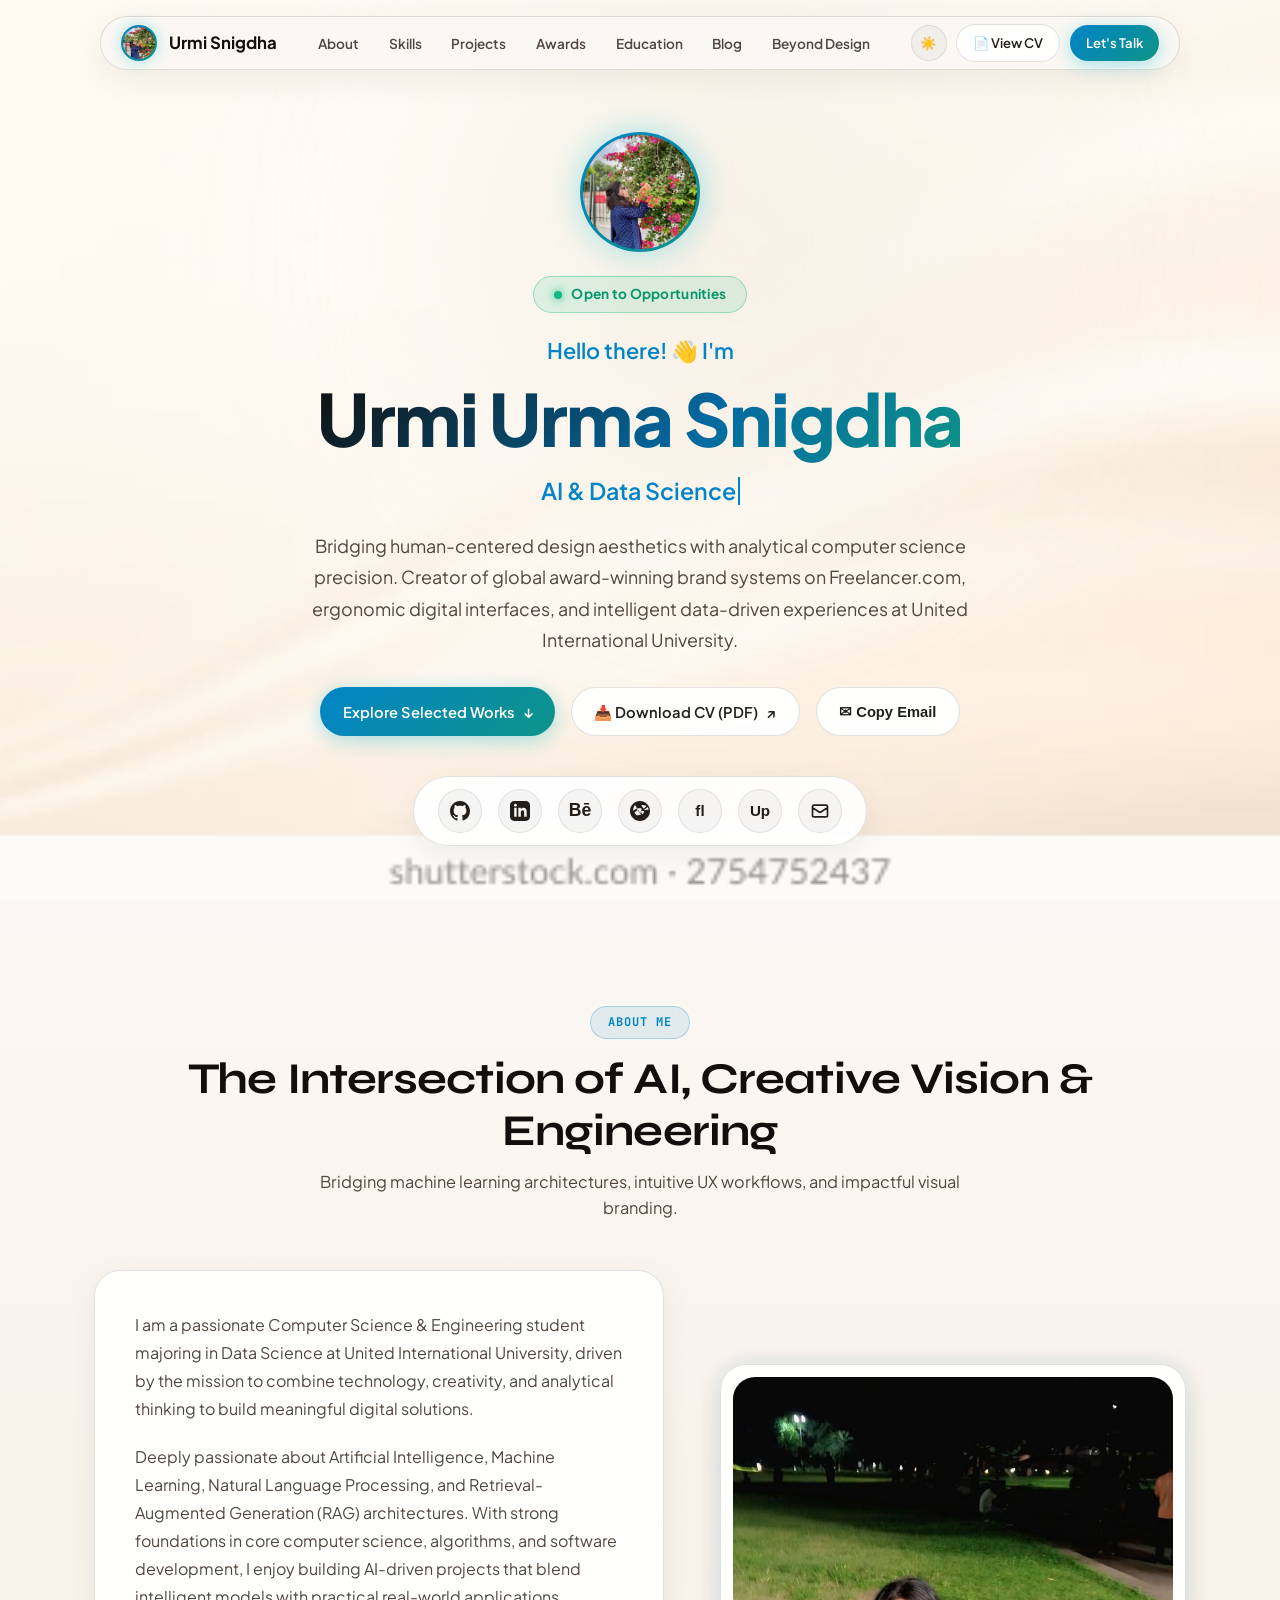
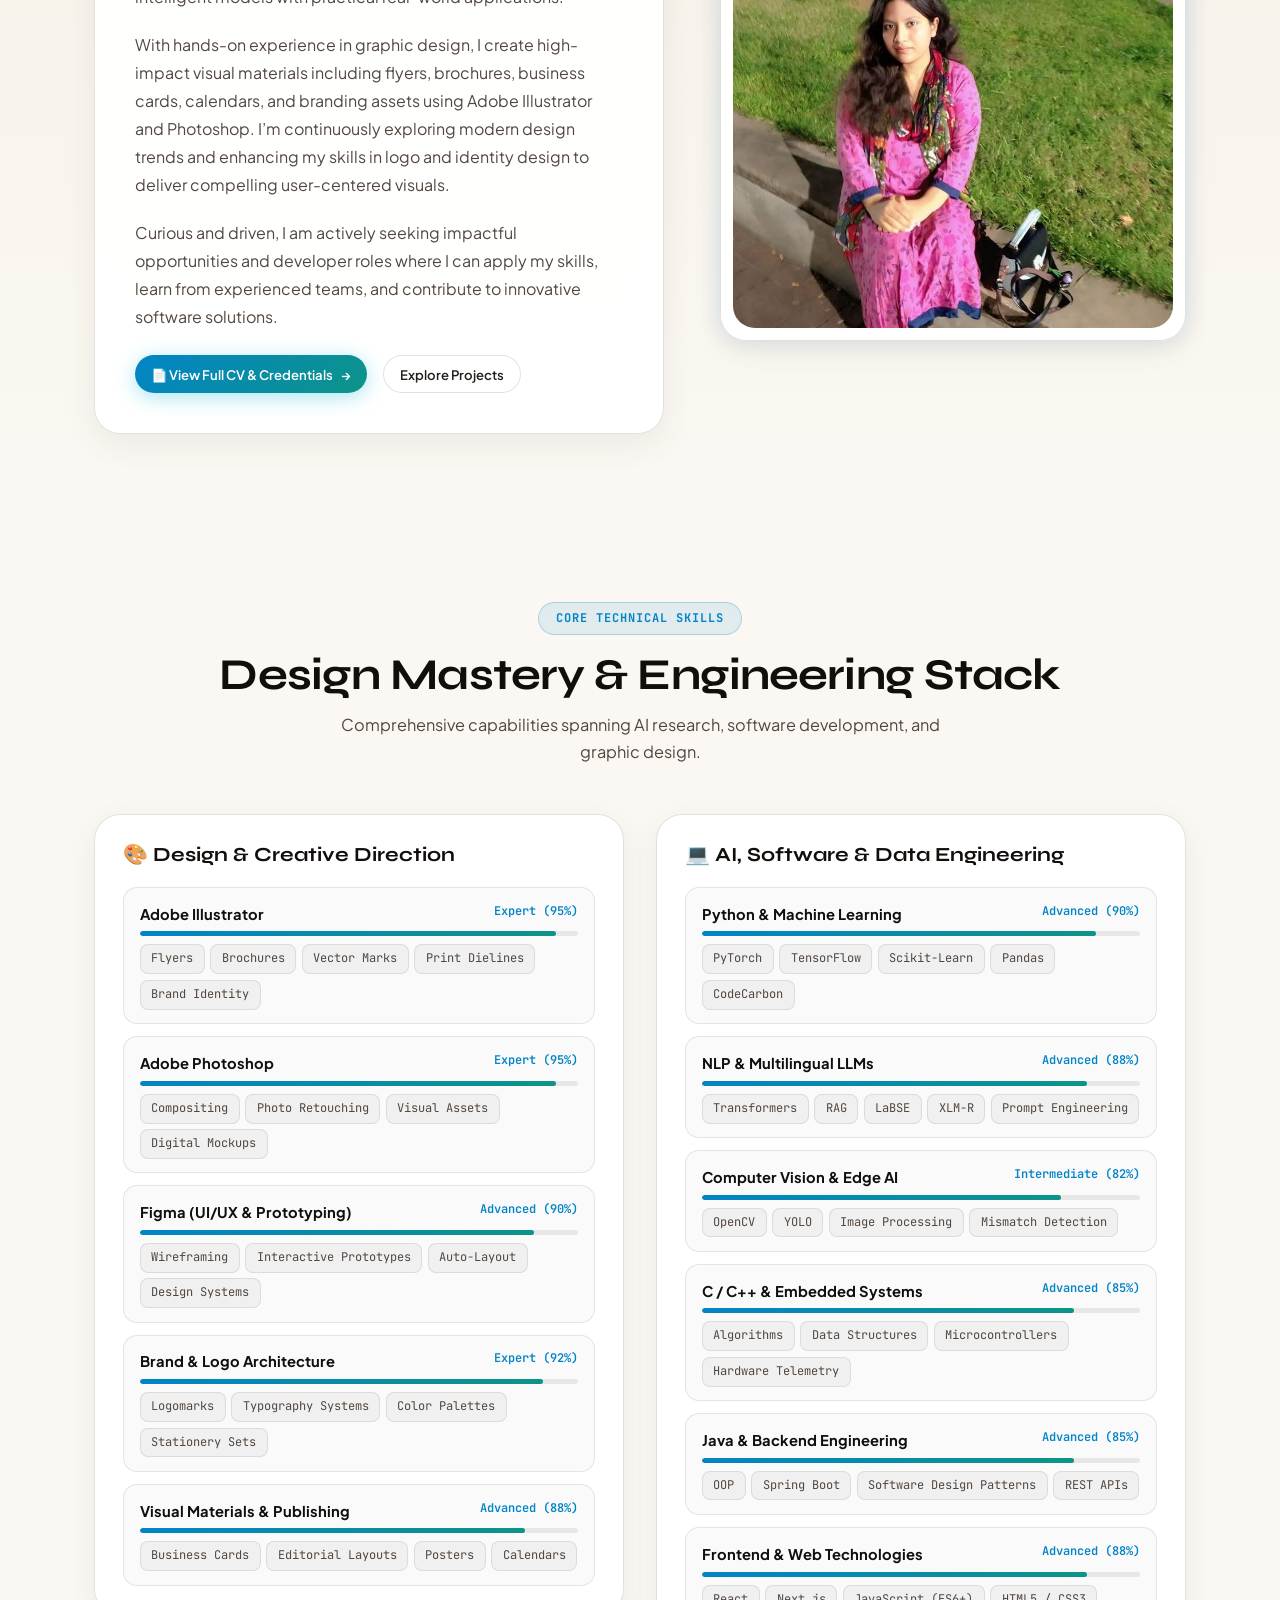
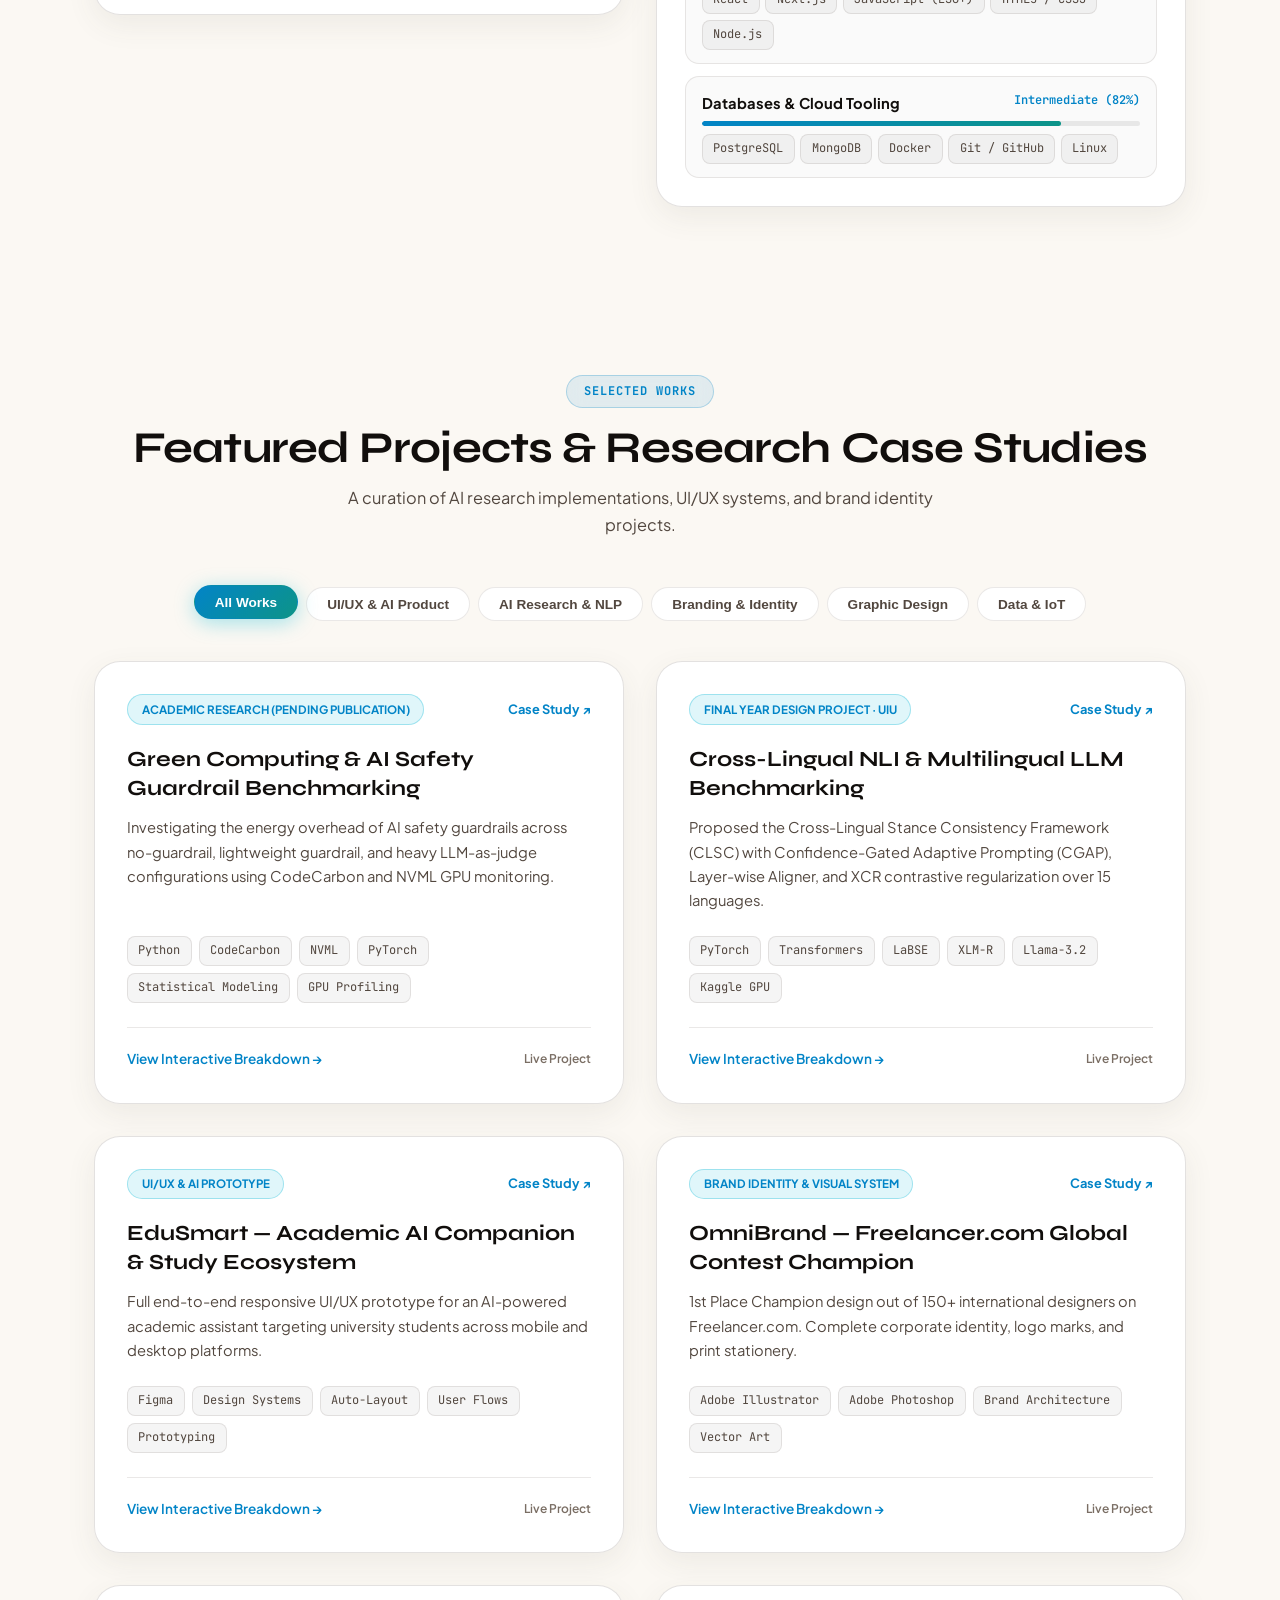
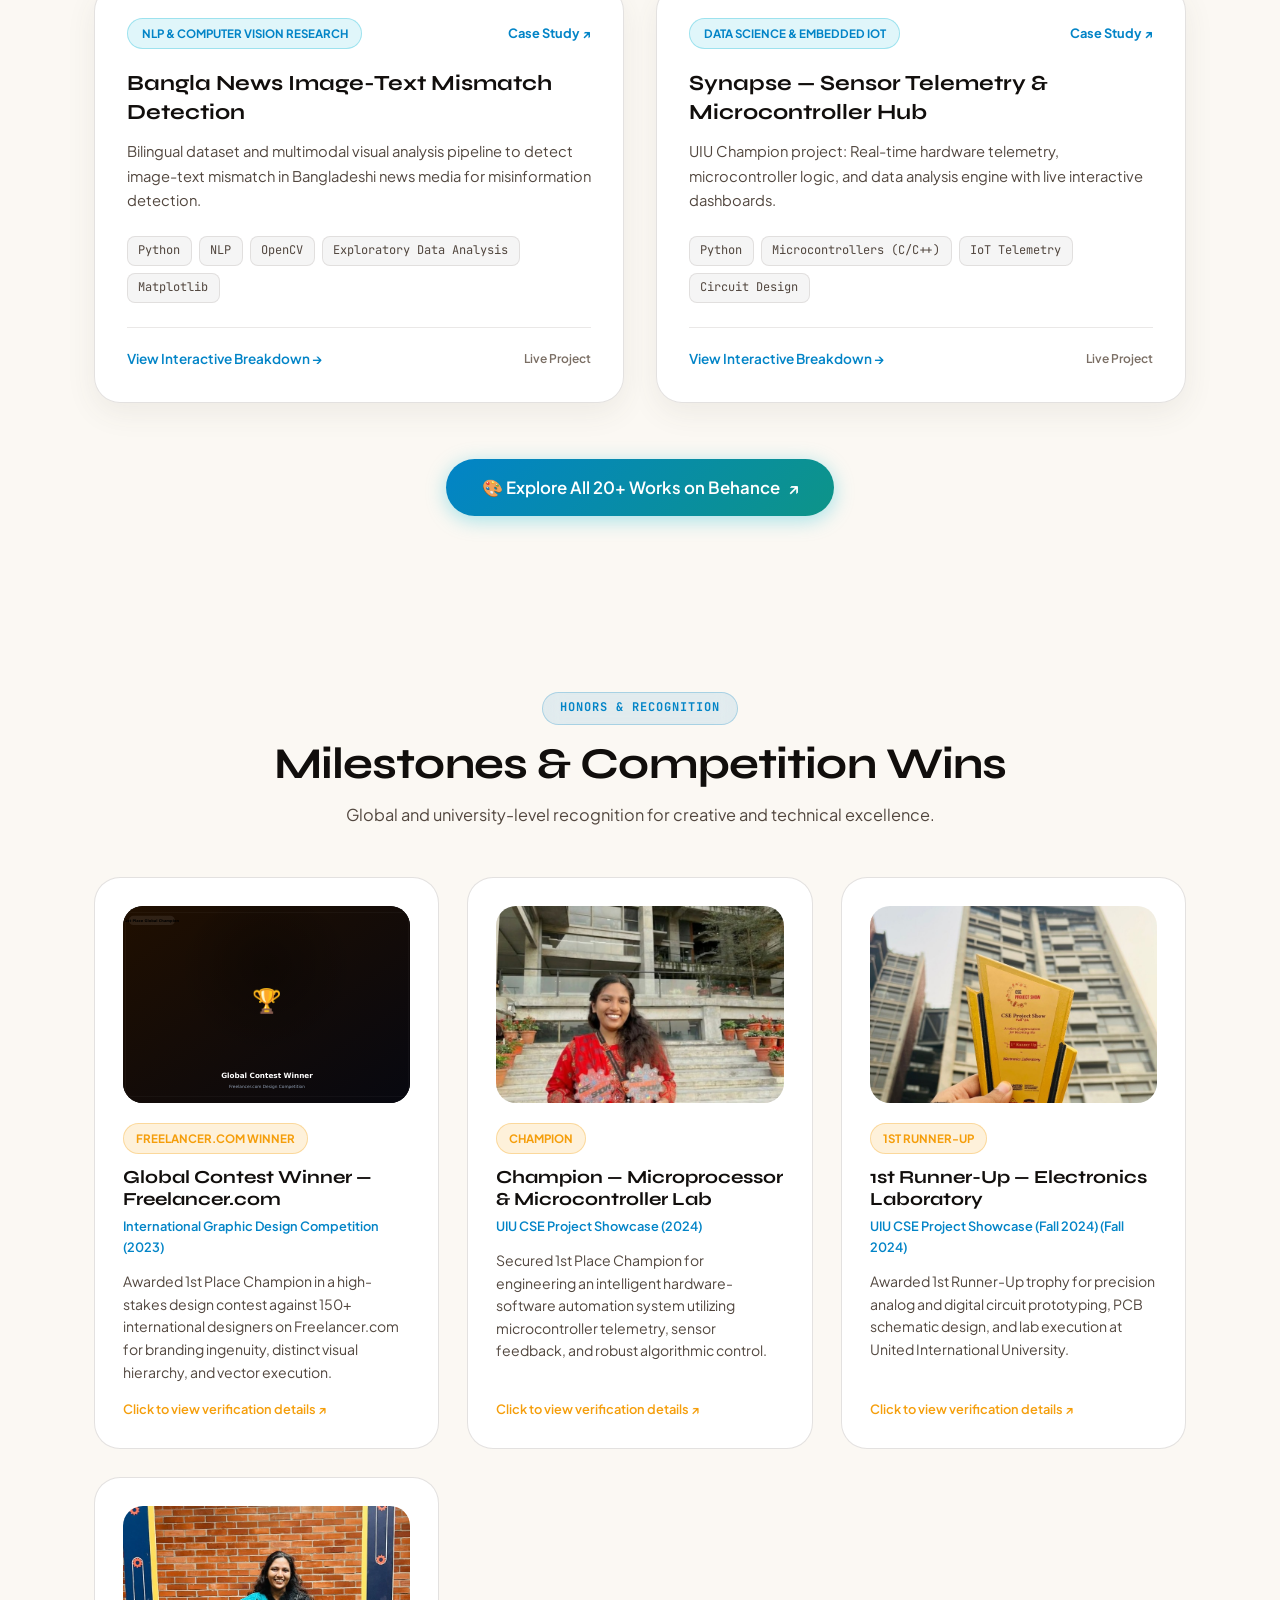
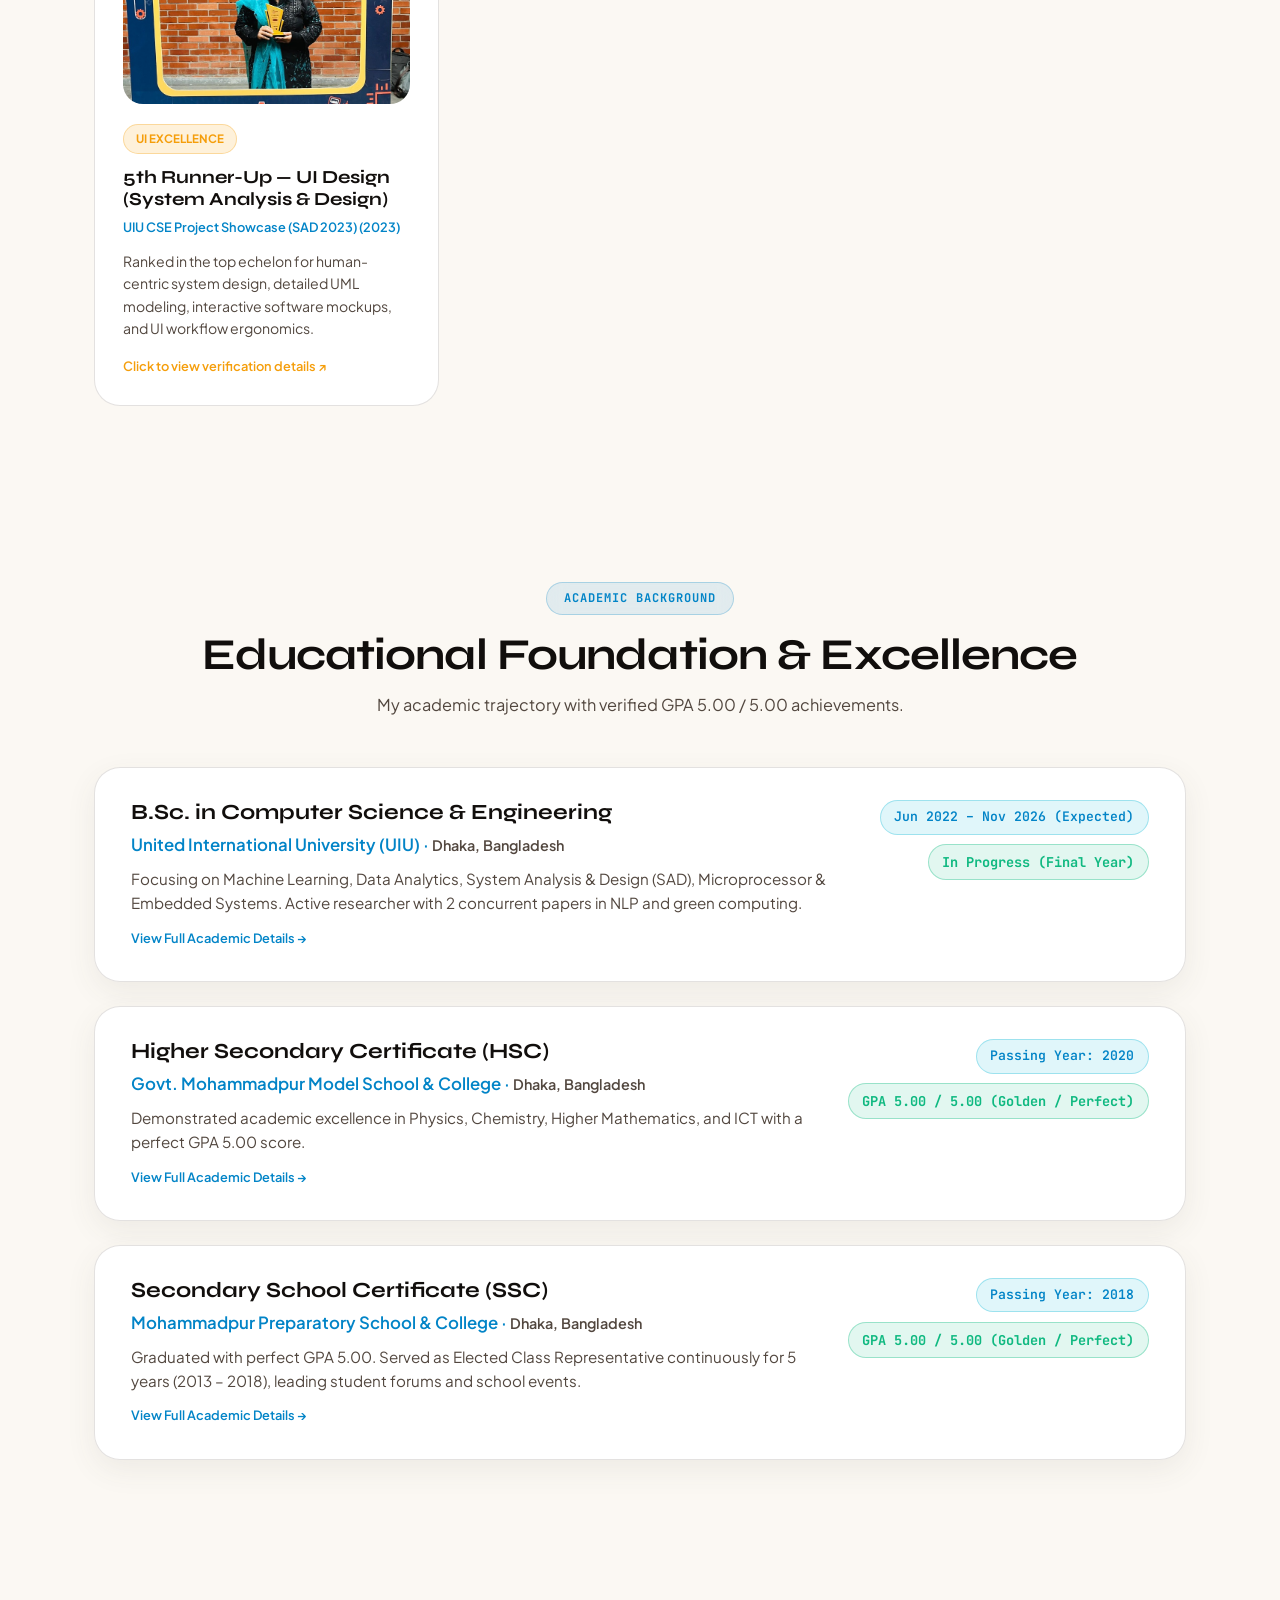
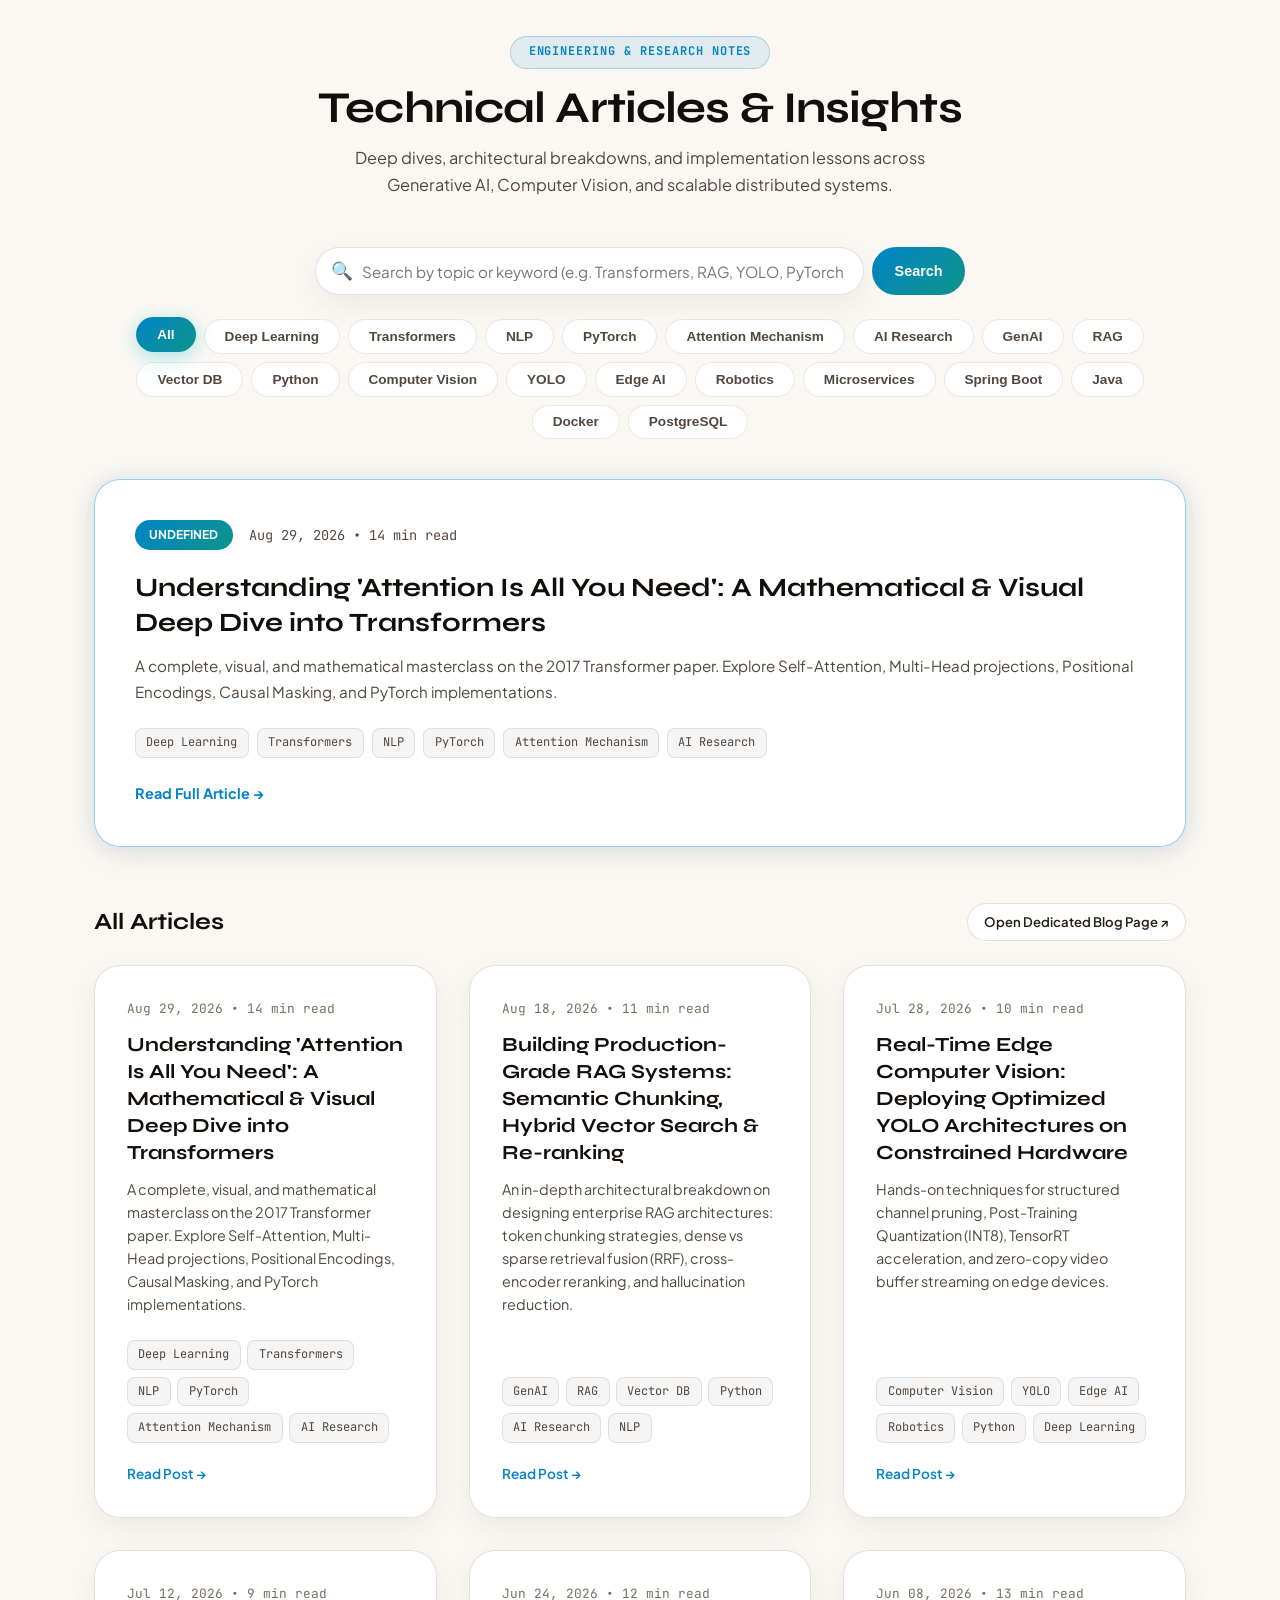
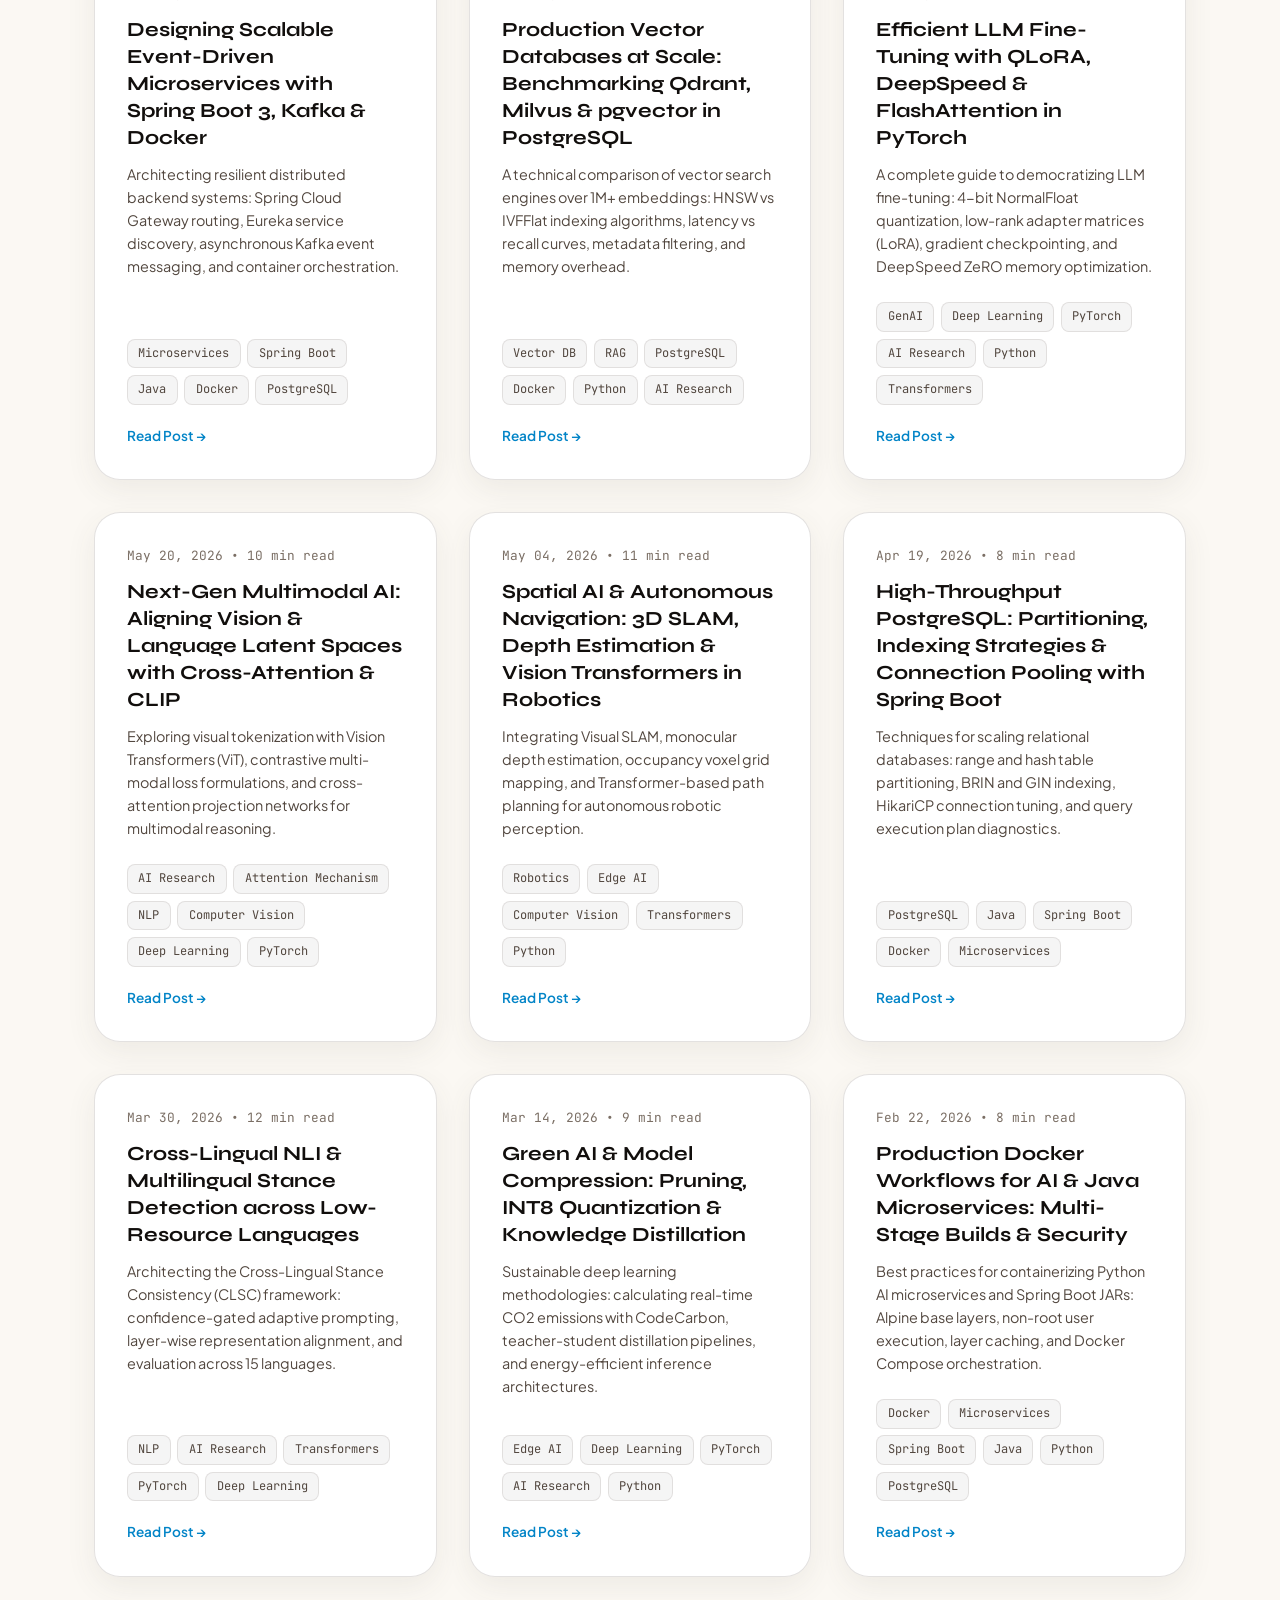
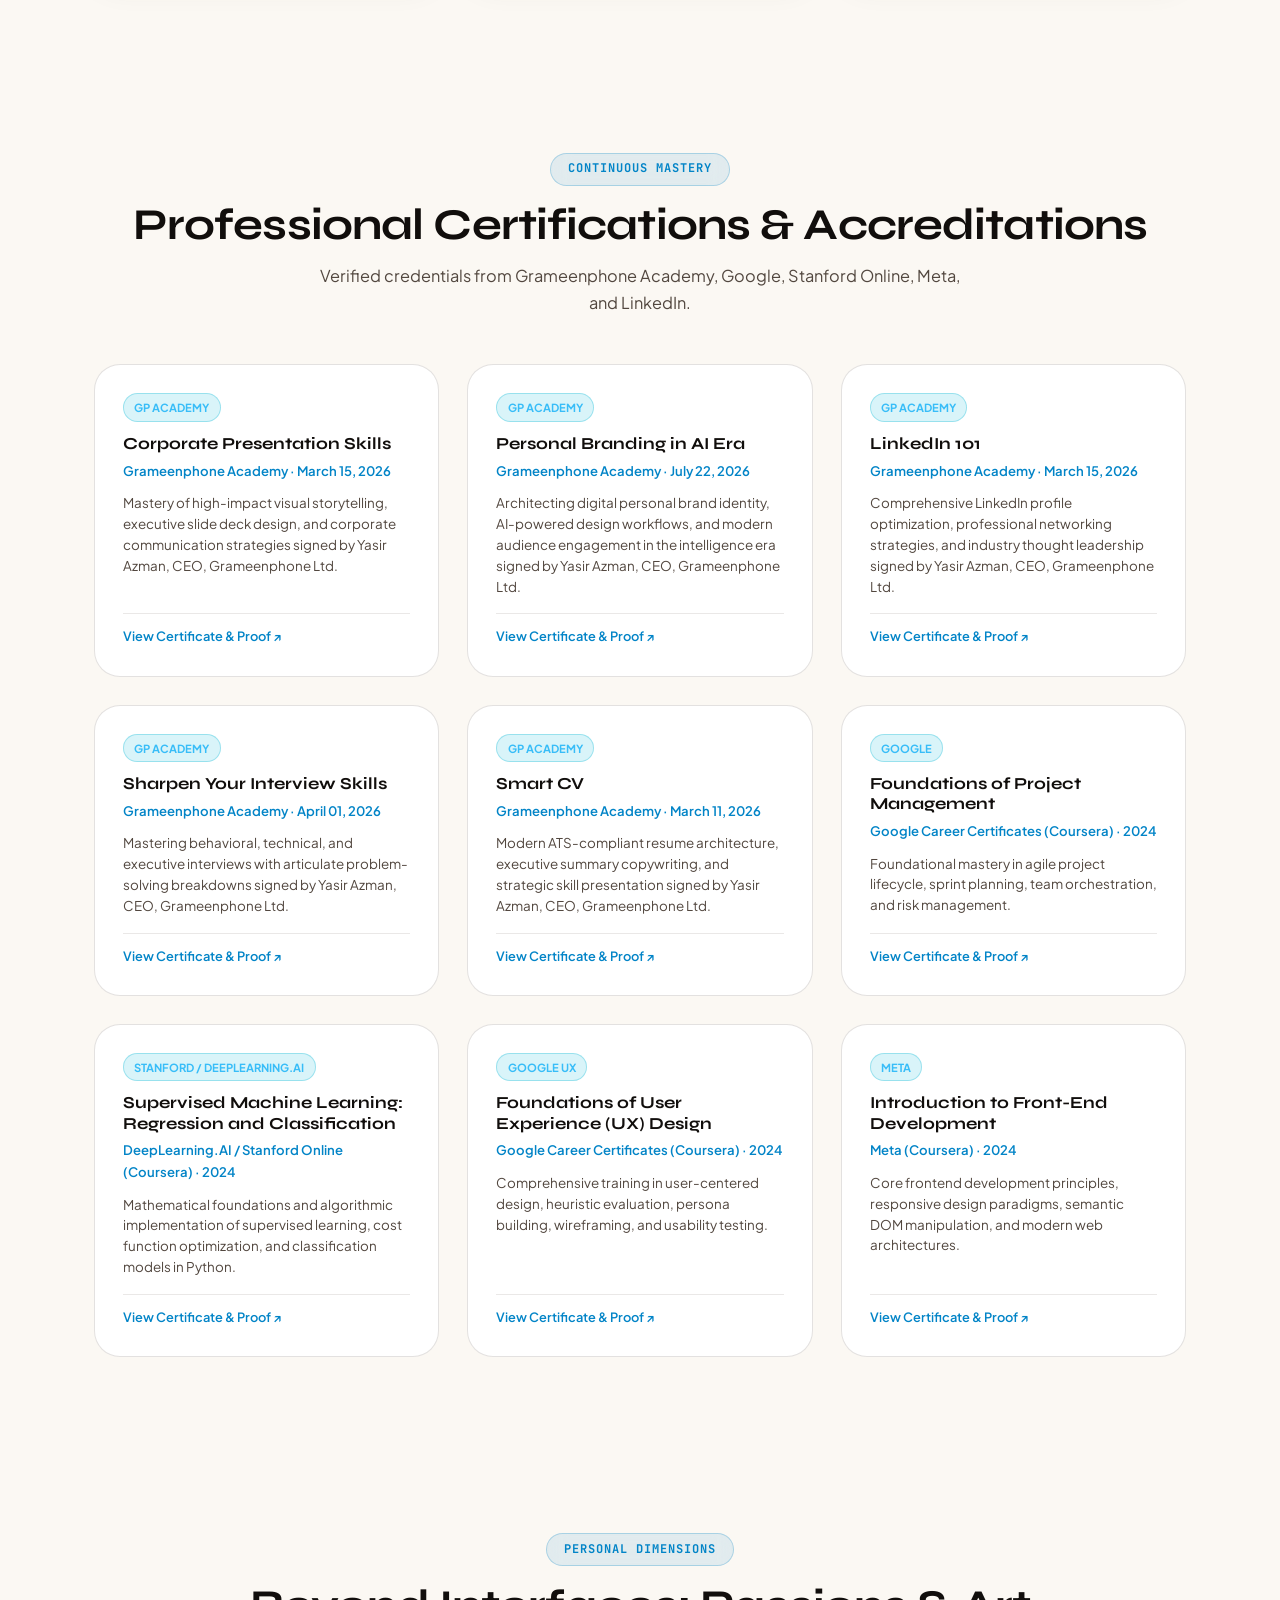
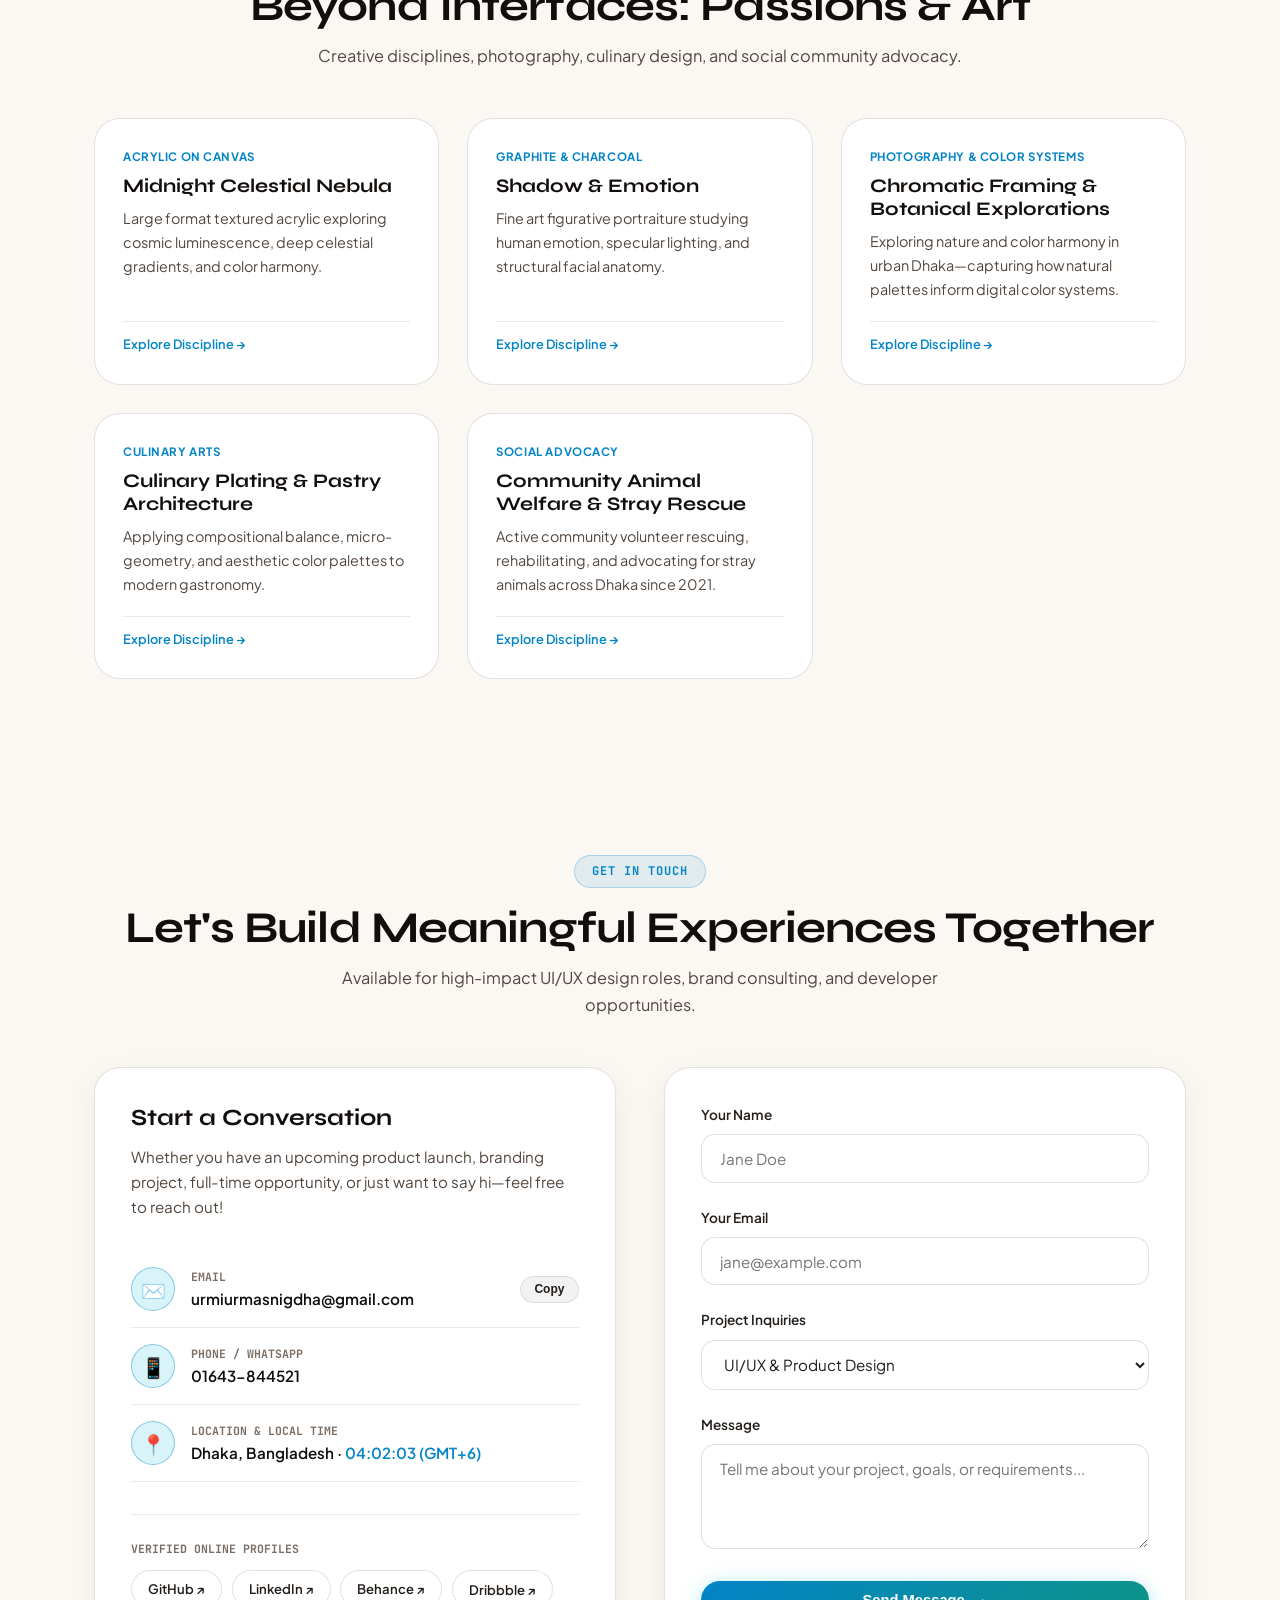
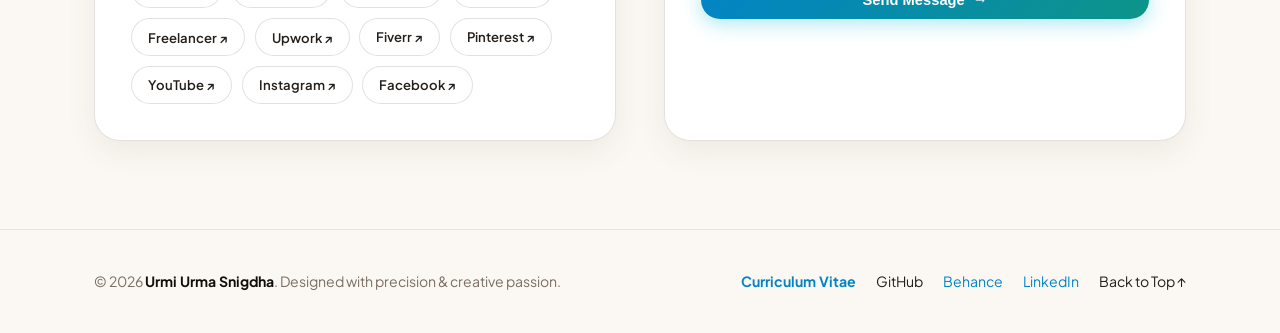
==== index.html @ 31cb0d39 "Update GitHub profile links to https://github.com/snigdhaurmiurma" ====
<!DOCTYPE html>
<html lang="en">
  <head>
    <meta charset="UTF-8" />
    <meta name="viewport" content="width=device-width, initial-scale=1.0" />
    <title>Urmi Urma Snigdha | UI/UX Designer · AI &amp; Data Science Researcher</title>
    <meta name="description" content="Personal portfolio of Urmi Urma Snigdha - UI/UX Designer, Graphic Designer, and CSE (Data Science) Student at United International University." />
    
    <!-- Theme Auto-Detect Script -->
    <script>
      (function() {
        var theme = localStorage.getItem('theme');
        if (!theme) {
          theme = window.matchMedia('(prefers-color-scheme: light)').matches ? 'light' : 'dark';
        }
        if (theme === 'light') {
          document.documentElement.classList.add('light');
        } else {
          document.documentElement.classList.remove('light');
        }
      })();
    </script>

    <!-- Google Fonts -->
    <link rel="preconnect" href="https://fonts.googleapis.com" />
    <link rel="preconnect" href="https://fonts.gstatic.com" crossorigin />
    <link href="https://fonts.googleapis.com/css2?family=JetBrains+Mono:wght@400;600;700&family=Plus+Jakarta+Sans:wght@400;500;600;700;800&family=Syne:wght@700;800;900&display=swap" rel="stylesheet" />
    
    <!-- Stylesheets -->
    <link rel="stylesheet" href="css/style.css" />
    <link rel="stylesheet" href="css/components.css" />
    <link rel="stylesheet" href="css/responsive.css" />
  </head>
  <body>
    <!-- Liquid Glass Navigation Capsule -->
    <div class="header-wrapper">
      <header class="liquid-nav-capsule">
        <a href="#hero" class="nav-brand">
          <div class="nav-brand-avatar">
            <img src="assets/photos/urmi-portrait.jpg" alt="Urmi Urma Snigdha" />
          </div>
          <span>Urmi Snigdha</span>
        </a>

        <!-- Desktop Navigation Links -->
        <ul class="nav-menu-links">
          <li><a href="#about" class="nav-item-link">About</a></li>
          <li><a href="#skills" class="nav-item-link">Skills</a></li>
          <li><a href="#projects" class="nav-item-link">Projects</a></li>
          <li><a href="#achievements" class="nav-item-link">Awards</a></li>
          <li><a href="#education" class="nav-item-link">Education</a></li>
          <li><a href="#blog" class="nav-item-link">Blog</a></li>
          <li><a href="#beyond" class="nav-item-link">Beyond Design</a></li>
        </ul>

        <!-- Action & Theme Switcher -->
        <div class="nav-actions">
          <button id="theme-toggle-btn" class="theme-toggle-btn" aria-label="Toggle theme" title="Toggle theme">
            <span id="theme-icon">🌙</span>
          </button>
          <a href="cv.html" class="btn btn-secondary btn-small" title="View & Download Official CV">
            <span>📄 View CV</span>
          </a>
          <a href="#contact" class="btn btn-gradient btn-small">
            <span>Let's Talk</span>
          </a>
          <button id="mobile-nav-btn" class="mobile-nav-toggle" aria-label="Toggle navigation">
            <svg width="24" height="24" fill="none" viewBox="0 0 24 24" stroke="currentColor">
              <path stroke-linecap="round" stroke-linejoin="round" stroke-width="2" d="M4 6h16M4 12h16M4 18h16" />
            </svg>
          </button>
        </div>

        <!-- Mobile Menu Dropdown -->
        <div id="mobile-nav-menu" class="mobile-nav-dropdown">
          <a href="#about" class="mobile-link">About</a>
          <a href="#skills" class="mobile-link">Skills</a>
          <a href="#projects" class="mobile-link">Projects</a>
          <a href="#achievements" class="mobile-link">Awards</a>
          <a href="#education" class="mobile-link">Education</a>
          <a href="cv.html" class="mobile-link" style="color:var(--accent-cyan);font-weight:700;">📄 View &amp; Download CV</a>
          <a href="#blog" class="mobile-link">Blog &amp; Notes</a>
          <a href="#beyond" class="mobile-link">Beyond Design</a>
          <a href="#contact" class="mobile-link" style="color:var(--accent-cyan);">Contact &amp; Hire &#8594;</a>
        </div>
      </header>
    </div>

    <main>
      <!-- 1. CENTERED HERO SECTION -->
      <section id="hero" class="hero-centered-section">
        <div class="container">
          <div class="hero-centered-container">
            <!-- Avatar with Gradient Ring -->
            <div class="hero-avatar-wrap">
              <img src="assets/photos/urmi-portrait.jpg" alt="Urmi Urma Snigdha" class="hero-avatar-img" />
            </div>

            <!-- Open to Opportunities Badge -->
            <div class="hero-status-tag">
              <span class="pulse-dot"></span> Open to Opportunities
            </div>

            <!-- Animated Waving Greeting & Transition Sequence -->
            <div class="hero-greeting">
              Hello there! <span class="wave-hand">👋</span> I'm
            </div>

            <!-- Main Name -->
            <h1 class="hero-name-big">
              <span class="gradient-text-hero">Urmi Urma Snigdha</span>
            </h1>

            <!-- Dynamic Typewriter Box -->
            <div class="hero-typewriter-box">
              <span id="typewriter-text"></span><span class="typewriter-cursor"></span>
            </div>

            <!-- Lead Bio Description -->
            <p class="hero-centered-desc">
              Bridging human-centered design aesthetics with analytical computer science precision. Creator of global award-winning brand systems on Freelancer.com, ergonomic digital interfaces, and intelligent data-driven experiences at United International University.
            </p>

            <!-- Action Buttons with Direct Download CV Link -->
            <div class="hero-centered-actions">
              <a href="#projects" class="btn btn-gradient">
                <span>Explore Selected Works</span> &#8595;
              </a>
              <a href="cv.html" class="btn btn-secondary">
                <span>📥 Download CV (PDF)</span> &#8599;
              </a>
              <button id="hero-copy-email-btn" class="btn btn-secondary">
                <span>✉ Copy Email</span>
              </button>
            </div>

            <!-- Floating Circular Social Icons Strip -->
            <div class="social-icons-strip">
              <a href="https://github.com/snigdhaurmiurma" target="_blank" rel="noopener noreferrer" class="social-circle-btn" title="GitHub" aria-label="GitHub">
                <svg width="20" height="20" fill="currentColor" viewBox="0 0 24 24"><path d="M12 0C5.37 0 0 5.37 0 12c0 5.31 3.435 9.795 8.205 11.385.6.105.825-.255.825-.57 0-.285-.015-1.23-.015-2.235-3.015.555-3.795-.735-4.035-1.41-.135-.345-.72-1.41-1.23-1.695-.42-.225-1.02-.78-.015-.795.945-.015 1.62.87 1.845 1.23 1.08 1.815 2.805 1.305 3.495.99.105-.78.42-1.305.765-1.605-2.67-.3-5.46-1.335-5.46-5.925 0-1.305.465-2.385 1.23-3.225-.12-.3-.54-1.53.12-3.18 0 0 1.005-.315 3.3 1.23.96-.27 1.98-.405 3-.405s2.04.135 3 .405c2.295-1.56 3.3-1.23 3.3-1.23.66 1.65.24 2.88.12 3.18.765.84 1.23 1.905 1.23 3.225 0 4.605-2.805 5.625-5.475 5.925.435.375.81 1.095.81 2.22 0 1.605-.015 2.895-.015 3.3 0 .315.225.69.825.57A12.02 12.02 0 0024 12c0-6.63-5.37-12-12-12z"/></svg>
              </a>
              <a href="https://www.linkedin.com/in/urmi-urma-snigdha-4836362a1/" target="_blank" rel="noopener noreferrer" class="social-circle-btn" title="LinkedIn" aria-label="LinkedIn">
                <svg width="20" height="20" fill="currentColor" viewBox="0 0 24 24"><path d="M19 0h-14c-2.761 0-5 2.239-5 5v14c0 2.761 2.239 5 5 5h14c2.762 0 5-2.239 5-5v-14c0-2.761-2.238-5-5-5zm-11 19h-3v-11h3v11zm-1.5-12.268c-.966 0-1.75-.79-1.75-1.764s.784-1.764 1.75-1.764 1.75.79 1.75 1.764-.783 1.764-1.75 1.764zm13.5 12.268h-3v-5.604c0-3.368-4-3.113-4 0v5.604h-3v-11h3v1.765c1.396-2.586 7-2.777 7 2.476v6.759z"/></svg>
              </a>
              <a href="https://www.behance.net/urmisnigdha" target="_blank" rel="noopener noreferrer" class="social-circle-btn" title="Behance" aria-label="Behance">
                <span style="font-weight:900;font-size:1.1rem;font-family:sans-serif;">Bē</span>
              </a>
              <a href="https://dribbble.com/urmisnigdha" target="_blank" rel="noopener noreferrer" class="social-circle-btn" title="Dribbble" aria-label="Dribbble">
                <svg width="20" height="20" fill="currentColor" viewBox="0 0 24 24"><path d="M12 0c-6.627 0-12 5.373-12 12s5.373 12 12 12 12-5.373 12-12-5.373-12-12-12zm10.19 10.457c-.244-.029-2.316-.271-4.706.702-.128-.277-.259-.553-.393-.827 2.593-1.282 3.655-2.909 3.731-3.033 1.054 1.344 1.688 3.03 1.368 3.158zm-2.39-4.37c-.127.185-1.246 1.733-3.791 2.927-1.127-2.073-2.383-3.921-2.529-4.133 1.954-.344 4.12.016 6.32 1.206zm-7.8 8.913c-2.361-2.92-3.844-5.362-4.01-5.641 2.373-.787 5.099-.545 5.385-.518.232.483.454.969.664 1.455-2.039 4.704-2.039 4.704-2.039 4.704zm-8.084-2.973c-.021-.334-.034-.67-.034-1.009 0-2.308.805-4.428 2.146-6.108.109.167 1.233 1.838 2.376 3.901-2.733 1.366-4.321 3.013-4.488 3.216zm1.366 1.761c.143-.16 1.705-1.745 4.398-3.045.312.518 1.454 2.453 3.633 5.485-2.585 1.155-4.887.893-5.267.839-1.258-1.026-2.221-2.355-2.764-3.279zm11.238 4.254c-.11-.115-2.074-2.181-4.072-5.421 2.228-.949 4.238-.724 4.479-.694-.282 2.454-1.611 4.582-3.407 6.115z"/></svg>
              </a>
              <a href="https://www.freelancer.com.bd/u/urmisnigdha" target="_blank" rel="noopener noreferrer" class="social-circle-btn" title="Freelancer" aria-label="Freelancer">
                <span style="font-weight:900;font-size:0.95rem;font-family:sans-serif;">fl</span>
              </a>
              <a href="https://www.upwork.com/freelancers/~011290c250c742513a" target="_blank" rel="noopener noreferrer" class="social-circle-btn" title="Upwork" aria-label="Upwork">
                <span style="font-weight:900;font-size:0.95rem;font-family:sans-serif;">Up</span>
              </a>
              <a href="mailto:urmiurmasnigdha@gmail.com" class="social-circle-btn" title="Send Email" aria-label="Email">
                <svg width="20" height="20" fill="none" viewBox="0 0 24 24" stroke="currentColor"><path stroke-linecap="round" stroke-linejoin="round" stroke-width="2" d="M3 8l7.89 5.26a2 2 0 002.22 0L21 8M5 19h14a2 2 0 002-2V7a2 2 0 00-2-2H5a2 2 0 00-2 2v10a2 2 0 002 2z" /></svg>
              </a>
            </div>
          </div>
        </div>
      </section>

      <!-- 2. ABOUT SECTION (User's Photo beside Bio Text) -->
      <section id="about" class="about-section">
        <div class="container">
          <div class="section-header">
            <span class="section-tag">ABOUT ME</span>
            <h2 class="section-title">The Intersection of AI, Creative Vision &amp; Engineering</h2>
            <p class="section-subtitle">Bridging machine learning architectures, intuitive UX workflows, and impactful visual branding.</p>
          </div>

          <div class="about-split">
            <div class="about-card">
              <p class="about-text-p">
                I am a passionate Computer Science &amp; Engineering student majoring in Data Science at United International University, driven by the mission to combine technology, creativity, and analytical thinking to build meaningful digital solutions.
              </p>
              <p class="about-text-p">
                Deeply passionate about Artificial Intelligence, Machine Learning, Natural Language Processing, and Retrieval-Augmented Generation (RAG) architectures. With strong foundations in core computer science, algorithms, and software development, I enjoy building AI-driven projects that blend intelligent models with practical real-world applications.
              </p>
              <p class="about-text-p">
                With hands-on experience in graphic design, I create high-impact visual materials including flyers, brochures, business cards, calendars, and branding assets using Adobe Illustrator and Photoshop. I’m continuously exploring modern design trends and enhancing my skills in logo and identity design to deliver compelling user-centered visuals.
              </p>
              <p class="about-text-p" style="margin-bottom:1.5rem;">
                Curious and driven, I am actively seeking impactful opportunities and developer roles where I can apply my skills, learn from experienced teams, and contribute to innovative software solutions.
              </p>
              <div style="display:flex;gap:1rem;flex-wrap:wrap;">
                <a href="cv.html" class="btn btn-gradient btn-small">
                  <span>📄 View Full CV &amp; Credentials</span> &#8594;
                </a>
                <a href="#projects" class="btn btn-secondary btn-small">
                  <span>Explore Projects</span>
                </a>
              </div>
            </div>

            <!-- User's Photo beside intro text -->
            <div>
              <div class="about-photo-card">
                <div class="about-photo-img-wrap">
                  <img src="assets/photos/urmi-intro.jpg" alt="Urmi Urma Snigdha" class="about-photo-img" />
                </div>
              </div>
            </div>
          </div>
        </div>
      </section>

      <!-- 3. COMPACT SKILLS SECTION -->
      <section id="skills" class="skills-section">
        <div class="container">
          <div class="section-header">
            <span class="section-tag">CORE TECHNICAL SKILLS</span>
            <h2 class="section-title">Design Mastery &amp; Engineering Stack</h2>
            <p class="section-subtitle">Comprehensive capabilities spanning AI research, software development, and graphic design.</p>
          </div>

          <div class="skills-cols-wrap">
            <div class="skills-col-card">
              <h3 class="skills-col-title">🎨 Design &amp; Creative Direction</h3>
              <div id="skills-design"></div>
            </div>
            <div class="skills-col-card">
              <h3 class="skills-col-title">💻 AI, Software &amp; Data Engineering</h3>
              <div id="skills-technical"></div>
            </div>
          </div>
        </div>
      </section>

      <!-- 4. SELECTED WORKS & RESEARCH -->
      <section id="projects" class="projects-section">
        <div class="container">
          <div class="section-header">
            <span class="section-tag">SELECTED WORKS</span>
            <h2 class="section-title">Featured Projects &amp; Research Case Studies</h2>
            <p class="section-subtitle">A curation of AI research implementations, UI/UX systems, and brand identity projects.</p>
          </div>

          <div id="projects-filters" class="filters-bar"></div>
          <div id="projects-grid" class="projects-grid"></div>

          <div style="text-align:center;margin-top:3.5rem;">
            <a href="https://www.behance.net/urmisnigdha/projects" target="_blank" rel="noopener noreferrer" class="btn btn-gradient" style="font-size:1.05rem;padding:0.9rem 2.2rem;">
              <span>🎨 Explore All 20+ Works on Behance</span> &#8599;
            </a>
          </div>
        </div>
      </section>

      <!-- 5. ACHIEVEMENTS SECTION -->
      <section id="achievements" class="achievements-section">
        <div class="container">
          <div class="section-header">
            <span class="section-tag">HONORS &amp; RECOGNITION</span>
            <h2 class="section-title">Milestones &amp; Competition Wins</h2>
            <p class="section-subtitle">Global and university-level recognition for creative and technical excellence.</p>
          </div>

          <div id="achievements-grid" class="achievements-grid"></div>
        </div>
      </section>

      <!-- 6. EDUCATION SECTION -->
      <section id="education" class="education-section">
        <div class="container">
          <div class="section-header">
            <span class="section-tag">ACADEMIC BACKGROUND</span>
            <h2 class="section-title">Educational Foundation &amp; Excellence</h2>
            <p class="section-subtitle">My academic trajectory with verified GPA 5.00 / 5.00 achievements.</p>
          </div>

          <div id="education-grid" class="education-grid"></div>
        </div>
      </section>

      <!-- 7. HASIN-STYLE LIVE SEARCH BLOG SECTION -->
      <section id="blog" class="blog-section">
        <div class="container">
          <div class="section-header">
            <span class="section-tag">Engineering &amp; Research Notes</span>
            <h2 class="section-title">Technical Articles &amp; Insights</h2>
            <p class="section-subtitle">Deep dives, architectural breakdowns, and implementation lessons across Generative AI, Computer Vision, and scalable distributed systems.</p>
          </div>

          <!-- Workable Search Input Form with Enter Key & Search Button -->
          <div class="blog-search-bar-wrap">
            <div class="blog-search-input-wrap">
              <span class="blog-search-icon">🔍</span>
              <input type="text" id="blog-search-input" class="blog-search-input" placeholder="Search by topic or keyword (e.g. Transformers, RAG, YOLO, PyTorch)..." />
            </div>
            <button id="blog-search-btn" class="search-action-btn">Search</button>
          </div>

          <!-- Active Search Status Feedback -->
          <div id="search-status-bar" class="search-status-bar">
            <span id="search-status-text">Showing results for: ""</span>
            <button id="search-clear-btn" class="search-clear-btn">✕ Clear</button>
          </div>

          <!-- Category Tags Bar (No Hash Tags) -->
          <div id="blog-tags-bar" class="filters-bar"></div>

          <!-- Featured Article Banner -->
          <div id="blog-featured-wrap"></div>

          <!-- All Articles Header & Grid -->
          <div style="display:flex;justify-content:space-between;align-items:center;margin-bottom:1.5rem;flex-wrap:wrap;gap:1rem;">
            <h3 style="font-size:1.45rem;font-weight:700;color:var(--text-highlight);">All Articles</h3>
            <a href="blog.html" class="btn btn-secondary btn-small">
              <span>Open Dedicated Blog Page ↗</span>
            </a>
          </div>
          <div id="blog-grid" class="blog-grid-articles"></div>
        </div>
      </section>

      <!-- 8. CERTIFICATIONS SECTION -->
      <section id="certifications" class="certifications-section">
        <div class="container">
          <div class="section-header">
            <span class="section-tag">CONTINUOUS MASTERY</span>
            <h2 class="section-title">Professional Certifications &amp; Accreditations</h2>
            <p class="section-subtitle">Verified credentials from Grameenphone Academy, Google, Stanford Online, Meta, and LinkedIn.</p>
          </div>

          <div id="certs-grid" class="certs-grid"></div>
        </div>
      </section>

      <!-- 9. BEYOND DESIGN SECTION -->
      <section id="beyond" class="beyond-section">
        <div class="container">
          <div class="section-header">
            <span class="section-tag">PERSONAL DIMENSIONS</span>
            <h2 class="section-title">Beyond Interfaces: Passions &amp; Art</h2>
            <p class="section-subtitle">Creative disciplines, photography, culinary design, and social community advocacy.</p>
          </div>

          <div id="beyond-grid" class="beyond-grid"></div>
        </div>
      </section>

      <!-- 10. CONTACT SECTION -->
      <section id="contact" class="contact-section">
        <div class="container">
          <div class="section-header">
            <span class="section-tag">GET IN TOUCH</span>
            <h2 class="section-title">Let's Build Meaningful Experiences Together</h2>
            <p class="section-subtitle">Available for high-impact UI/UX design roles, brand consulting, and developer opportunities.</p>
          </div>

          <div class="contact-split">
            <div class="contact-info-card">
              <h3 style="font-size:1.45rem;margin-bottom:0.75rem;">Start a Conversation</h3>
              <p style="color:var(--text-muted);font-size:0.95rem;line-height:1.65;margin-bottom:2rem;">
                Whether you have an upcoming product launch, branding project, full-time opportunity, or just want to say hi—feel free to reach out!
              </p>

              <div class="contact-method">
                <div class="contact-icon-circle">✉️</div>
                <div style="flex:1;">
                  <div class="contact-label">EMAIL</div>
                  <div id="contact-email-value" class="contact-value">urmiurmasnigdha@gmail.com</div>
                </div>
                <button id="copy-email-btn" class="copy-btn">Copy</button>
              </div>

              <div class="contact-method">
                <div class="contact-icon-circle">📱</div>
                <div>
                  <div class="contact-label">PHONE / WHATSAPP</div>
                  <div class="contact-value">01643-844521</div>
                </div>
              </div>

              <div class="contact-method">
                <div class="contact-icon-circle">📍</div>
                <div>
                  <div class="contact-label">LOCATION &amp; LOCAL TIME</div>
                  <div class="contact-value">Dhaka, Bangladesh · <span id="dhaka-clock" style="color:var(--accent-cyan);">--:--:--</span></div>
                </div>
              </div>

              <!-- All Verified Online Profiles -->
              <div style="margin-top:2rem;padding-top:1.5rem;border-top:1px solid var(--border-subtle);">
                <div class="contact-label" style="margin-bottom:0.75rem;">VERIFIED ONLINE PROFILES</div>
                <div style="display:flex;gap:0.6rem;flex-wrap:wrap;">
                  <a href="https://github.com/snigdhaurmiurma" target="_blank" rel="noopener noreferrer" class="btn btn-secondary btn-small">GitHub &#8599;</a>
                  <a href="https://www.linkedin.com/in/urmi-urma-snigdha-4836362a1/" target="_blank" rel="noopener noreferrer" class="btn btn-secondary btn-small">LinkedIn &#8599;</a>
                  <a href="https://www.behance.net/urmisnigdha" target="_blank" rel="noopener noreferrer" class="btn btn-secondary btn-small">Behance &#8599;</a>
                  <a href="https://dribbble.com/urmisnigdha" target="_blank" rel="noopener noreferrer" class="btn btn-secondary btn-small">Dribbble &#8599;</a>
                  <a href="https://www.freelancer.com.bd/u/urmisnigdha" target="_blank" rel="noopener noreferrer" class="btn btn-secondary btn-small">Freelancer &#8599;</a>
                  <a href="https://www.upwork.com/freelancers/~011290c250c742513a" target="_blank" rel="noopener noreferrer" class="btn btn-secondary btn-small">Upwork &#8599;</a>
                  <a href="https://www.fiverr.com/urmisnigdha/buying?source=avatar_menu_profile" target="_blank" rel="noopener noreferrer" class="btn btn-secondary btn-small">Fiverr &#8599;</a>
                  <a href="https://www.pinterest.com/urmiurma/" target="_blank" rel="noopener noreferrer" class="btn btn-secondary btn-small">Pinterest &#8599;</a>
                  <a href="http://www.youtube.com/@SnigdhasGallery" target="_blank" rel="noopener noreferrer" class="btn btn-secondary btn-small">YouTube &#8599;</a>
                  <a href="https://www.instagram.com/_urmi_snigdha_?igsh=aDM1OHpwYjFvMW05" target="_blank" rel="noopener noreferrer" class="btn btn-secondary btn-small">Instagram &#8599;</a>
                  <a href="https://www.facebook.com/urmiurmasnigdha.snigdha?mibextid=LQQJ4d" target="_blank" rel="noopener noreferrer" class="btn btn-secondary btn-small">Facebook &#8599;</a>
                </div>
              </div>
            </div>

            <div class="contact-form-card">
              <form id="portfolio-contact-form">
                <div class="form-group">
                  <label for="form-name" class="form-label">Your Name</label>
                  <input type="text" id="form-name" required class="form-input" placeholder="Jane Doe" />
                </div>
                <div class="form-group">
                  <label for="form-email" class="form-label">Your Email</label>
                  <input type="email" id="form-email" required class="form-input" placeholder="jane@example.com" />
                </div>
                <div class="form-group">
                  <label for="form-subject" class="form-label">Project Inquiries</label>
                  <select id="form-subject" class="form-input">
                    <option value="ui-ux">UI/UX &amp; Product Design</option>
                    <option value="ai-research">AI / Data Science Collaboration</option>
                    <option value="branding">Brand Identity &amp; Graphic Design</option>
                    <option value="full-time">Full-Time / Developer Opportunity</option>
                    <option value="other">General Inquiry</option>
                  </select>
                </div>
                <div class="form-group">
                  <label for="form-message" class="form-label">Message</label>
                  <textarea id="form-message" rows="4" required class="form-input" placeholder="Tell me about your project, goals, or requirements..."></textarea>
                </div>
                <button type="submit" class="btn btn-gradient" style="width:100%;">
                  <span>Send Message</span> &#8594;
                </button>
              </form>
            </div>
          </div>
        </div>
      </section>
    </main>

    <!-- Footer -->
    <footer class="site-footer">
      <div class="container footer-inner">
        <p style="color:var(--text-dim);font-size:0.88rem;">
          &copy; 2026 <strong style="color:var(--text-highlight);">Urmi Urma Snigdha</strong>. Designed with precision &amp; creative passion.
        </p>
        <div style="display:flex;gap:1.25rem;align-items:center;flex-wrap:wrap;">
          <a href="cv.html" style="color:var(--accent-cyan);font-size:0.88rem;font-weight:700;">Curriculum Vitae</a>
          <a href="https://github.com/snigdhaurmiurma" target="_blank" rel="noopener noreferrer" style="color:var(--text-main);font-size:0.88rem;">GitHub</a>
          <a href="https://www.behance.net/urmisnigdha" target="_blank" rel="noopener noreferrer" style="color:var(--accent-cyan);font-size:0.88rem;">Behance</a>
          <a href="https://www.linkedin.com/in/urmi-urma-snigdha-4836362a1/" target="_blank" rel="noopener noreferrer" style="color:var(--accent-sky);font-size:0.88rem;">LinkedIn</a>
          <a href="#hero" style="font-size:0.88rem;">Back to Top &#8593;</a>
        </div>
      </div>
    </footer>

    <!-- Universal Modal Overlay -->
    <div id="global-modal-overlay" class="modal-overlay"></div>

    <!-- Toast Notification -->
    <div id="toast-msg" class="toast-msg">Email copied to clipboard! ✨</div>

    <!-- Universal Scripts -->
    <script src="js/data.js"></script>
    <script src="js/lightbox.js"></script>
    <script src="js/main.js"></script>
  </body>
</html>
---- css/style.css ----
/* ==========================================================================
   URMI URMA SNIGDHA - DARK OCEANIC ABYSS & CHAMPAGNE SILK LIGHT MODE
   High-Contrast Luxury Typography across both Themes · Zero Hash Tags
   ========================================================================== */

:root {
  /* Dark Oceanic Abyss Palette */
  --bg-primary: #020c15;
  --bg-secondary: #051826;
  --bg-tertiary: #0a253a;
  --bg-card: rgba(5, 24, 40, 0.82);
  --bg-card-hover: rgba(8, 36, 60, 0.95);
  --bg-glass: rgba(3, 16, 28, 0.88);
  --bg-nav: rgba(2, 12, 22, 0.9);

  /* Ethereal Storm Cyan, Teal & Aqua Accents */
  --accent-cyan: #06b6d4;
  --accent-teal: #14b8a6;
  --accent-aqua: #22d3ee;
  --accent-sky: #38bdf8;
  --accent-ocean: #0284c7;
  --accent-emerald: #10b981;
  --accent-amber: #f59e0b;

  --gradient-brand: linear-gradient(135deg, #0284c7 0%, #06b6d4 50%, #14b8a6 100%);
  --gradient-hero: linear-gradient(135deg, #38bdf8 0%, #06b6d4 40%, #14b8a6 80%, #34d399 100%);
  --gradient-oceanic: linear-gradient(135deg, #0e7490 0%, #06b6d4 50%, #2dd4bf 100%);
  --gradient-teal-cyan: linear-gradient(135deg, #0891b2 0%, #14b8a6 100%);

  /* Text Colors (Dark Mode) */
  --text-main: #f0fdfa;
  --text-muted: #94a3b8;
  --text-dim: #64748b;
  --text-highlight: #ffffff;

  /* Borders & Shadows */
  --border-subtle: rgba(6, 182, 212, 0.1);
  --border-glass: rgba(6, 182, 212, 0.16);
  --border-accent: rgba(6, 182, 212, 0.4);
  --shadow-card: 0 10px 30px rgba(0, 0, 0, 0.6);
  --shadow-glow: 0 0 35px rgba(6, 182, 212, 0.22);

  /* Typography */
  --font-display: 'Syne', -apple-system, BlinkMacSystemFont, sans-serif;
  --font-body: 'Plus Jakarta Sans', -apple-system, BlinkMacSystemFont, sans-serif;
  --font-mono: 'JetBrains Mono', monospace;

  /* Layout */
  --container-max: 1140px;
  --header-height: 76px;
  --radius-sm: 8px;
  --radius-md: 14px;
  --radius-lg: 20px;
  --radius-xl: 26px;
  --radius-full: 9999px;
  --transition-smooth: all 0.25s cubic-bezier(0.16, 1, 0.3, 1);
}

/* ==========================================================================
   CHAMPAGNE SILK LUXURY LIGHT MODE (From uploaded reference image)
   Rich espresso/dark walnut typography for maximum contrast & crisp readability
   ========================================================================== */
html.light {
  --bg-primary: #fbf8f3;
  --bg-secondary: #f4ece1;
  --bg-tertiary: #ebdcc9;
  --bg-card: rgba(255, 255, 255, 0.94);
  --bg-card-hover: #ffffff;
  --bg-glass: rgba(253, 249, 244, 0.92);
  --bg-nav: rgba(251, 248, 243, 0.92);

  /* High-Contrast Espresso / Dark Charcoal Typography */
  --text-main: #231e1a;
  --text-muted: #52473f;
  --text-dim: #7a6e64;
  --text-highlight: #110e0c;

  /* Refined Warm Bronze & Deep Cyan Accents */
  --accent-cyan: #0284c7;
  --accent-teal: #0d9488;
  --accent-aqua: #0369a1;
  --accent-sky: #0284c7;
  --accent-ocean: #0369a1;
  --accent-emerald: #059669;
  --accent-amber: #d97706;

  --gradient-brand: linear-gradient(135deg, #0284c7 0%, #0d9488 100%);
  --gradient-hero: linear-gradient(135deg, #110e0c 0%, #0369a1 50%, #0d9488 100%);
  --gradient-oceanic: linear-gradient(135deg, #0284c7 0%, #0d9488 100%);

  --border-subtle: rgba(82, 71, 63, 0.12);
  --border-glass: rgba(82, 71, 63, 0.16);
  --border-accent: rgba(2, 132, 199, 0.4);
  --shadow-card: 0 10px 30px rgba(82, 71, 63, 0.08);
  --shadow-glow: 0 0 25px rgba(2, 132, 199, 0.15);
}

*, *::before, *::after {
  box-sizing: border-box;
  margin: 0;
  padding: 0;
}

html {
  scroll-behavior: smooth;
  scroll-padding-top: calc(var(--header-height) + 16px);
  transition: background-color 0.3s ease, color 0.3s ease;
}

body {
  font-family: var(--font-body);
  background-color: var(--bg-primary);
  color: var(--text-main);
  line-height: 1.65;
  overflow-x: hidden;
  position: relative;
  min-height: 100vh;
  -webkit-font-smoothing: antialiased;
  transition: background-color 0.3s ease, color 0.3s ease;
}

/* Dark Mode Oceanic Backdrop */
body::before {
  content: '';
  position: fixed;
  inset: 0;
  background: url('../assets/images/bg-ocean-abyss.png') no-repeat center top / cover;
  opacity: 0.35;
  pointer-events: none;
  z-index: 0;
  filter: contrast(1.1) brightness(0.9);
  transition: opacity 0.3s ease;
}

body::after {
  content: '';
  position: fixed;
  top: -100px;
  left: 30%;
  width: 700px;
  height: 700px;
  background: radial-gradient(circle, rgba(6, 182, 212, 0.22) 0%, rgba(20, 184, 166, 0.12) 45%, transparent 70%);
  filter: blur(110px);
  pointer-events: none;
  z-index: 0;
  transition: opacity 0.3s ease;
}

/* Light Mode Silk Texture Backdrop */
html.light body::before {
  background: url('../assets/images/bg-silk-light.png') no-repeat center top / cover;
  opacity: 0.45;
  filter: contrast(1.02) brightness(1.02);
}

html.light body::after {
  background: radial-gradient(circle, rgba(235, 220, 201, 0.5) 0%, rgba(244, 236, 225, 0.2) 50%, transparent 70%);
}

.container {
  width: 100%;
  max-width: var(--container-max);
  margin-left: auto;
  margin-right: auto;
  padding-left: 1.5rem;
  padding-right: 1.5rem;
  position: relative;
  z-index: 1;
}

h1, h2, h3, h4, h5 {
  font-family: var(--font-display);
  font-weight: 700;
  color: var(--text-highlight);
  line-height: 1.2;
}

p {
  color: var(--text-muted);
}

a {
  color: inherit;
  text-decoration: none;
  transition: var(--transition-smooth);
}

.section-header {
  text-align: center;
  margin-bottom: 3rem;
}

.section-tag {
  display: inline-flex;
  align-items: center;
  gap: 0.5rem;
  padding: 0.35rem 1.1rem;
  border-radius: var(--radius-full);
  font-family: var(--font-mono);
  font-size: 0.75rem;
  font-weight: 700;
  letter-spacing: 0.08em;
  text-transform: uppercase;
  background: rgba(6, 182, 212, 0.12);
  color: var(--accent-cyan);
  border: 1px solid var(--border-accent);
  margin-bottom: 0.85rem;
  backdrop-filter: blur(10px);
}

html.light .section-tag {
  background: rgba(2, 132, 199, 0.1);
  color: var(--accent-cyan);
  border-color: rgba(2, 132, 199, 0.25);
}

.section-title {
  font-size: clamp(1.85rem, 4vw, 2.75rem);
  letter-spacing: -0.02em;
  color: var(--text-highlight);
}

.section-subtitle {
  max-width: 650px;
  margin: 0.65rem auto 0;
  font-size: 1.02rem;
  color: var(--text-muted);
}
---- css/components.css ----
/* ==========================================================================
   COMPONENTS - Navigation, Ultra-Readable Hero Typography, Universal Modals
   ========================================================================== */

/* 1. Liquid Glass Navigation Capsule */
.header-wrapper {
  position: fixed;
  top: 1rem;
  left: 0;
  right: 0;
  z-index: 100;
  padding: 0 1rem;
  display: flex;
  justify-content: center;
}

.liquid-nav-capsule {
  width: 100%;
  max-width: 1080px;
  background: var(--bg-nav);
  backdrop-filter: blur(20px);
  -webkit-backdrop-filter: blur(20px);
  border: 1px solid var(--border-glass);
  box-shadow: var(--shadow-card), inset 0 1px 1px rgba(255, 255, 255, 0.15);
  border-radius: var(--radius-full);
  padding: 0.45rem 1.25rem;
  display: flex;
  align-items: center;
  justify-content: space-between;
  transition: var(--transition-smooth);
}

.nav-brand {
  display: flex;
  align-items: center;
  gap: 0.75rem;
  font-weight: 700;
  font-family: var(--font-body);
  font-size: 1.05rem;
  color: var(--text-highlight);
}

.nav-brand-avatar {
  width: 36px;
  height: 36px;
  border-radius: 50%;
  padding: 2px;
  background: var(--gradient-brand);
  display: flex;
  align-items: center;
  justify-content: center;
  box-shadow: 0 0 15px rgba(6, 182, 212, 0.35);
}

.nav-brand-avatar img {
  width: 100%;
  height: 100%;
  border-radius: 50%;
  object-fit: cover;
}

.nav-menu-links {
  display: flex;
  align-items: center;
  gap: 0.25rem;
  list-style: none;
}

.nav-item-link {
  padding: 0.4rem 0.8rem;
  border-radius: var(--radius-full);
  font-size: 0.85rem;
  font-weight: 600;
  color: var(--text-muted);
  transition: var(--transition-smooth);
}

.nav-item-link:hover, .nav-item-link.active {
  color: var(--text-highlight);
  background: rgba(6, 182, 212, 0.15);
}

html.light .nav-item-link:hover, html.light .nav-item-link.active {
  background: rgba(2, 132, 199, 0.12);
  color: var(--accent-cyan);
}

.nav-actions {
  display: flex;
  align-items: center;
  gap: 0.6rem;
}

.theme-toggle-btn {
  background: rgba(255, 255, 255, 0.08);
  border: 1px solid var(--border-subtle);
  color: var(--text-main);
  width: 36px;
  height: 36px;
  border-radius: 50%;
  display: flex;
  align-items: center;
  justify-content: center;
  cursor: pointer;
  transition: var(--transition-smooth);
}

html.light .theme-toggle-btn {
  background: rgba(0, 0, 0, 0.04);
}

.theme-toggle-btn:hover {
  background: rgba(6, 182, 212, 0.2);
  border-color: var(--accent-cyan);
  transform: rotate(15deg) scale(1.05);
}

/* Buttons */
.btn {
  display: inline-flex;
  align-items: center;
  justify-content: center;
  gap: 0.5rem;
  font-weight: 600;
  font-size: 0.92rem;
  padding: 0.7rem 1.4rem;
  border-radius: var(--radius-full);
  cursor: pointer;
  border: none;
  outline: none;
  transition: var(--transition-smooth);
}

.btn-gradient {
  background: var(--gradient-brand);
  color: #ffffff !important;
  box-shadow: 0 4px 20px rgba(6, 182, 212, 0.35);
}

.btn-gradient:hover {
  transform: translateY(-2px);
  box-shadow: 0 8px 25px rgba(2, 132, 199, 0.5);
}

.btn-secondary {
  background: var(--bg-card);
  color: var(--text-main);
  border: 1px solid var(--border-glass);
  backdrop-filter: blur(10px);
}

.btn-secondary:hover {
  background: var(--bg-card-hover);
  border-color: var(--accent-cyan);
  transform: translateY(-2px);
}

.btn-small {
  padding: 0.45rem 1rem;
  font-size: 0.82rem;
}

.mobile-nav-toggle {
  display: none;
  background: none;
  border: none;
  cursor: pointer;
  padding: 0.5rem;
  color: var(--text-main);
}

.mobile-nav-dropdown {
  display: none;
  position: absolute;
  top: calc(100% + 0.75rem);
  left: 1rem;
  right: 1rem;
  background: var(--bg-secondary);
  border: 1px solid var(--border-glass);
  border-radius: var(--radius-xl);
  padding: 1.25rem;
  box-shadow: 0 20px 40px rgba(0, 0, 0, 0.5);
  flex-direction: column;
  gap: 0.5rem;
  z-index: 99;
}

.mobile-nav-dropdown.show {
  display: flex;
}

.mobile-nav-dropdown a {
  padding: 0.75rem 1rem;
  border-radius: var(--radius-md);
  font-weight: 600;
  color: var(--text-main);
  background: rgba(255, 255, 255, 0.04);
}

/* 2. CENTERED HERO (Clean, Ultra-Readable Name with Transition) */
.hero-centered-section {
  padding-top: calc(var(--header-height) + 3.5rem);
  padding-bottom: 4.5rem;
  text-align: center;
  position: relative;
}

.hero-centered-container {
  max-width: 860px;
  margin: 0 auto;
  display: flex;
  flex-direction: column;
  align-items: center;
}

.hero-avatar-wrap {
  position: relative;
  width: 120px;
  height: 120px;
  border-radius: 50%;
  padding: 3px;
  background: var(--gradient-brand);
  box-shadow: 0 0 35px rgba(6, 182, 212, 0.35);
  margin-bottom: 1.5rem;
  transition: var(--transition-smooth);
}

.hero-avatar-wrap:hover {
  transform: scale(1.05);
}

.hero-avatar-img {
  width: 100%;
  height: 100%;
  border-radius: 50%;
  object-fit: cover;
}

.hero-status-tag {
  display: inline-flex;
  align-items: center;
  gap: 0.6rem;
  padding: 0.4rem 1.25rem;
  border-radius: var(--radius-full);
  background: rgba(16, 185, 129, 0.12);
  border: 1px solid rgba(16, 185, 129, 0.35);
  color: var(--accent-emerald);
  font-size: 0.85rem;
  font-weight: 700;
  letter-spacing: 0.02em;
  margin-bottom: 1.25rem;
}

.pulse-dot {
  width: 8px;
  height: 8px;
  border-radius: 50%;
  background: #10b981;
  box-shadow: 0 0 10px #10b981;
  animation: pulse-glow 2s infinite;
}

@keyframes pulse-glow {
  0%, 100% { transform: scale(1); opacity: 1; }
  50% { transform: scale(1.4); opacity: 0.6; }
}

.wave-hand {
  display: inline-block;
  animation: wave-animation 2.5s infinite;
  transform-origin: 70% 70%;
}

@keyframes wave-animation {
  0% { transform: rotate(0deg); }
  10% { transform: rotate(14deg); }
  20% { transform: rotate(-8deg); }
  30% { transform: rotate(14deg); }
  40% { transform: rotate(-4deg); }
  50% { transform: rotate(10deg); }
  60% { transform: rotate(0deg); }
  100% { transform: rotate(0deg); }
}

.hero-greeting {
  font-size: 1.35rem;
  font-weight: 600;
  color: var(--accent-cyan);
  margin-bottom: 0.5rem;
}

/* ULTRA-READABLE MODERN TYPOGRAPHY FOR URMI URMA SNIGDHA */
.hero-name-big {
  font-family: var(--font-body) !important;
  font-size: clamp(2.75rem, 6.5vw, 4.5rem);
  font-weight: 800 !important;
  letter-spacing: -0.02em !important;
  margin-bottom: 0.75rem;
  line-height: 1.15;
  animation: nameFadeIn 1.2s cubic-bezier(0.16, 1, 0.3, 1) forwards;
}

@keyframes nameFadeIn {
  0% { opacity: 0; transform: translateY(12px); filter: blur(4px); }
  100% { opacity: 1; transform: translateY(0); filter: blur(0); }
}

.gradient-text-hero {
  background: var(--gradient-hero);
  -webkit-background-clip: text;
  -webkit-text-fill-color: transparent;
}

html.light .gradient-text-hero {
  background: linear-gradient(135deg, #110e0c 0%, #0369a1 60%, #0d9488 100%);
  -webkit-background-clip: text;
  -webkit-text-fill-color: transparent;
}

.hero-typewriter-box {
  min-height: 2.2rem;
  font-size: clamp(1.15rem, 3vw, 1.45rem);
  font-weight: 600;
  color: var(--accent-sky);
  margin-bottom: 1.25rem;
  display: flex;
  align-items: center;
  justify-content: center;
}

html.light .hero-typewriter-box {
  color: var(--accent-cyan);
}

.typewriter-cursor {
  display: inline-block;
  margin-left: 2px;
  width: 2px;
  height: 1.2em;
  background-color: var(--accent-cyan);
  animation: blink-cursor 0.8s infinite;
  vertical-align: middle;
}

@keyframes blink-cursor {
  0%, 100% { opacity: 1; }
  50% { opacity: 0; }
}

.hero-centered-desc {
  font-size: 1.12rem;
  color: var(--text-muted);
  line-height: 1.75;
  max-width: 700px;
  margin-bottom: 2rem;
}

.hero-centered-actions {
  display: flex;
  gap: 1rem;
  flex-wrap: wrap;
  justify-content: center;
  margin-bottom: 2.5rem;
}

.social-icons-strip {
  display: flex;
  align-items: center;
  justify-content: center;
  gap: 1rem;
  flex-wrap: wrap;
  padding: 0.75rem 1.5rem;
  background: var(--bg-card);
  border: 1px solid var(--border-glass);
  border-radius: var(--radius-full);
  box-shadow: var(--shadow-card);
  backdrop-filter: blur(15px);
}

.social-circle-btn {
  width: 44px;
  height: 44px;
  border-radius: 50%;
  background: rgba(255, 255, 255, 0.06);
  border: 1px solid var(--border-subtle);
  color: var(--text-main);
  display: flex;
  align-items: center;
  justify-content: center;
  font-size: 1.15rem;
  transition: var(--transition-smooth);
}

html.light .social-circle-btn {
  background: rgba(0, 0, 0, 0.04);
}

.social-circle-btn:hover {
  background: var(--gradient-brand);
  color: #ffffff;
  border-color: transparent;
  transform: translateY(-3px) scale(1.08);
  box-shadow: 0 8px 20px rgba(6, 182, 212, 0.4);
}

/* 3. ABOUT SECTION */
.about-section {
  padding: 5.5rem 0;
  background: linear-gradient(180deg, transparent 0%, rgba(5, 24, 40, 0.4) 50%, transparent 100%);
}

html.light .about-section {
  background: linear-gradient(180deg, transparent 0%, rgba(244, 236, 225, 0.5) 50%, transparent 100%);
}

.about-split {
  display: grid;
  grid-template-columns: 1.1fr 0.9fr;
  gap: 3.5rem;
  align-items: center;
}

.about-card {
  background: var(--bg-card);
  border: 1px solid var(--border-glass);
  border-radius: var(--radius-xl);
  padding: 2.5rem;
  backdrop-filter: blur(15px);
  box-shadow: var(--shadow-card);
}

.about-text-p {
  color: var(--text-muted);
  font-size: 1rem;
  line-height: 1.75;
  margin-bottom: 1.25rem;
}

.about-photo-card {
  position: relative;
  border-radius: var(--radius-xl);
  padding: 0.75rem;
  background: var(--bg-card);
  border: 1px solid var(--border-glass);
  box-shadow: var(--shadow-card), var(--shadow-glow);
}

.about-photo-img-wrap {
  border-radius: calc(var(--radius-xl) - 4px);
  overflow: hidden;
  aspect-ratio: 4/5;
  background: #000;
}

.about-photo-img {
  width: 100%;
  height: 100%;
  object-fit: cover;
}

/* 4. COMPACT SKILLS SECTION */
.skills-section {
  padding: 5rem 0;
}

.skills-cols-wrap {
  display: grid;
  grid-template-columns: 1fr 1fr;
  gap: 2rem;
  align-items: start;
}

.skills-col-card {
  background: var(--bg-card);
  border: 1px solid var(--border-glass);
  border-radius: var(--radius-xl);
  padding: 1.75rem;
  backdrop-filter: blur(15px);
  box-shadow: var(--shadow-card);
  height: fit-content;
}

.skills-col-title {
  font-size: 1.25rem;
  font-weight: 700;
  margin-bottom: 1.25rem;
  color: var(--text-highlight);
  display: flex;
  align-items: center;
  gap: 0.5rem;
}

.skill-badge-card {
  background: rgba(255, 255, 255, 0.03);
  border: 1px solid var(--border-subtle);
  border-radius: var(--radius-md);
  padding: 0.85rem 1rem;
  margin-bottom: 0.75rem;
  transition: var(--transition-smooth);
}

html.light .skill-badge-card {
  background: rgba(0, 0, 0, 0.02);
}

.skill-badge-card:last-child {
  margin-bottom: 0;
}

.skill-badge-card:hover {
  background: rgba(255, 255, 255, 0.06);
  border-color: var(--accent-cyan);
  transform: translateX(3px);
}

.skill-top-row {
  display: flex;
  justify-content: space-between;
  margin-bottom: 0.35rem;
}

.skill-name {
  font-weight: 700;
  font-size: 0.92rem;
  color: var(--text-highlight);
}

.skill-level-tag {
  font-size: 0.75rem;
  font-family: var(--font-mono);
  color: var(--accent-cyan);
  font-weight: 600;
}

.skill-meter-track {
  width: 100%;
  height: 5px;
  background: rgba(255, 255, 255, 0.08);
  border-radius: var(--radius-full);
  overflow: hidden;
  margin-bottom: 0.5rem;
}

html.light .skill-meter-track {
  background: rgba(0, 0, 0, 0.08);
}

.skill-meter-fill {
  height: 100%;
  background: var(--gradient-brand);
  border-radius: var(--radius-full);
}

.skill-tags-row {
  display: flex;
  gap: 0.35rem;
  flex-wrap: wrap;
}

/* 5. HASIN-STYLE WORKABLE SEARCH BLOG SECTION */
.blog-search-bar-wrap {
  max-width: 650px;
  margin: 0 auto 1.5rem;
  position: relative;
  display: flex;
  gap: 0.5rem;
}

.blog-search-input-wrap {
  position: relative;
  flex: 1;
}

.blog-search-input {
  width: 100%;
  padding: 0.85rem 1.25rem 0.85rem 2.85rem;
  border-radius: var(--radius-full);
  background: var(--bg-card);
  border: 1px solid var(--border-glass);
  color: var(--text-main);
  font-family: var(--font-body);
  font-size: 0.95rem;
  outline: none;
  box-shadow: var(--shadow-card);
  transition: var(--transition-smooth);
}

.blog-search-input:focus {
  border-color: var(--accent-cyan);
  box-shadow: 0 0 20px rgba(6, 182, 212, 0.3);
}

.blog-search-icon {
  position: absolute;
  top: 50%;
  left: 1rem;
  transform: translateY(-50%);
  color: var(--text-dim);
  font-size: 1.1rem;
  pointer-events: none;
}

.search-action-btn {
  padding: 0.85rem 1.4rem;
  border-radius: var(--radius-full);
  font-weight: 700;
  font-size: 0.9rem;
  background: var(--gradient-brand);
  color: #ffffff;
  border: none;
  cursor: pointer;
  transition: var(--transition-smooth);
}

.search-action-btn:hover {
  transform: scale(1.04);
}

.search-status-bar {
  display: none;
  align-items: center;
  justify-content: center;
  gap: 1rem;
  margin-bottom: 2rem;
  font-size: 0.92rem;
  color: var(--text-main);
  background: rgba(6, 182, 212, 0.1);
  border: 1px solid var(--border-accent);
  padding: 0.5rem 1.25rem;
  border-radius: var(--radius-full);
  max-width: fit-content;
  margin-left: auto;
  margin-right: auto;
}

.search-status-bar.show {
  display: flex;
}

.search-clear-btn {
  background: none;
  border: none;
  color: #ef4444;
  font-weight: 700;
  cursor: pointer;
  font-size: 0.85rem;
}

.search-clear-btn:hover {
  text-decoration: underline;
}

.blog-featured-card {
  background: var(--bg-card);
  border: 1px solid var(--border-accent);
  border-radius: var(--radius-xl);
  padding: 2.5rem;
  box-shadow: var(--shadow-card), var(--shadow-glow);
  margin-bottom: 3.5rem;
  cursor: pointer;
  transition: var(--transition-smooth);
}

.blog-featured-card:hover {
  background: var(--bg-card-hover);
  transform: translateY(-4px);
  border-color: var(--accent-cyan);
}

.blog-featured-meta {
  display: flex;
  align-items: center;
  gap: 1rem;
  flex-wrap: wrap;
  margin-bottom: 1.25rem;
}

.blog-featured-pill {
  font-size: 0.75rem;
  font-weight: 700;
  color: #ffffff;
  background: var(--gradient-brand);
  padding: 0.3rem 0.9rem;
  border-radius: var(--radius-full);
  text-transform: uppercase;
}

.blog-grid-articles {
  display: grid;
  grid-template-columns: repeat(auto-fill, minmax(330px, 1fr));
  gap: 2rem;
}

.blog-item-card {
  background: var(--bg-card);
  border: 1px solid var(--border-glass);
  border-radius: var(--radius-xl);
  padding: 2rem;
  box-shadow: var(--shadow-card);
  cursor: pointer;
  transition: var(--transition-smooth);
  display: flex;
  flex-direction: column;
}

.blog-item-card:hover {
  background: var(--bg-card-hover);
  border-color: var(--accent-cyan);
  transform: translateY(-5px);
  box-shadow: var(--shadow-card), 0 0 25px rgba(6, 182, 212, 0.2);
}

.blog-item-meta {
  font-family: var(--font-mono);
  font-size: 0.8rem;
  color: var(--text-dim);
  margin-bottom: 0.75rem;
}

.blog-item-title {
  font-size: 1.25rem;
  font-weight: 700;
  color: var(--text-highlight);
  margin-bottom: 0.75rem;
  line-height: 1.35;
}

.blog-item-desc {
  font-size: 0.9rem;
  color: var(--text-muted);
  line-height: 1.6;
  margin-bottom: 1.5rem;
  flex: 1;
}

.blog-item-tags {
  display: flex;
  flex-wrap: wrap;
  gap: 0.4rem;
  margin-bottom: 1.25rem;
}

/* 6. PROJECTS, ACHIEVEMENTS & EDUCATION */
.projects-section, .achievements-section, .certifications-section, .education-section, .blog-section, .beyond-section, .contact-section {
  padding: 5.5rem 0;
}

.filters-bar {
  display: flex;
  justify-content: center;
  gap: 0.5rem;
  flex-wrap: wrap;
  margin-bottom: 2.5rem;
}

.filter-btn {
  padding: 0.55rem 1.25rem;
  border-radius: var(--radius-full);
  font-size: 0.85rem;
  font-weight: 600;
  background: var(--bg-card);
  color: var(--text-muted);
  border: 1px solid var(--border-subtle);
  cursor: pointer;
  transition: var(--transition-smooth);
}

.filter-btn:hover, .filter-btn.active {
  background: var(--gradient-brand);
  color: #ffffff !important;
  border-color: transparent;
  box-shadow: 0 4px 20px rgba(6, 182, 212, 0.35);
  transform: translateY(-2px);
}

.projects-grid {
  display: grid;
  grid-template-columns: repeat(auto-fill, minmax(350px, 1fr));
  gap: 2rem;
}

.project-card {
  background: var(--bg-card);
  border: 1px solid var(--border-glass);
  border-radius: var(--radius-xl);
  padding: 2rem;
  box-shadow: var(--shadow-card);
  cursor: pointer;
  transition: var(--transition-smooth);
  display: flex;
  flex-direction: column;
}

.project-card:hover {
  transform: translateY(-6px);
  background: var(--bg-card-hover);
  border-color: var(--accent-cyan);
  box-shadow: var(--shadow-card), var(--shadow-glow);
}

.project-card-top {
  display: flex;
  justify-content: space-between;
  align-items: center;
  margin-bottom: 1.25rem;
}

.project-cat-badge {
  font-size: 0.72rem;
  font-weight: 700;
  color: var(--accent-cyan);
  background: rgba(6, 182, 212, 0.12);
  border: 1px solid rgba(6, 182, 212, 0.3);
  padding: 0.3rem 0.85rem;
  border-radius: var(--radius-full);
  text-transform: uppercase;
}

.project-title {
  font-size: 1.35rem;
  font-weight: 700;
  color: var(--text-highlight);
  margin-bottom: 0.75rem;
  line-height: 1.35;
}

.project-desc {
  font-size: 0.92rem;
  color: var(--text-muted);
  line-height: 1.65;
  margin-bottom: 1.5rem;
  flex: 1;
}

.project-tools-row {
  display: flex;
  flex-wrap: wrap;
  gap: 0.45rem;
  margin-bottom: 1.5rem;
}

.project-tool-tag {
  font-size: 0.75rem;
  font-family: var(--font-mono);
  padding: 0.25rem 0.65rem;
  border-radius: var(--radius-sm);
  background: rgba(255, 255, 255, 0.05);
  color: var(--text-muted);
  border: 1px solid var(--border-subtle);
}

html.light .project-tool-tag {
  background: rgba(0, 0, 0, 0.04);
  color: var(--text-muted);
}

.project-card-footer {
  display: flex;
  justify-content: space-between;
  align-items: center;
  padding-top: 1.25rem;
  border-top: 1px solid var(--border-subtle);
  font-size: 0.85rem;
  font-weight: 600;
  color: var(--accent-cyan);
}

.achievements-grid, .certs-grid, .beyond-grid {
  display: grid;
  grid-template-columns: repeat(auto-fill, minmax(280px, 1fr));
  gap: 1.75rem;
}

.achievement-card, .cert-card, .beyond-card {
  background: var(--bg-card);
  border: 1px solid var(--border-glass);
  border-radius: var(--radius-xl);
  padding: 1.75rem;
  transition: var(--transition-smooth);
  cursor: pointer;
  display: flex;
  flex-direction: column;
}

.achievement-card:hover {
  transform: translateY(-5px);
  background: var(--bg-card-hover);
  border-color: var(--accent-amber);
  box-shadow: var(--shadow-card);
}

.cert-card:hover, .beyond-card:hover {
  transform: translateY(-4px);
  background: var(--bg-card-hover);
  border-color: var(--accent-cyan);
  box-shadow: var(--shadow-card);
}

.education-grid {
  display: grid;
  grid-template-columns: 1fr;
  gap: 1.5rem;
}

.education-card {
  background: var(--bg-card);
  border: 1px solid var(--border-glass);
  border-radius: var(--radius-xl);
  padding: 2rem 2.25rem;
  box-shadow: var(--shadow-card);
  display: flex;
  justify-content: space-between;
  align-items: flex-start;
  gap: 2rem;
  transition: var(--transition-smooth);
}

.education-card:hover {
  background: var(--bg-card-hover);
  border-color: var(--accent-cyan);
  transform: translateY(-3px);
  box-shadow: var(--shadow-card), var(--shadow-glow);
}

.edu-main-info {
  flex: 1;
}

.edu-degree {
  font-size: 1.35rem;
  font-weight: 700;
  color: var(--text-highlight);
  margin-bottom: 0.35rem;
}

.edu-institution {
  font-size: 1.05rem;
  font-weight: 600;
  color: var(--accent-cyan);
  margin-bottom: 0.5rem;
}

.edu-details {
  font-size: 0.95rem;
  color: var(--text-muted);
  line-height: 1.6;
}

.edu-meta-col {
  text-align: right;
  display: flex;
  flex-direction: column;
  align-items: flex-end;
  gap: 0.6rem;
}

.edu-period-badge {
  font-family: var(--font-mono);
  font-size: 0.82rem;
  font-weight: 600;
  color: var(--accent-cyan);
  background: rgba(6, 182, 212, 0.12);
  border: 1px solid rgba(6, 182, 212, 0.3);
  padding: 0.35rem 0.85rem;
  border-radius: var(--radius-full);
}

.edu-result-badge {
  font-family: var(--font-mono);
  font-size: 0.85rem;
  font-weight: 700;
  color: #10b981;
  background: rgba(16, 185, 129, 0.12);
  border: 1px solid rgba(16, 185, 129, 0.35);
  padding: 0.35rem 0.85rem;
  border-radius: var(--radius-full);
}

/* 7. CONTACT & FOOTER */
.contact-split {
  display: grid;
  grid-template-columns: 1fr 1fr;
  gap: 3rem;
}

.contact-info-card, .contact-form-card {
  background: var(--bg-card);
  border: 1px solid var(--border-glass);
  border-radius: var(--radius-xl);
  padding: 2.25rem;
  backdrop-filter: blur(15px);
  box-shadow: var(--shadow-card);
}

.contact-method {
  display: flex;
  align-items: center;
  gap: 1rem;
  padding: 1rem 0;
  border-bottom: 1px solid var(--border-subtle);
}

.contact-icon-circle {
  width: 44px;
  height: 44px;
  border-radius: 50%;
  background: rgba(6, 182, 212, 0.15);
  border: 1px solid var(--border-accent);
  display: flex;
  align-items: center;
  justify-content: center;
  font-size: 1.25rem;
  color: var(--accent-cyan);
}

.contact-label {
  font-size: 0.72rem;
  font-family: var(--font-mono);
  color: var(--text-dim);
  font-weight: 700;
}

.contact-value {
  font-size: 0.95rem;
  font-weight: 600;
  color: var(--text-highlight);
}

.copy-btn {
  padding: 0.35rem 0.85rem;
  border-radius: var(--radius-full);
  font-size: 0.75rem;
  font-weight: 700;
  background: rgba(255, 255, 255, 0.08);
  color: var(--text-main);
  border: 1px solid var(--border-subtle);
  cursor: pointer;
}

html.light .copy-btn {
  background: rgba(0, 0, 0, 0.05);
}

.copy-btn:hover {
  background: var(--gradient-brand);
  color: #ffffff;
}

.form-group {
  margin-bottom: 1.5rem;
}

.form-label {
  display: block;
  font-size: 0.85rem;
  font-weight: 600;
  color: var(--text-main);
  margin-bottom: 0.5rem;
}

.form-input {
  width: 100%;
  padding: 0.85rem 1.15rem;
  border-radius: var(--radius-md);
  background: rgba(0, 0, 0, 0.25);
  border: 1px solid var(--border-glass);
  color: var(--text-main);
  font-family: var(--font-body);
  font-size: 0.95rem;
  outline: none;
}

html.light .form-input {
  background: #ffffff;
  border-color: var(--border-glass);
}

.form-input:focus {
  border-color: var(--accent-cyan);
  box-shadow: 0 0 15px rgba(6, 182, 212, 0.25);
}

.site-footer {
  padding: 2.5rem 0;
  border-top: 1px solid var(--border-subtle);
}

.footer-inner {
  display: flex;
  justify-content: space-between;
  align-items: center;
  flex-wrap: wrap;
  gap: 1rem;
}

/* Modal Lightbox Overlay */
.modal-overlay {
  position: fixed;
  inset: 0;
  background: rgba(2, 12, 22, 0.92);
  backdrop-filter: blur(25px);
  -webkit-backdrop-filter: blur(25px);
  z-index: 9999;
  display: none;
  align-items: center;
  justify-content: center;
  padding: 1.5rem;
  opacity: 0;
  transition: opacity 0.25s ease;
}

html.light .modal-overlay {
  background: rgba(35, 30, 26, 0.78);
}

.modal-overlay.active {
  display: flex !important;
  opacity: 1 !important;
}

.modal-content-card {
  background: var(--bg-secondary);
  border: 1px solid var(--border-glass);
  border-radius: var(--radius-xl);
  max-width: 820px;
  width: 100%;
  max-height: 90vh;
  overflow-y: auto;
  padding: 2.5rem;
  position: relative;
  box-shadow: 0 25px 60px rgba(0, 0, 0, 0.65), var(--shadow-glow);
  animation: modalPopIn 0.3s cubic-bezier(0.16, 1, 0.3, 1) forwards;
}

@keyframes modalPopIn {
  0% { transform: scale(0.95); opacity: 0; }
  100% { transform: scale(1); opacity: 1; }
}

.modal-close-btn {
  position: absolute;
  top: 1.25rem;
  right: 1.25rem;
  width: 38px;
  height: 38px;
  border-radius: 50%;
  background: rgba(255, 255, 255, 0.08);
  border: 1px solid var(--border-glass);
  color: var(--text-main);
  display: flex;
  align-items: center;
  justify-content: center;
  cursor: pointer;
  font-size: 1.35rem;
  line-height: 1;
  transition: var(--transition-smooth);
}

.modal-close-btn:hover {
  background: #ef4444;
  color: #ffffff;
  transform: rotate(90deg);
}

.toast-msg {
  position: fixed;
  bottom: 2rem;
  right: 2rem;
  padding: 0.85rem 1.5rem;
  border-radius: var(--radius-full);
  background: var(--gradient-brand);
  color: #ffffff;
  font-weight: 600;
  font-size: 0.9rem;
  box-shadow: 0 10px 30px rgba(0, 0, 0, 0.5);
  z-index: 10000;
  transform: translateY(100px);
  opacity: 0;
  transition: var(--transition-smooth);
}

.toast-msg.show {
  transform: translateY(0);
  opacity: 1;
}
---- css/responsive.css ----
/* ==========================================================================
   RESPONSIVE BREAKPOINTS - Pixel-Perfect Workability on All Devices
   ========================================================================== */

@media (max-width: 1024px) {
  .hero-grid {
    grid-template-columns: 1fr 1fr;
    gap: 2.5rem;
  }
  .about-split {
    grid-template-columns: 1fr;
    gap: 3rem;
  }
  .skills-cols-wrap,
  .timeline-cols-wrap,
  .contact-split {
    grid-template-columns: 1fr;
    gap: 2.5rem;
  }
}

@media (max-width: 860px) {
  .nav-menu-links {
    display: none;
  }
  .mobile-nav-toggle {
    display: block;
  }
  .hero-grid {
    grid-template-columns: 1fr;
    text-align: center;
    gap: 3rem;
  }
  .hero-bio-lead {
    margin-left: auto;
    margin-right: auto;
  }
  .hero-btn-group {
    justify-content: center;
  }
  .hero-portrait-card {
    max-width: 380px;
    margin: 0 auto;
  }
  .stats-grid {
    grid-template-columns: repeat(2, 1fr);
  }
}

@media (max-width: 640px) {
  .stats-grid {
    grid-template-columns: 1fr 1fr;
    gap: 0.75rem;
  }
  .stat-box {
    padding: 1.1rem 0.75rem;
  }
  .stat-val {
    font-size: 1.85rem;
  }
  .projects-grid {
    grid-template-columns: 1fr;
  }
  .modal-content-card {
    padding: 1.5rem;
  }
  .footer-inner {
    flex-direction: column;
    text-align: center;
  }
}

@media (max-width: 480px) {
  .hero-name {
    font-size: 2.25rem;
  }
  .hero-btn-group {
    flex-direction: column;
    width: 100%;
  }
  .hero-btn-group .btn {
    width: 100%;
  }
  .contact-info-card,
  .contact-form-card,
  .skills-col-card,
  .about-card {
    padding: 1.5rem;
  }
}
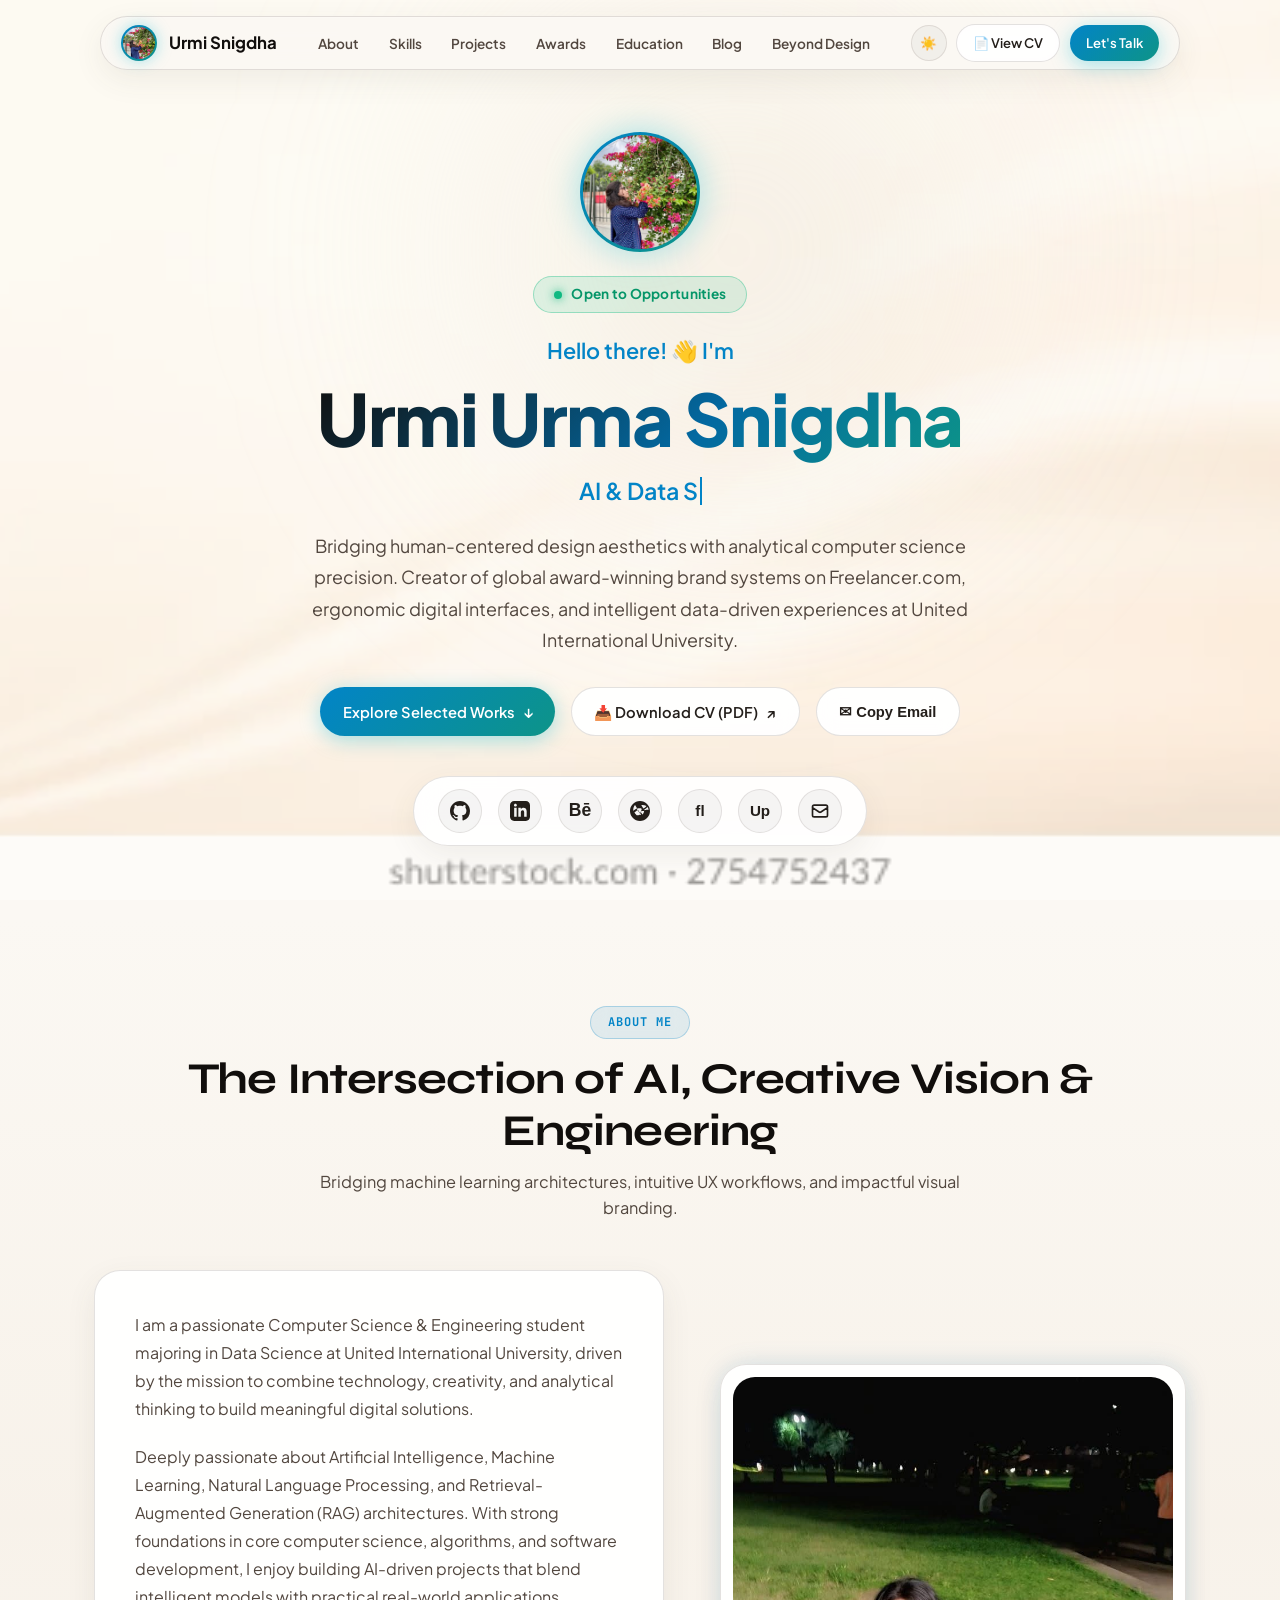
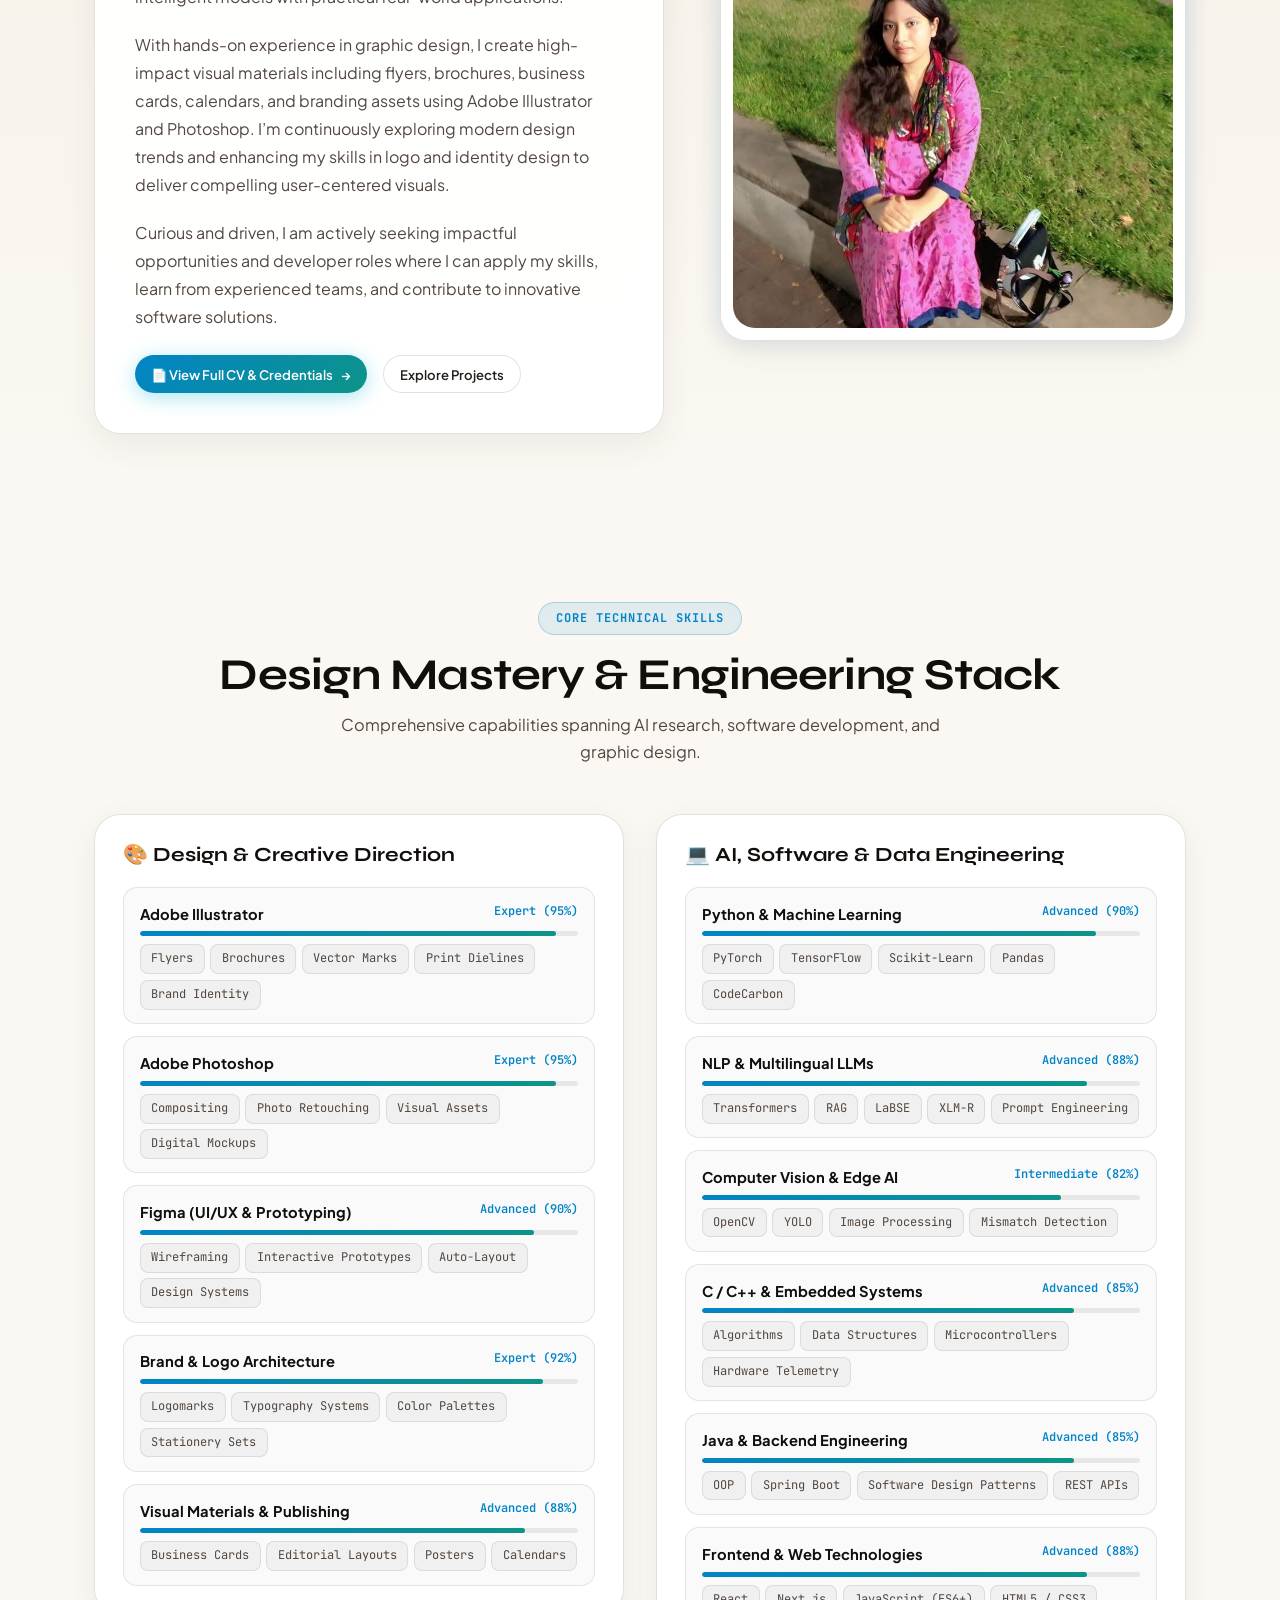
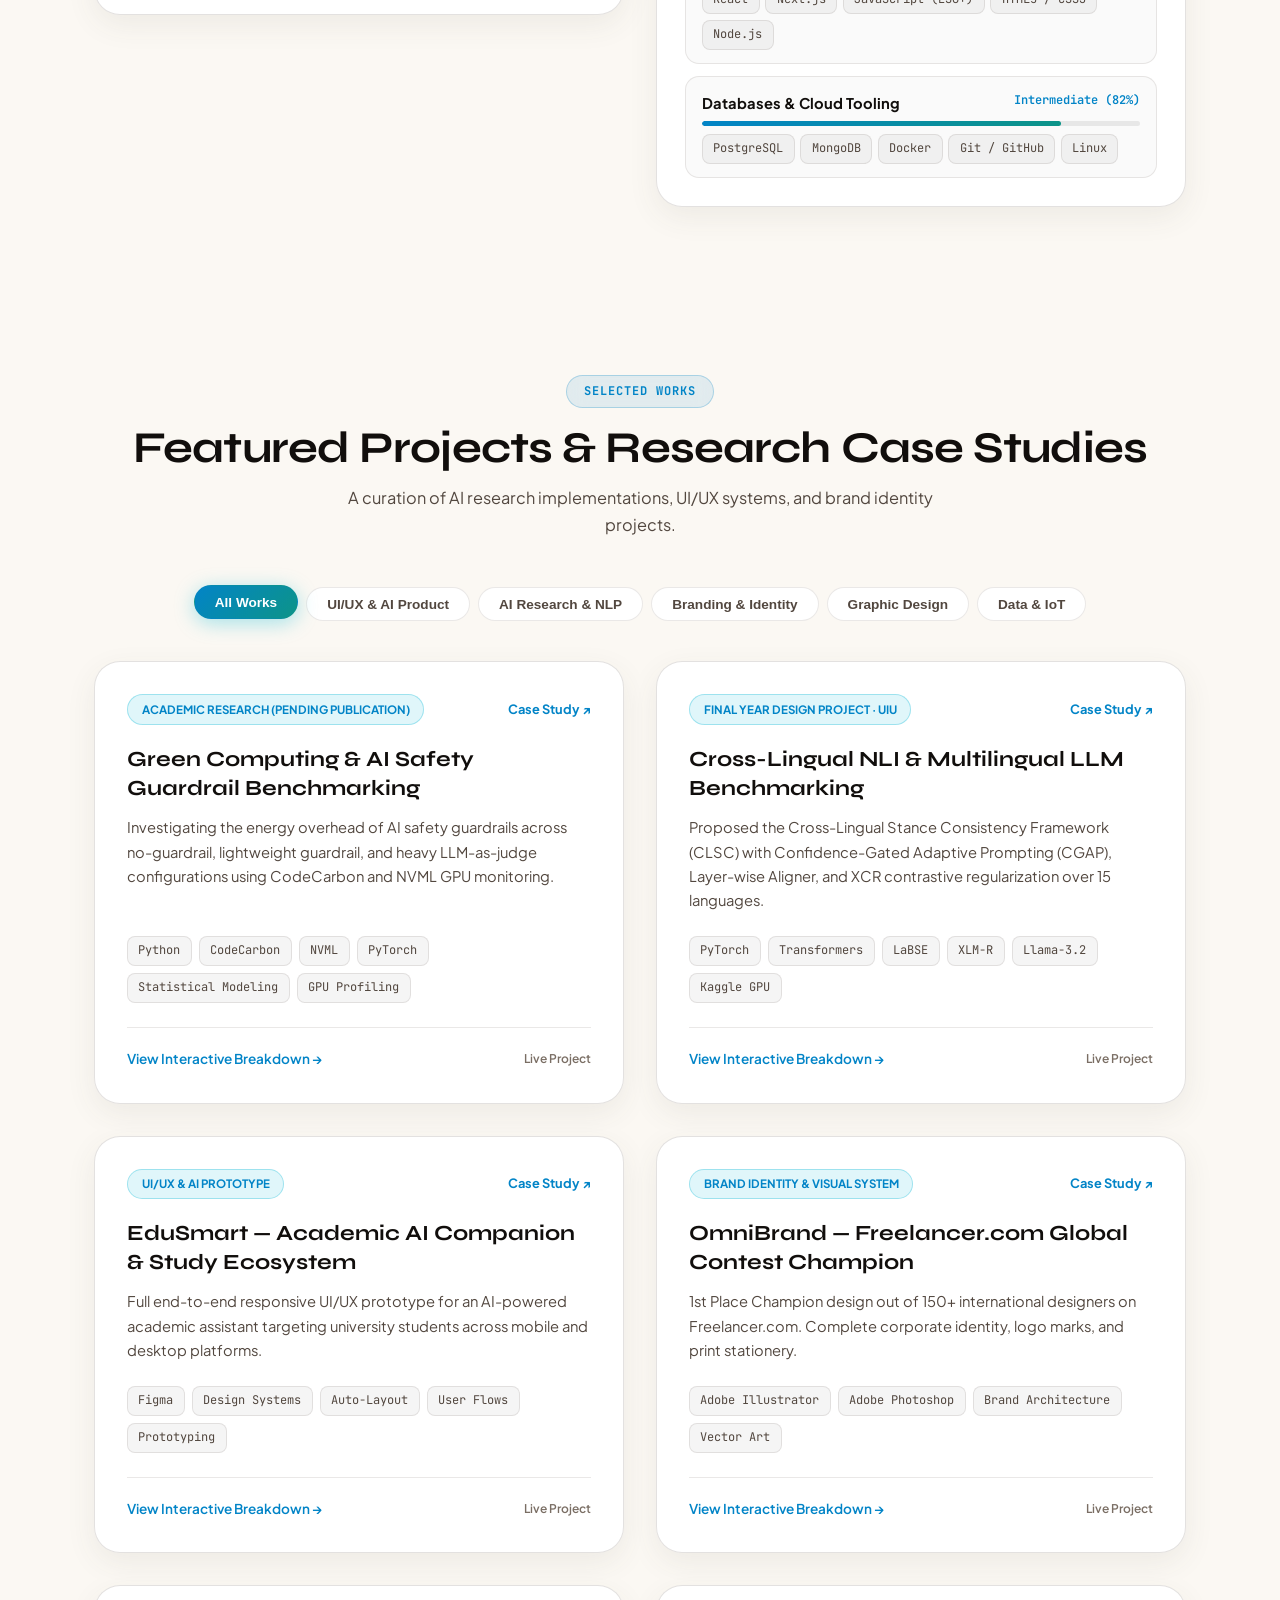
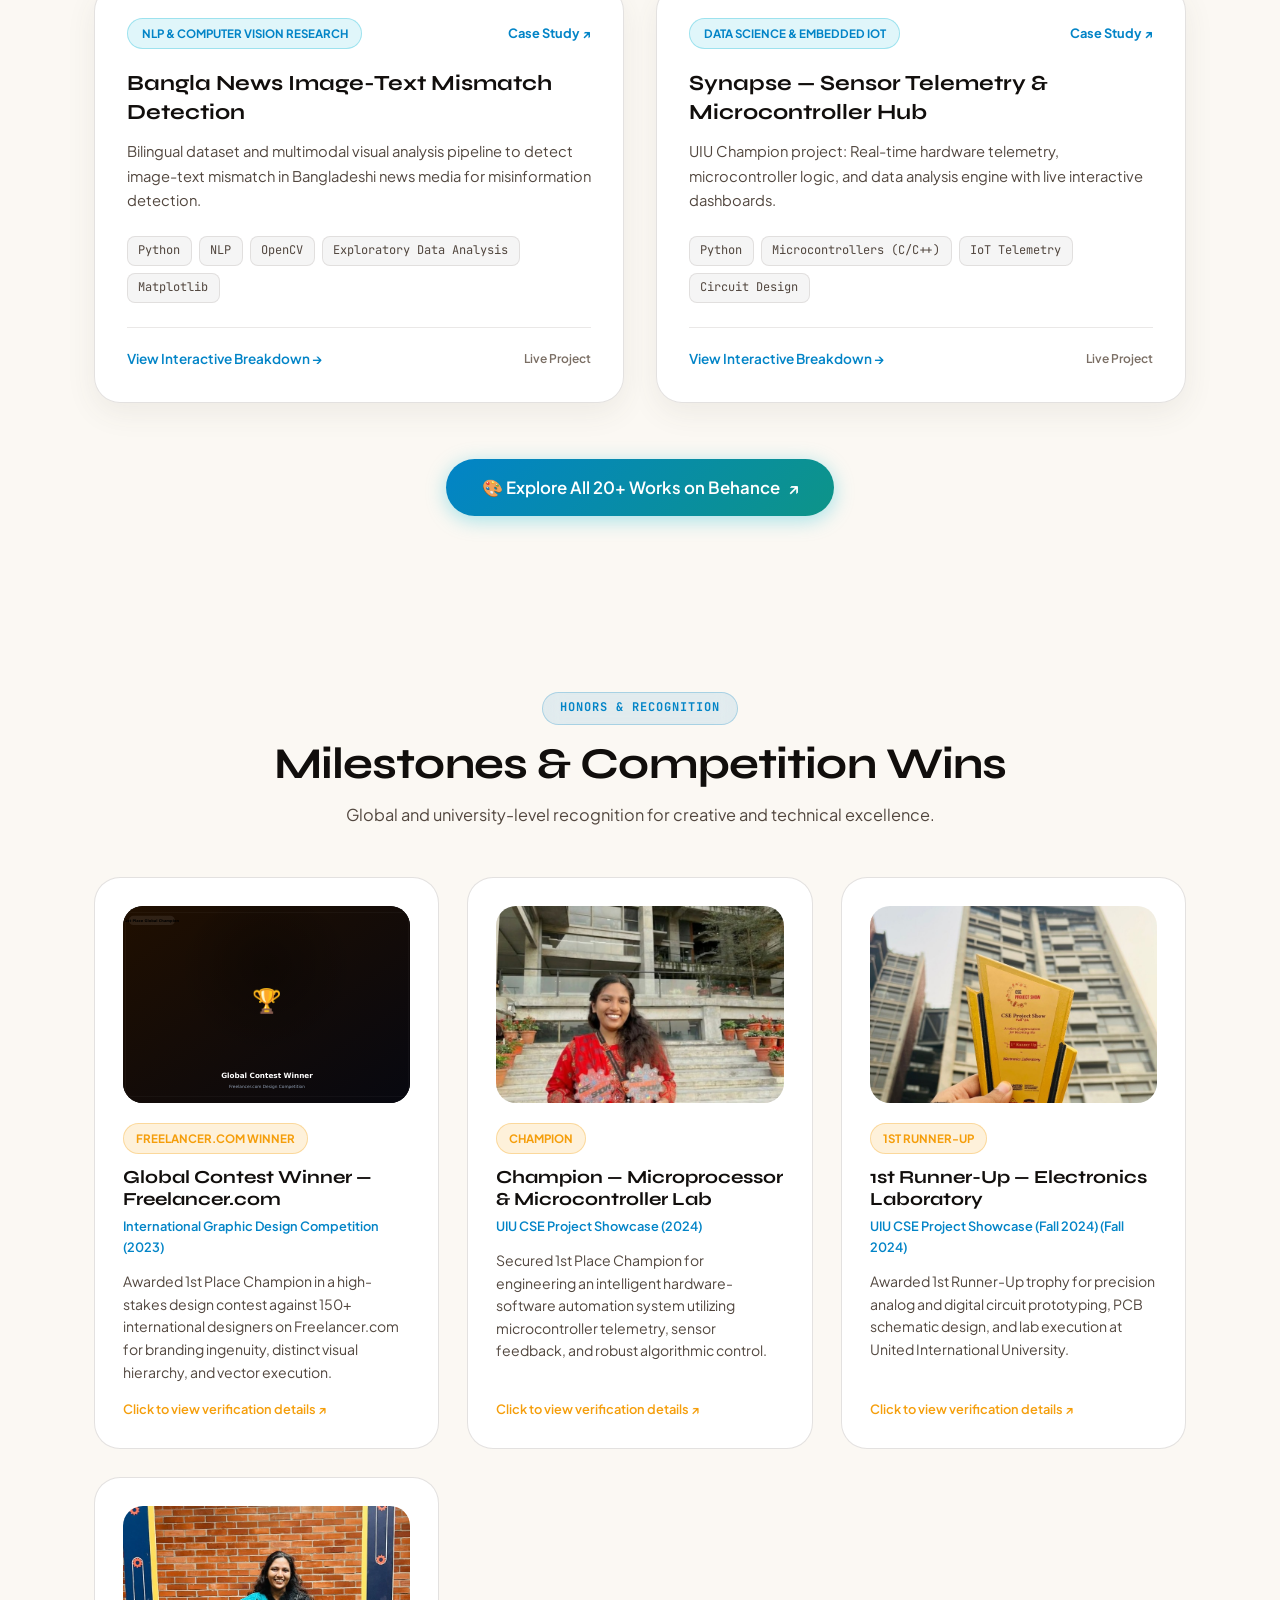
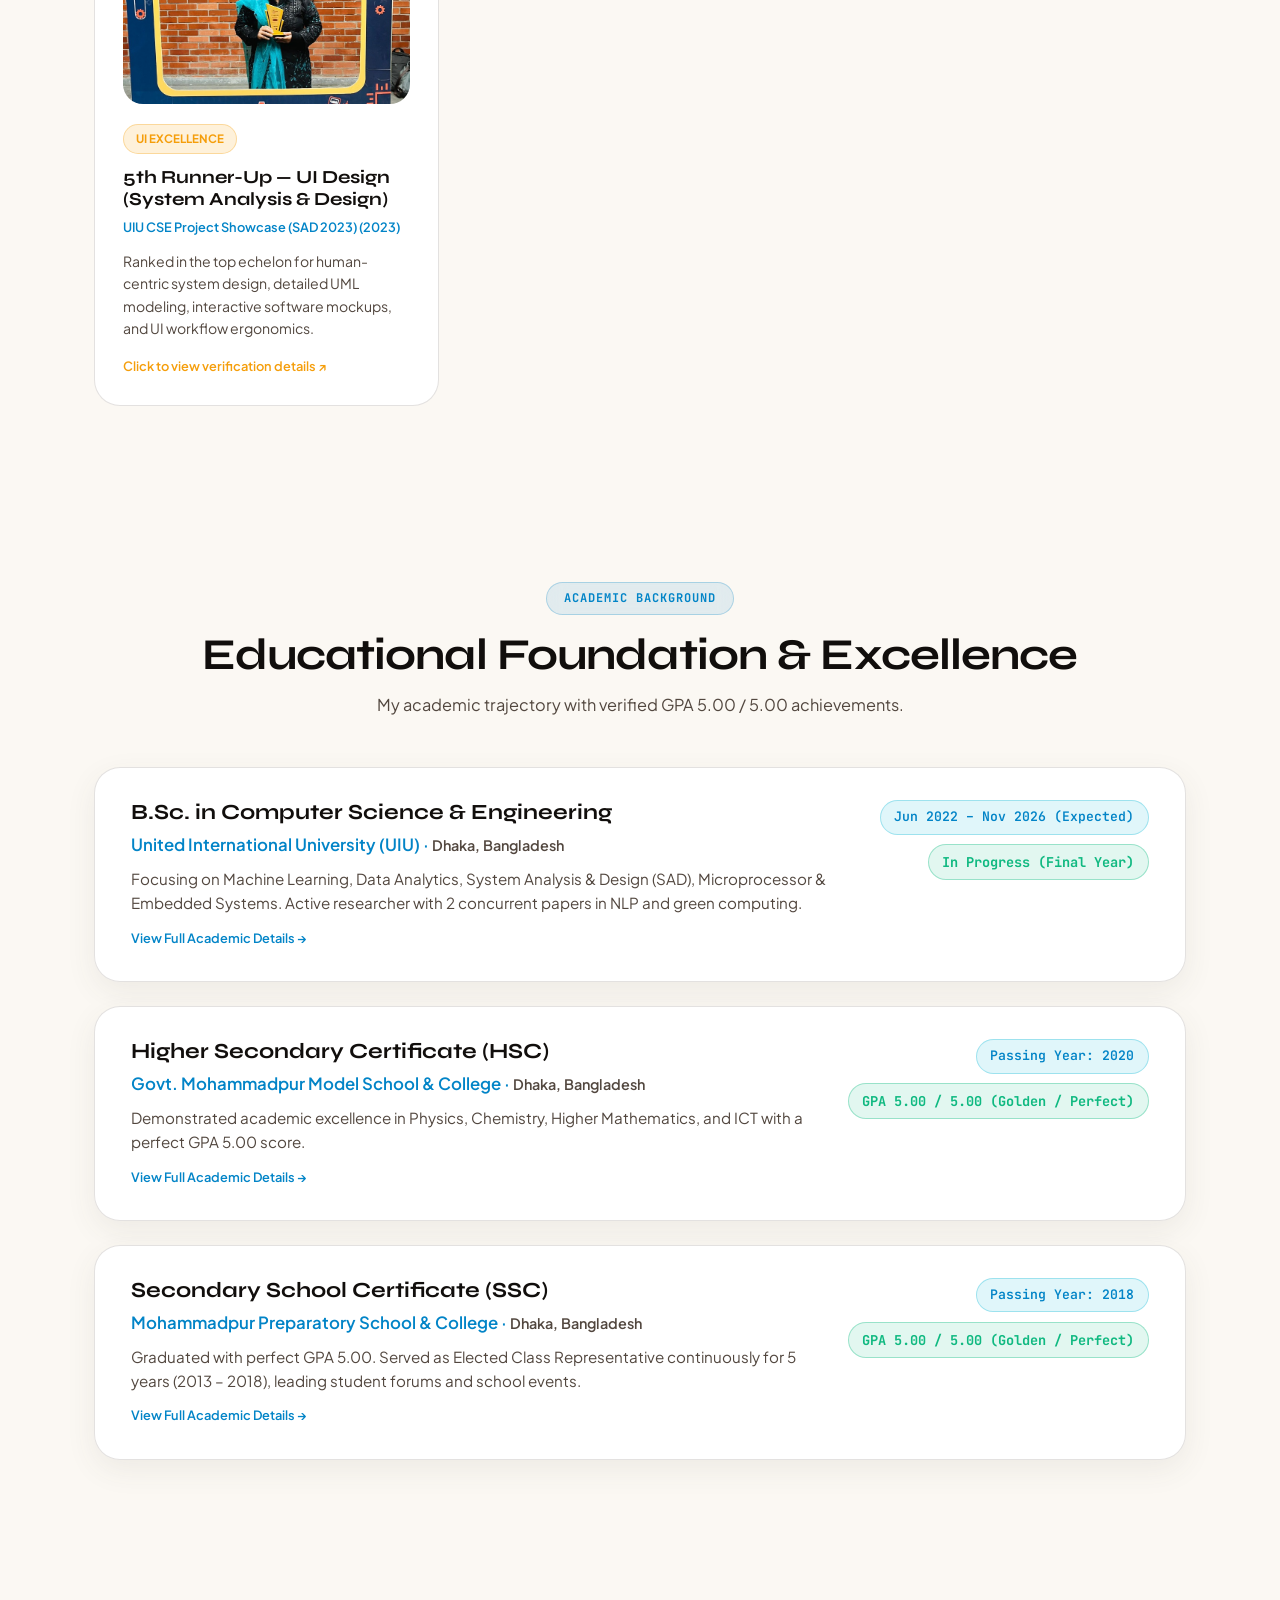
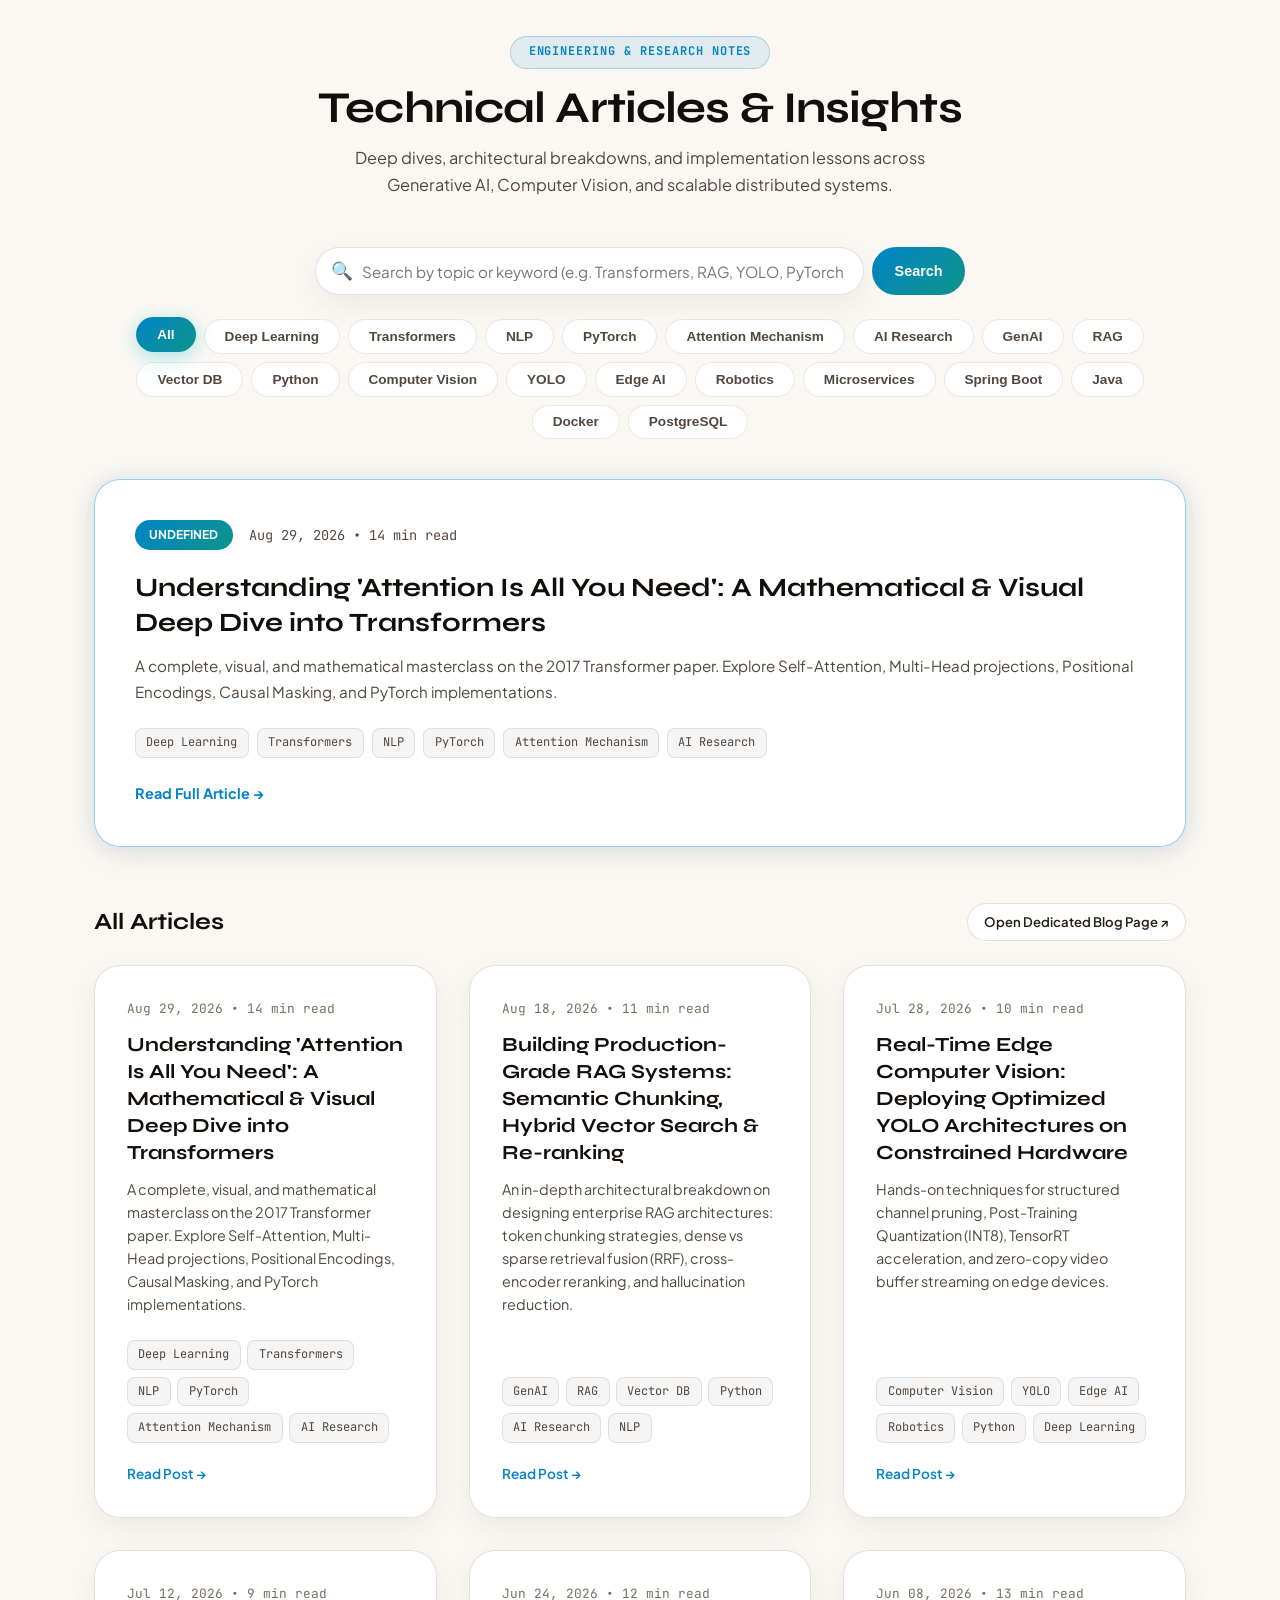
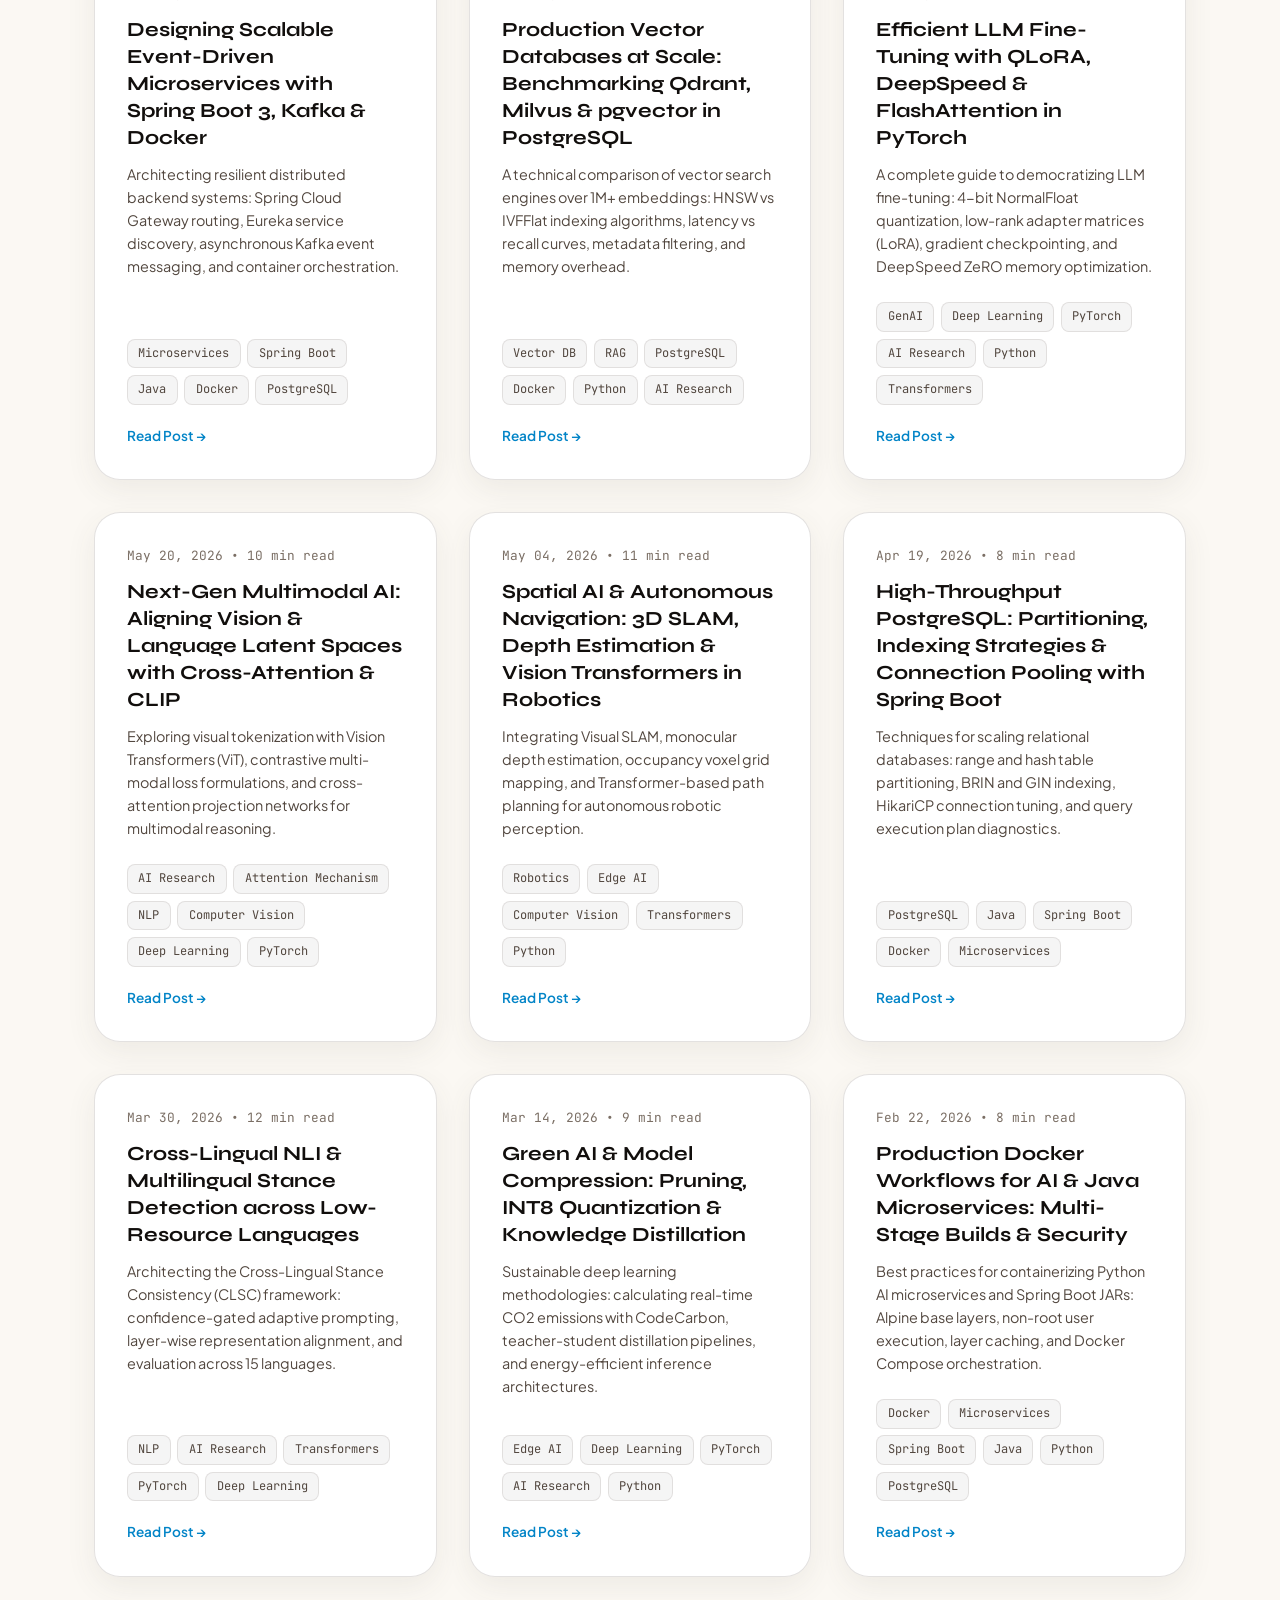
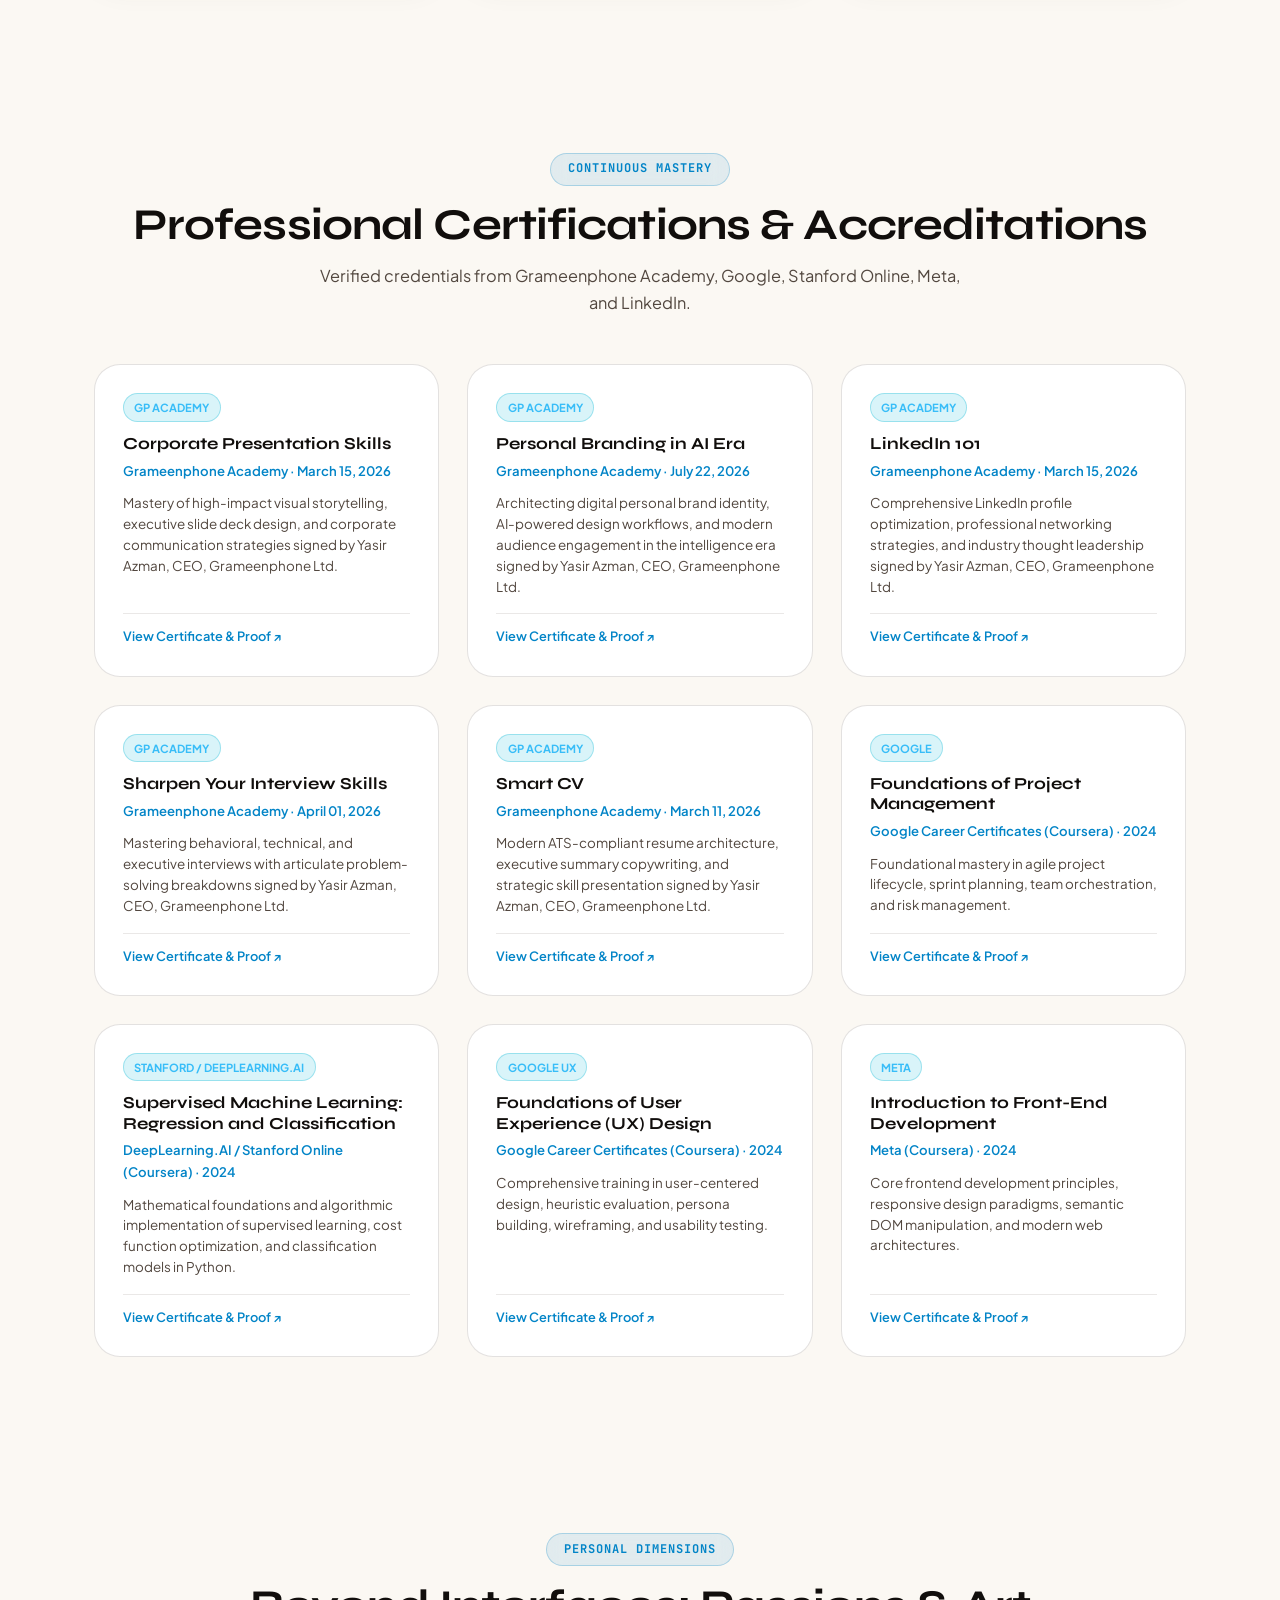
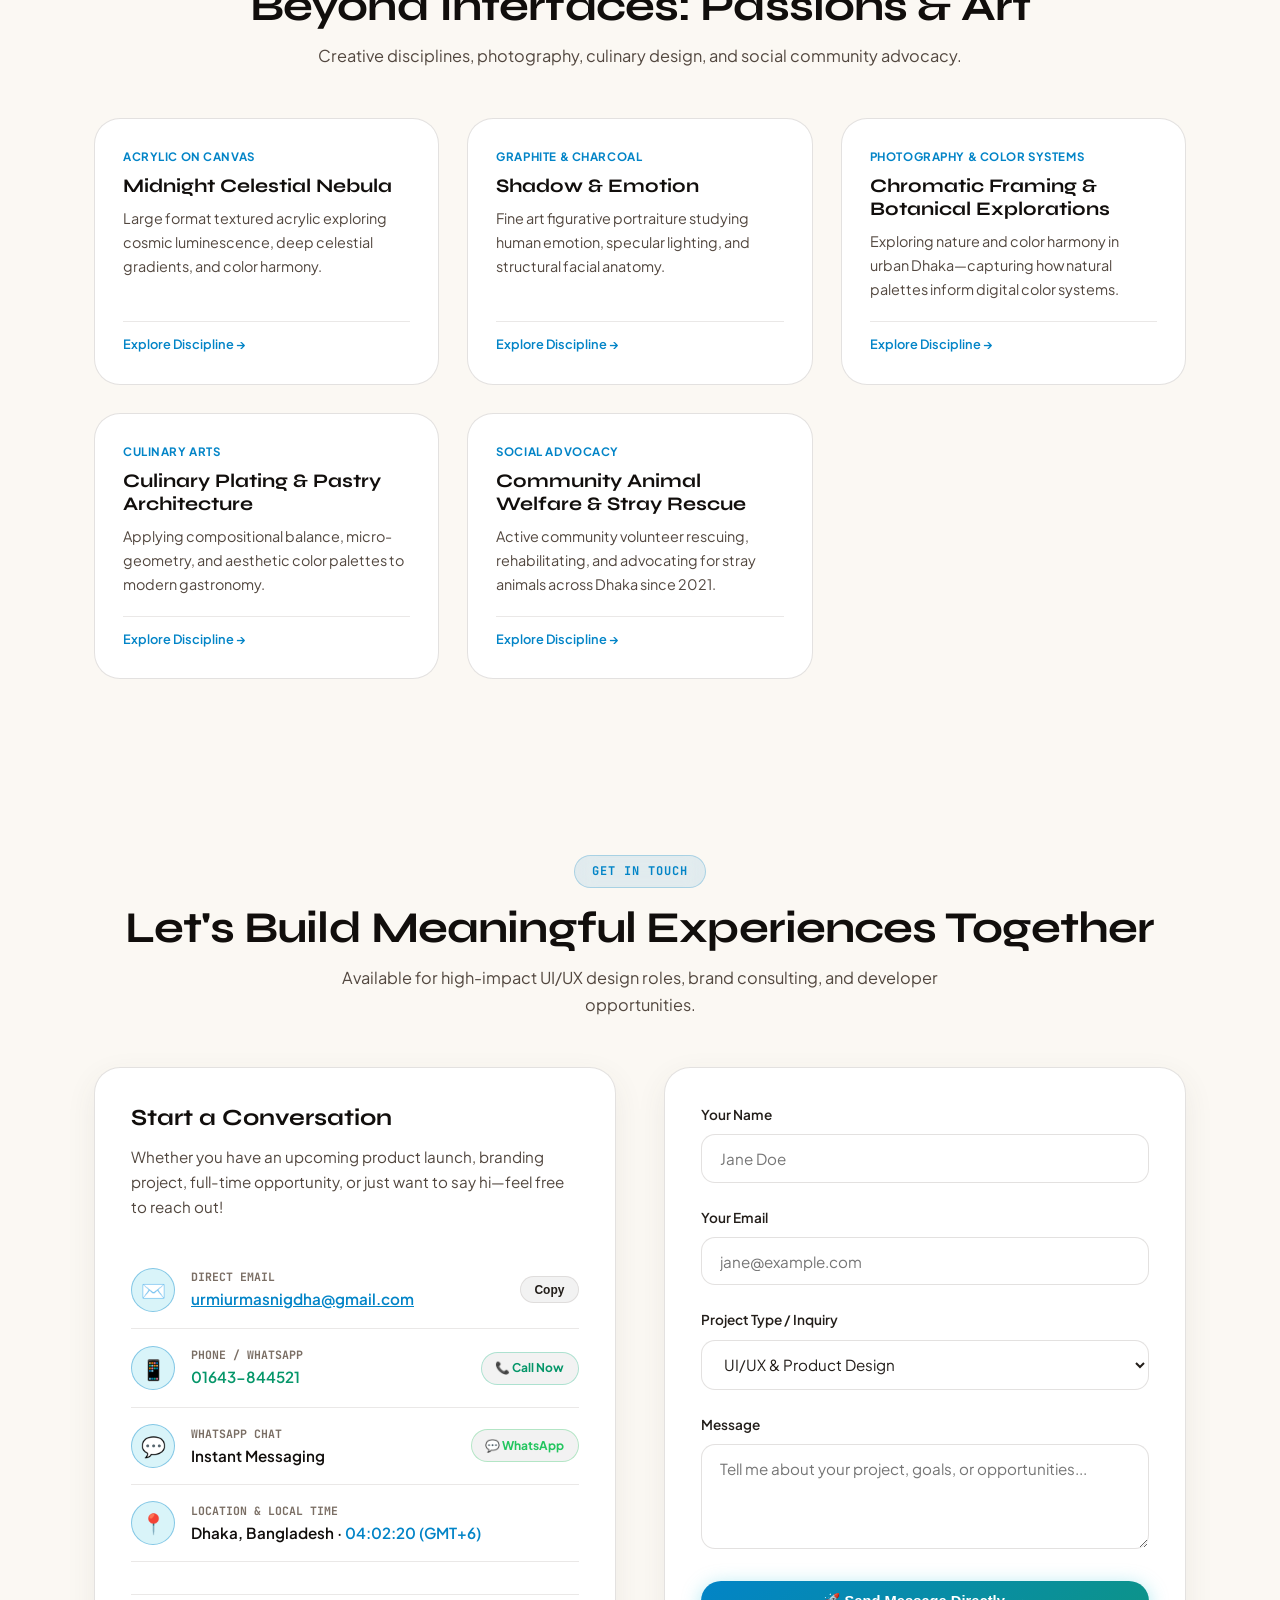
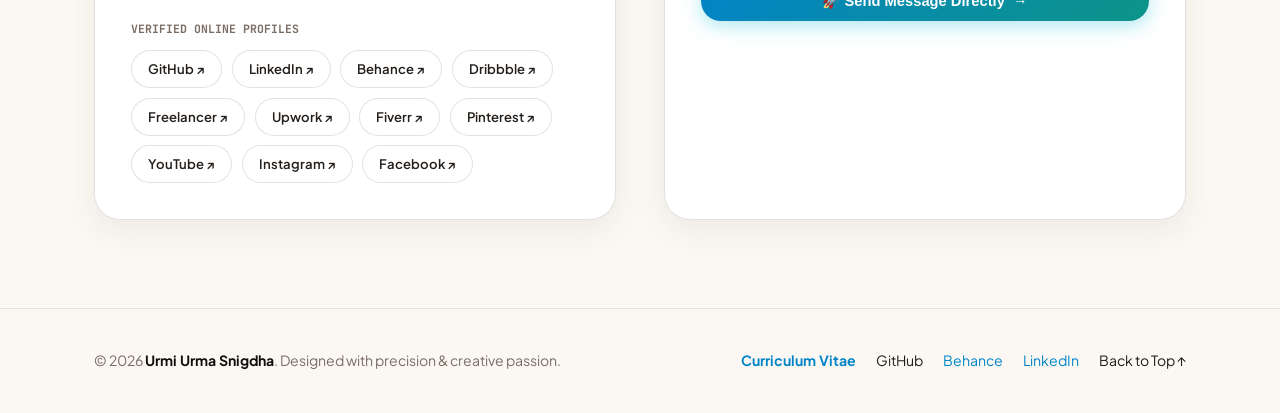
==== commit 2585d4d1: "Enhance PDF download engine, connect FormSubmit to deliver emails directly to urmiurmasnigdha@gmail." ====
--- a/index.html
+++ b/index.html
@@ -126,7 +126,7 @@
               <a href="#projects" class="btn btn-gradient">
                 <span>Explore Selected Works</span> &#8595;
               </a>
-              <a href="cv.html" class="btn btn-secondary">
+              <a href="cv.html?download=true" class="btn btn-secondary" title="Download Official PDF CV">
                 <span>📥 Download CV (PDF)</span> &#8599;
               </a>
               <button id="hero-copy-email-btn" class="btn btn-secondary">
@@ -358,21 +358,32 @@
                 Whether you have an upcoming product launch, branding project, full-time opportunity, or just want to say hi—feel free to reach out!
               </p>
 
+              
               <div class="contact-method">
                 <div class="contact-icon-circle">✉️</div>
                 <div style="flex:1;">
-                  <div class="contact-label">EMAIL</div>
-                  <div id="contact-email-value" class="contact-value">urmiurmasnigdha@gmail.com</div>
+                  <div class="contact-label">DIRECT EMAIL</div>
+                  <a href="mailto:urmiurmasnigdha@gmail.com?subject=Project%20Inquiry%20via%20Portfolio&body=Hi%20Urmi,%0D%0A%0D%0AI%20reviewed%20your%20portfolio%20and%20would%20love%20to%20connect%20regarding..." id="contact-email-value" class="contact-value" style="color:var(--accent-cyan);text-decoration:underline;">urmiurmasnigdha@gmail.com</a>
                 </div>
                 <button id="copy-email-btn" class="copy-btn">Copy</button>
               </div>
 
               <div class="contact-method">
                 <div class="contact-icon-circle">📱</div>
-                <div>
+                <div style="flex:1;">
                   <div class="contact-label">PHONE / WHATSAPP</div>
-                  <div class="contact-value">01643-844521</div>
-                </div>
+                  <a href="tel:+8801643844521" class="contact-value" style="color:var(--accent-emerald);">01643-844521</a>
+                </div>
+                <a href="tel:+8801643844521" class="copy-btn" style="color:var(--accent-emerald);border-color:rgba(16,185,129,0.3);">📞 Call Now</a>
+              </div>
+
+              <div class="contact-method">
+                <div class="contact-icon-circle">💬</div>
+                <div style="flex:1;">
+                  <div class="contact-label">WHATSAPP CHAT</div>
+                  <div class="contact-value">Instant Messaging</div>
+                </div>
+                <a href="https://wa.me/8801643844521?text=Hello%20Urmi,%20I%20saw%20your%20portfolio%20and%20would%20like%20to%20discuss%20a%20project." target="_blank" rel="noopener noreferrer" class="copy-btn" style="color:#22c55e;border-color:rgba(34,197,94,0.3);">💬 WhatsApp</a>
               </div>
 
               <div class="contact-method">
@@ -383,7 +394,6 @@
                 </div>
               </div>
 
-              <!-- All Verified Online Profiles -->
               <div style="margin-top:2rem;padding-top:1.5rem;border-top:1px solid var(--border-subtle);">
                 <div class="contact-label" style="margin-bottom:0.75rem;">VERIFIED ONLINE PROFILES</div>
                 <div style="display:flex;gap:0.6rem;flex-wrap:wrap;">
@@ -402,35 +412,43 @@
               </div>
             </div>
 
+            
             <div class="contact-form-card">
-              <form id="portfolio-contact-form">
+              <form id="portfolio-contact-form" action="https://formsubmit.co/urmiurmasnigdha@gmail.com" method="POST">
+                <!-- FormSubmit Configuration -->
+                <input type="hidden" name="_subject" value="🚀 New Inquiry from urmisnigdha.vercel.app!" />
+                <input type="hidden" name="_captcha" value="false" />
+                <input type="hidden" name="_template" value="table" />
+                <input type="hidden" name="_autoresponse" value="Thank you for reaching out to Urmi Urma Snigdha! I have received your message and will respond promptly." />
+
                 <div class="form-group">
                   <label for="form-name" class="form-label">Your Name</label>
-                  <input type="text" id="form-name" required class="form-input" placeholder="Jane Doe" />
+                  <input type="text" id="form-name" name="name" required class="form-input" placeholder="Jane Doe" />
                 </div>
                 <div class="form-group">
                   <label for="form-email" class="form-label">Your Email</label>
-                  <input type="email" id="form-email" required class="form-input" placeholder="jane@example.com" />
+                  <input type="email" id="form-email" name="email" required class="form-input" placeholder="jane@example.com" />
                 </div>
                 <div class="form-group">
-                  <label for="form-subject" class="form-label">Project Inquiries</label>
-                  <select id="form-subject" class="form-input">
-                    <option value="ui-ux">UI/UX &amp; Product Design</option>
-                    <option value="ai-research">AI / Data Science Collaboration</option>
-                    <option value="branding">Brand Identity &amp; Graphic Design</option>
-                    <option value="full-time">Full-Time / Developer Opportunity</option>
-                    <option value="other">General Inquiry</option>
+                  <label for="form-subject" class="form-label">Project Type / Inquiry</label>
+                  <select id="form-subject" name="subject" class="form-input">
+                    <option value="UI/UX & Product Design">UI/UX &amp; Product Design</option>
+                    <option value="AI / Data Science Collaboration">AI / Data Science Collaboration</option>
+                    <option value="Brand Identity & Graphic Design">Brand Identity &amp; Graphic Design</option>
+                    <option value="Full-Time / Developer Opportunity">Full-Time / Developer Opportunity</option>
+                    <option value="General Inquiry">General Inquiry</option>
                   </select>
                 </div>
                 <div class="form-group">
                   <label for="form-message" class="form-label">Message</label>
-                  <textarea id="form-message" rows="4" required class="form-input" placeholder="Tell me about your project, goals, or requirements..."></textarea>
-                </div>
-                <button type="submit" class="btn btn-gradient" style="width:100%;">
-                  <span>Send Message</span> &#8594;
+                  <textarea id="form-message" name="message" rows="4" required class="form-input" placeholder="Tell me about your project, goals, or opportunities..."></textarea>
+                </div>
+                <button type="submit" id="contact-submit-btn" class="btn btn-gradient" style="width:100%;">
+                  <span>🚀 Send Message Directly</span> &#8594;
                 </button>
               </form>
             </div>
+
           </div>
         </div>
       </section>
--- a/css/responsive.css
+++ b/css/responsive.css
@@ -1,90 +1,476 @@
 /* ==========================================================================
-   RESPONSIVE BREAKPOINTS - Pixel-Perfect Workability on All Devices
+   COMPREHENSIVE MOBILE & TABLET RESPONSIVE SYSTEM (V12 RELEASE)
+   Tested across: Ultra-Small Phones (320px), Standard Phones (375-430px), 
+   Phablets (480-640px), Tablets (768-1024px), and Desktops (>1024px)
    ========================================================================== */
 
+/* --------------------------------------------------------------------------
+   1. TABLETS & SMALL LAPTOPS (<= 1024px)
+   -------------------------------------------------------------------------- */
 @media (max-width: 1024px) {
-  .hero-grid {
-    grid-template-columns: 1fr 1fr;
-    gap: 2.5rem;
-  }
+  :root {
+    --header-height: 70px;
+  }
+
+  .container {
+    padding-left: 1.25rem;
+    padding-right: 1.25rem;
+  }
+
   .about-split {
     grid-template-columns: 1fr;
-    gap: 3rem;
-  }
-  .skills-cols-wrap,
-  .timeline-cols-wrap,
+    gap: 2.5rem;
+  }
+
+  .about-photo-card {
+    max-width: 420px;
+    margin: 0 auto;
+  }
+
+  .skills-cols-wrap {
+    gap: 1.5rem;
+  }
+
   .contact-split {
     grid-template-columns: 1fr;
-    gap: 2.5rem;
+    gap: 2rem;
+  }
+
+  .projects-grid, .blog-grid-articles {
+    grid-template-columns: repeat(auto-fill, minmax(300px, 1fr));
+    gap: 1.5rem;
   }
 }
 
+/* --------------------------------------------------------------------------
+   2. TABLETS & LARGE SMARTPHONES (<= 860px)
+   -------------------------------------------------------------------------- */
 @media (max-width: 860px) {
+  /* Navigation Bar Adaptations */
+  .header-wrapper {
+    top: 0.65rem;
+    padding: 0 0.75rem;
+  }
+
+  .liquid-nav-capsule {
+    padding: 0.4rem 0.85rem;
+  }
+
   .nav-menu-links {
+    display: none !important;
+  }
+
+  .mobile-nav-toggle {
+    display: flex !important;
+    align-items: center;
+    justify-content: center;
+    width: 38px;
+    height: 38px;
+    border-radius: var(--radius-full);
+    background: rgba(255, 255, 255, 0.08);
+    border: 1px solid var(--border-subtle);
+    color: var(--text-highlight);
+    cursor: pointer;
+  }
+
+  html.light .mobile-nav-toggle {
+    background: rgba(0, 0, 0, 0.04);
+  }
+
+  .nav-actions {
+    gap: 0.4rem;
+  }
+
+  /* Hide the extra text button in capsule on tablet to keep header clean */
+  .nav-actions .btn-gradient {
     display: none;
   }
-  .mobile-nav-toggle {
-    display: block;
-  }
-  .hero-grid {
+
+  /* Skills & Timeline */
+  .skills-cols-wrap {
     grid-template-columns: 1fr;
+    gap: 1.75rem;
+  }
+
+  /* Section Headers */
+  .section-header {
+    margin-bottom: 2.25rem;
+  }
+
+  .section-title {
+    font-size: clamp(1.65rem, 5.5vw, 2.25rem);
+  }
+
+  .section-subtitle {
+    font-size: 0.95rem;
+  }
+
+  /* Hero Section */
+  .hero-centered-section {
+    padding-top: calc(var(--header-height) + 2.5rem);
+    padding-bottom: 3.5rem;
+  }
+
+  .hero-avatar-wrap {
+    width: 105px;
+    height: 105px;
+    margin-bottom: 1.25rem;
+  }
+
+  .hero-centered-desc {
+    font-size: 1.02rem;
+    line-height: 1.7;
+    margin-bottom: 1.75rem;
+  }
+}
+
+/* --------------------------------------------------------------------------
+   3. SMARTPHONES & PHABLETS (<= 640px)
+   -------------------------------------------------------------------------- */
+@media (max-width: 640px) {
+  :root {
+    --header-height: 64px;
+  }
+
+  /* Mobile Drawer Menu */
+  .mobile-nav-dropdown {
+    left: 0.75rem;
+    right: 0.75rem;
+    top: calc(100% + 0.5rem);
+    padding: 1rem;
+    border-radius: var(--radius-lg);
+  }
+
+  .mobile-nav-dropdown a {
+    padding: 0.85rem 1rem;
+    font-size: 0.95rem;
+  }
+
+  /* Hero Elements */
+  .hero-name-big {
+    font-size: clamp(2rem, 8vw, 2.75rem) !important;
+    margin-bottom: 0.5rem;
+  }
+
+  .hero-greeting {
+    font-size: 1.15rem;
+  }
+
+  .hero-typewriter-box {
+    font-size: 1.05rem;
+    min-height: 2.4rem;
+  }
+
+  .hero-centered-actions {
+    flex-direction: column;
+    width: 100%;
+    max-width: 320px;
+    margin: 0 auto 2rem;
+    gap: 0.75rem;
+  }
+
+  .hero-centered-actions .btn {
+    width: 100%;
+  }
+
+  .social-icons-strip {
+    padding: 0.5rem 0.85rem;
+    gap: 0.5rem;
+    max-width: 100%;
+    overflow-x: auto;
+  }
+
+  .social-circle-btn {
+    width: 38px;
+    height: 38px;
+    font-size: 1rem;
+    flex-shrink: 0;
+  }
+
+  /* About Card */
+  .about-card {
+    padding: 1.75rem 1.25rem;
+    border-radius: var(--radius-lg);
+  }
+
+  .about-text-p {
+    font-size: 0.92rem;
+    line-height: 1.65;
+    margin-bottom: 1rem;
+  }
+
+  .about-photo-card {
+    max-width: 300px;
+  }
+
+  /* Skills Badges */
+  .skills-col-card {
+    padding: 1.35rem 1.15rem;
+    border-radius: var(--radius-lg);
+  }
+
+  .skill-badge-card {
+    padding: 0.75rem 0.85rem;
+  }
+
+  .skill-name {
+    font-size: 0.88rem;
+  }
+
+  /* Projects & Case Studies */
+  .projects-grid,
+  .achievements-grid,
+  .certs-grid,
+  .blog-grid-articles,
+  .beyond-grid {
+    grid-template-columns: 1fr;
+    gap: 1.25rem;
+  }
+
+  .project-card,
+  .achievement-card,
+  .cert-card,
+  .blog-item-card,
+  .beyond-card {
+    padding: 1.5rem 1.25rem;
+    border-radius: var(--radius-lg);
+  }
+
+  .project-title {
+    font-size: 1.2rem;
+  }
+
+  .project-desc {
+    font-size: 0.88rem;
+    margin-bottom: 1.25rem;
+  }
+
+  /* Filters Bar: Touch-Friendly Scrollable Wrap */
+  .filters-bar {
+    justify-content: flex-start;
+    overflow-x: auto;
+    flex-wrap: nowrap;
+    padding-bottom: 0.5rem;
+    margin-bottom: 1.75rem;
+    -webkit-overflow-scrolling: touch;
+    scrollbar-width: none;
+  }
+
+  .filters-bar::-webkit-scrollbar {
+    display: none;
+  }
+
+  .filter-btn {
+    flex-shrink: 0;
+    padding: 0.45rem 1rem;
+    font-size: 0.8rem;
+  }
+
+  /* Education Card: Clean Vertical Stacking */
+  .education-card {
+    flex-direction: column;
+    align-items: flex-start;
+    padding: 1.5rem 1.25rem;
+    border-radius: var(--radius-lg);
+    gap: 1rem;
+  }
+
+  .edu-degree {
+    font-size: 1.2rem;
+  }
+
+  .edu-institution {
+    font-size: 0.95rem;
+  }
+
+  .edu-details {
+    font-size: 0.88rem;
+  }
+
+  .edu-meta-col {
+    width: 100%;
+    flex-direction: row;
+    justify-content: flex-start;
+    gap: 0.5rem;
+    padding-top: 0.75rem;
+    border-top: 1px dashed var(--border-subtle);
+  }
+
+  /* Blog Section Search Bar on Mobile */
+  .blog-search-bar-wrap {
+    flex-direction: column;
+    gap: 0.6rem;
+  }
+
+  .blog-search-input {
+    padding: 0.75rem 1rem 0.75rem 2.6rem;
+    font-size: 0.9rem;
+  }
+
+  .search-action-btn {
+    width: 100%;
+    padding: 0.75rem 1rem;
+  }
+
+  .blog-featured-card {
+    padding: 1.5rem 1.25rem;
+    border-radius: var(--radius-lg);
+    margin-bottom: 2.25rem;
+  }
+
+  .blog-featured-card h3 {
+    font-size: 1.35rem !important;
+  }
+
+  /* Contact Cards & Form */
+  .contact-info-card, .contact-form-card {
+    padding: 1.75rem 1.25rem;
+    border-radius: var(--radius-lg);
+  }
+
+  .contact-value {
+    font-size: 0.88rem;
+    word-break: break-all;
+  }
+
+  /* Prevent iOS Auto-Zoom on form inputs */
+  .form-input, .blog-search-input {
+    font-size: 16px !important;
+  }
+
+  /* Modal Lightbox on Phones */
+  .modal-overlay {
+    padding: 0.75rem;
+  }
+
+  .modal-content-card {
+    padding: 1.75rem 1.25rem;
+    border-radius: var(--radius-lg);
+    max-height: 94vh;
+  }
+
+  .modal-content-card h2 {
+    font-size: 1.45rem !important;
+  }
+
+  .modal-close-btn {
+    top: 0.75rem;
+    right: 0.75rem;
+    width: 34px;
+    height: 34px;
+    font-size: 1.2rem;
+  }
+
+  /* Toast Notification on Mobile */
+  .toast-msg {
+    left: 1rem;
+    right: 1rem;
+    bottom: 1.25rem;
     text-align: center;
-    gap: 3rem;
-  }
-  .hero-bio-lead {
-    margin-left: auto;
-    margin-right: auto;
-  }
-  .hero-btn-group {
-    justify-content: center;
-  }
-  .hero-portrait-card {
-    max-width: 380px;
-    margin: 0 auto;
-  }
-  .stats-grid {
-    grid-template-columns: repeat(2, 1fr);
-  }
-}
-
-@media (max-width: 640px) {
-  .stats-grid {
-    grid-template-columns: 1fr 1fr;
-    gap: 0.75rem;
-  }
-  .stat-box {
-    padding: 1.1rem 0.75rem;
-  }
-  .stat-val {
-    font-size: 1.85rem;
-  }
-  .projects-grid {
-    grid-template-columns: 1fr;
-  }
-  .modal-content-card {
-    padding: 1.5rem;
-  }
+    border-radius: var(--radius-md);
+  }
+
+  /* Footer on Mobile */
+  .site-footer {
+    padding: 2rem 0;
+  }
+
   .footer-inner {
     flex-direction: column;
     text-align: center;
+    gap: 1.25rem;
+  }
+
+  .footer-inner div {
+    justify-content: center;
   }
 }
 
-@media (max-width: 480px) {
-  .hero-name {
-    font-size: 2.25rem;
-  }
-  .hero-btn-group {
-    flex-direction: column;
-    width: 100%;
-  }
-  .hero-btn-group .btn {
-    width: 100%;
-  }
-  .contact-info-card,
-  .contact-form-card,
-  .skills-col-card,
-  .about-card {
-    padding: 1.5rem;
+/* --------------------------------------------------------------------------
+   4. ULTRA-COMPACT PHONES (<= 380px)
+   -------------------------------------------------------------------------- */
+@media (max-width: 380px) {
+  .container {
+    padding-left: 0.85rem;
+    padding-right: 0.85rem;
+  }
+
+  .nav-brand span {
+    font-size: 0.92rem;
+  }
+
+  .nav-brand-avatar {
+    width: 30px;
+    height: 30px;
+  }
+
+  .hero-name-big {
+    font-size: 1.85rem !important;
+  }
+
+  .hero-status-tag {
+    font-size: 0.75rem;
+    padding: 0.3rem 0.85rem;
+  }
+
+  .btn {
+    font-size: 0.85rem;
+    padding: 0.65rem 1.1rem;
+  }
+
+  .edu-period-badge, .edu-result-badge {
+    font-size: 0.72rem;
+    padding: 0.25rem 0.6rem;
   }
 }
+
+/* --------------------------------------------------------------------------
+   5. CV PAGE (cv.html) MOBILE RESPONSIVENESS
+   -------------------------------------------------------------------------- */
+@media (max-width: 768px) {
+  .cv-paper-container {
+    padding: 2.25rem 1.25rem !important;
+    border-radius: var(--radius-lg) !important;
+  }
+
+  .cv-top-grid {
+    grid-template-columns: 1fr !important;
+    text-align: center;
+    gap: 1.25rem !important;
+  }
+
+  .cv-header-photo-wrap {
+    margin: 0 auto;
+    width: 110px !important;
+    height: 110px !important;
+  }
+
+  .cv-title-main {
+    font-size: 1.75rem !important;
+  }
+
+  .cv-subtitle-role {
+    font-size: 0.95rem !important;
+  }
+
+  .cv-contacts-row {
+    justify-content: center;
+    gap: 0.6rem !important;
+    font-size: 0.78rem !important;
+  }
+
+  .cv-contact-item {
+    word-break: break-all;
+  }
+
+  .cv-skills-grid {
+    grid-template-columns: 1fr !important;
+    gap: 1.25rem !important;
+  }
+
+  .cv-entry-top {
+    flex-direction: column !important;
+    align-items: flex-start !important;
+    gap: 0.2rem;
+  }
+}
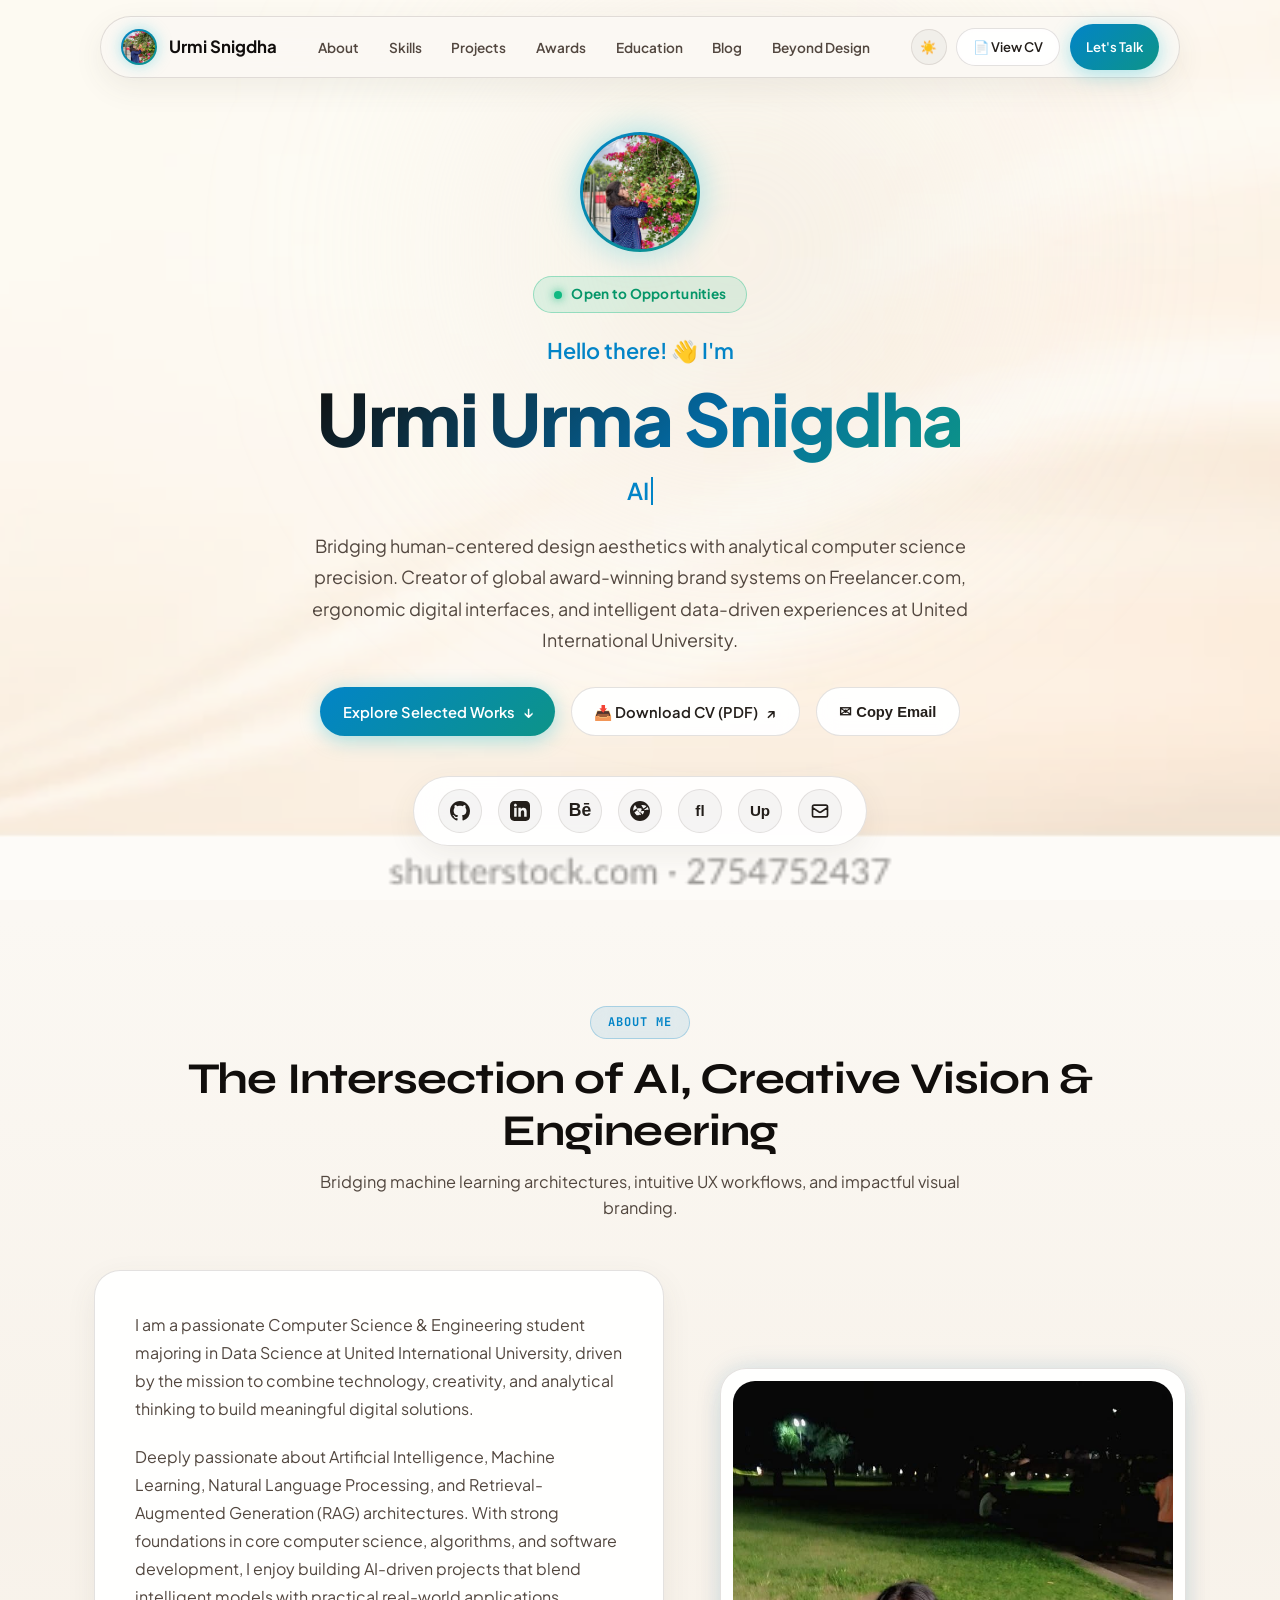
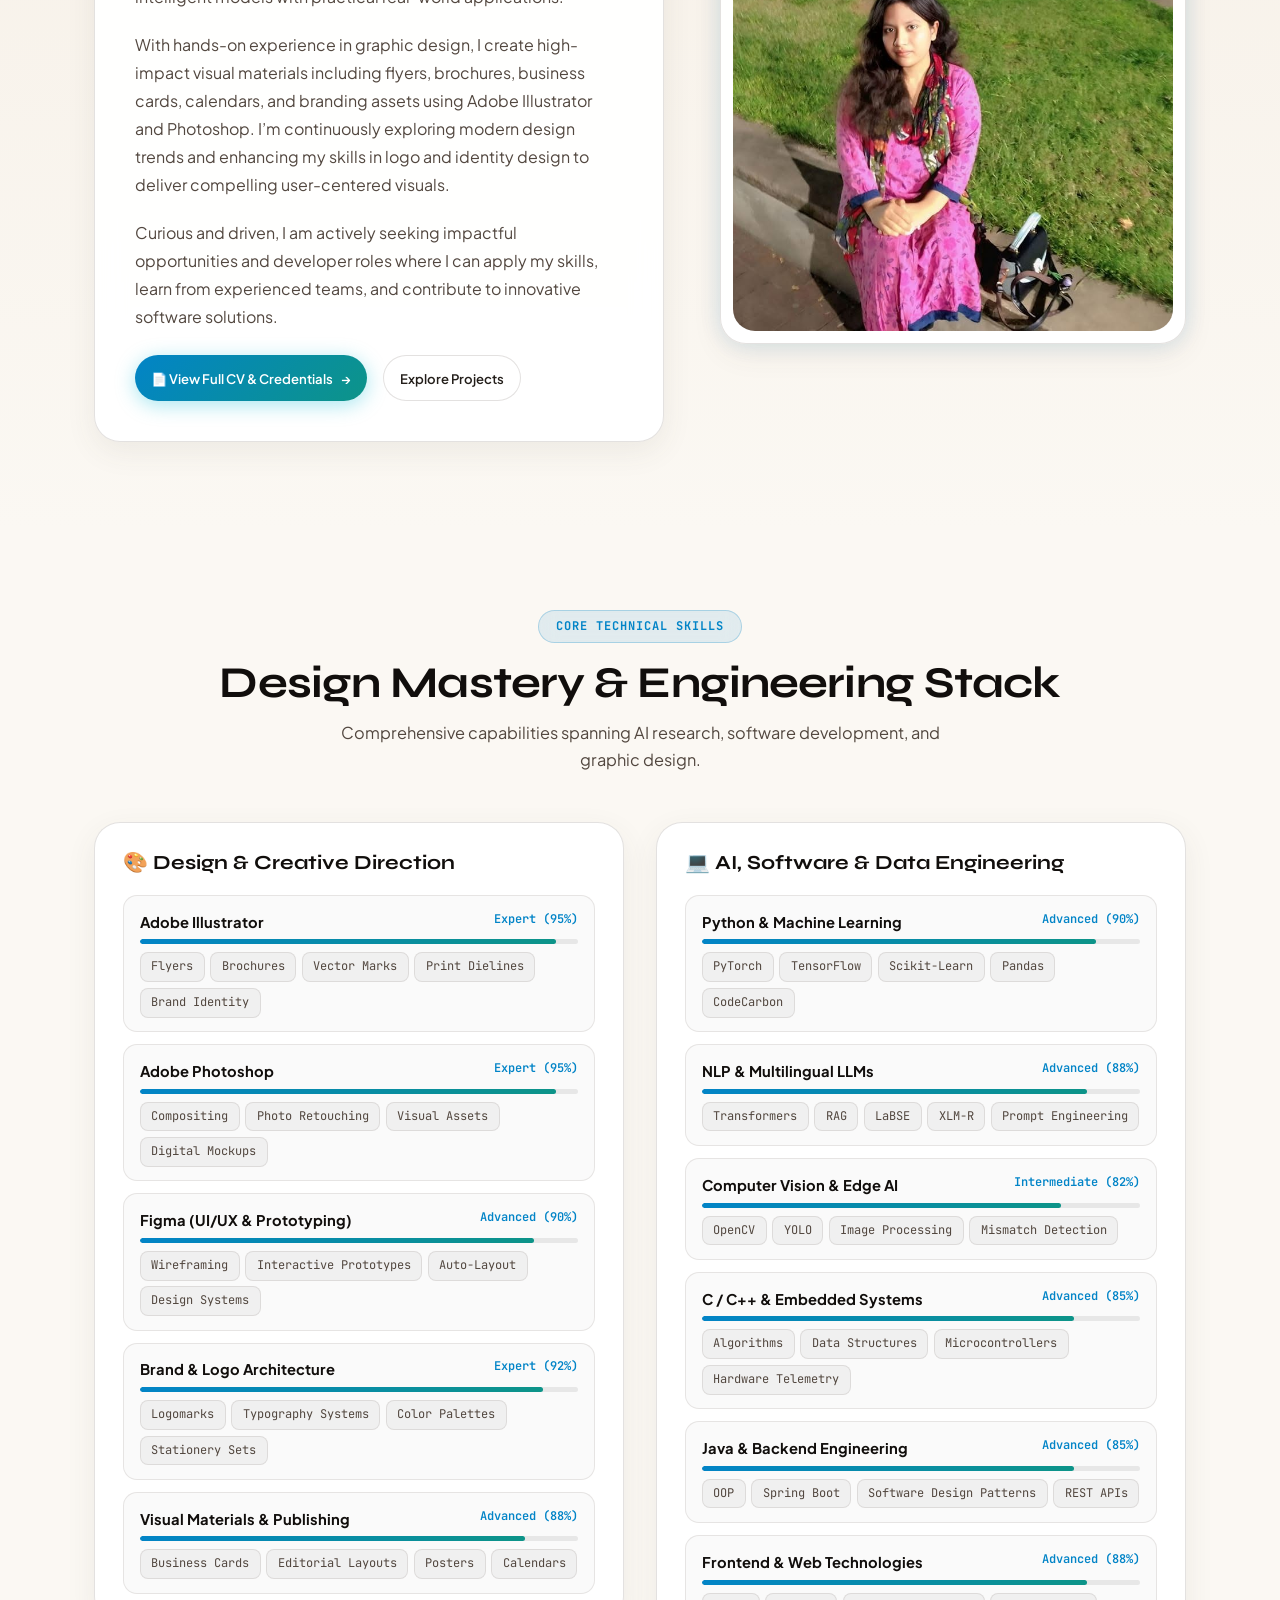
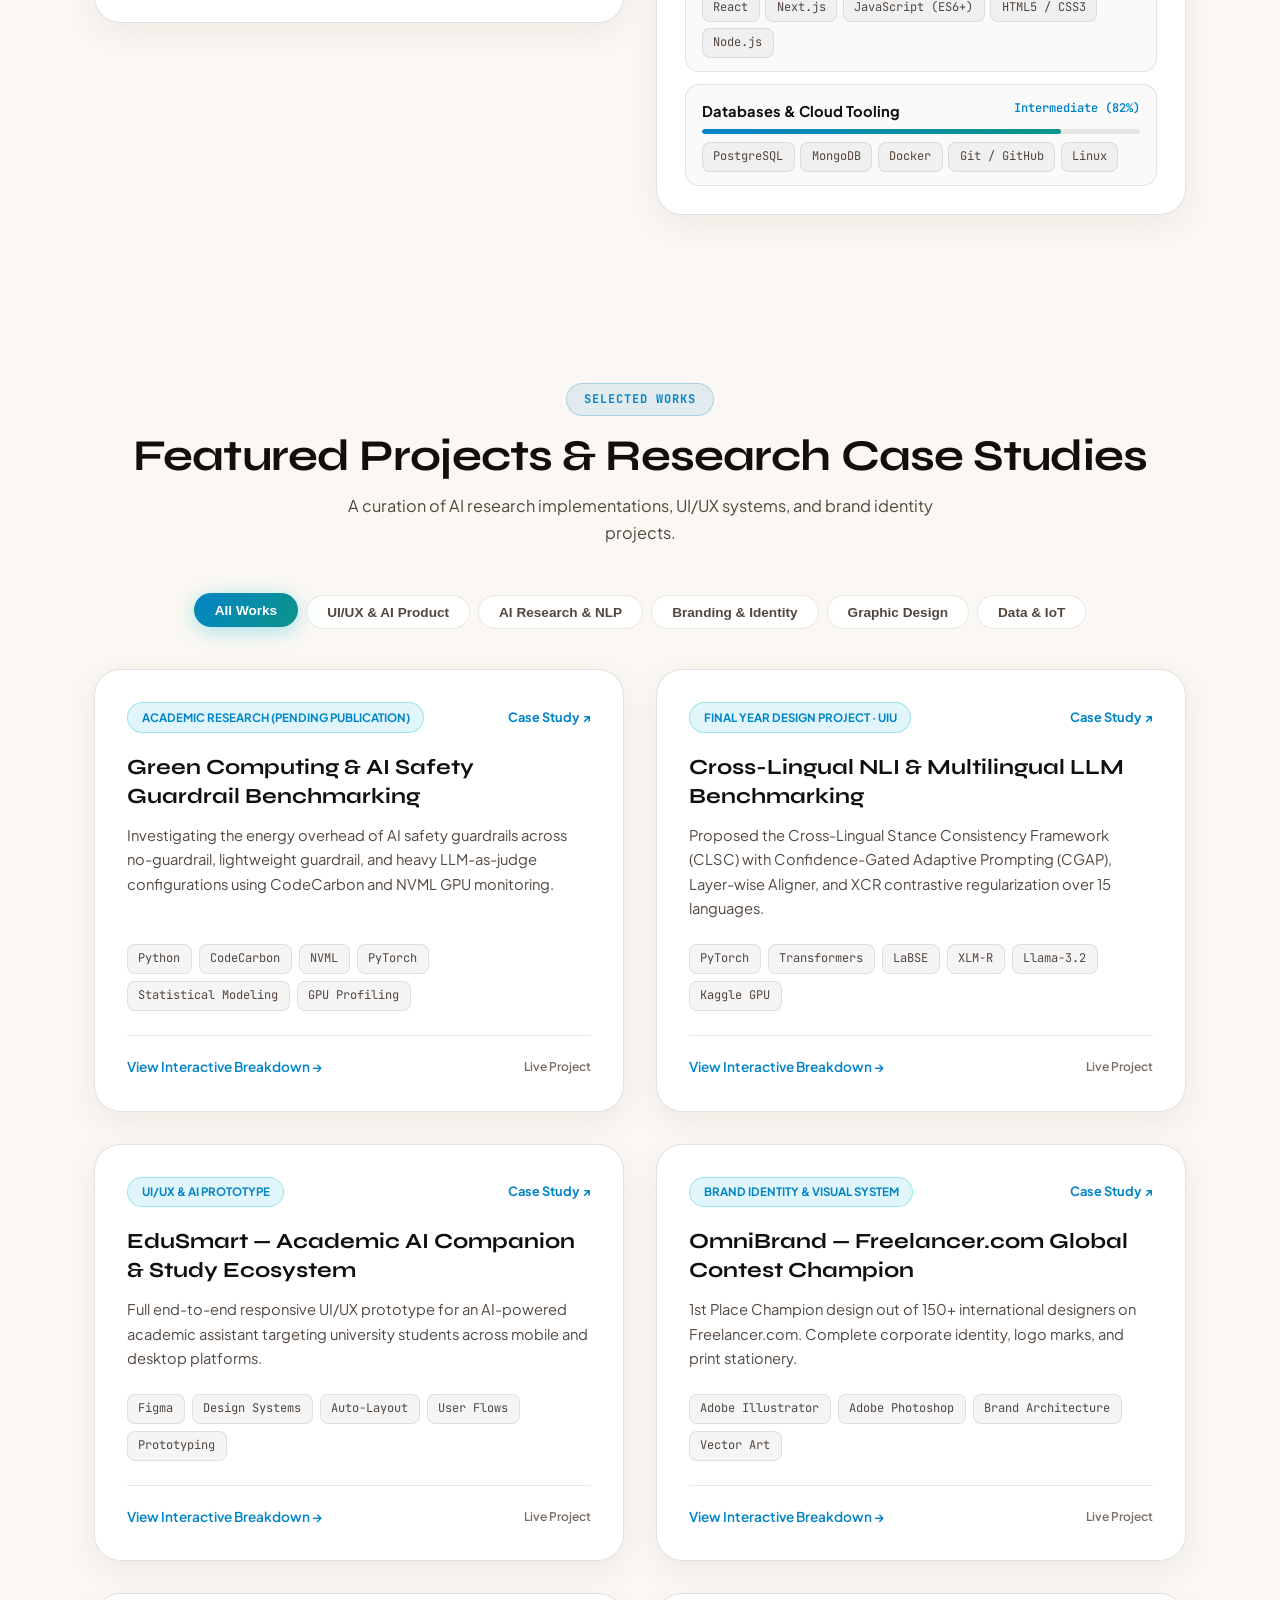
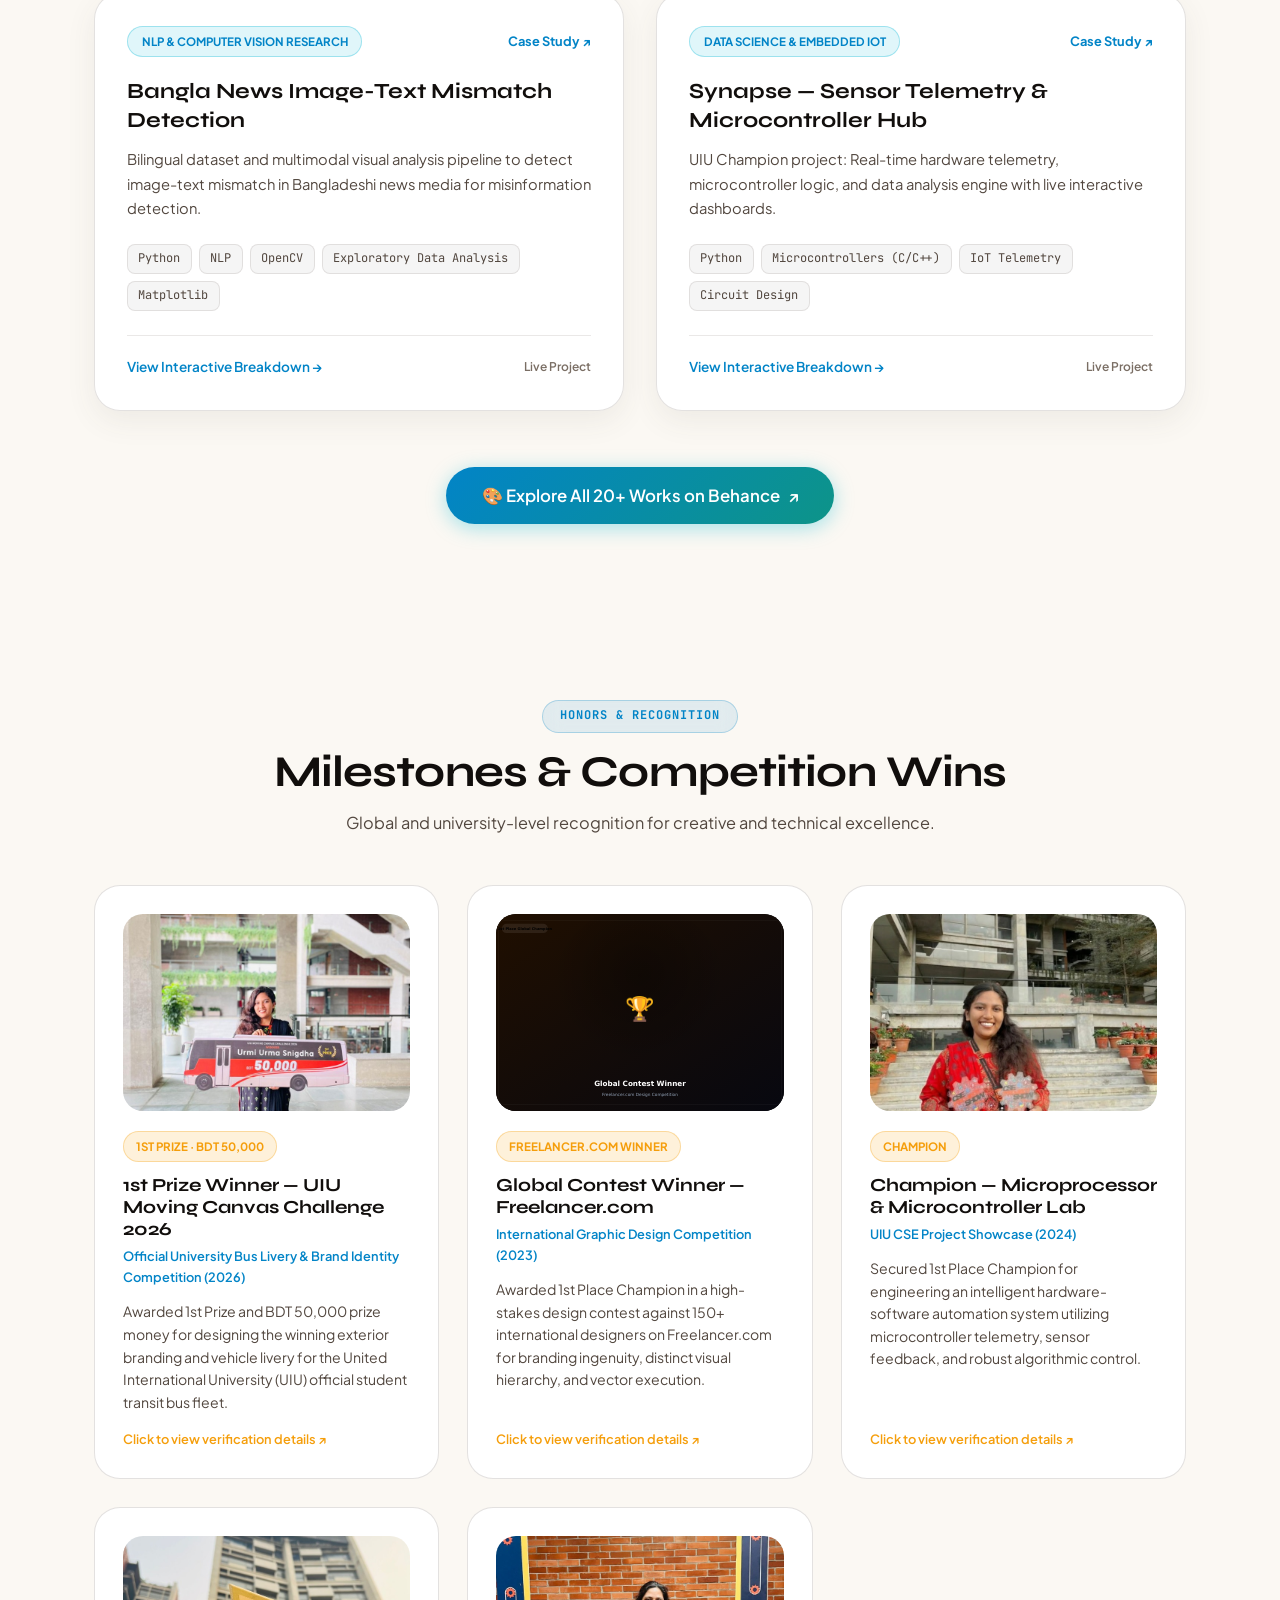
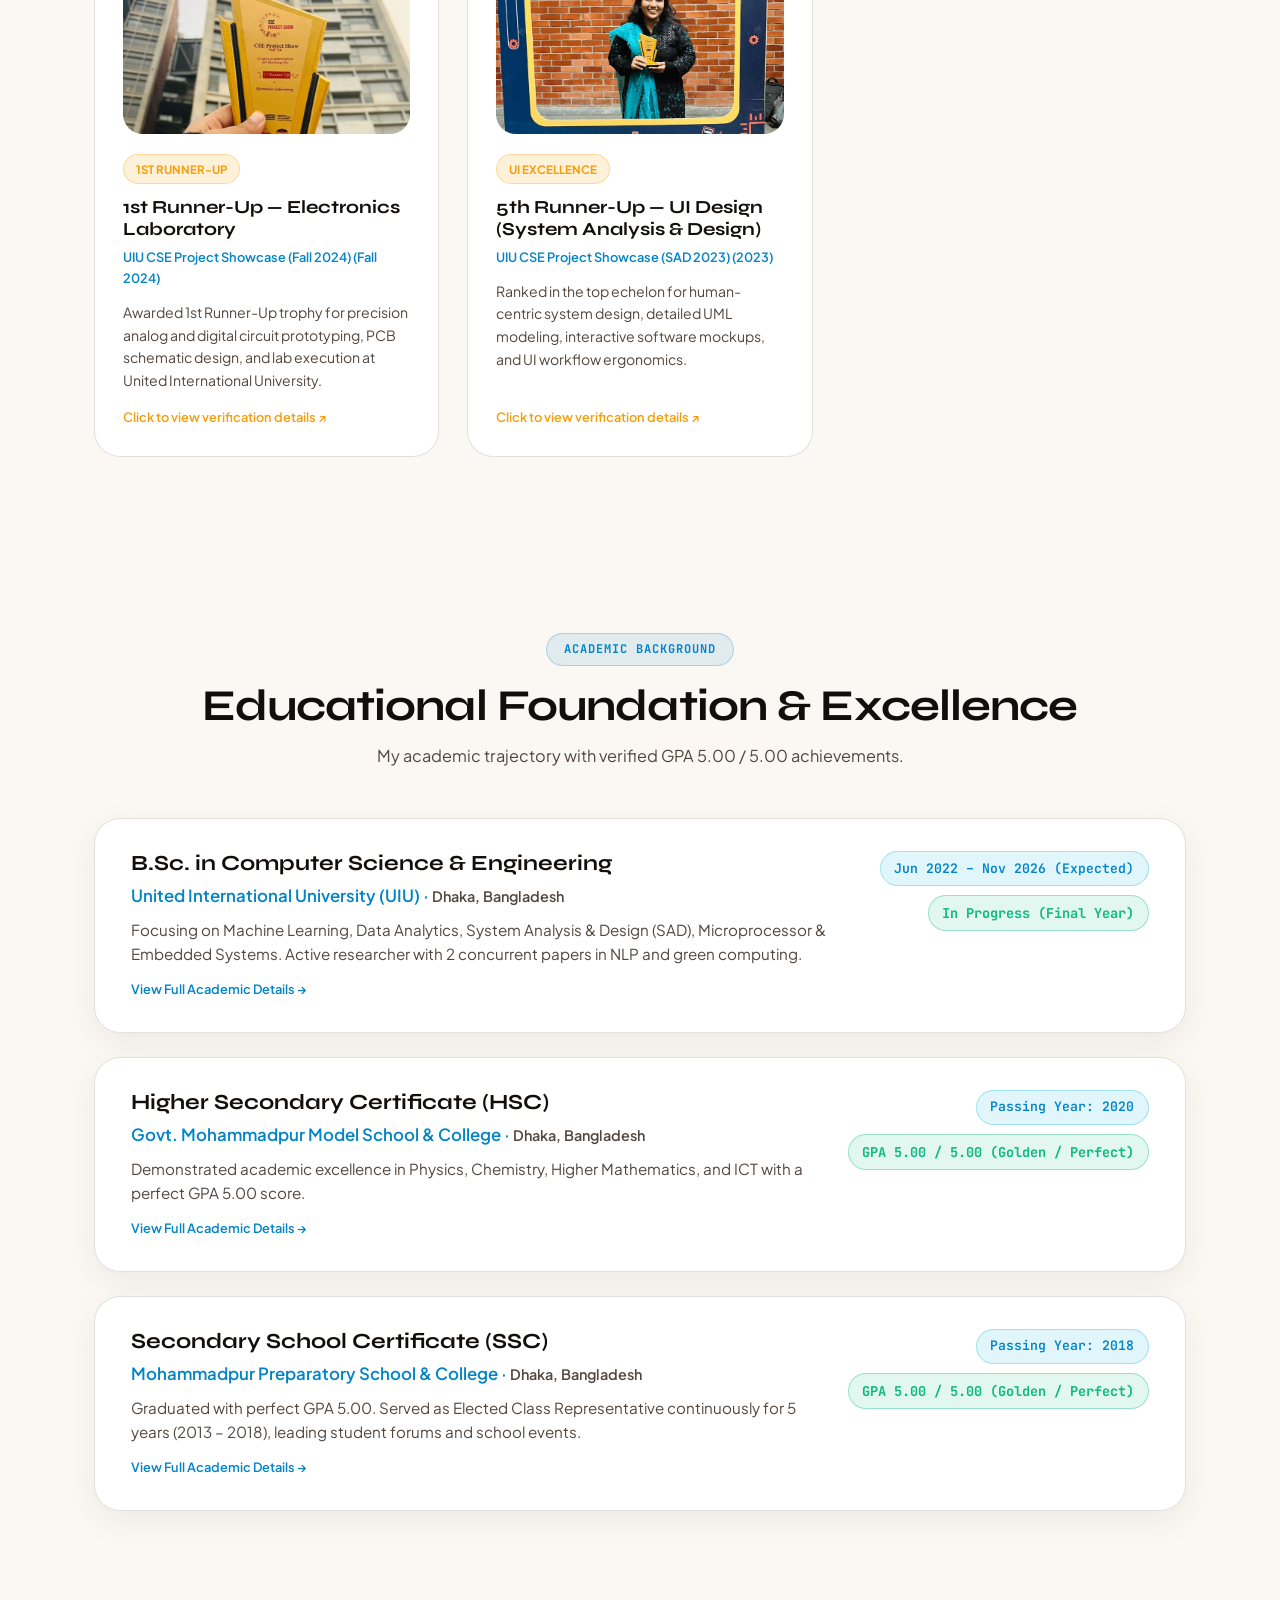
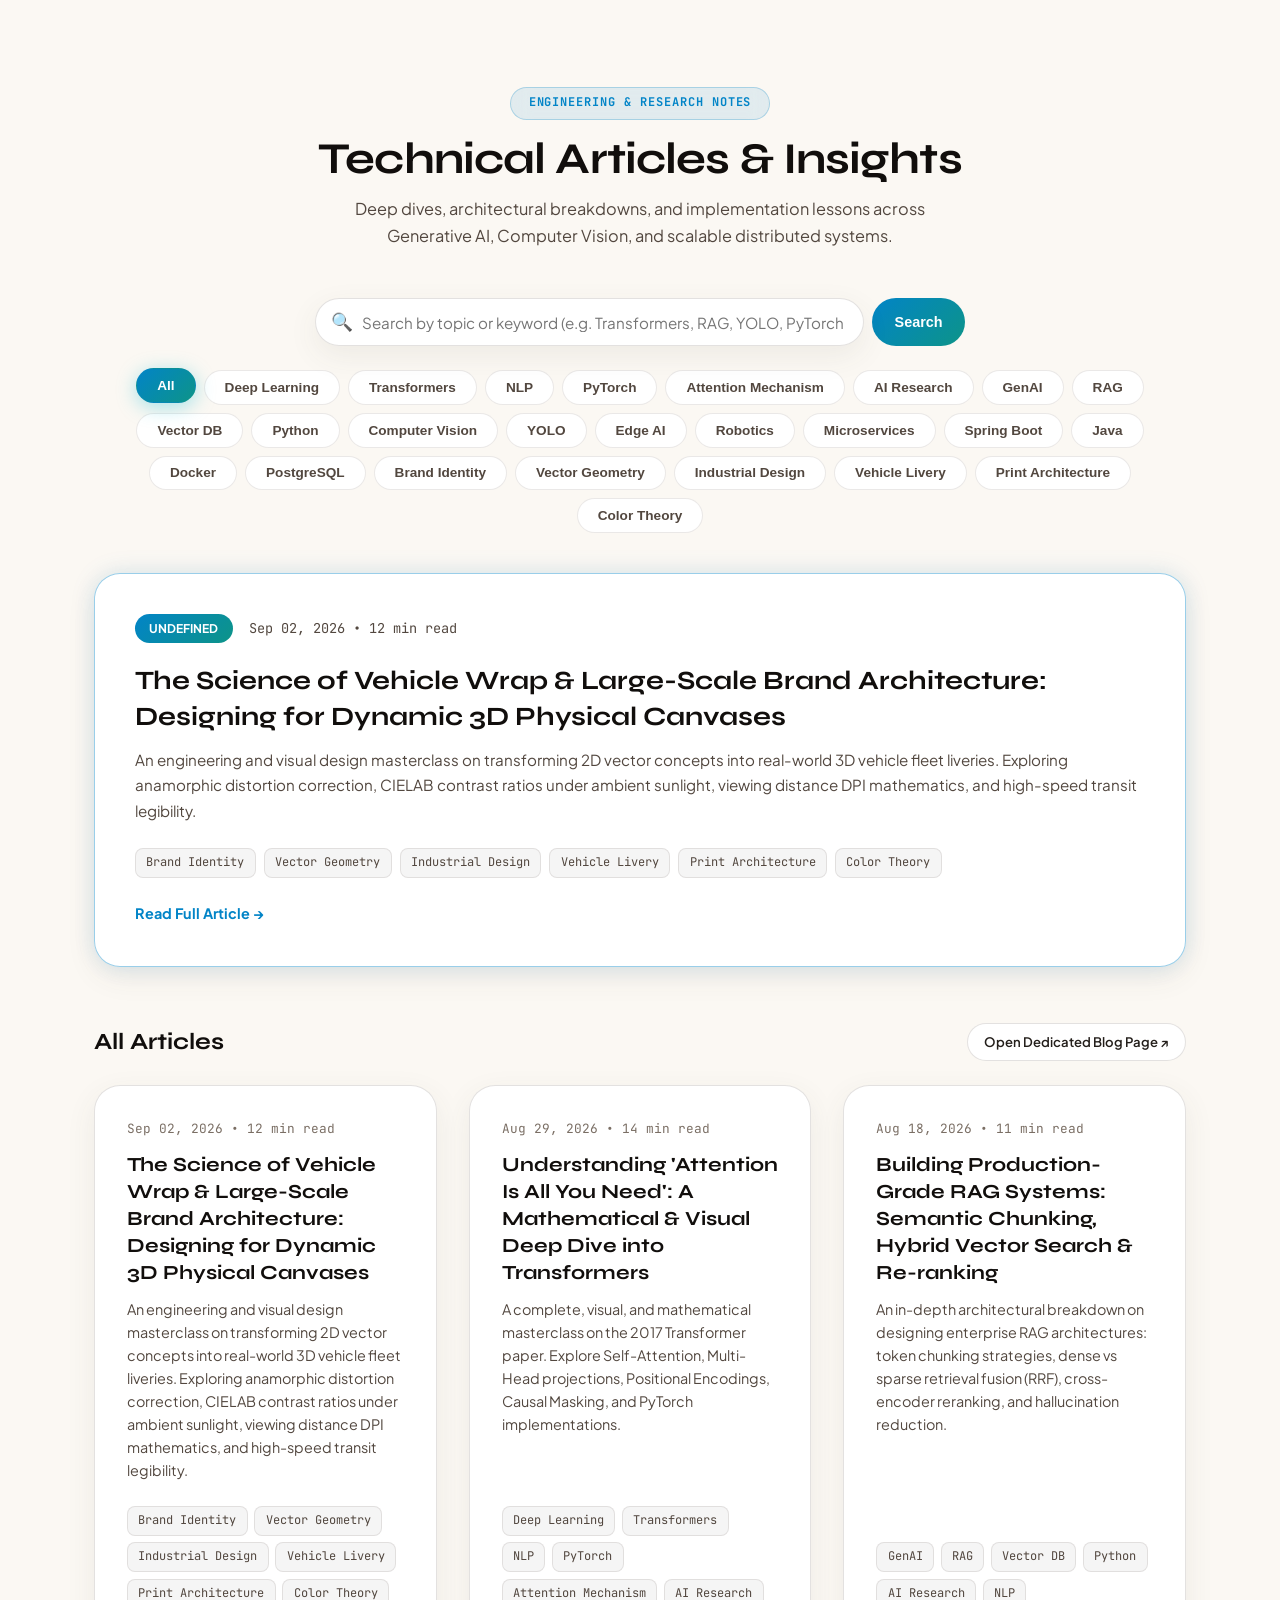
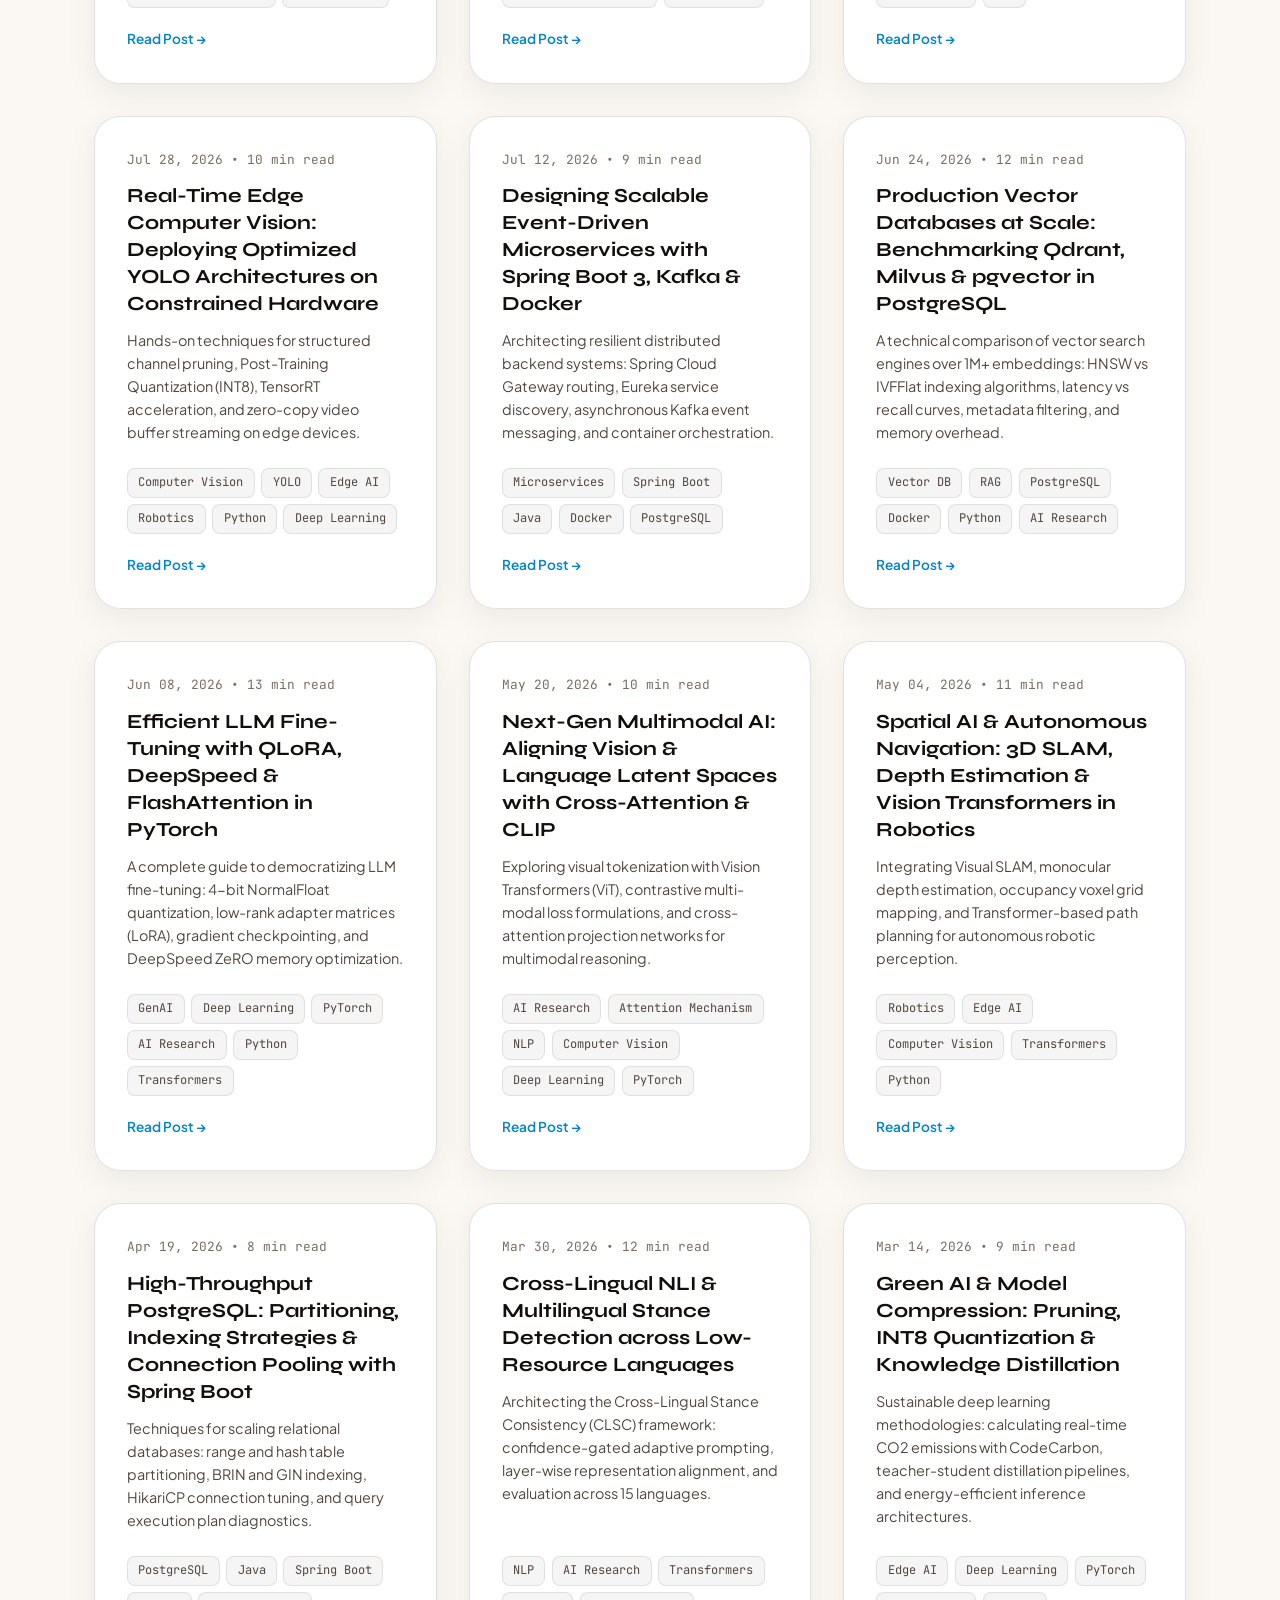
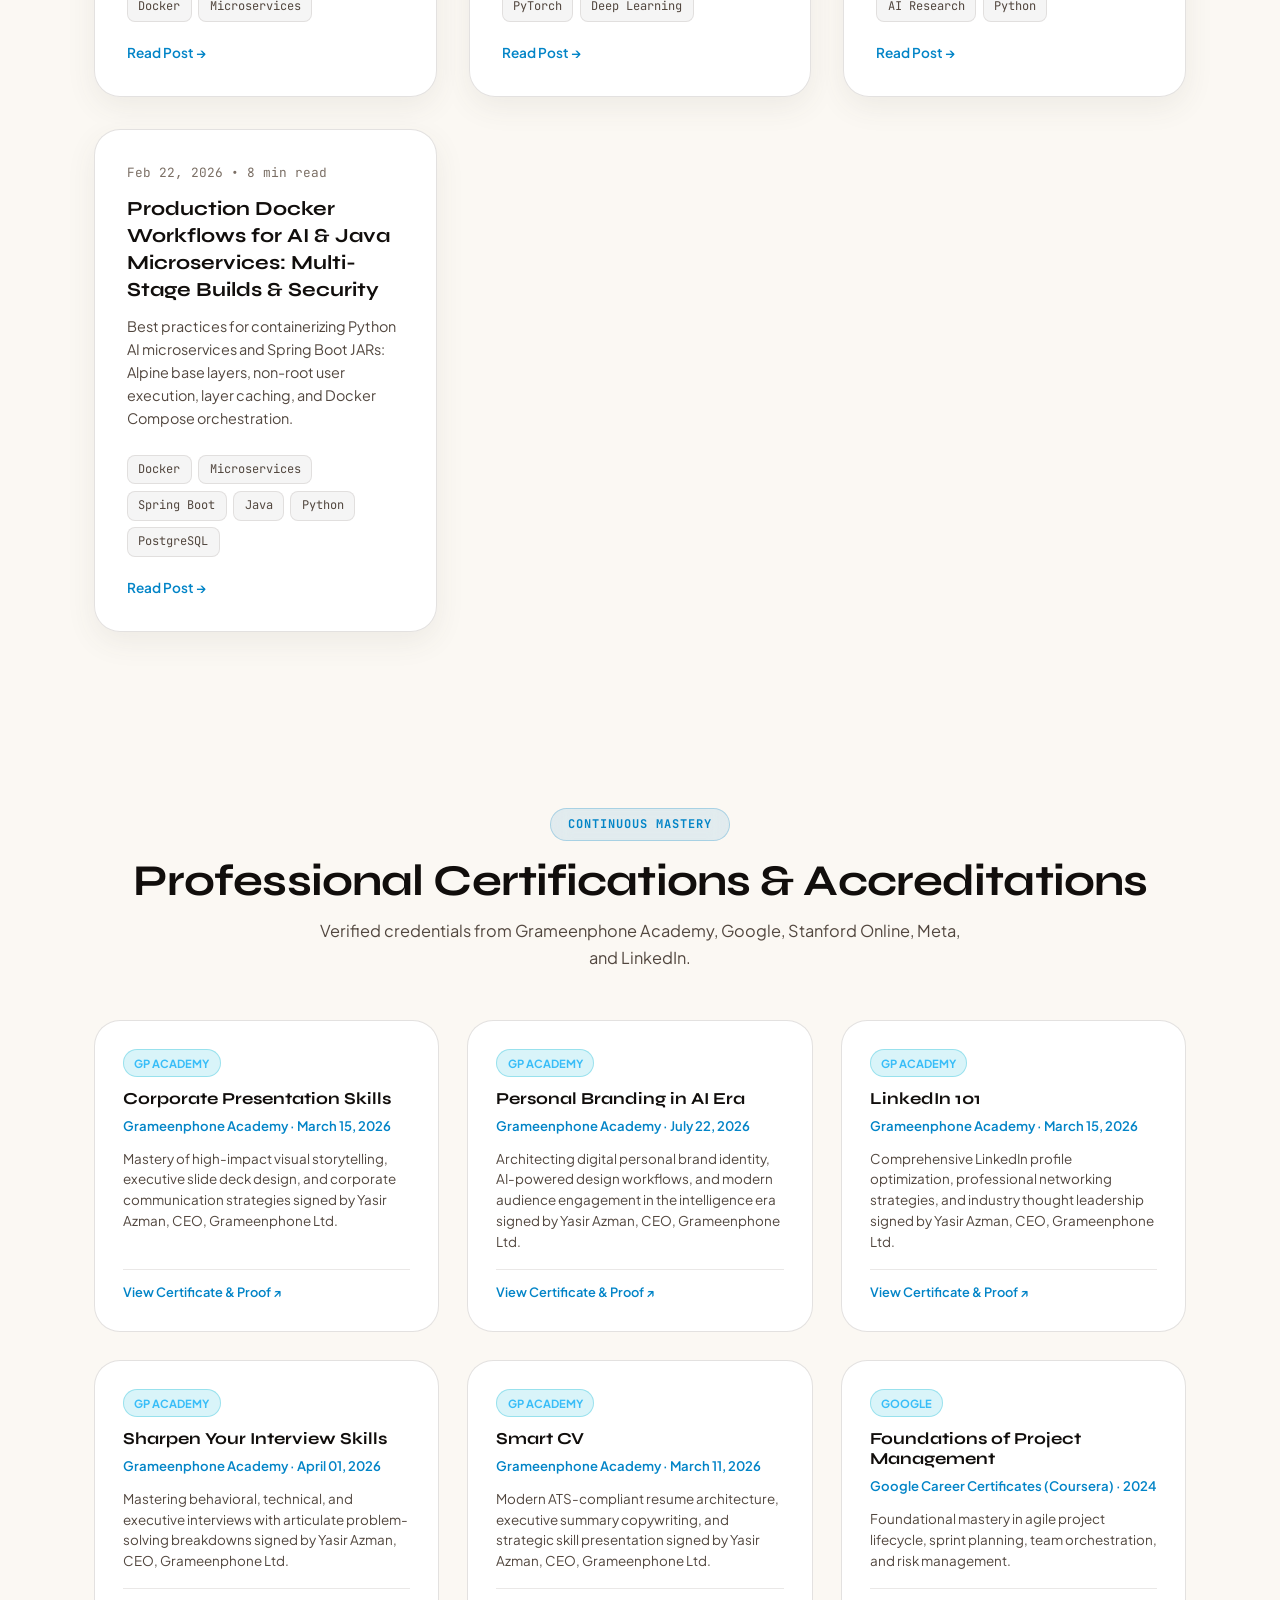
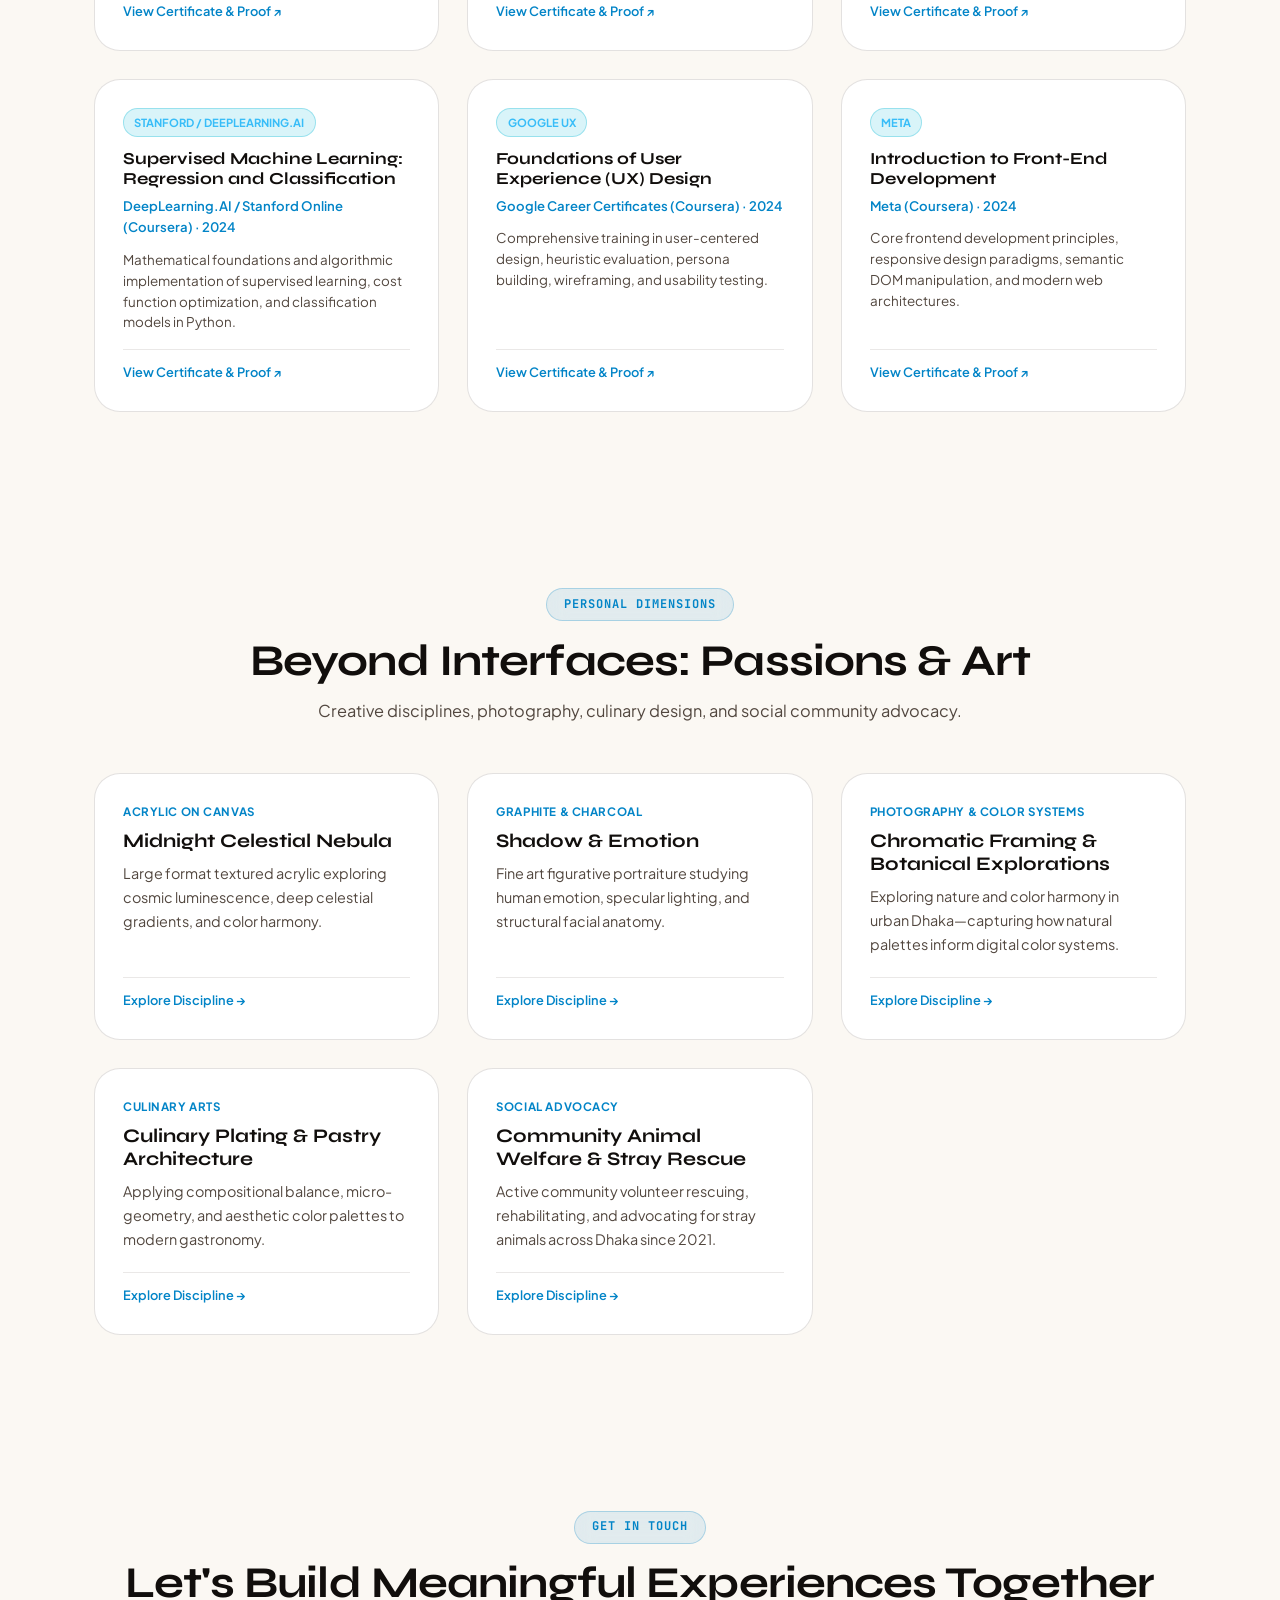
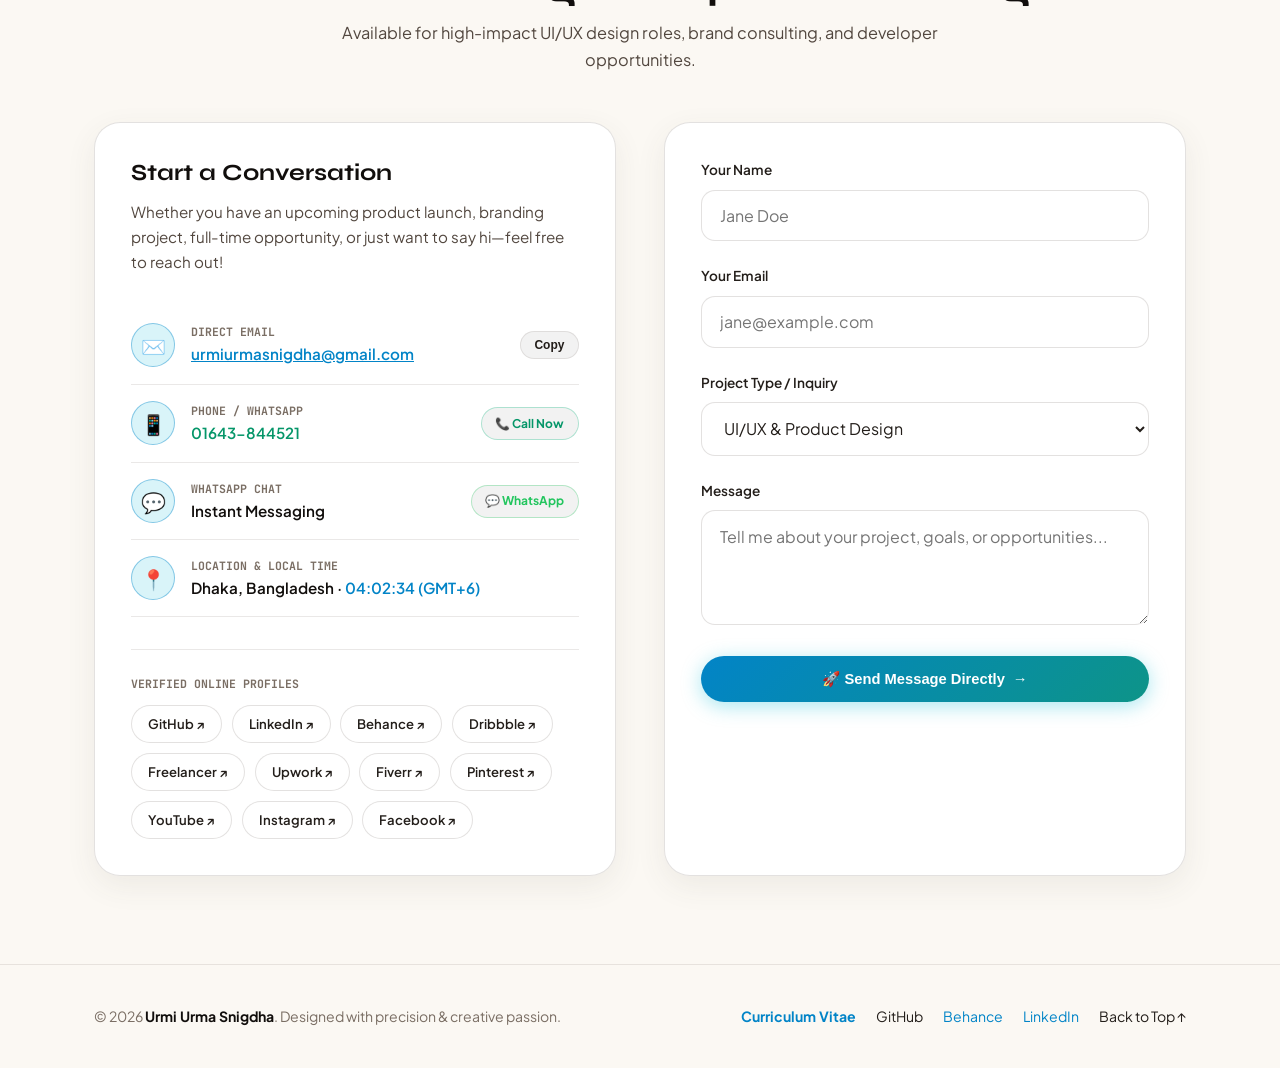
==== commit 1da13152: "Add XML sitemap, robots.txt, and Schema.org structured data for fast Google search indexing" ====
--- a/index.html
+++ b/index.html
@@ -30,6 +30,37 @@
     <link rel="stylesheet" href="css/style.css" />
     <link rel="stylesheet" href="css/components.css" />
     <link rel="stylesheet" href="css/responsive.css" />
+  
+    <!-- Google SEO Structured Data (Schema.org Person) -->
+    <script type="application/ld+json">
+    {
+      "@context": "https://schema.org",
+      "@type": "Person",
+      "name": "Urmi Urma Snigdha",
+      "alternateName": ["Urmi Snigdha", "Snigdha Urmi Urma", "Urmi Urma"],
+      "url": "https://urmisnigdha.vercel.app/",
+      "image": "https://urmisnigdha.vercel.app/assets/photos/urmi-portrait.jpg",
+      "sameAs": [
+        "https://www.linkedin.com/in/urmi-urma-snigdha-4836362a1/",
+        "https://www.behance.net/urmisnigdha",
+        "https://github.com/snigdhaurmiurma",
+        "https://dribbble.com/urmisnigdha",
+        "https://www.freelancer.com.bd/u/urmisnigdha",
+        "https://upwork.com/freelancers/~011290c250c742513a"
+      ],
+      "jobTitle": "UI/UX Designer, Graphic Designer & AI Data Science Researcher",
+      "worksFor": {
+        "@type": "EducationalOrganization",
+        "name": "United International University (UIU)"
+      },
+      "alumniOf": {
+        "@type": "EducationalOrganization",
+        "name": "United International University"
+      },
+      "description": "Official Portfolio & Academic Research of Urmi Urma Snigdha. UI/UX Designer, 1st Prize Winner UIU Moving Canvas 2026, Global Contest Champion on Freelancer.com."
+    }
+    </script>
+
   </head>
   <body>
     <!-- Liquid Glass Navigation Capsule -->
--- a/css/components.css
+++ b/css/components.css
@@ -1183,3 +1183,43 @@
   transform: translateY(0);
   opacity: 1;
 }
+
+/* Contact Form Card Highlight Animation when Let's Talk is clicked */
+.contact-form-card {
+  transition: box-shadow 0.4s ease, border-color 0.4s ease, transform 0.3s ease;
+}
+
+.contact-form-card.highlight-focus {
+  border-color: var(--accent-cyan) !important;
+  box-shadow: 0 0 40px rgba(6, 182, 212, 0.45), var(--shadow-card) !important;
+  transform: scale(1.01);
+}
+
+.form-input {
+  width: 100%;
+  padding: 0.9rem 1.15rem;
+  border-radius: var(--radius-md);
+  background: rgba(0, 0, 0, 0.25);
+  border: 1px solid var(--border-glass);
+  color: var(--text-main);
+  font-family: var(--font-body);
+  font-size: 16px !important;
+  outline: none;
+  transition: var(--transition-smooth);
+  box-sizing: border-box;
+}
+
+html.light .form-input {
+  background: #ffffff;
+  border-color: var(--border-glass);
+  color: var(--text-main);
+}
+
+.form-input:focus {
+  border-color: var(--accent-cyan);
+  box-shadow: 0 0 18px rgba(6, 182, 212, 0.3);
+}
+
+.btn-gradient {
+  min-height: 46px;
+}
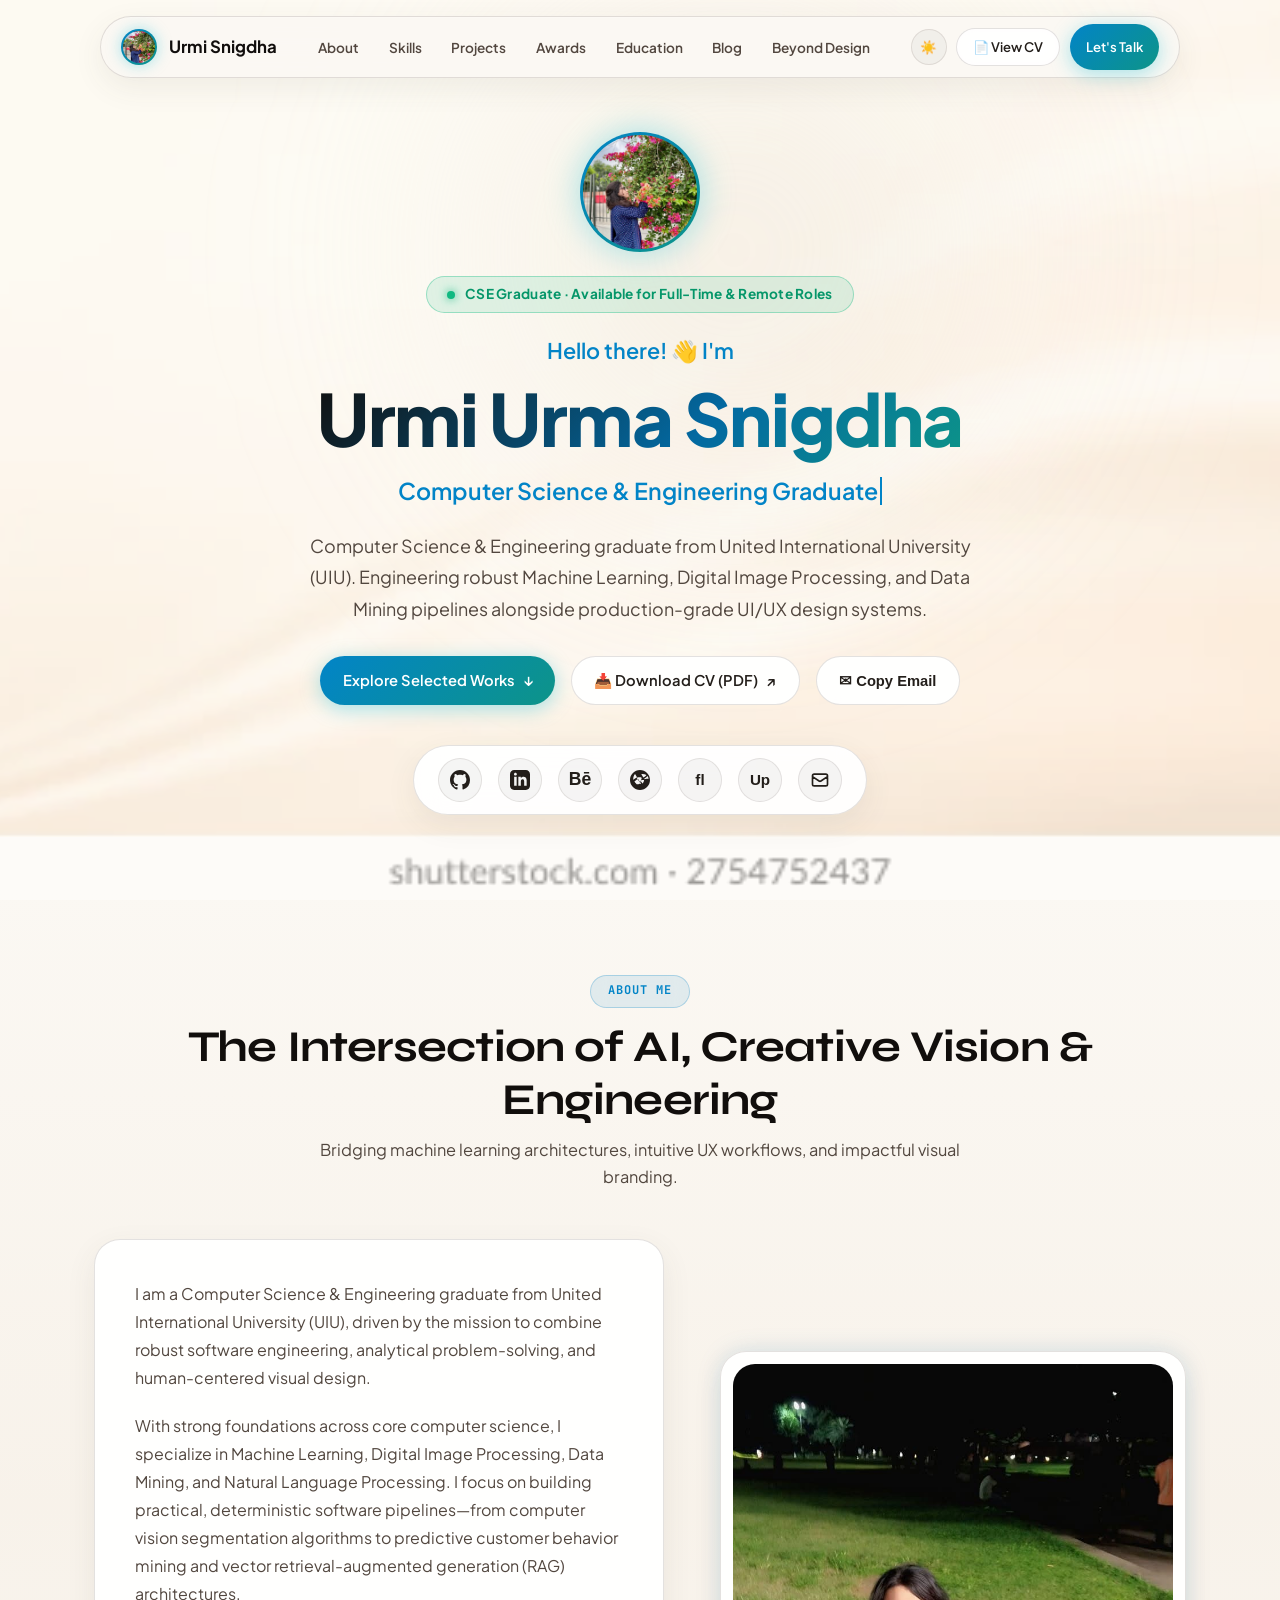
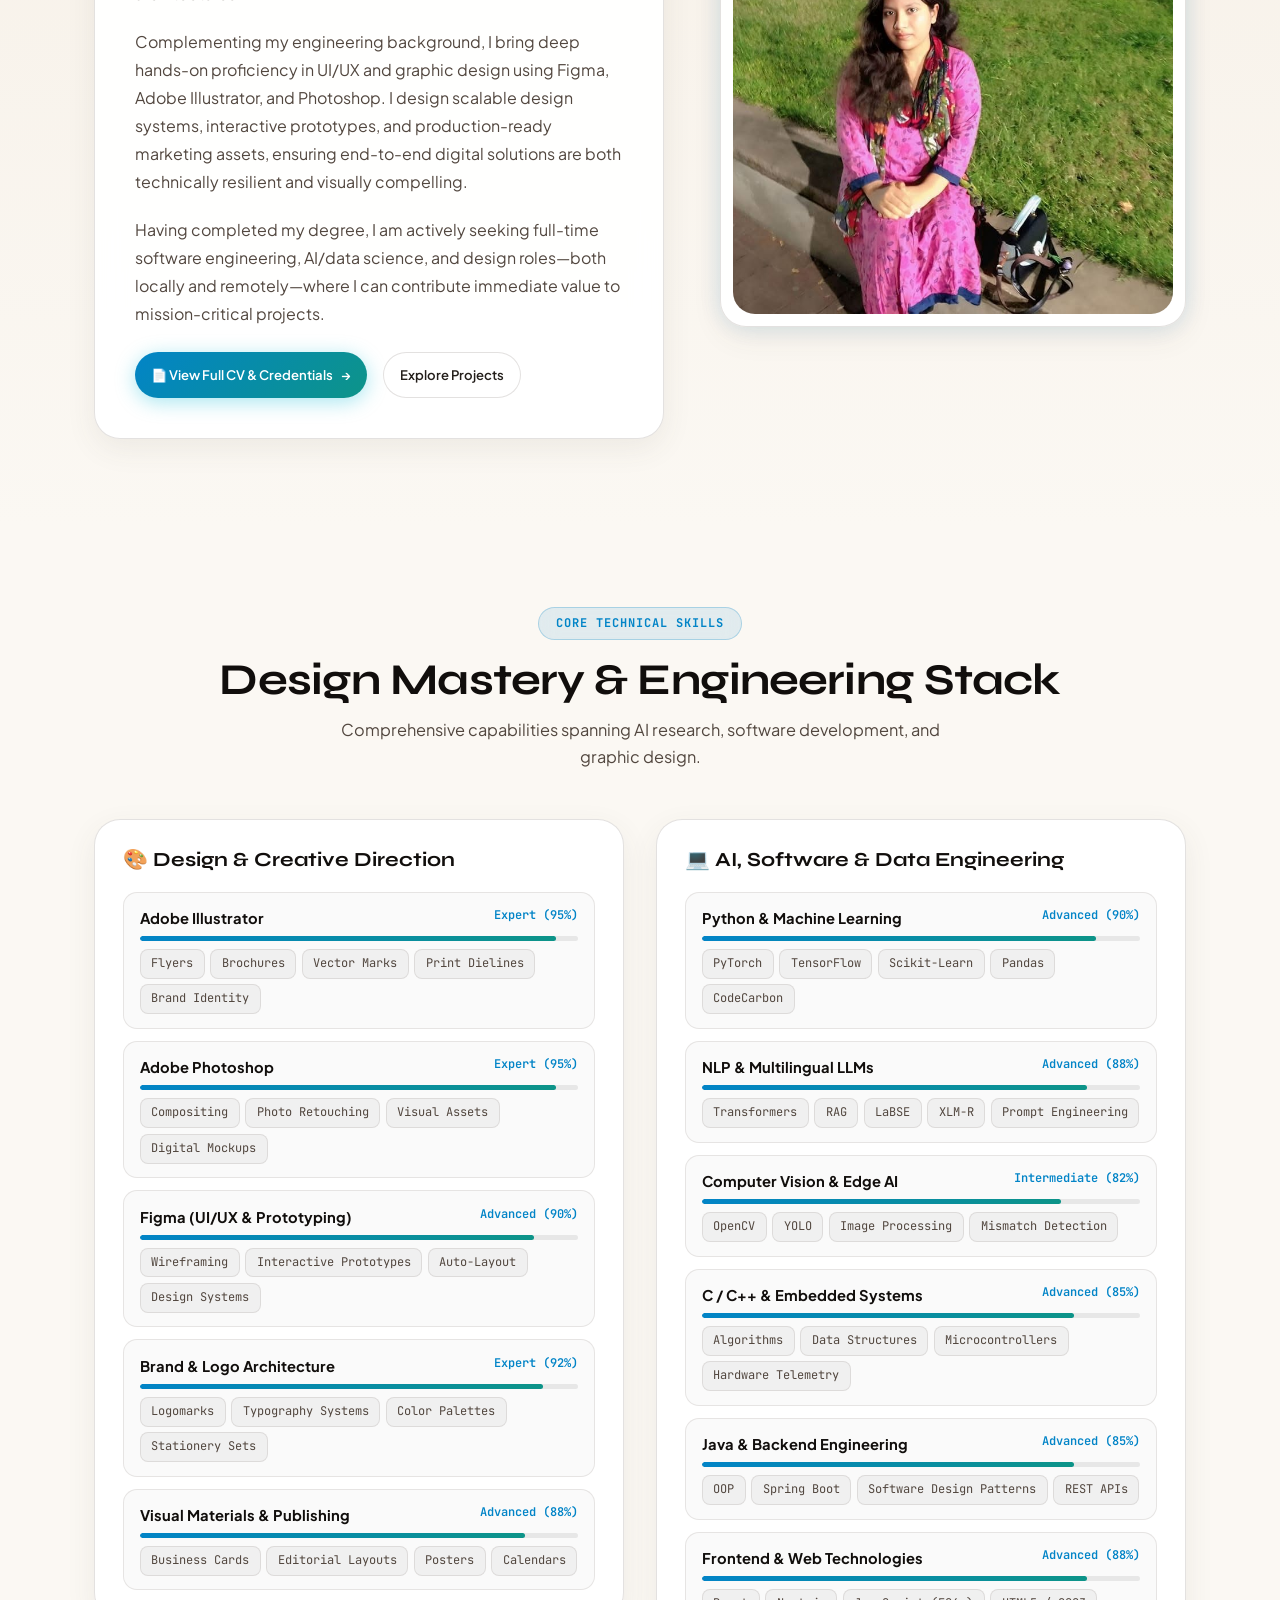
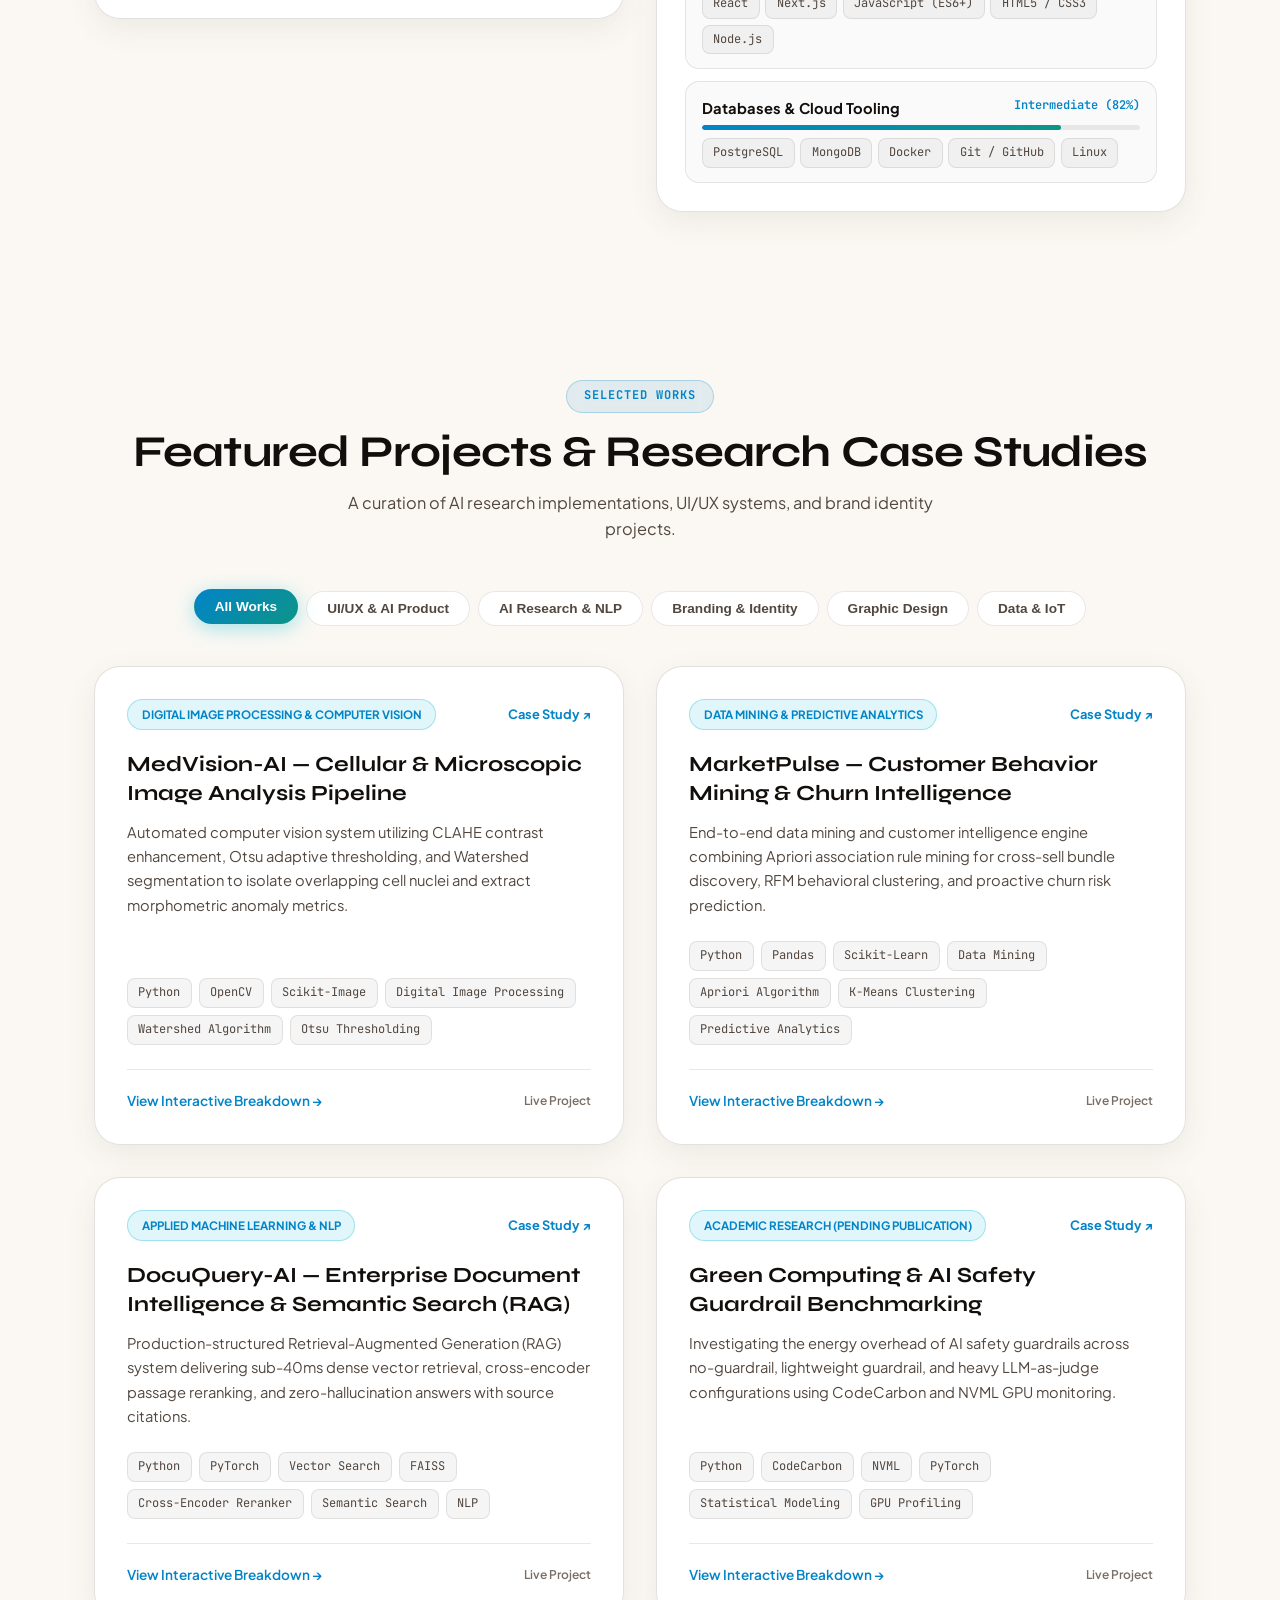
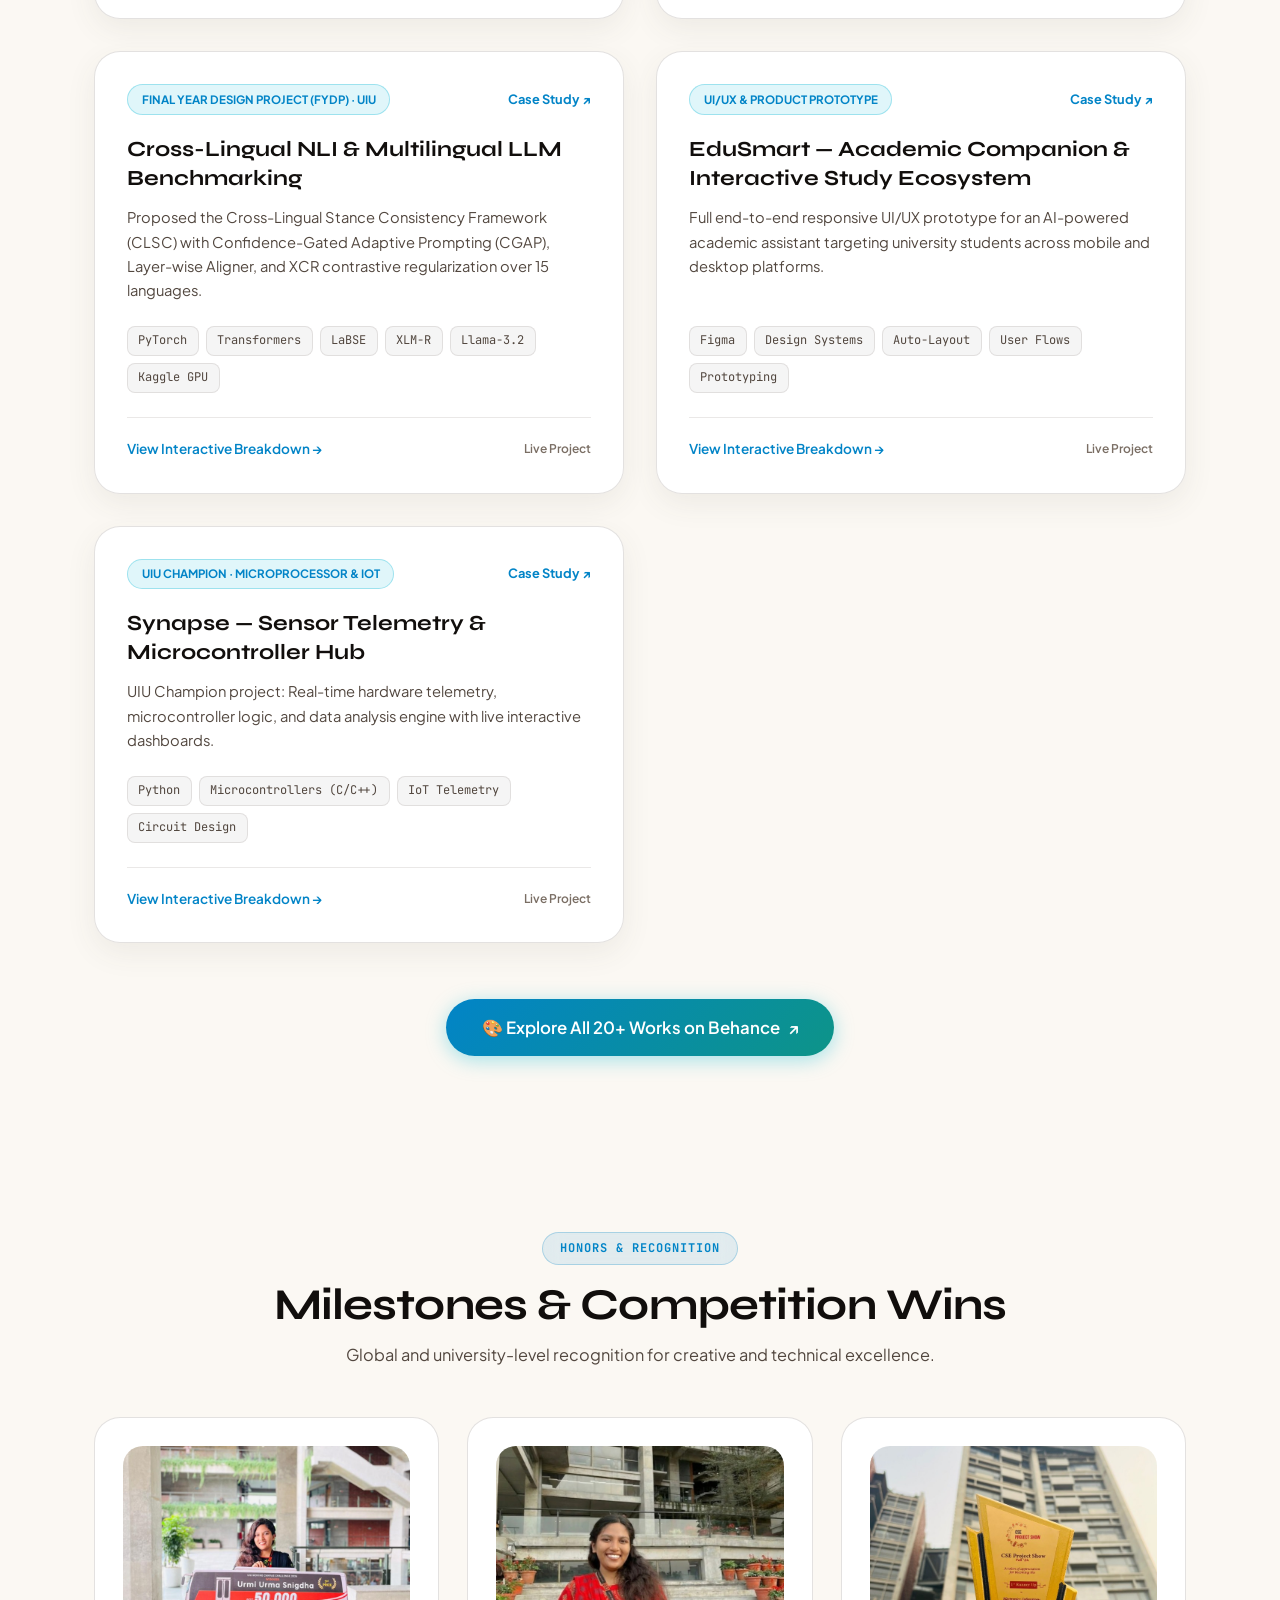
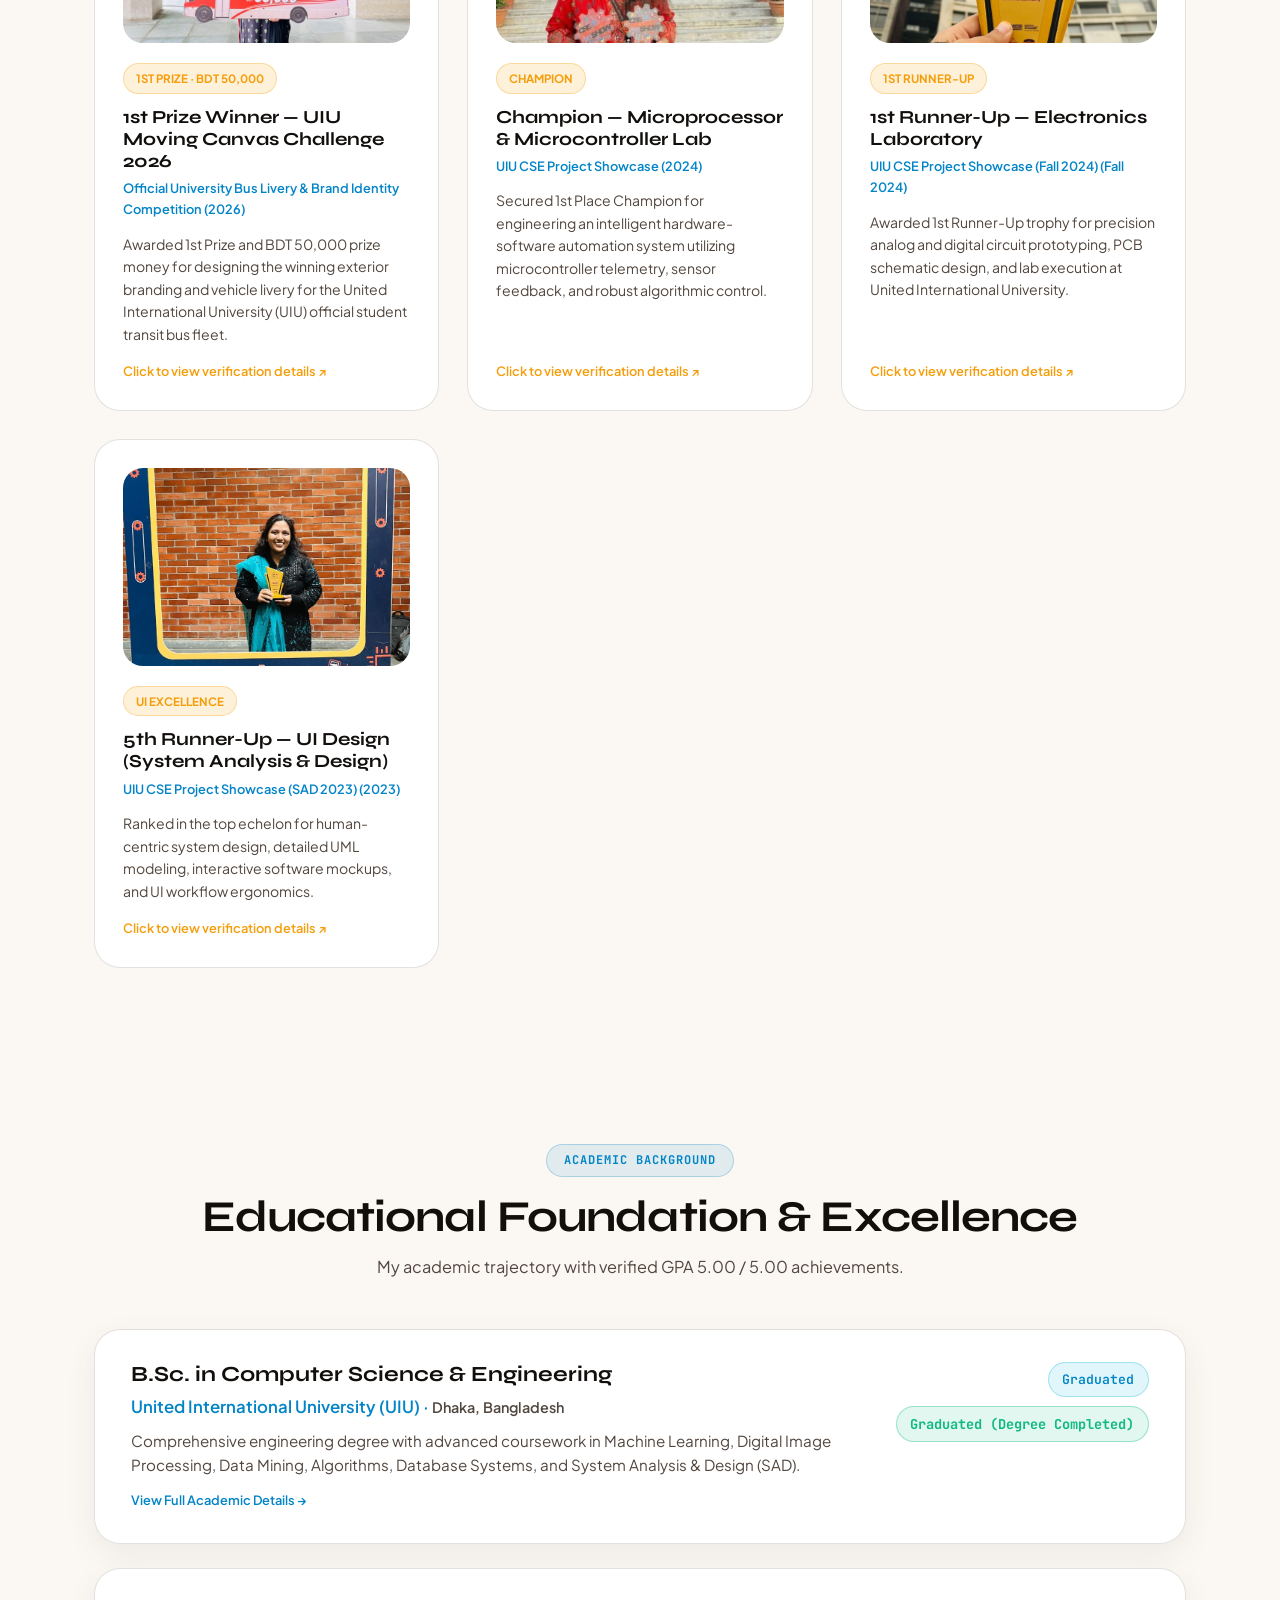
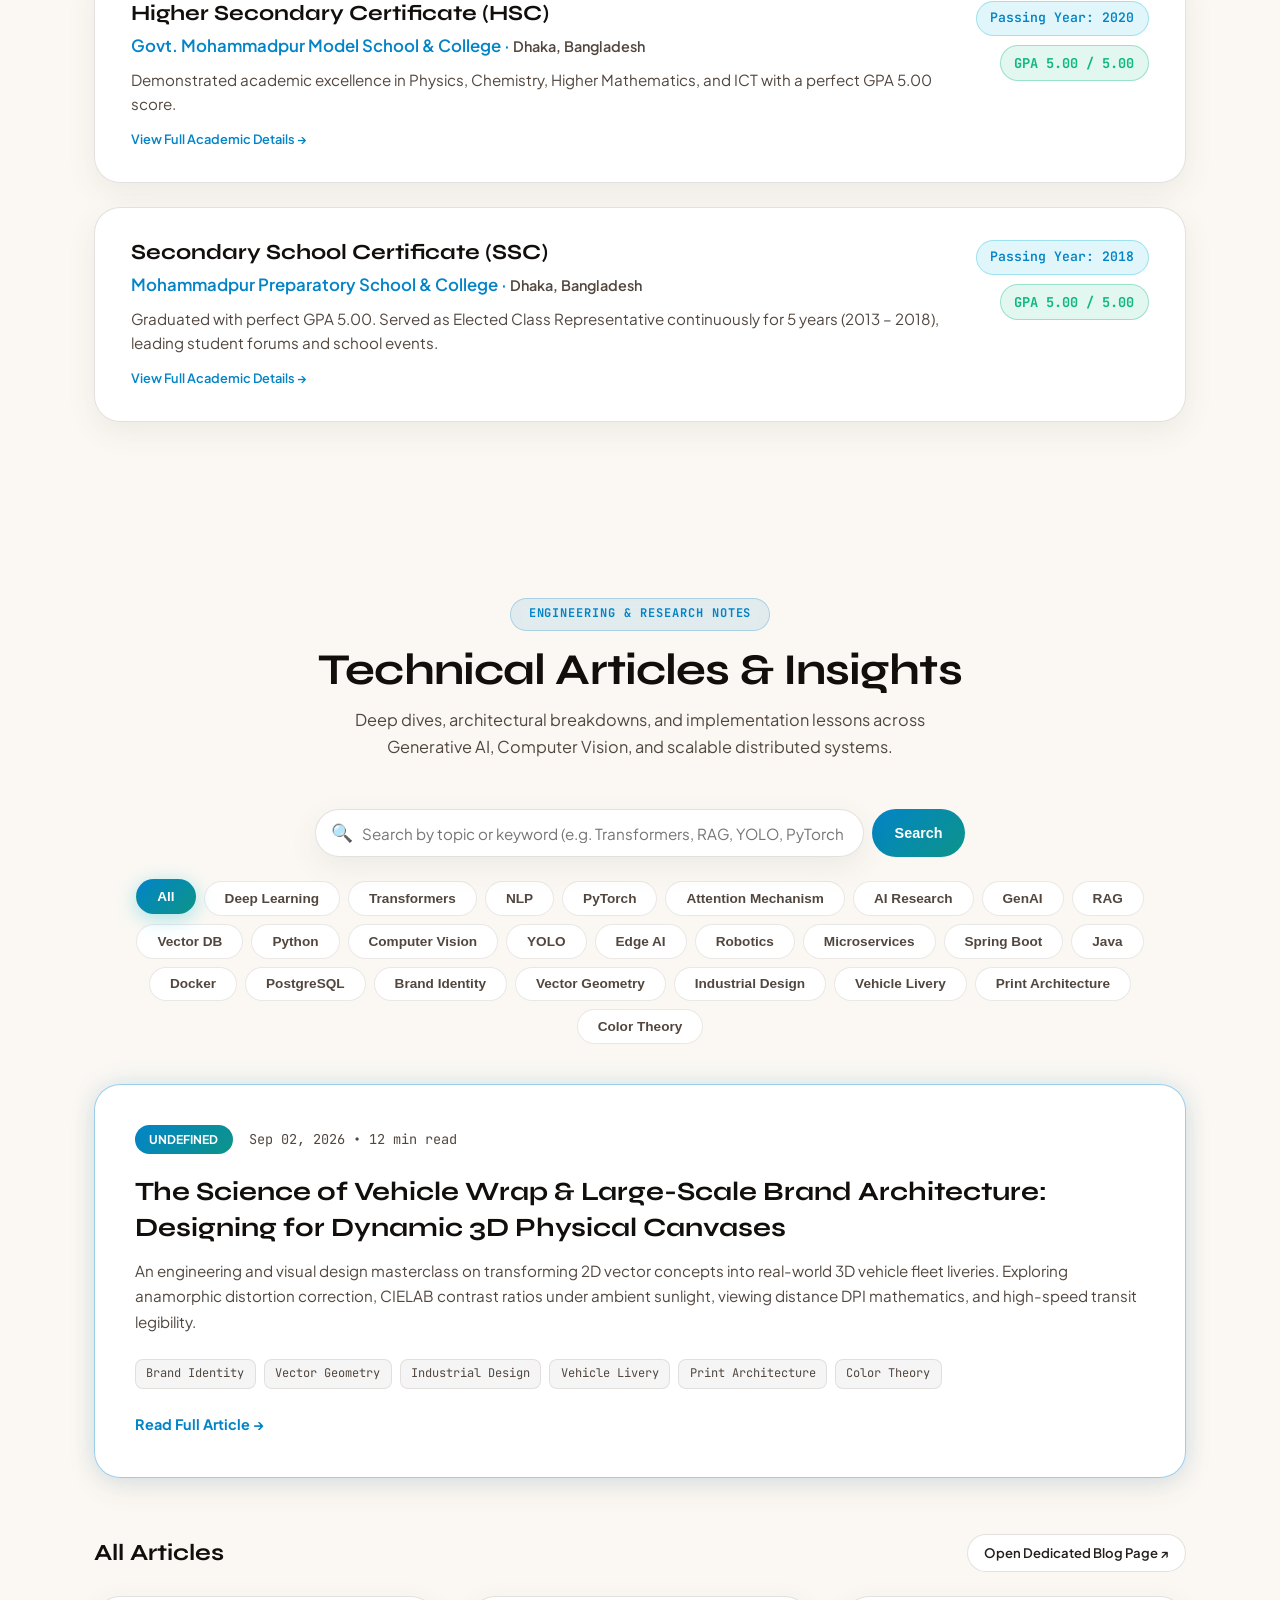
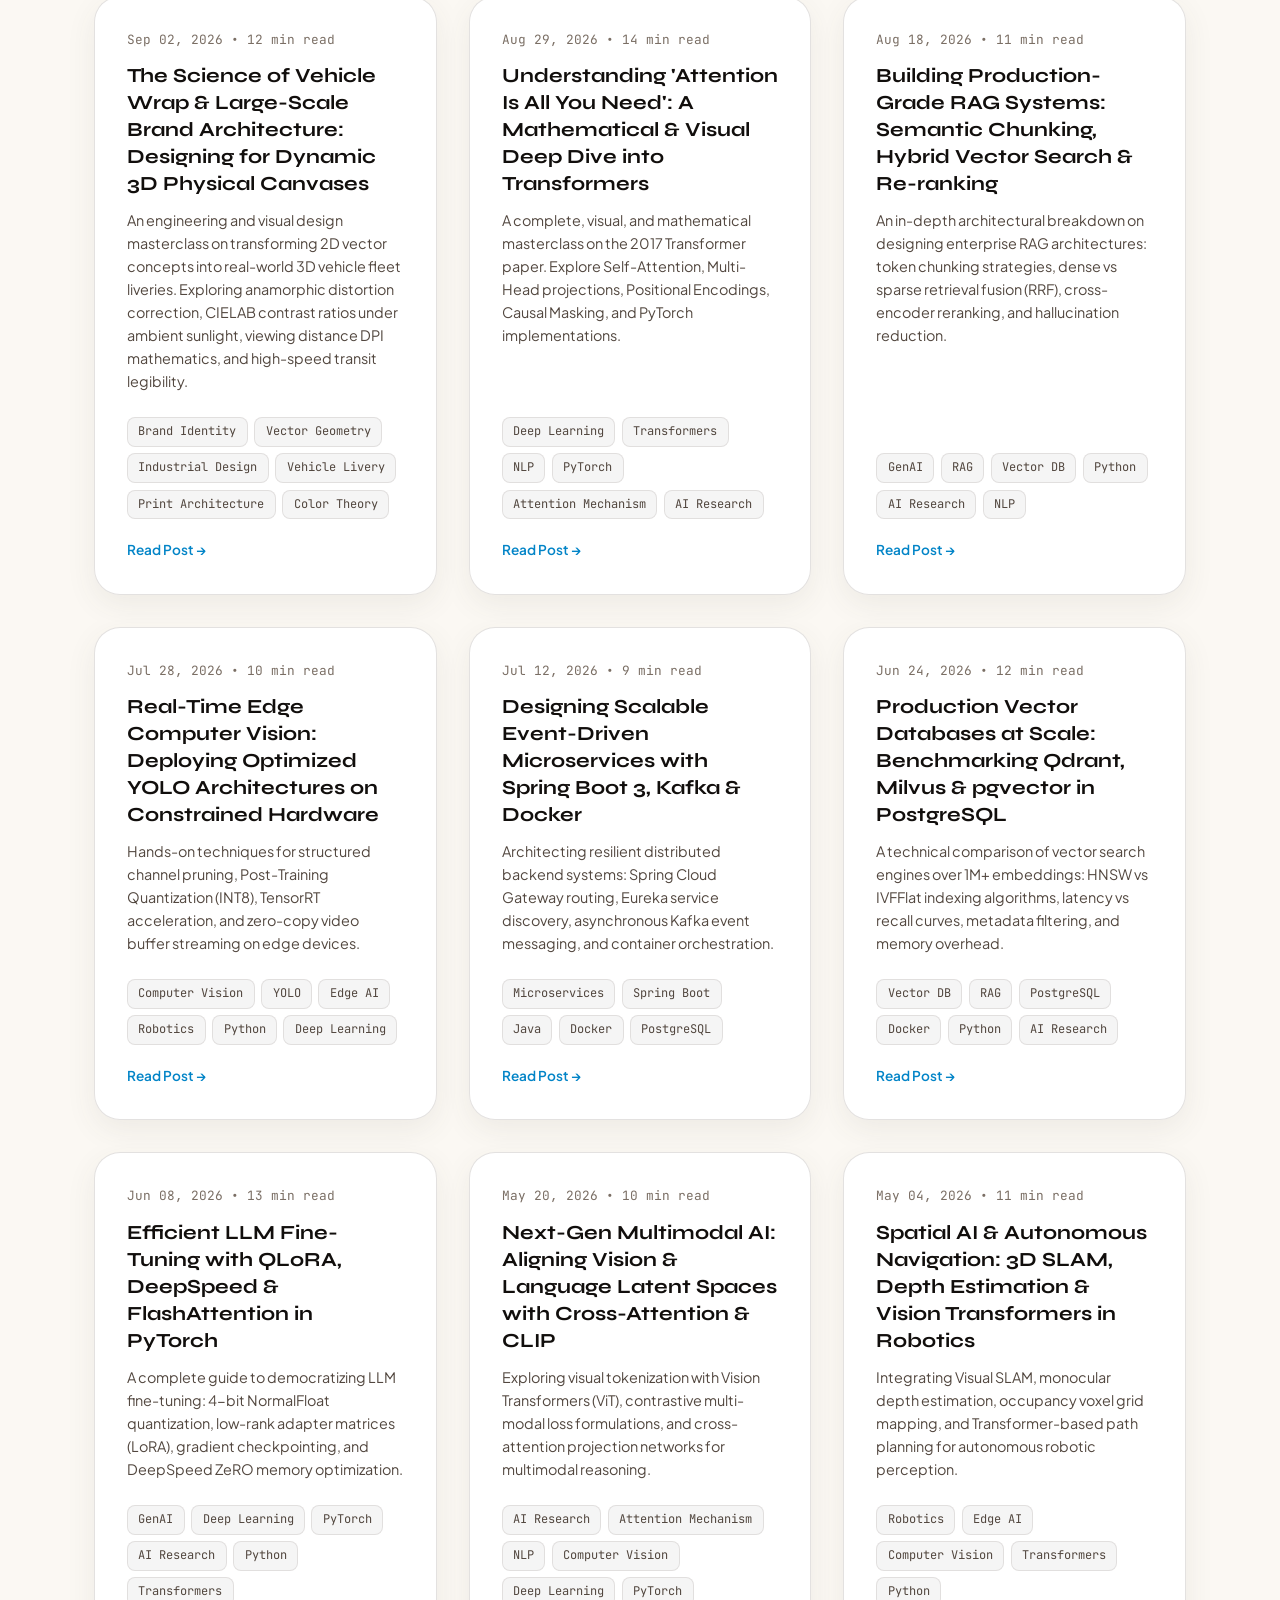
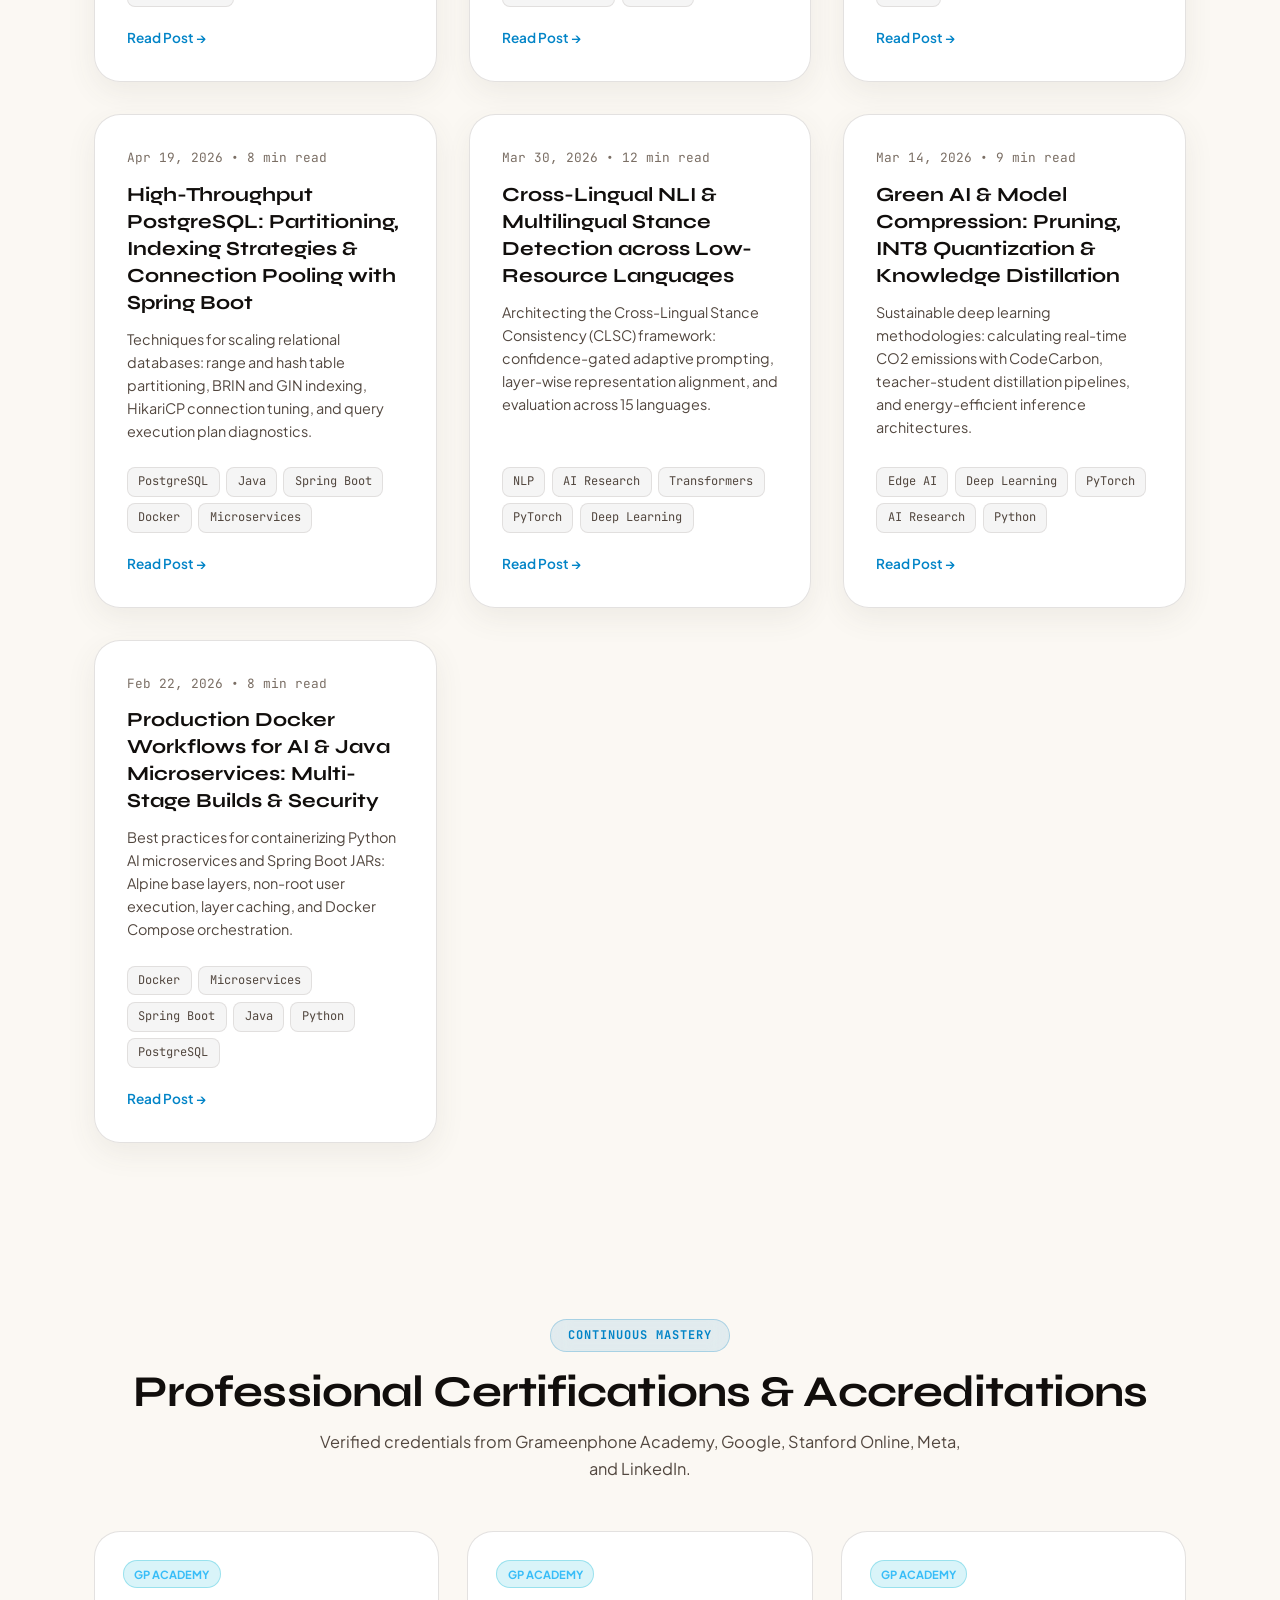
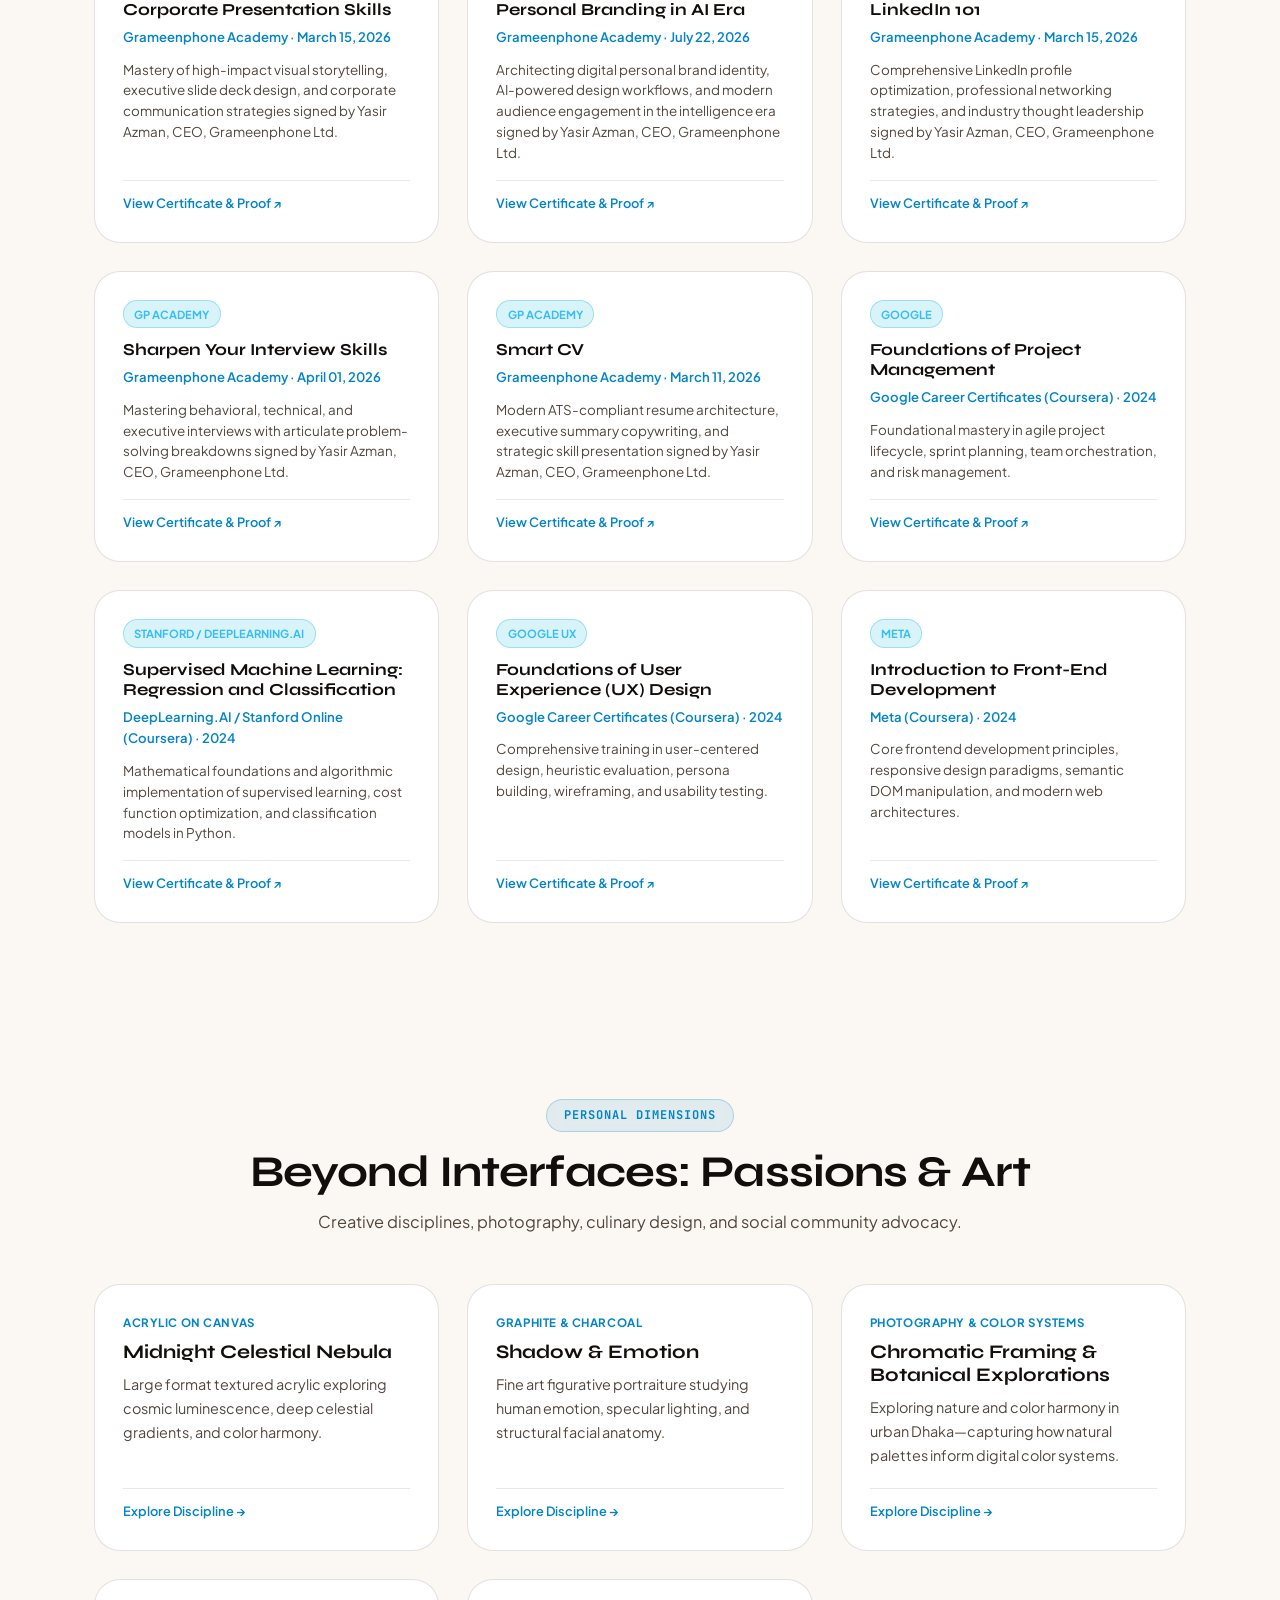
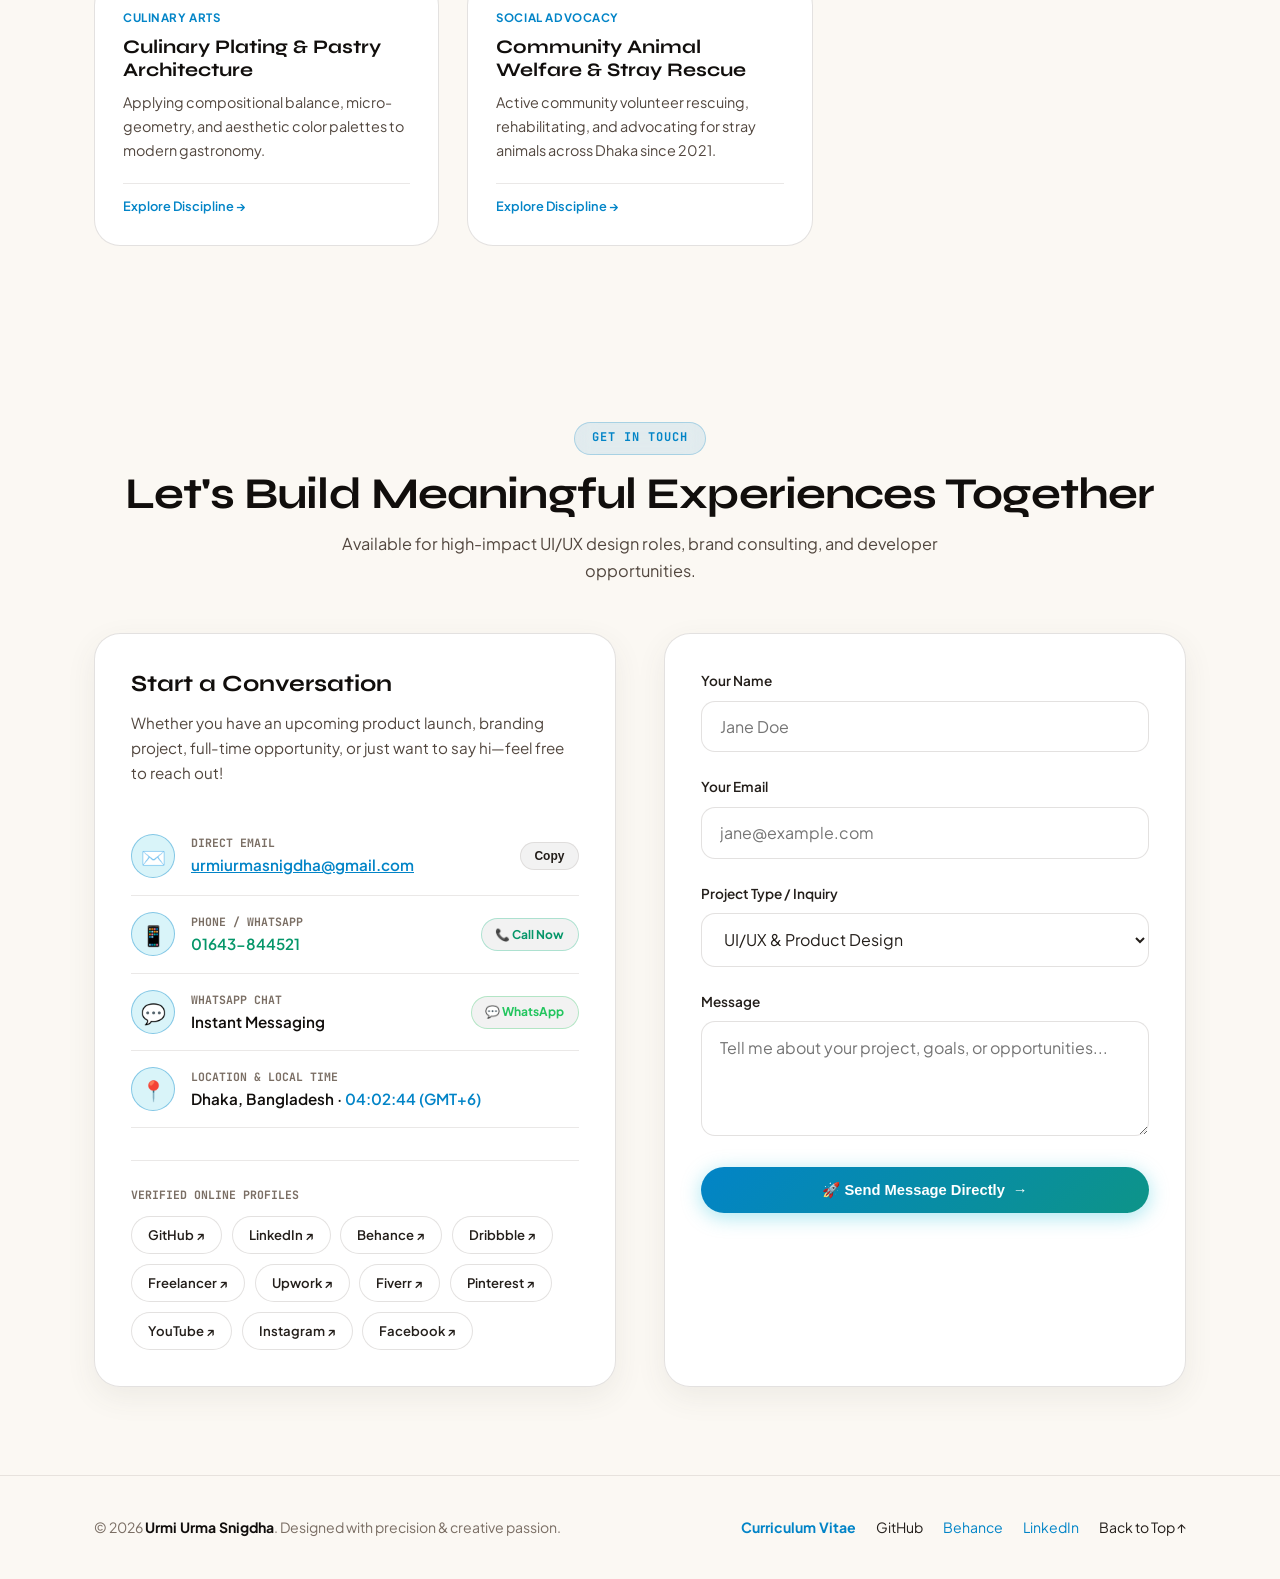
==== commit 6537372c: "Transition to CSE Graduate profile, remove OmniBrand, remove golden label, keep CGPA private, and pu" ====
--- a/index.html
+++ b/index.html
@@ -3,8 +3,8 @@
   <head>
     <meta charset="UTF-8" />
     <meta name="viewport" content="width=device-width, initial-scale=1.0" />
-    <title>Urmi Urma Snigdha | UI/UX Designer · AI &amp; Data Science Researcher</title>
-    <meta name="description" content="Personal portfolio of Urmi Urma Snigdha - UI/UX Designer, Graphic Designer, and CSE (Data Science) Student at United International University." />
+    <title>Urmi Urma Snigdha | Computer Science &amp; Engineering Graduate · UI/UX Designer</title>
+    <meta name="description" content="Personal portfolio and software engineering works of Urmi Urma Snigdha - Computer Science &amp; Engineering Graduate from United International University (UIU), UI/UX Designer, and 1st Prize Winner UIU Moving Canvas 2026." />
     
     <!-- Theme Auto-Detect Script -->
     <script>
@@ -48,7 +48,7 @@
         "https://www.freelancer.com.bd/u/urmisnigdha",
         "https://upwork.com/freelancers/~011290c250c742513a"
       ],
-      "jobTitle": "UI/UX Designer, Graphic Designer & AI Data Science Researcher",
+      "jobTitle": "Computer Science & Engineering Graduate · UI/UX & Graphic Designer",
       "worksFor": {
         "@type": "EducationalOrganization",
         "name": "United International University (UIU)"
@@ -57,7 +57,7 @@
         "@type": "EducationalOrganization",
         "name": "United International University"
       },
-      "description": "Official Portfolio & Academic Research of Urmi Urma Snigdha. UI/UX Designer, 1st Prize Winner UIU Moving Canvas 2026, Global Contest Champion on Freelancer.com."
+      "description": "Official Portfolio of Urmi Urma Snigdha. B.Sc. in Computer Science & Engineering Graduate from United International University (UIU), 1st Prize Winner UIU Moving Canvas 2026."
     }
     </script>
 
@@ -129,7 +129,7 @@
 
             <!-- Open to Opportunities Badge -->
             <div class="hero-status-tag">
-              <span class="pulse-dot"></span> Open to Opportunities
+              <span class="pulse-dot"></span> CSE Graduate · Available for Full-Time &amp; Remote Roles
             </div>
 
             <!-- Animated Waving Greeting & Transition Sequence -->
@@ -149,7 +149,7 @@
 
             <!-- Lead Bio Description -->
             <p class="hero-centered-desc">
-              Bridging human-centered design aesthetics with analytical computer science precision. Creator of global award-winning brand systems on Freelancer.com, ergonomic digital interfaces, and intelligent data-driven experiences at United International University.
+              Computer Science &amp; Engineering graduate from United International University (UIU). Engineering robust Machine Learning, Digital Image Processing, and Data Mining pipelines alongside production-grade UI/UX design systems.
             </p>
 
             <!-- Action Buttons with Direct Download CV Link -->
@@ -203,18 +203,19 @@
           </div>
 
           <div class="about-split">
+            
             <div class="about-card">
               <p class="about-text-p">
-                I am a passionate Computer Science &amp; Engineering student majoring in Data Science at United International University, driven by the mission to combine technology, creativity, and analytical thinking to build meaningful digital solutions.
+                I am a Computer Science &amp; Engineering graduate from United International University (UIU), driven by the mission to combine robust software engineering, analytical problem-solving, and human-centered visual design.
               </p>
               <p class="about-text-p">
-                Deeply passionate about Artificial Intelligence, Machine Learning, Natural Language Processing, and Retrieval-Augmented Generation (RAG) architectures. With strong foundations in core computer science, algorithms, and software development, I enjoy building AI-driven projects that blend intelligent models with practical real-world applications.
+                With strong foundations across core computer science, I specialize in Machine Learning, Digital Image Processing, Data Mining, and Natural Language Processing. I focus on building practical, deterministic software pipelines—from computer vision segmentation algorithms to predictive customer behavior mining and vector retrieval-augmented generation (RAG) architectures.
               </p>
               <p class="about-text-p">
-                With hands-on experience in graphic design, I create high-impact visual materials including flyers, brochures, business cards, calendars, and branding assets using Adobe Illustrator and Photoshop. I’m continuously exploring modern design trends and enhancing my skills in logo and identity design to deliver compelling user-centered visuals.
+                Complementing my engineering background, I bring deep hands-on proficiency in UI/UX and graphic design using Figma, Adobe Illustrator, and Photoshop. I design scalable design systems, interactive prototypes, and production-ready marketing assets, ensuring end-to-end digital solutions are both technically resilient and visually compelling.
               </p>
               <p class="about-text-p" style="margin-bottom:1.5rem;">
-                Curious and driven, I am actively seeking impactful opportunities and developer roles where I can apply my skills, learn from experienced teams, and contribute to innovative software solutions.
+                Having completed my degree, I am actively seeking full-time software engineering, AI/data science, and design roles—both locally and remotely—where I can contribute immediate value to mission-critical projects.
               </p>
               <div style="display:flex;gap:1rem;flex-wrap:wrap;">
                 <a href="cv.html" class="btn btn-gradient btn-small">
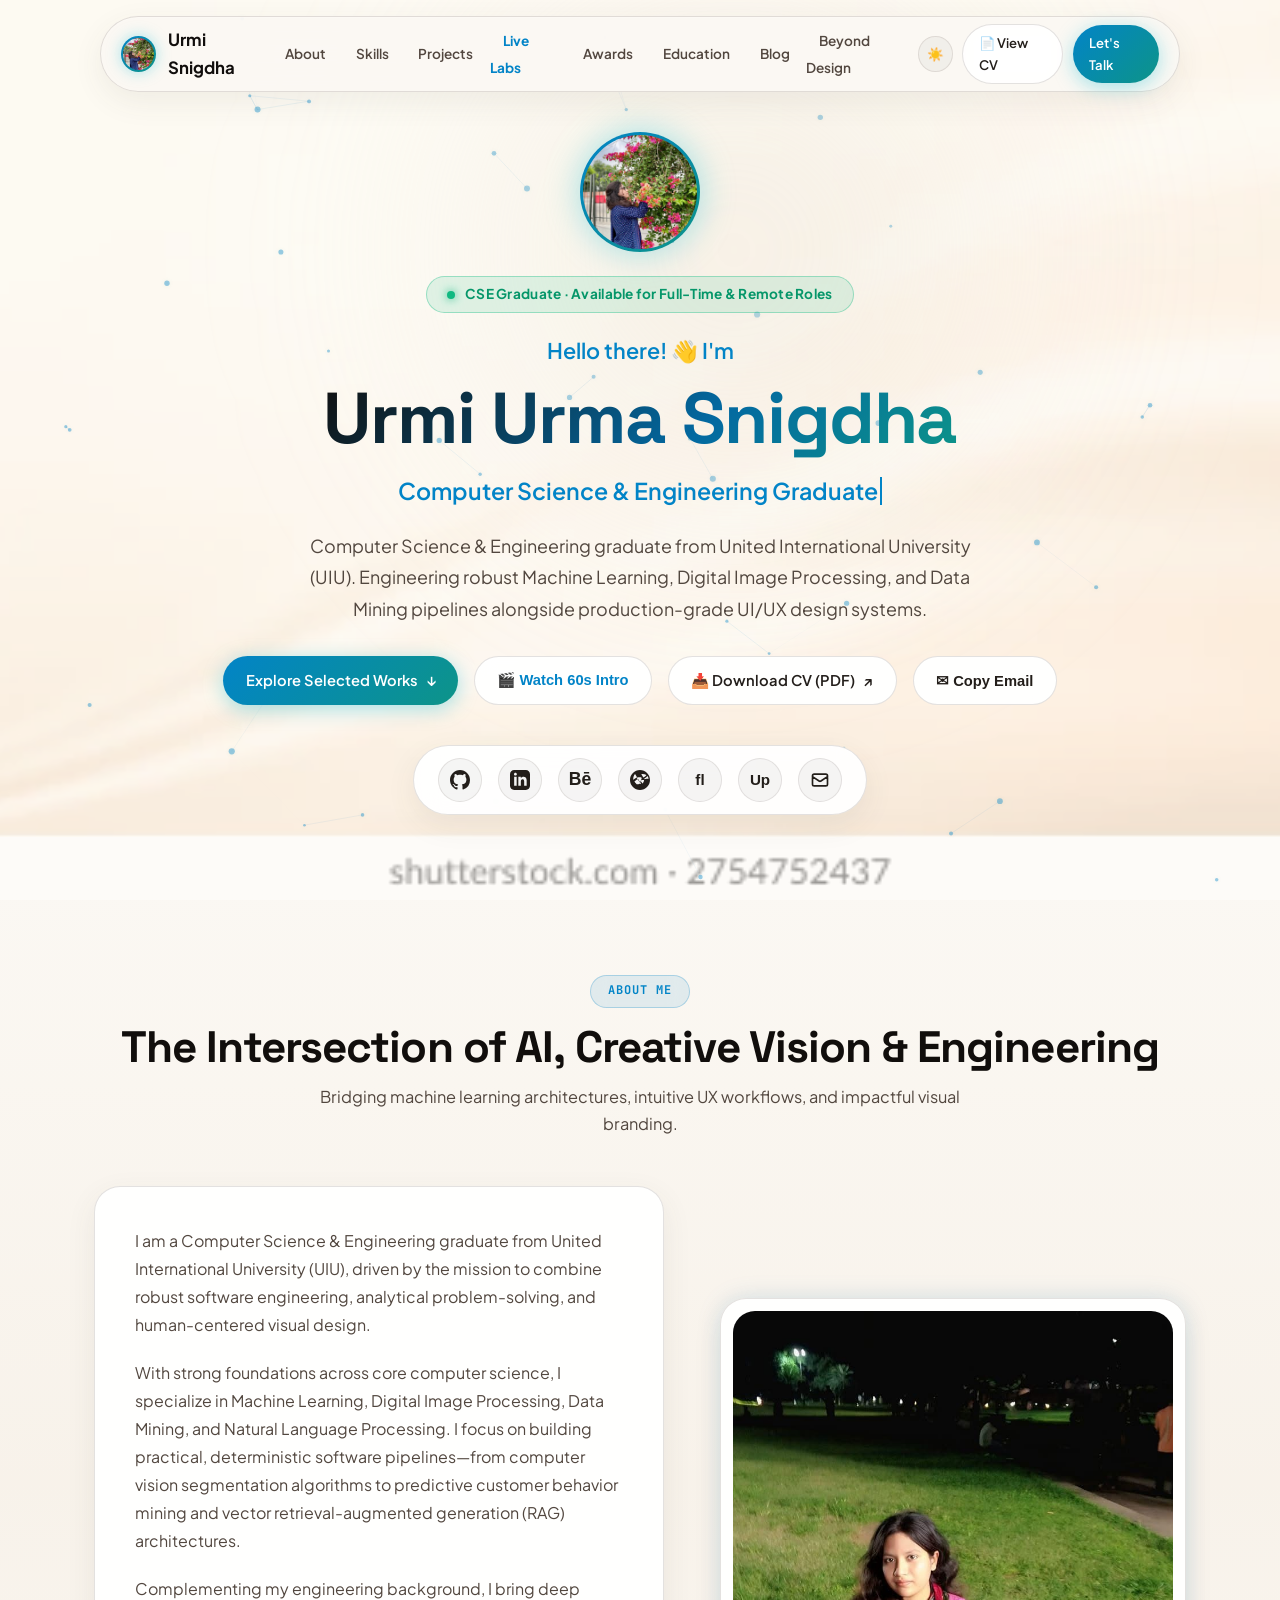
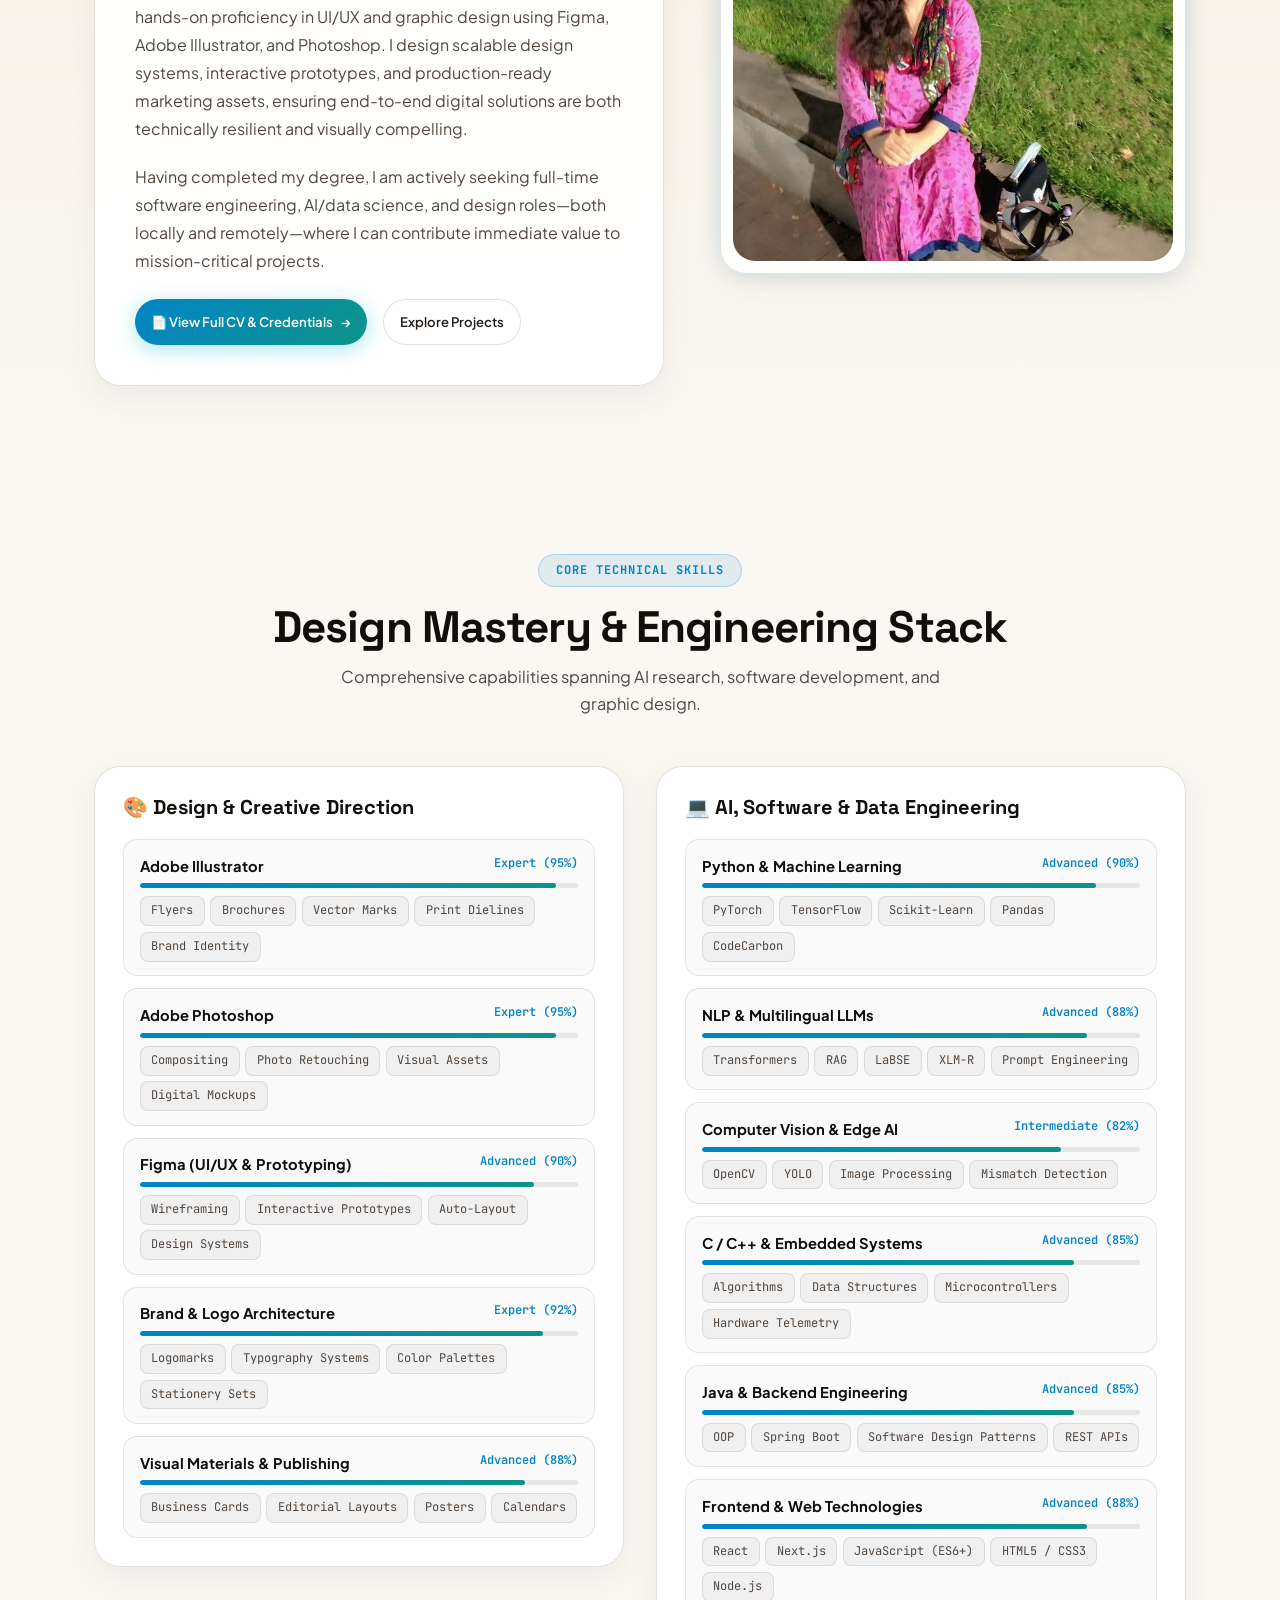
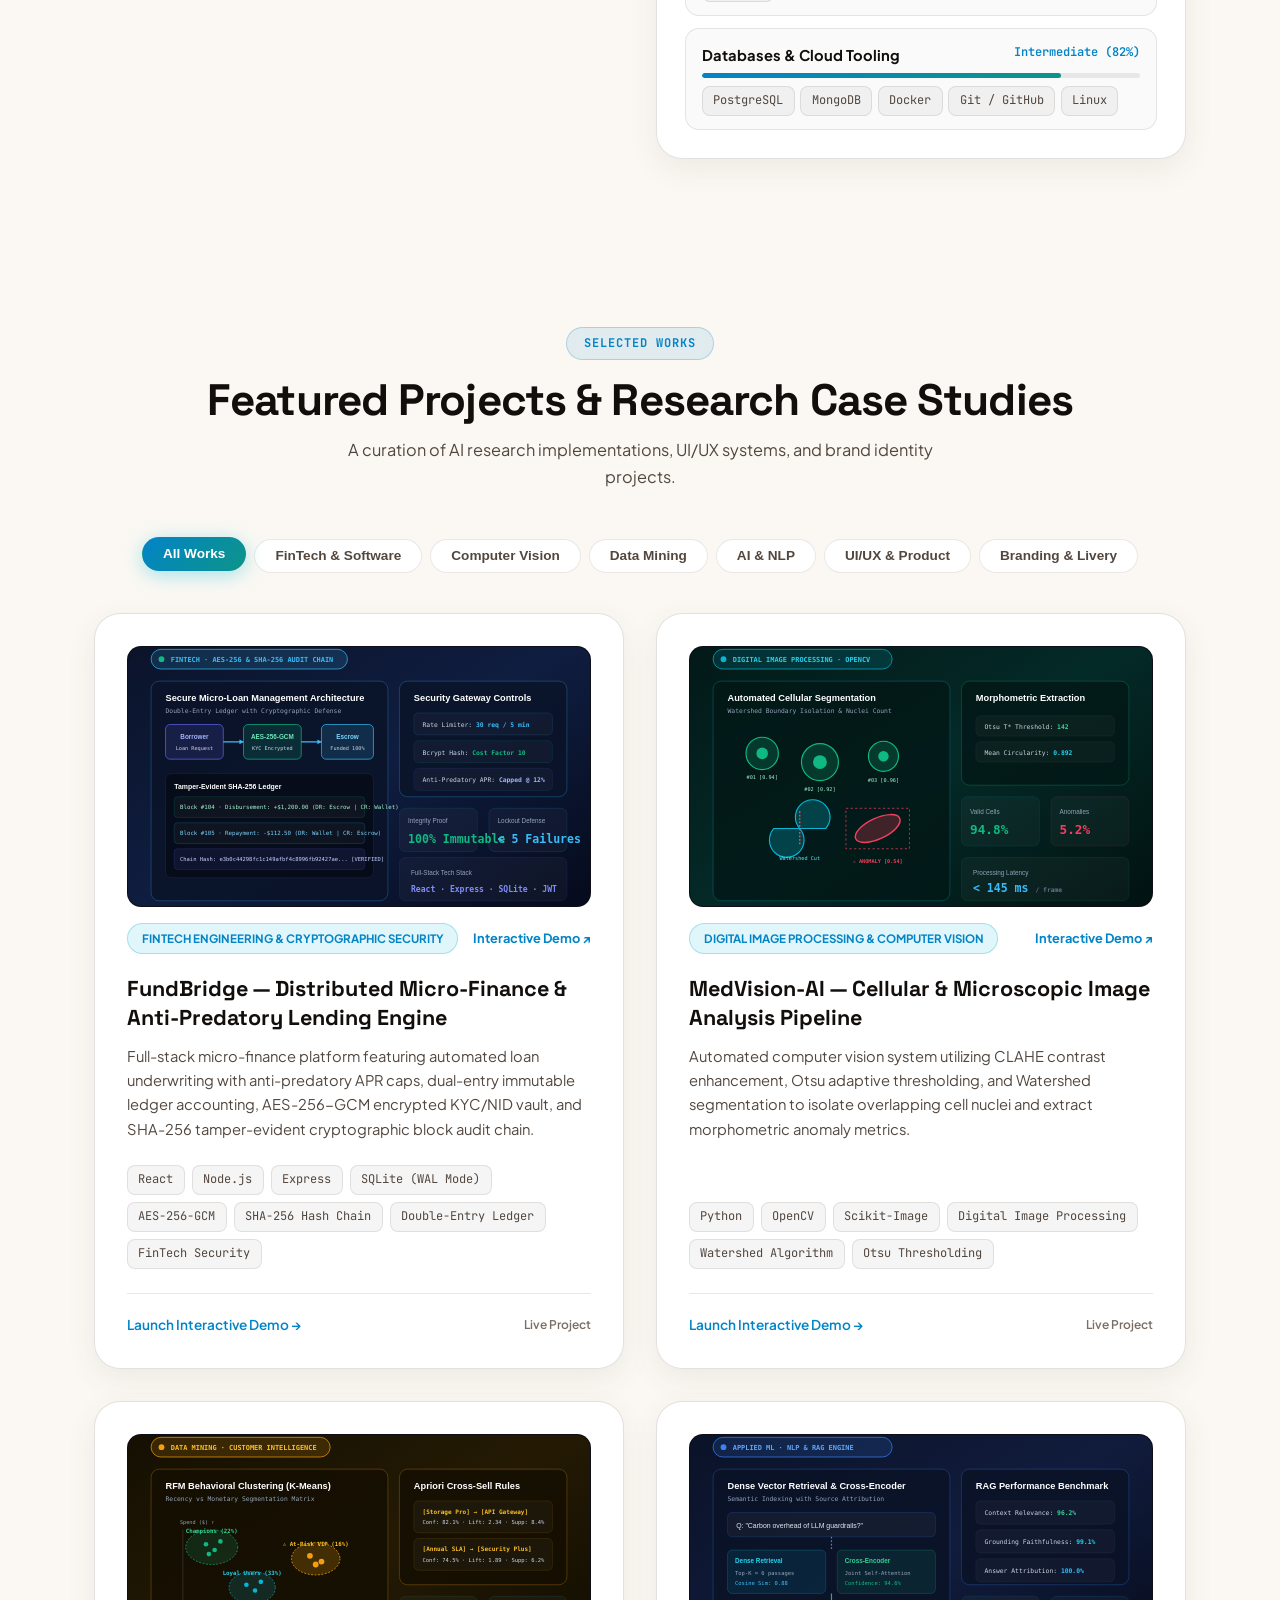
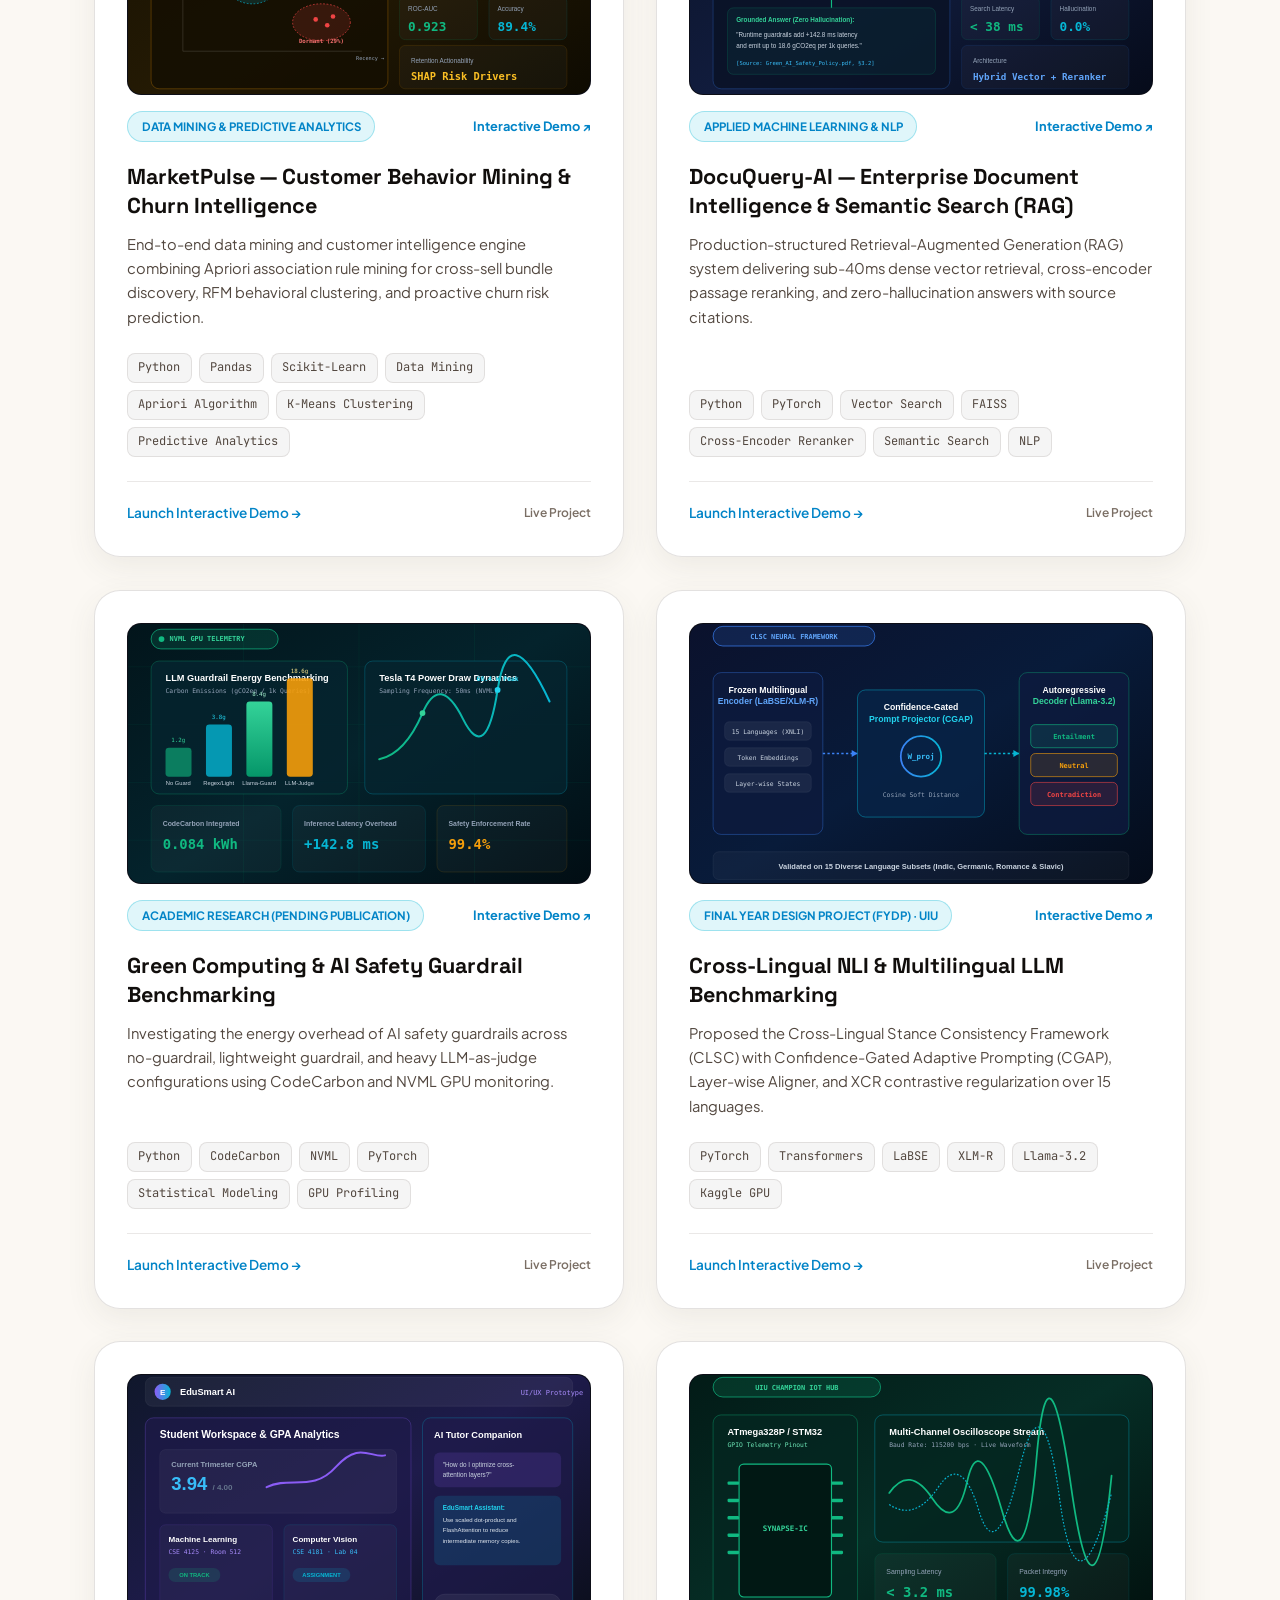
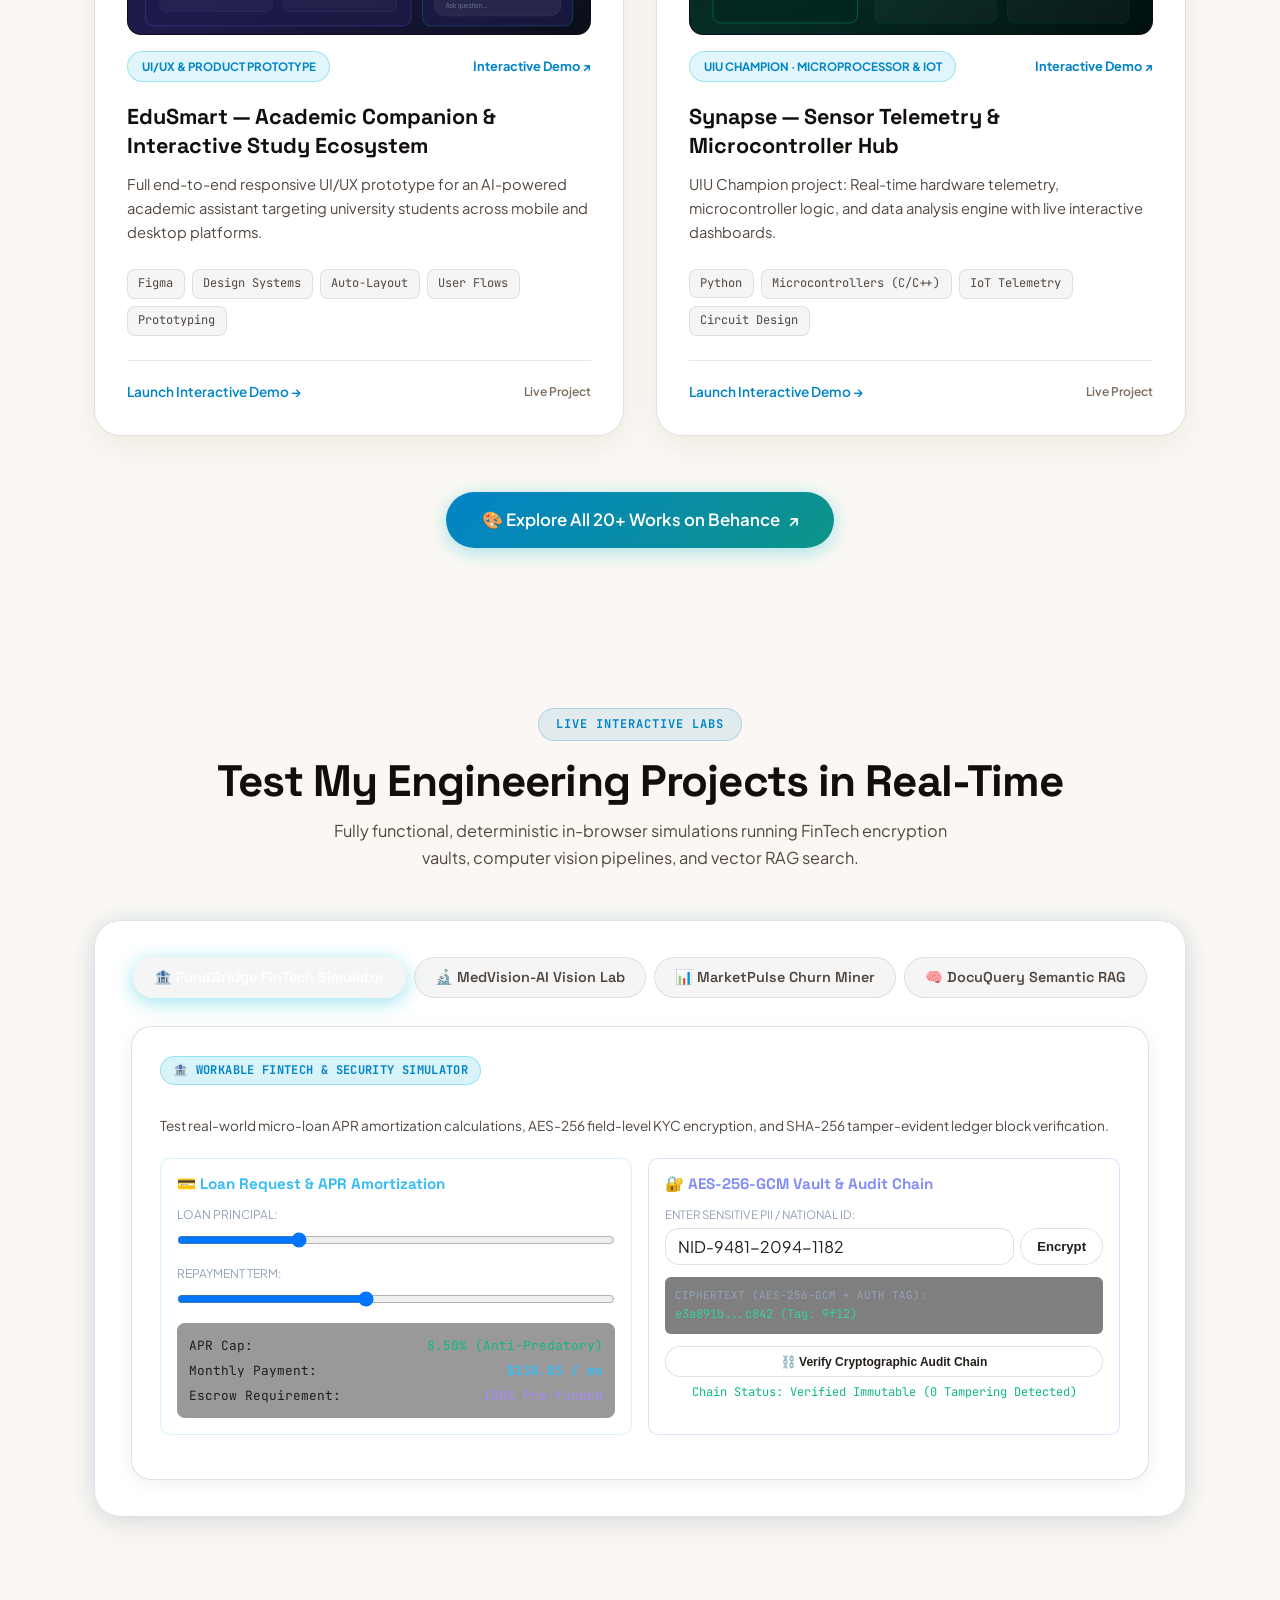
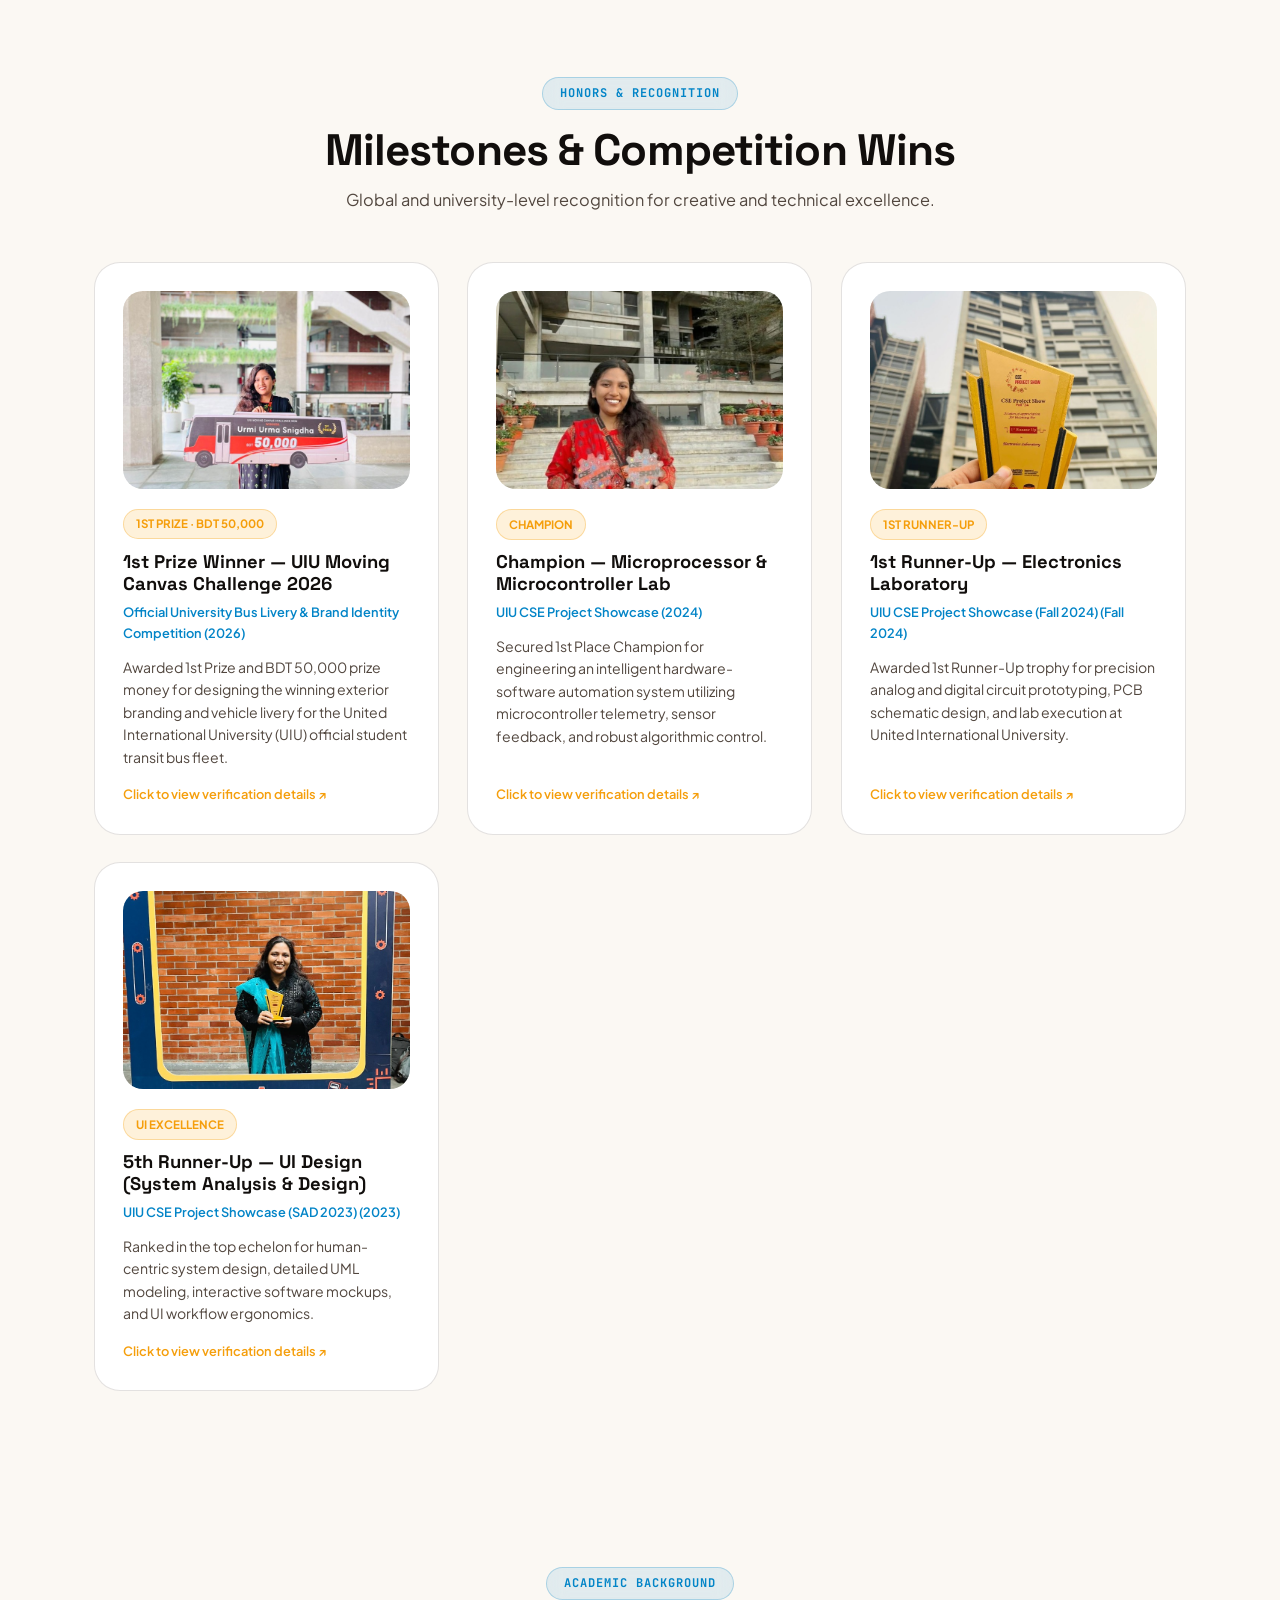
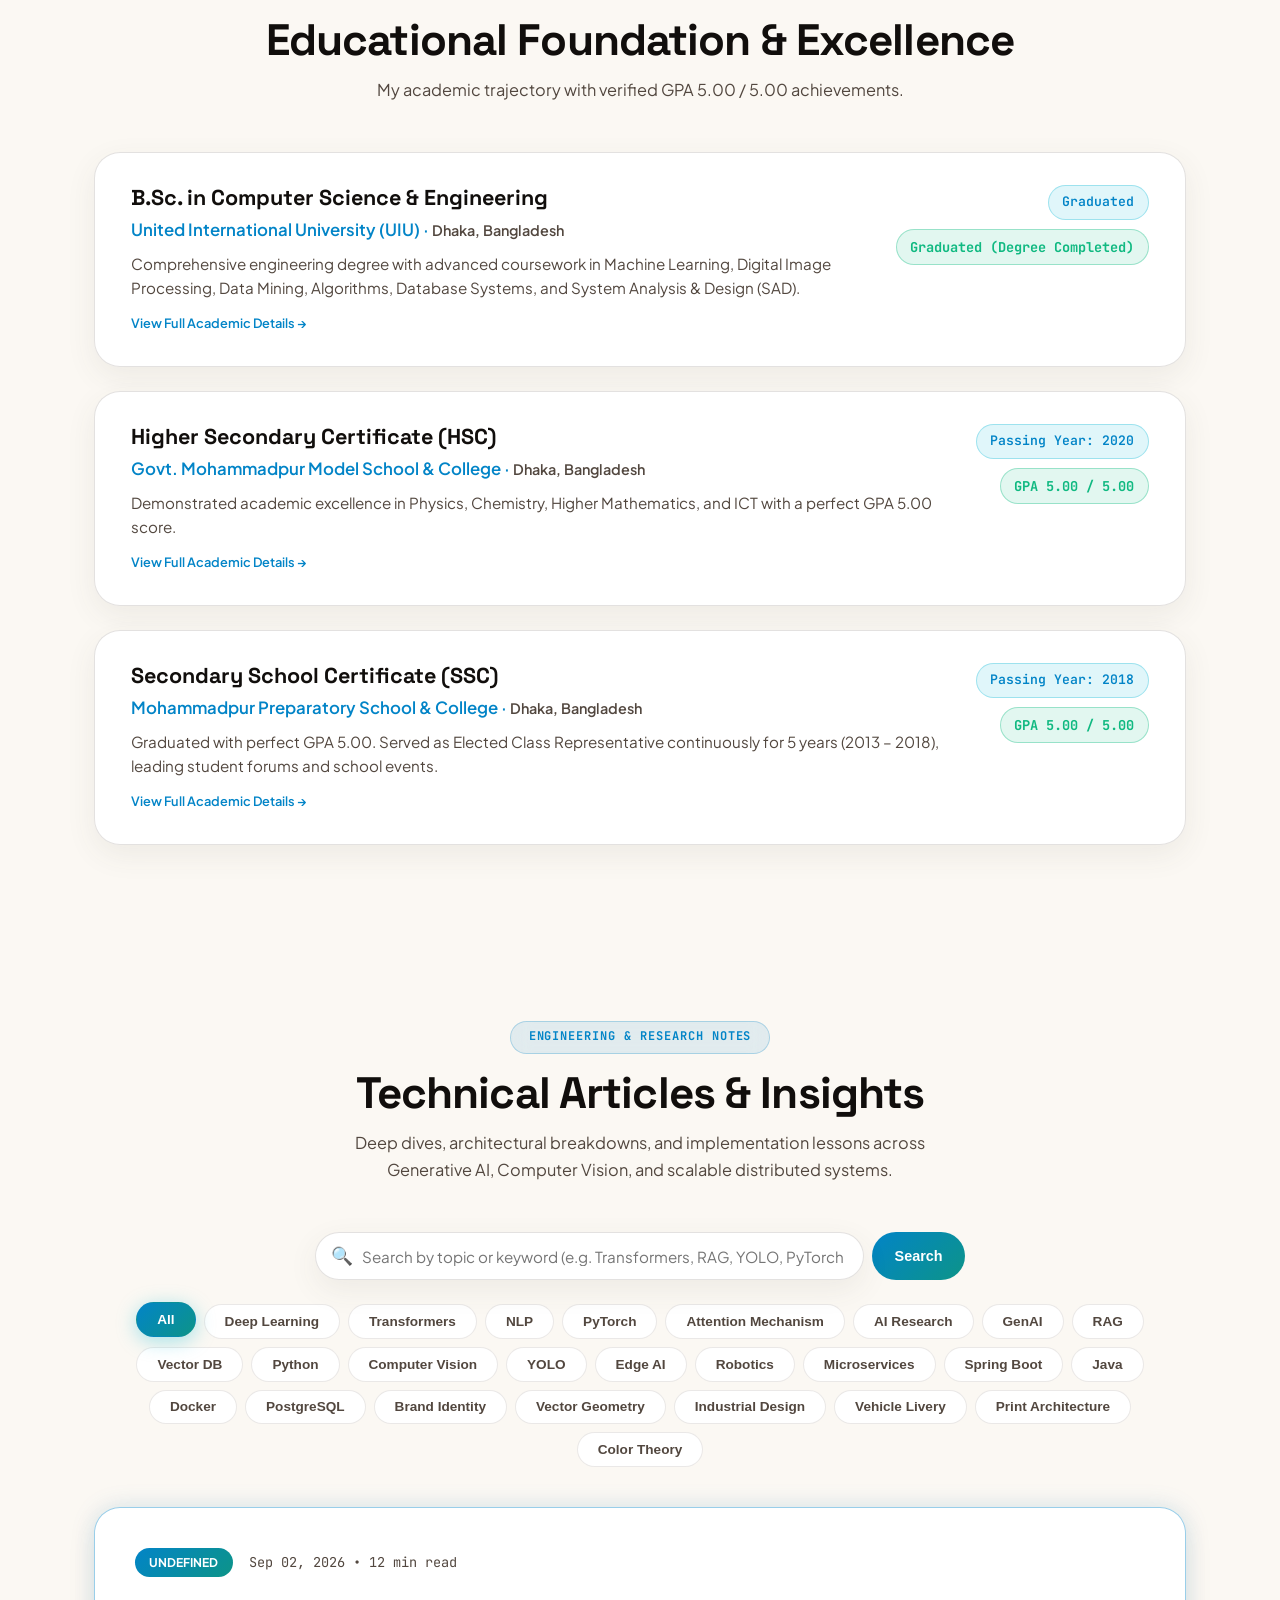
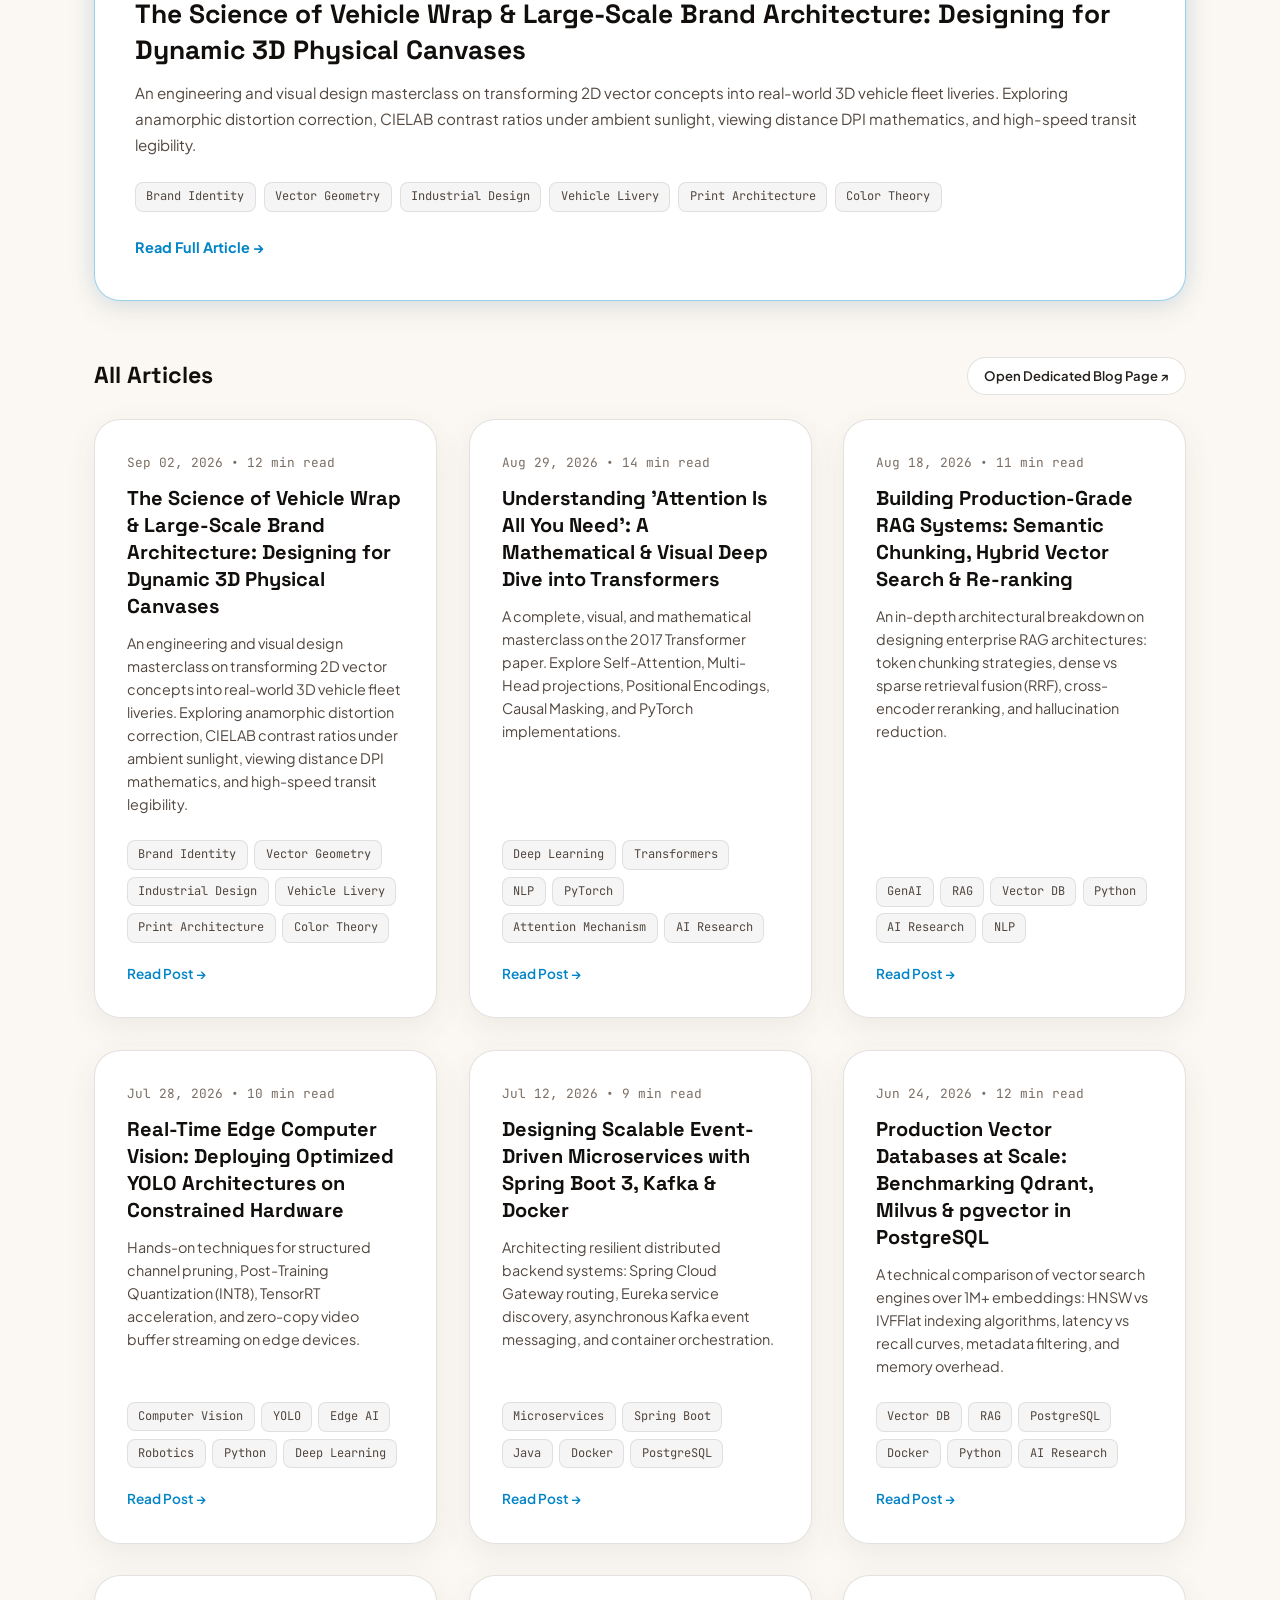
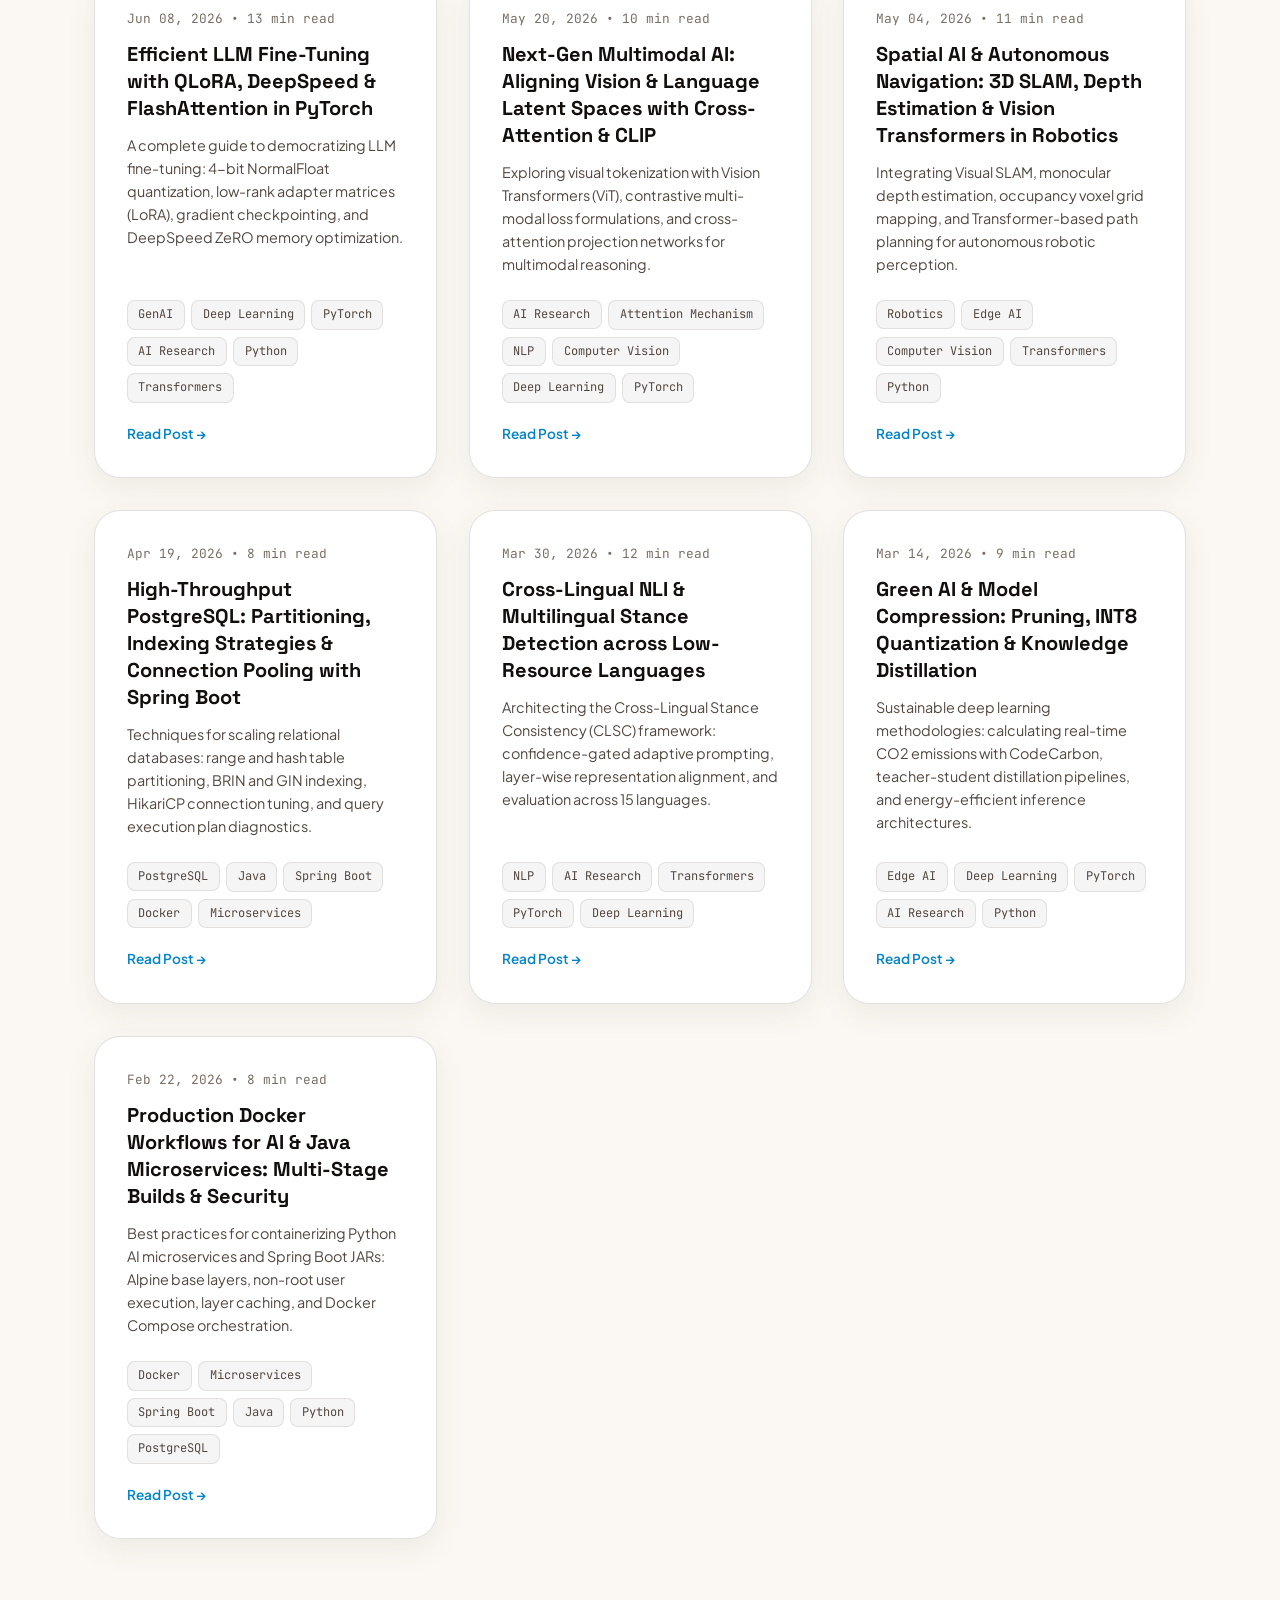
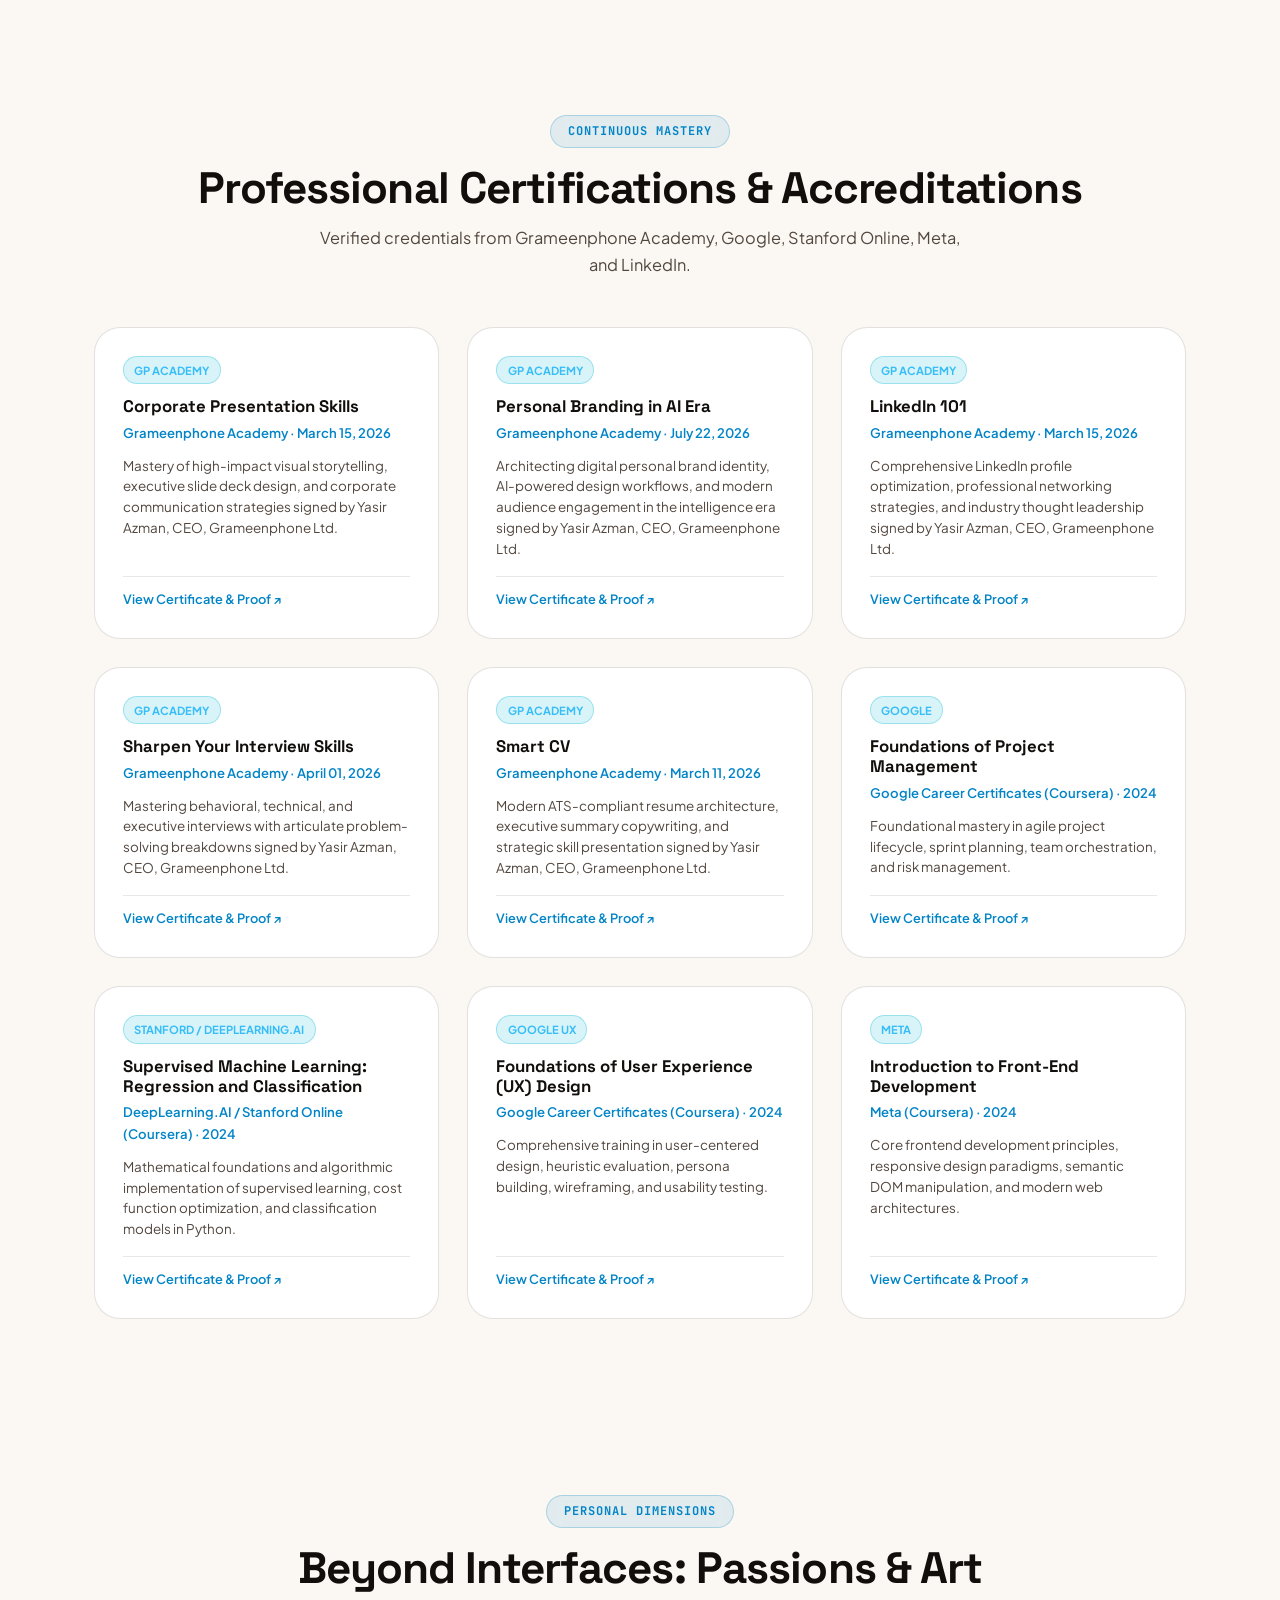
==== commit 599554a3: "feat: integrate FundBridge, AI Humanist typography, Giga transitions, ambient neural canvas, 60s sho" ====
--- a/index.html
+++ b/index.html
@@ -21,10 +21,10 @@
       })();
     </script>
 
-    <!-- Google Fonts -->
+    <!-- Google Fonts: Humanist AI Modern Stack (Space Grotesk, Lexend Deca, Plus Jakarta Sans, JetBrains Mono) -->
     <link rel="preconnect" href="https://fonts.googleapis.com" />
     <link rel="preconnect" href="https://fonts.gstatic.com" crossorigin />
-    <link href="https://fonts.googleapis.com/css2?family=JetBrains+Mono:wght@400;600;700&family=Plus+Jakarta+Sans:wght@400;500;600;700;800&family=Syne:wght@700;800;900&display=swap" rel="stylesheet" />
+    <link href="https://fonts.googleapis.com/css2?family=JetBrains+Mono:wght@400;600;700&family=Lexend+Deca:wght@400;500;600;700;800&family=Plus+Jakarta+Sans:wght@400;500;600;700;800&family=Space+Grotesk:wght@400;500;600;700&display=swap" rel="stylesheet" />
     
     <!-- Stylesheets -->
     <link rel="stylesheet" href="css/style.css" />
@@ -78,6 +78,7 @@
           <li><a href="#about" class="nav-item-link">About</a></li>
           <li><a href="#skills" class="nav-item-link">Skills</a></li>
           <li><a href="#projects" class="nav-item-link">Projects</a></li>
+          <li><a href="#live-labs" class="nav-item-link" style="color:var(--accent-cyan);font-weight:700;">Live Labs</a></li>
           <li><a href="#achievements" class="nav-item-link">Awards</a></li>
           <li><a href="#education" class="nav-item-link">Education</a></li>
           <li><a href="#blog" class="nav-item-link">Blog</a></li>
@@ -107,6 +108,7 @@
           <a href="#about" class="mobile-link">About</a>
           <a href="#skills" class="mobile-link">Skills</a>
           <a href="#projects" class="mobile-link">Projects</a>
+          <a href="#live-labs" class="mobile-link" style="color:var(--accent-cyan);font-weight:700;">🔬 Live Labs &amp; Demos</a>
           <a href="#achievements" class="mobile-link">Awards</a>
           <a href="#education" class="mobile-link">Education</a>
           <a href="cv.html" class="mobile-link" style="color:var(--accent-cyan);font-weight:700;">📄 View &amp; Download CV</a>
@@ -120,6 +122,11 @@
     <main>
       <!-- 1. CENTERED HERO SECTION -->
       <section id="hero" class="hero-centered-section">
+        <!-- Interactive Ambient Neural Mesh Backdrop Canvas -->
+        <div class="hero-canvas-backdrop">
+          <canvas id="hero-ambient-canvas"></canvas>
+        </div>
+
         <div class="container">
           <div class="hero-centered-container">
             <!-- Avatar with Gradient Ring -->
@@ -152,11 +159,14 @@
               Computer Science &amp; Engineering graduate from United International University (UIU). Engineering robust Machine Learning, Digital Image Processing, and Data Mining pipelines alongside production-grade UI/UX design systems.
             </p>
 
-            <!-- Action Buttons with Direct Download CV Link -->
+            <!-- Action Buttons with Direct Download CV Link & Intro Video -->
             <div class="hero-centered-actions">
               <a href="#projects" class="btn btn-gradient">
                 <span>Explore Selected Works</span> &#8595;
               </a>
+              <button id="open-intro-video-btn" class="btn btn-secondary" title="Watch 60-Second Video Showreel">
+                <span style="color:var(--accent-cyan);font-weight:700;">🎬 Watch 60s Intro</span>
+              </button>
               <a href="cv.html?download=true" class="btn btn-secondary" title="Download Official PDF CV">
                 <span>📥 Download CV (PDF)</span> &#8599;
               </a>
@@ -281,6 +291,30 @@
         </div>
       </section>
 
+      <!-- 4B. LIVE INTERACTIVE LABS (FULLY WORKABLE IN-BROWSER DEMOS) -->
+      <section id="live-labs" class="live-labs-section">
+        <div class="container">
+          <div class="section-header">
+            <span class="section-tag">LIVE INTERACTIVE LABS</span>
+            <h2 class="section-title">Test My Engineering Projects in Real-Time</h2>
+            <p class="section-subtitle">Fully functional, deterministic in-browser simulations running FinTech encryption vaults, computer vision pipelines, and vector RAG search.</p>
+          </div>
+
+          <div class="live-labs-container">
+            <!-- Demo Select Tabs -->
+            <div class="live-labs-tabs">
+              <button class="live-labs-tab-btn active" data-tab="fundbridge">🏦 FundBridge FinTech Simulator</button>
+              <button class="live-labs-tab-btn" data-tab="medvision">🔬 MedVision-AI Vision Lab</button>
+              <button class="live-labs-tab-btn" data-tab="marketpulse">📊 MarketPulse Churn Miner</button>
+              <button class="live-labs-tab-btn" data-tab="docuquery">🧠 DocuQuery Semantic RAG</button>
+            </div>
+
+            <!-- Mount Container for Live Demo -->
+            <div id="interactive-labs-mount"></div>
+          </div>
+        </div>
+      </section>
+
       <!-- 5. ACHIEVEMENTS SECTION -->
       <section id="achievements" class="achievements-section">
         <div class="container">
@@ -510,6 +544,8 @@
 
     <!-- Universal Scripts -->
     <script src="js/data.js"></script>
+    <script src="js/interactive-demos.js"></script>
+    <script src="js/hero-canvas.js"></script>
     <script src="js/lightbox.js"></script>
     <script src="js/main.js"></script>
   </body>
--- a/css/style.css
+++ b/css/style.css
@@ -40,8 +40,9 @@
   --shadow-card: 0 10px 30px rgba(0, 0, 0, 0.6);
   --shadow-glow: 0 0 35px rgba(6, 182, 212, 0.22);
 
-  /* Typography */
-  --font-display: 'Syne', -apple-system, BlinkMacSystemFont, sans-serif;
+  /* Typography - Humanist AI Modern Aesthetic */
+  --font-display: 'Space Grotesk', 'Lexend Deca', 'Plus Jakarta Sans', -apple-system, BlinkMacSystemFont, sans-serif;
+  --font-heading: 'Space Grotesk', 'Lexend Deca', sans-serif;
   --font-body: 'Plus Jakarta Sans', -apple-system, BlinkMacSystemFont, sans-serif;
   --font-mono: 'JetBrains Mono', monospace;
 
--- a/css/components.css
+++ b/css/components.css
@@ -291,7 +291,7 @@
 
 /* ULTRA-READABLE MODERN TYPOGRAPHY FOR URMI URMA SNIGDHA */
 .hero-name-big {
-  font-family: var(--font-body) !important;
+  font-family: var(--font-display) !important;
   font-size: clamp(2.75rem, 6.5vw, 4.5rem);
   font-weight: 800 !important;
   letter-spacing: -0.02em !important;
@@ -1223,3 +1223,153 @@
 .btn-gradient {
   min-height: 46px;
 }
+
+/* ==========================================================================
+   AMBIENT HERO CANVAS & INTRO VIDEO SHOWREEL
+   ========================================================================== */
+.hero-canvas-backdrop {
+  position: absolute;
+  top: 0;
+  left: 0;
+  width: 100%;
+  height: 100%;
+  pointer-events: none;
+  z-index: 0;
+}
+
+#hero-ambient-canvas {
+  width: 100%;
+  height: 100%;
+  display: block;
+}
+
+.intro-showreel-modal {
+  background: var(--bg-card);
+  border: 1px solid var(--border-accent);
+  border-radius: var(--radius-xl);
+  padding: 1.5rem;
+  max-width: 980px;
+  width: 95%;
+  margin: 2rem auto;
+  box-shadow: var(--shadow-card), 0 0 50px rgba(6, 182, 212, 0.35);
+  backdrop-filter: blur(25px);
+  position: relative;
+  z-index: 10001;
+}
+
+.intro-showreel-header {
+  display: flex;
+  justify-content: space-between;
+  align-items: center;
+  margin-bottom: 1rem;
+}
+
+/* ==========================================================================
+   LIVE INTERACTIVE LABS (WORKABLE BROWSER DEMOS)
+   ========================================================================== */
+.live-labs-section {
+  padding: 4.5rem 0;
+  position: relative;
+}
+
+.live-labs-container {
+  background: var(--bg-card);
+  border: 1px solid var(--border-glass);
+  border-radius: var(--radius-xl);
+  padding: 2.25rem;
+  box-shadow: var(--shadow-card), var(--shadow-glow);
+  backdrop-filter: blur(15px);
+}
+
+.live-labs-tabs {
+  display: flex;
+  gap: 0.5rem;
+  flex-wrap: wrap;
+  margin-bottom: 1.75rem;
+  justify-content: center;
+}
+
+.live-labs-tab-btn {
+  padding: 0.65rem 1.25rem;
+  border-radius: var(--radius-full);
+  background: rgba(255, 255, 255, 0.04);
+  border: 1px solid var(--border-subtle);
+  color: var(--text-muted);
+  font-family: var(--font-heading);
+  font-weight: 600;
+  font-size: 0.9rem;
+  cursor: pointer;
+  transition: var(--transition-smooth);
+}
+
+html.light .live-labs-tab-btn {
+  background: rgba(0, 0, 0, 0.04);
+}
+
+.live-labs-tab-btn:hover {
+  color: var(--text-highlight);
+  background: rgba(6, 182, 212, 0.12);
+  border-color: var(--accent-cyan);
+}
+
+.live-labs-tab-btn.active {
+  background: var(--gradient-brand);
+  color: #ffffff !important;
+  border-color: transparent;
+  box-shadow: 0 4px 20px rgba(6, 182, 212, 0.4);
+}
+
+.interactive-demo-card {
+  background: rgba(0, 0, 0, 0.35);
+  border: 1px solid var(--border-glass);
+  border-radius: var(--radius-lg);
+  padding: 1.75rem;
+}
+
+html.light .interactive-demo-card {
+  background: #ffffff;
+  box-shadow: 0 4px 20px rgba(0,0,0,0.06);
+}
+
+.demo-header {
+  margin-bottom: 1.25rem;
+}
+
+.demo-badge {
+  display: inline-block;
+  padding: 0.25rem 0.75rem;
+  border-radius: var(--radius-full);
+  background: rgba(6, 182, 212, 0.15);
+  border: 1px solid rgba(6, 182, 212, 0.3);
+  color: var(--accent-cyan);
+  font-size: 0.75rem;
+  font-weight: 700;
+  font-family: var(--font-mono);
+  letter-spacing: 0.03em;
+}
+
+.demo-btn {
+  font-size: 0.8rem !important;
+  padding: 0.4rem 0.85rem !important;
+}
+
+.demo-btn.active {
+  background: var(--gradient-brand) !important;
+  color: #fff !important;
+  border-color: transparent !important;
+}
+
+/* ==========================================================================
+   GIGA DIGITAL AGENCY SPRING TRANSITIONS & 3D TILT
+   ========================================================================== */
+.project-card, .blog-item-card, .skills-col-card, .achievement-card {
+  transform-style: preserve-3d;
+  transition: transform 0.26s cubic-bezier(0.16, 1, 0.3, 1), box-shadow 0.26s cubic-bezier(0.16, 1, 0.3, 1), border-color 0.26s ease;
+  will-change: transform;
+}
+
+.project-card:hover, .blog-item-card:hover, .achievement-card:hover {
+  border-color: var(--accent-cyan);
+  box-shadow: 0 16px 40px rgba(0, 0, 0, 0.5), 0 0 35px rgba(6, 182, 212, 0.22);
+}
+
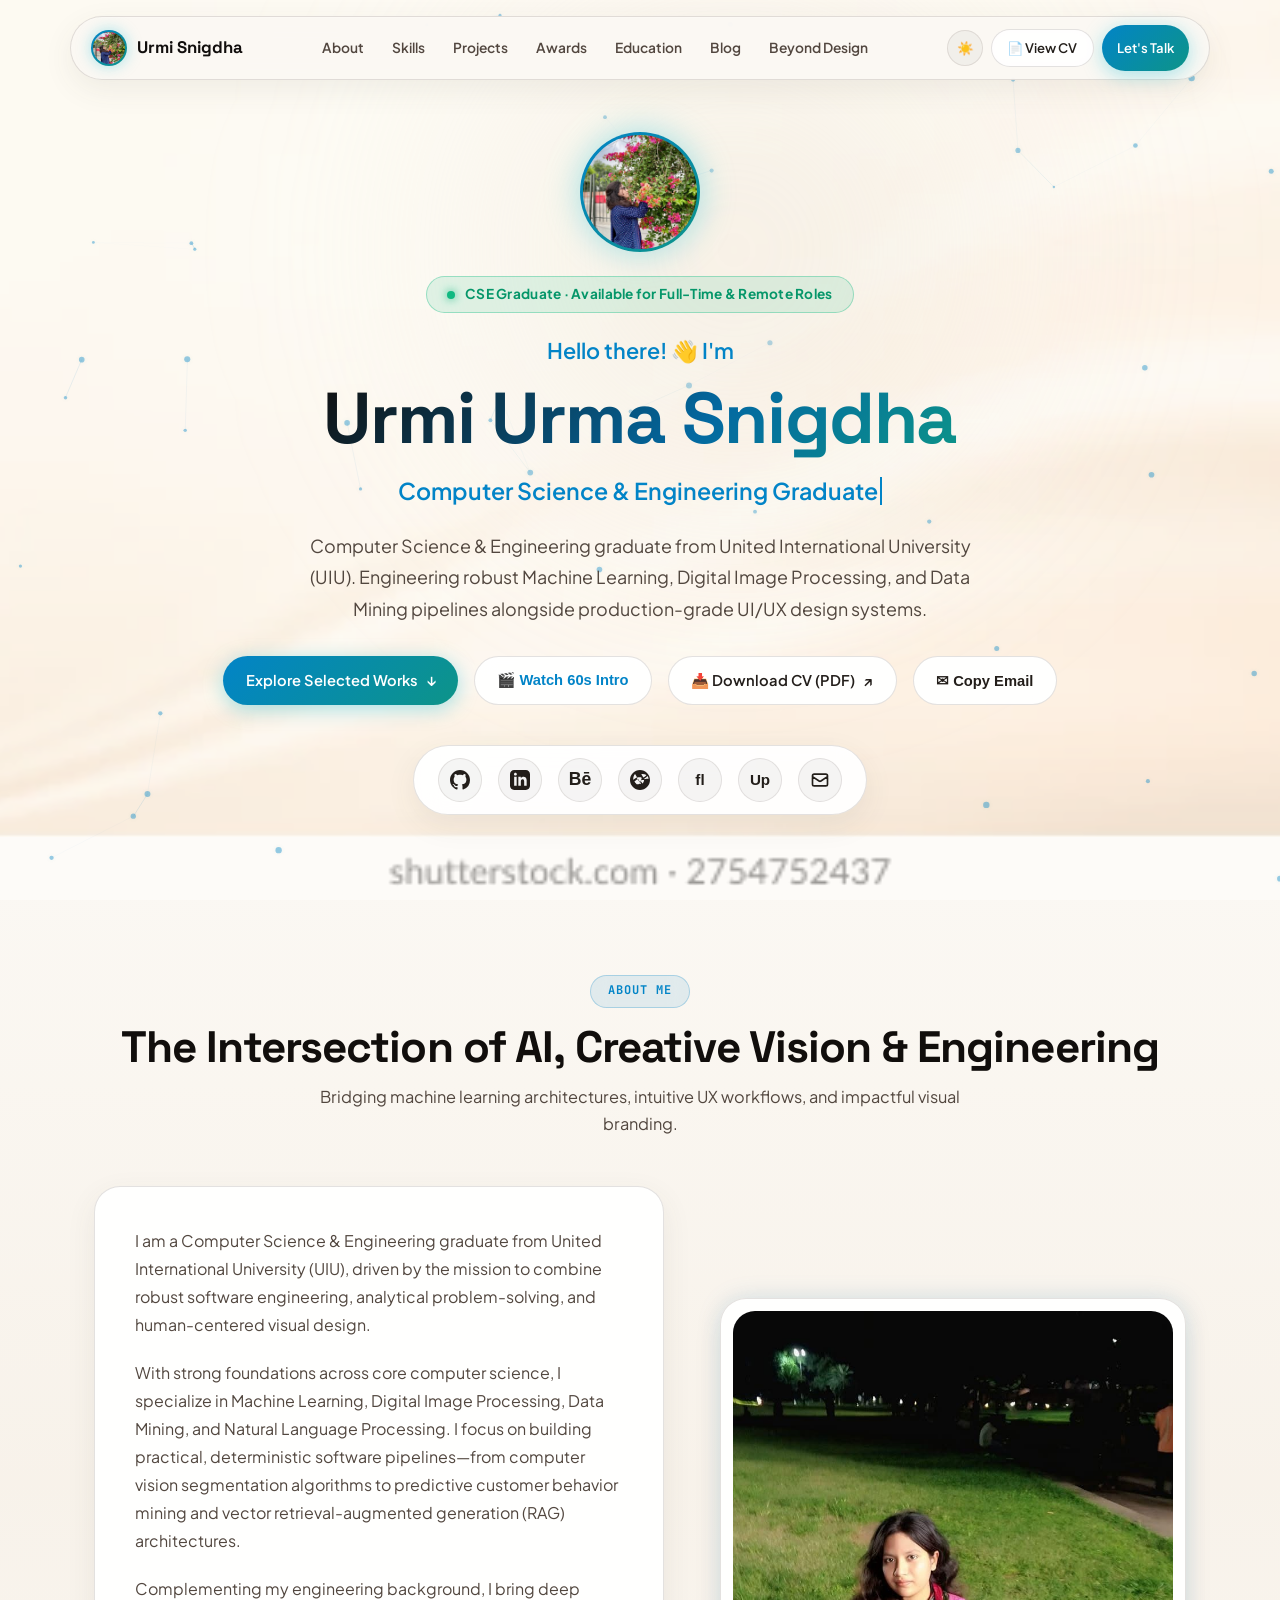
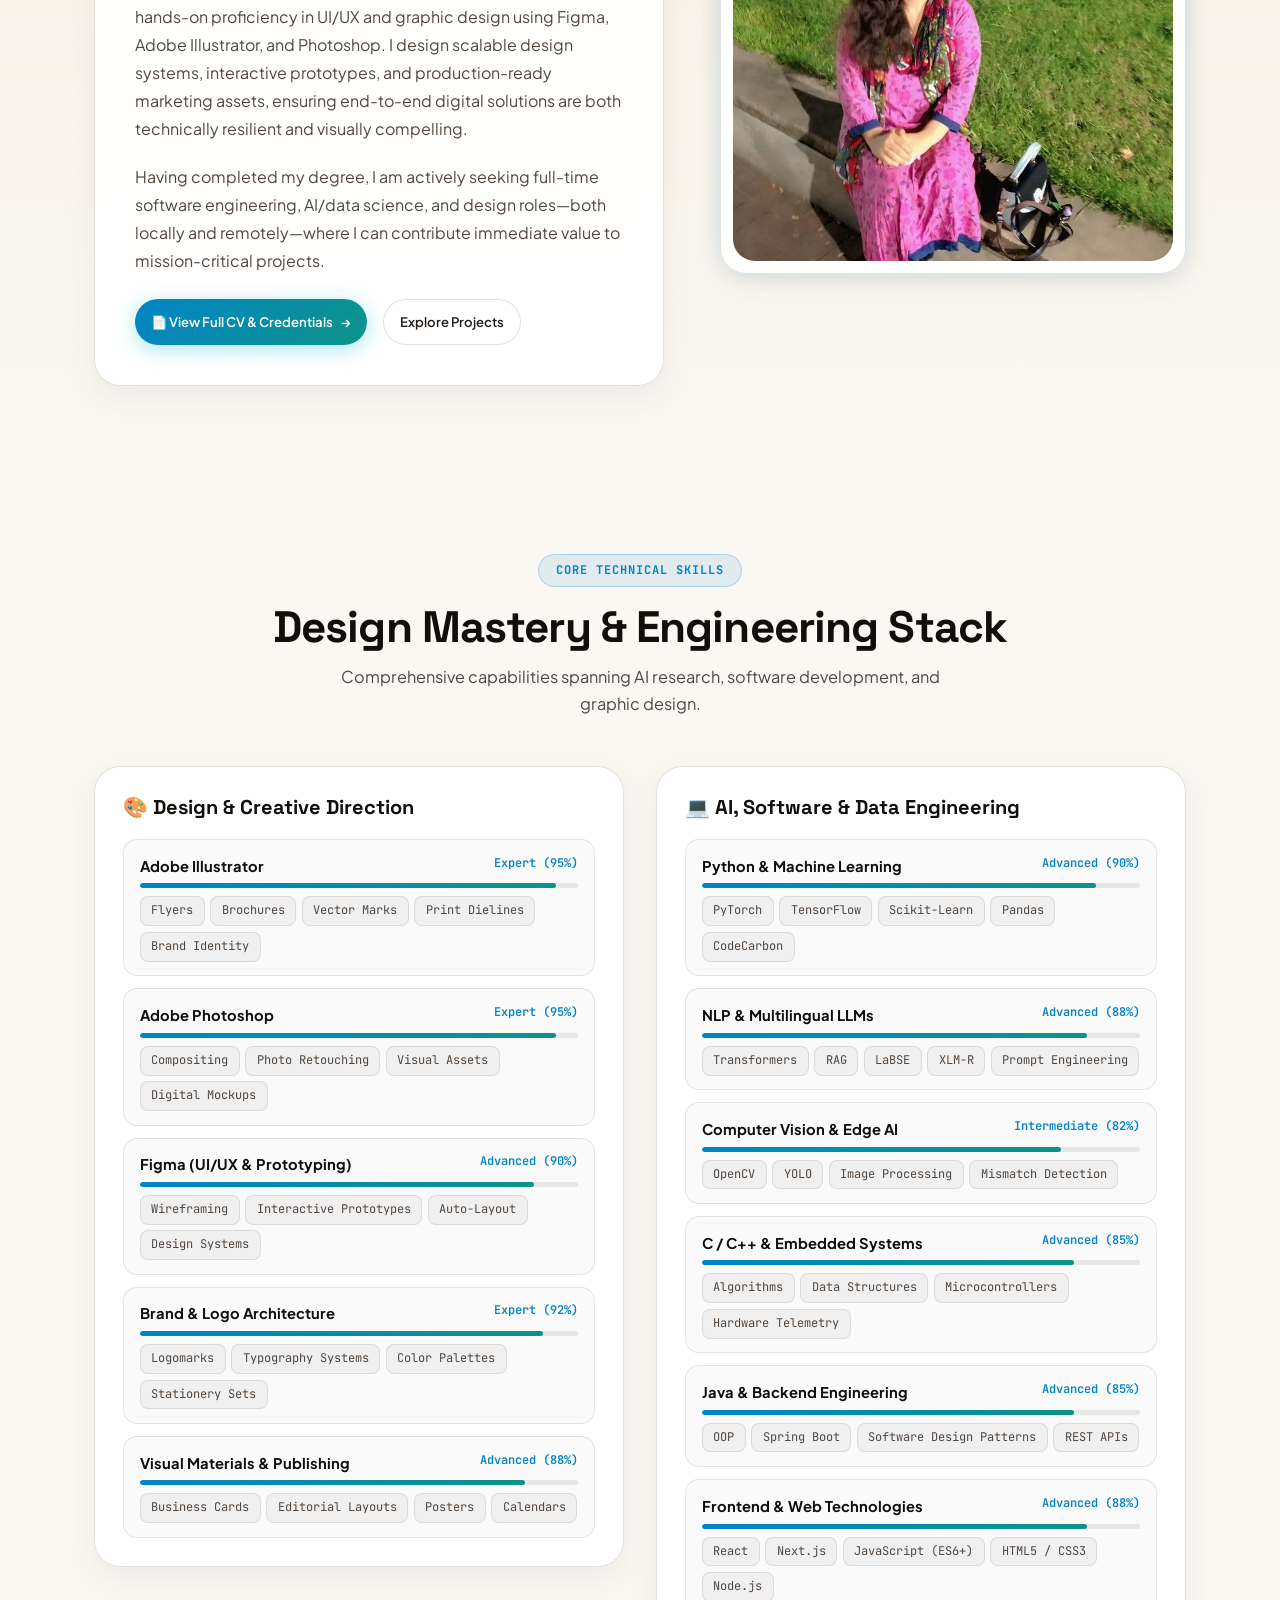
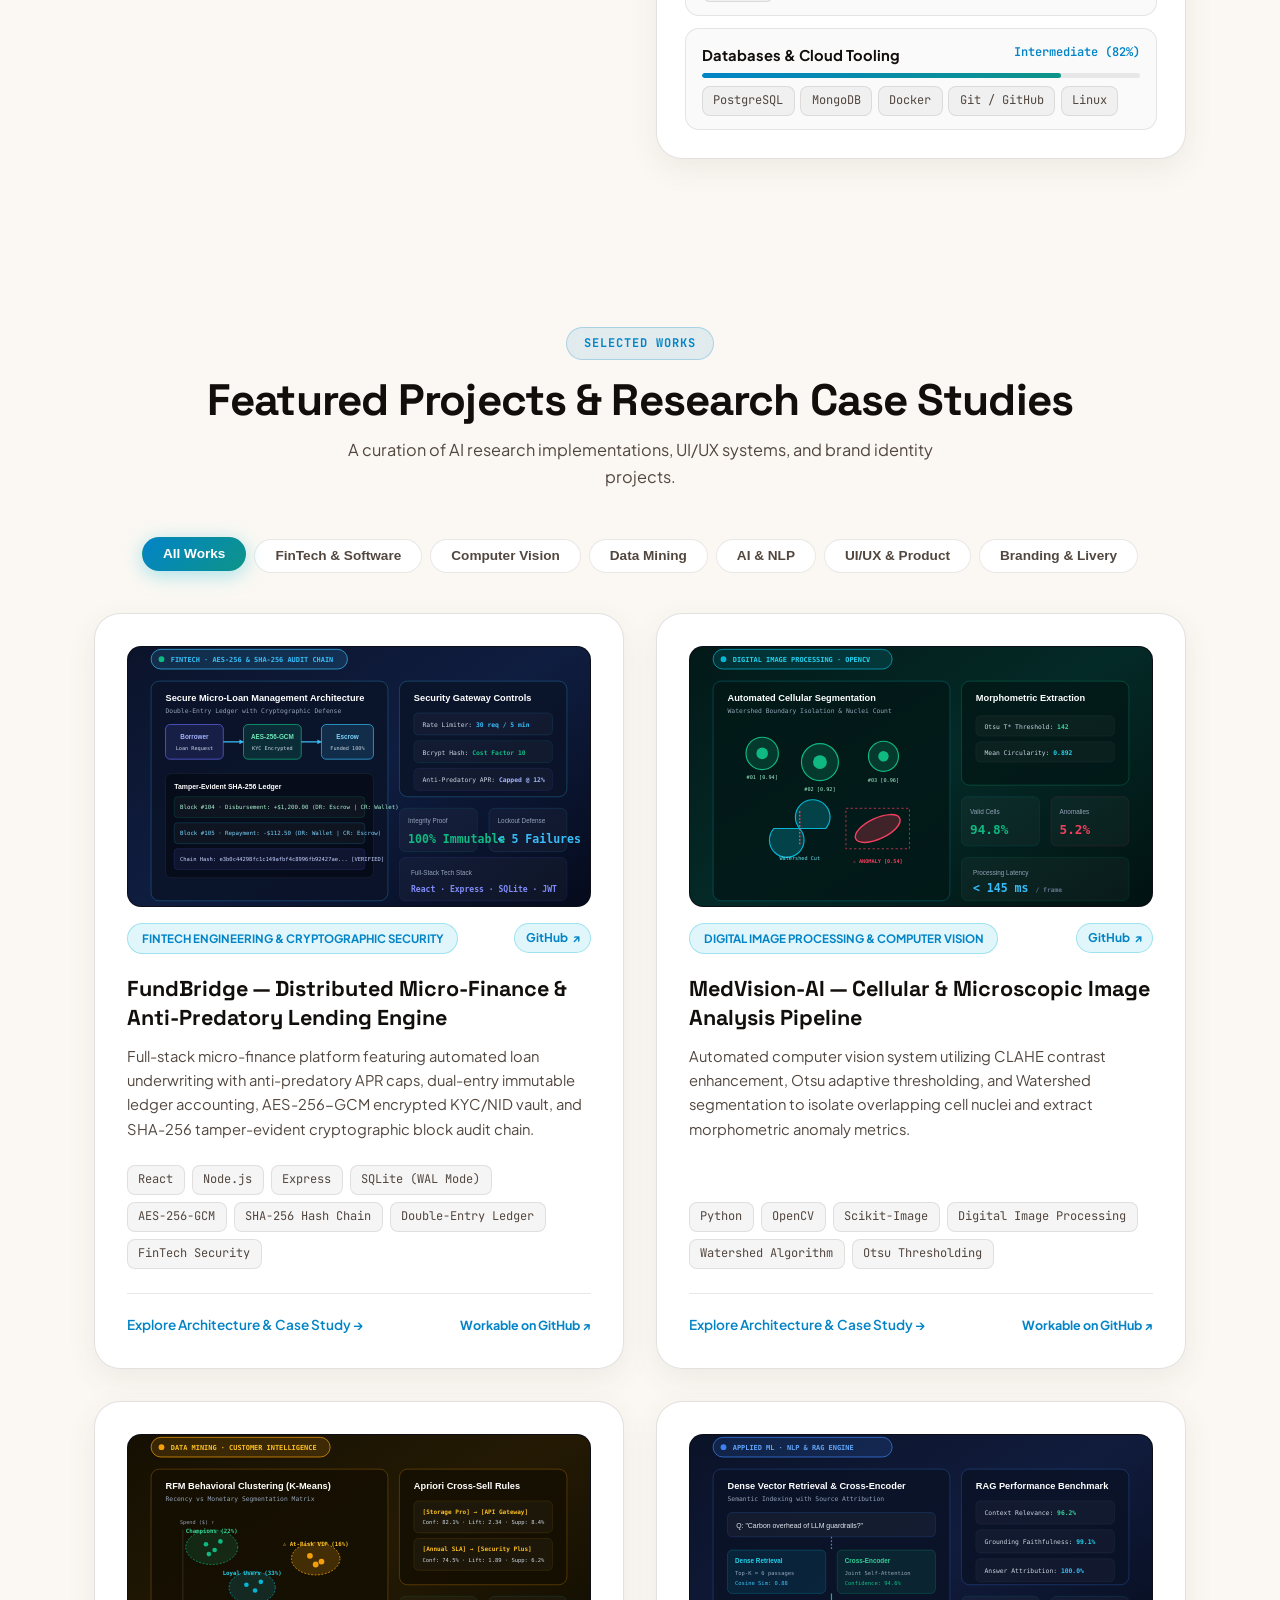
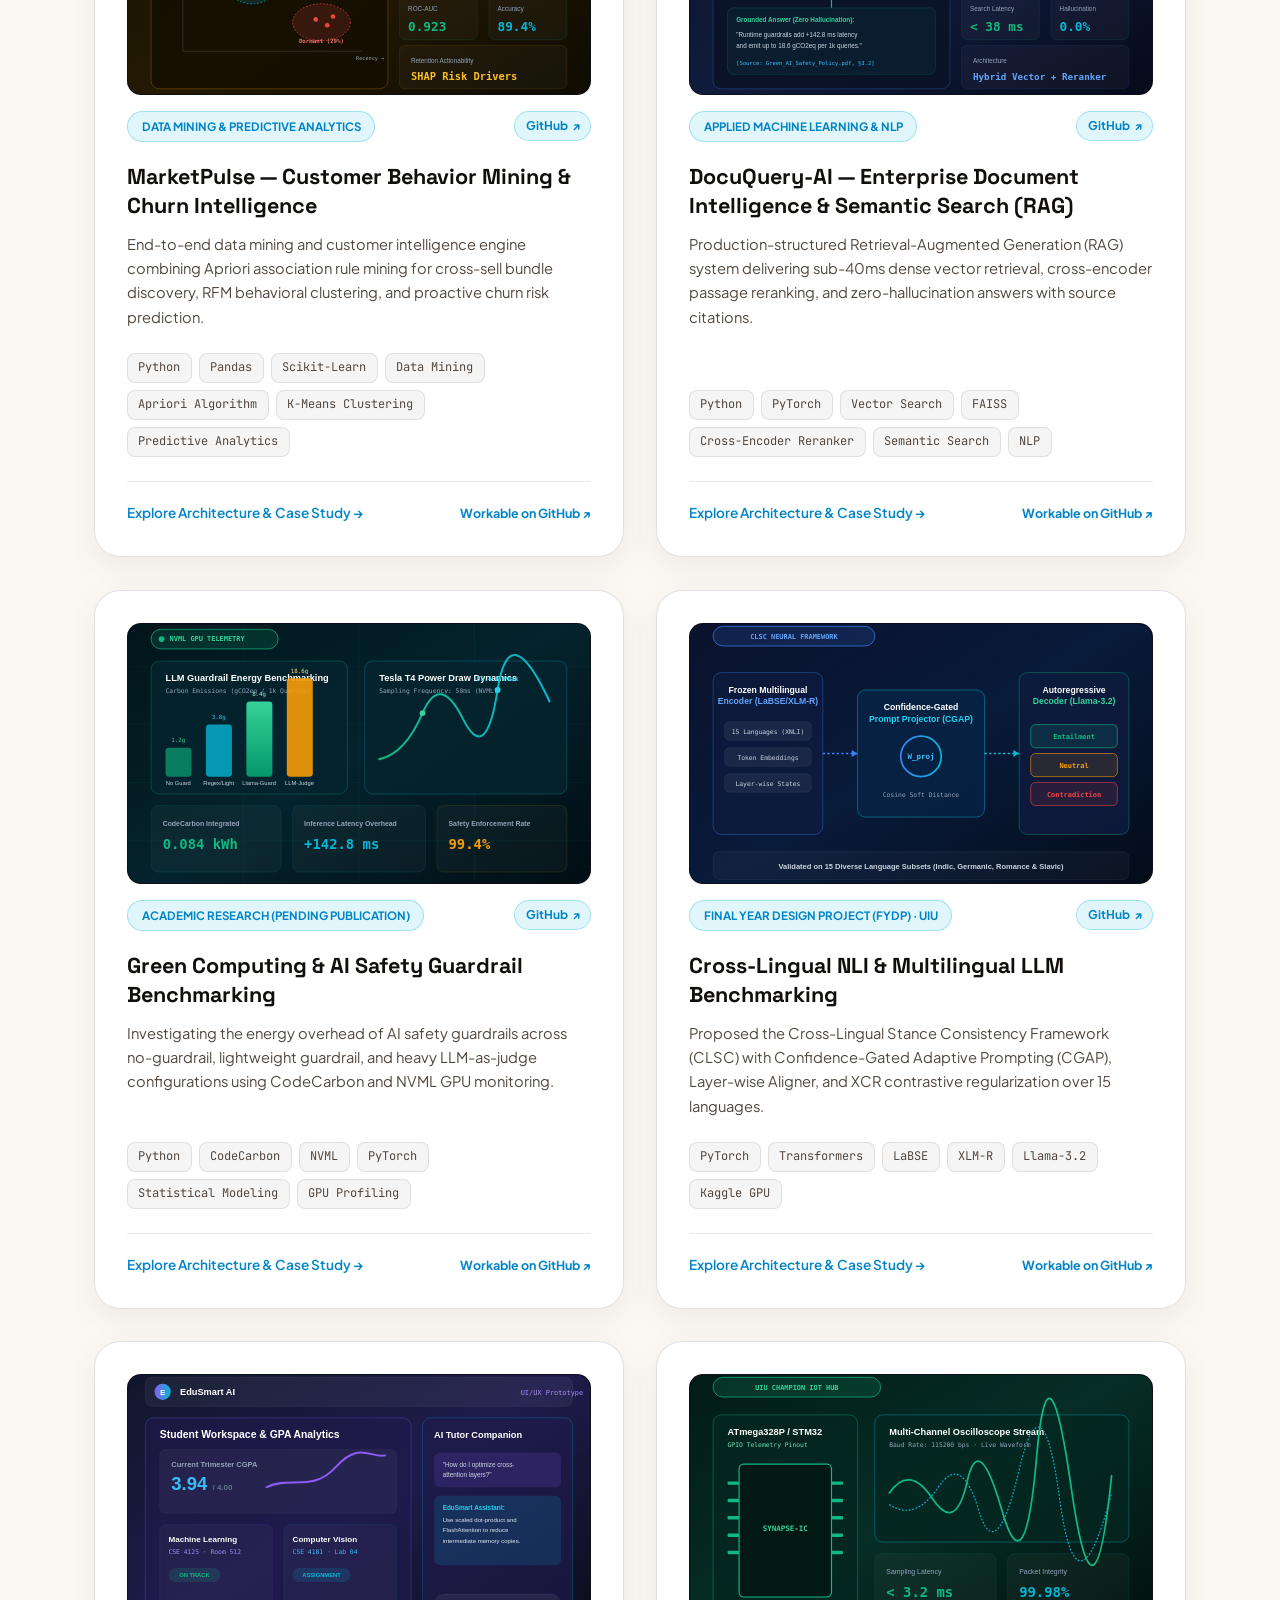
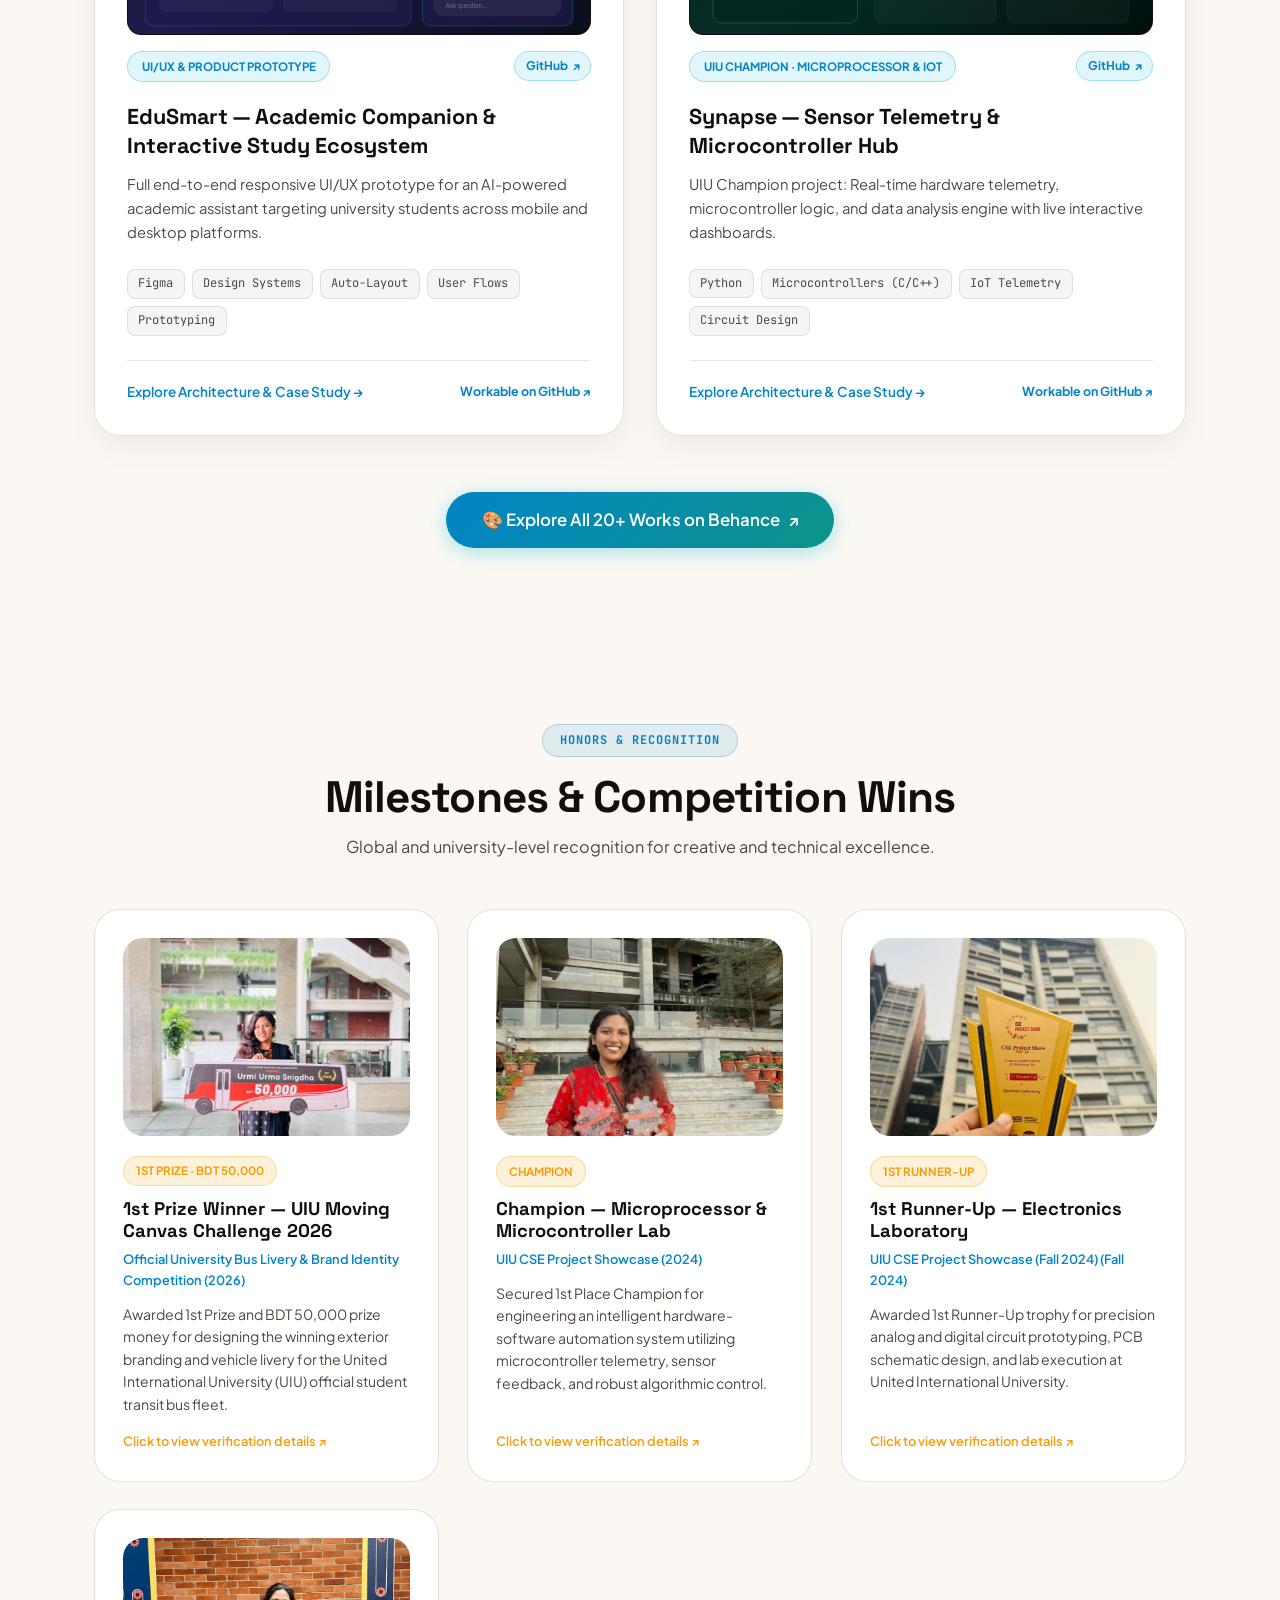
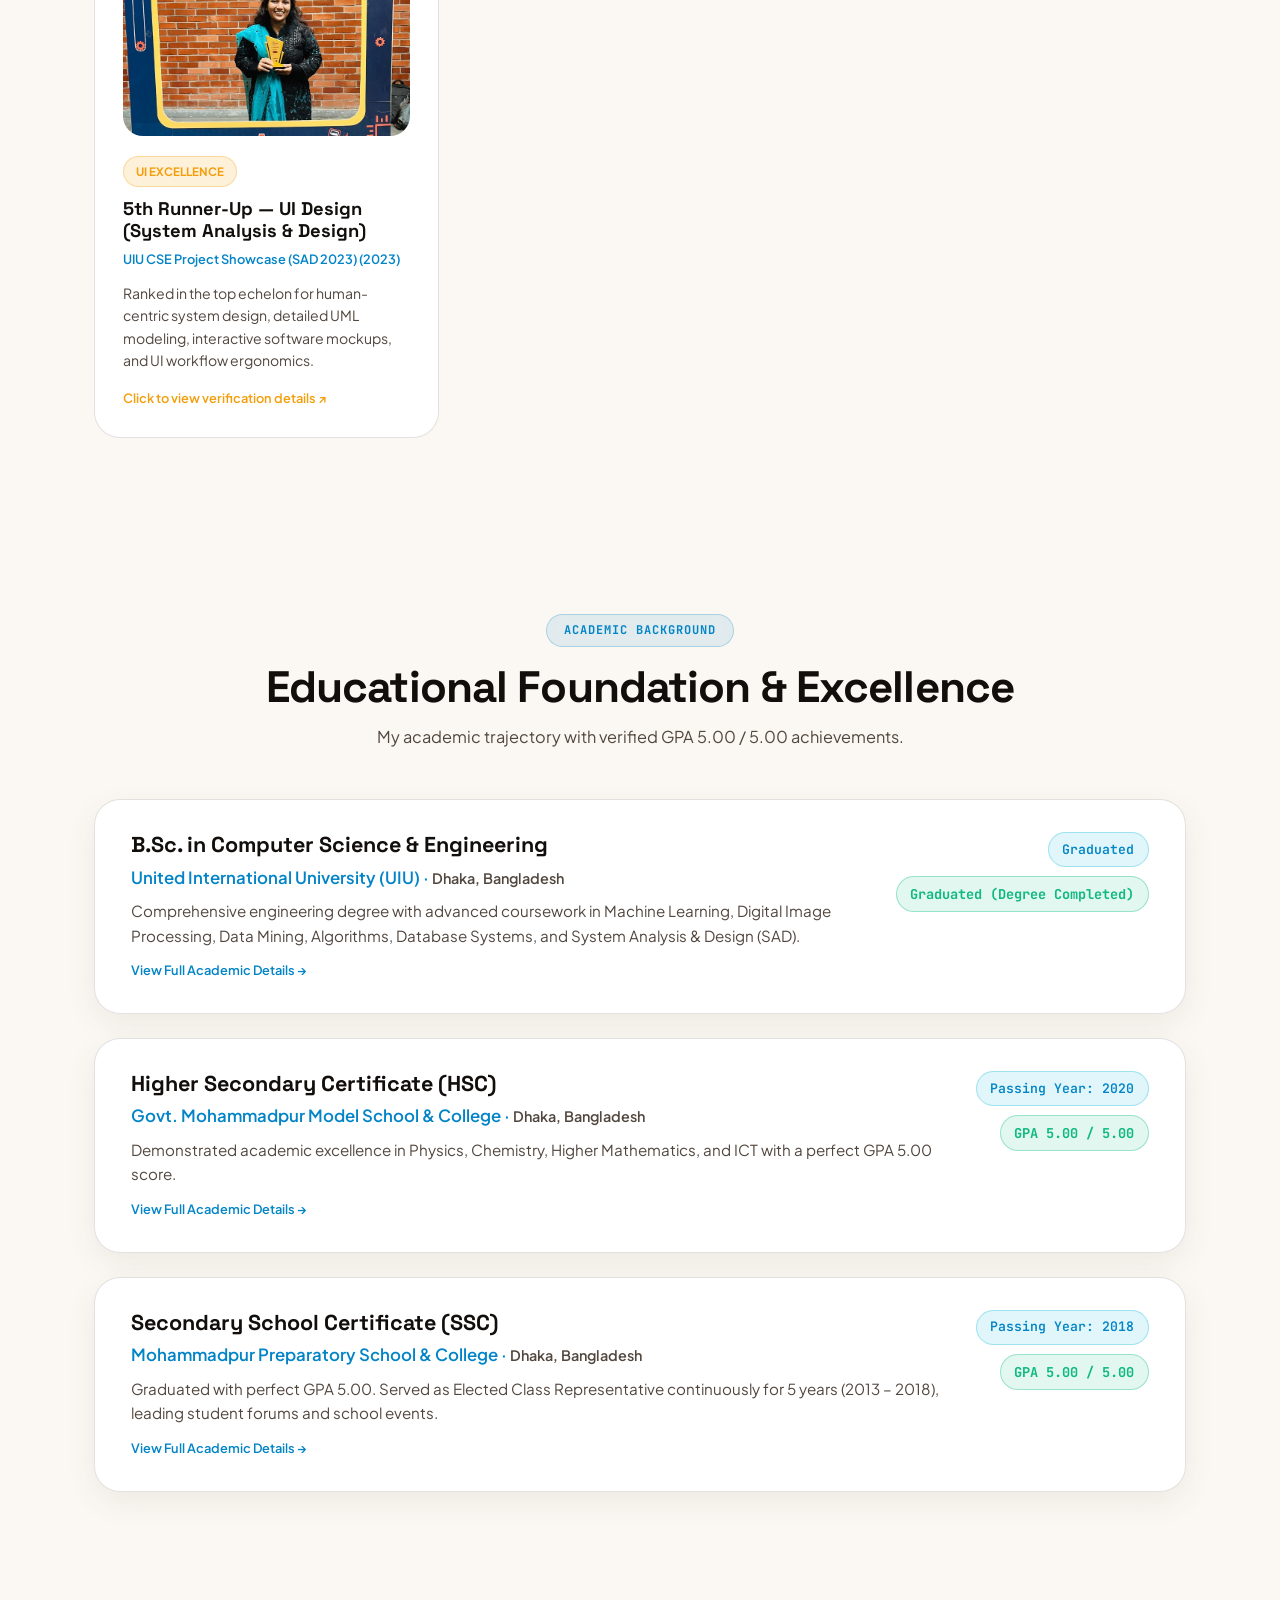
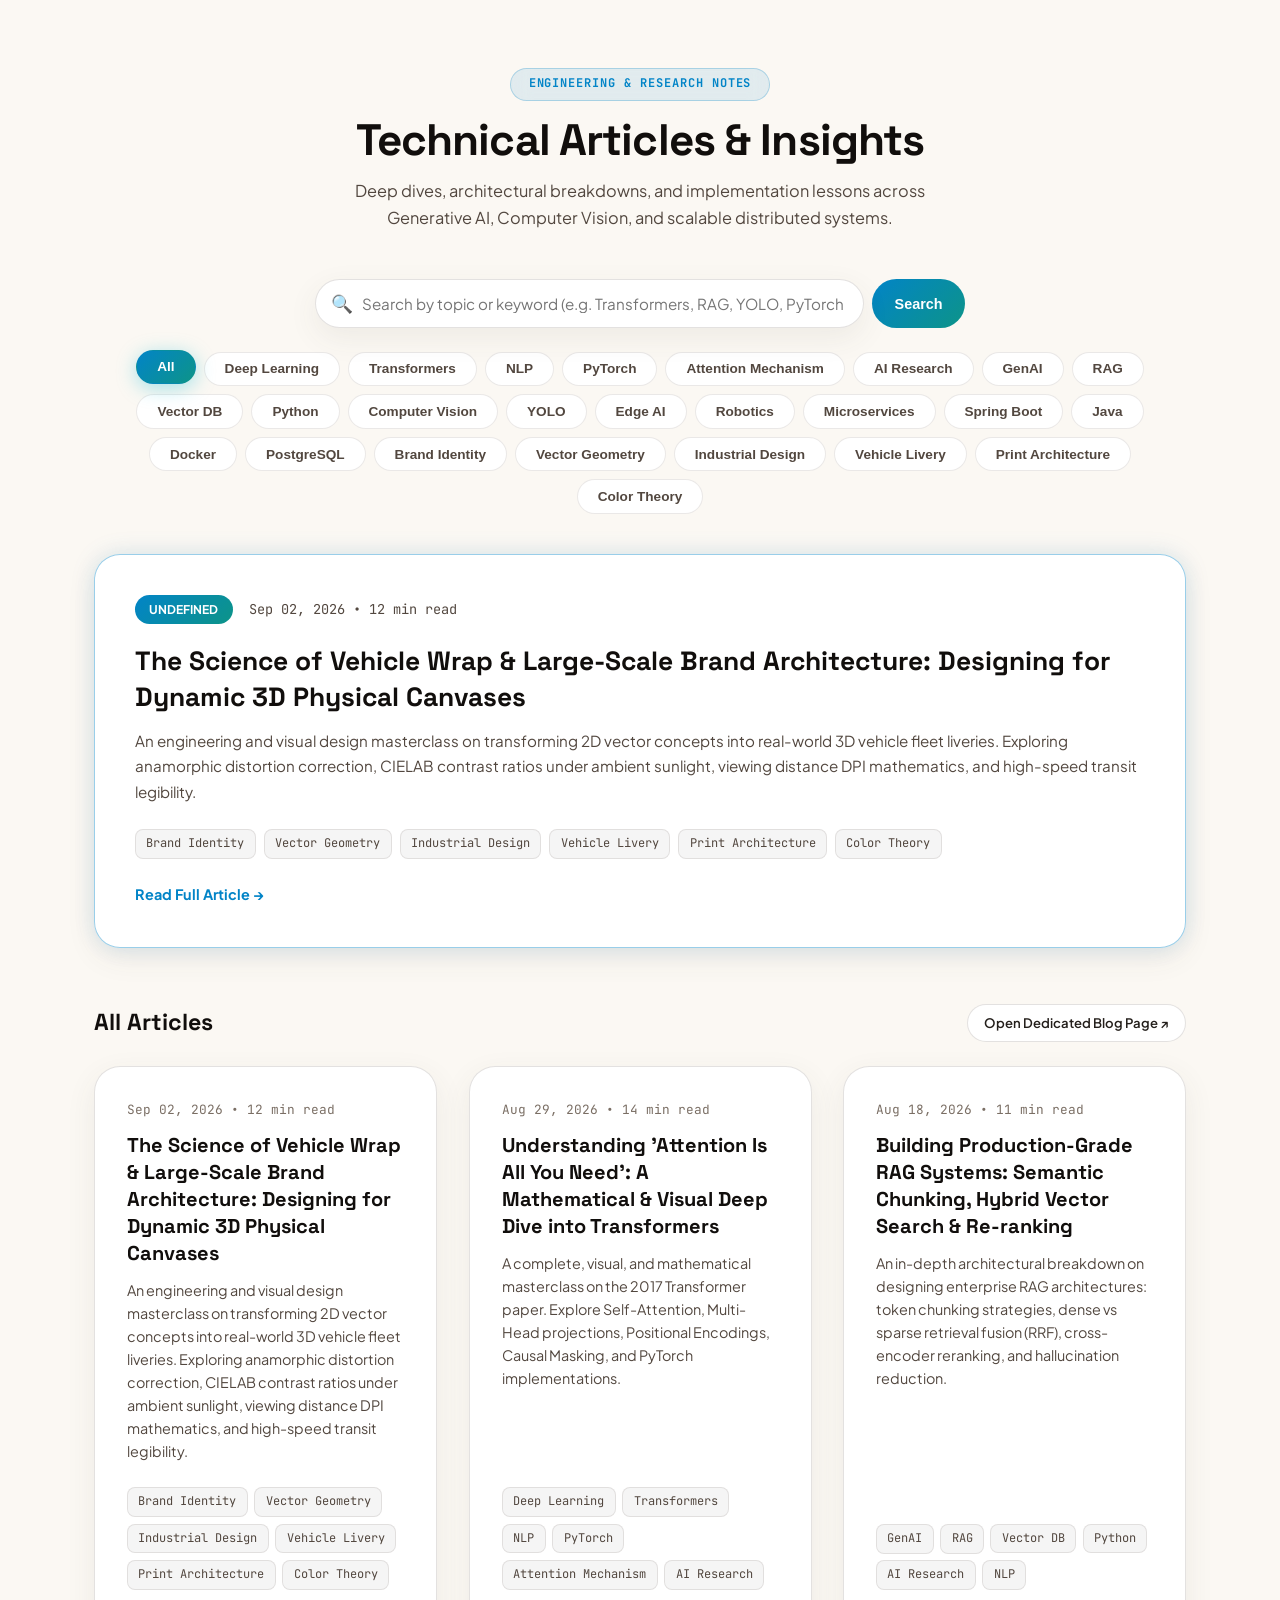
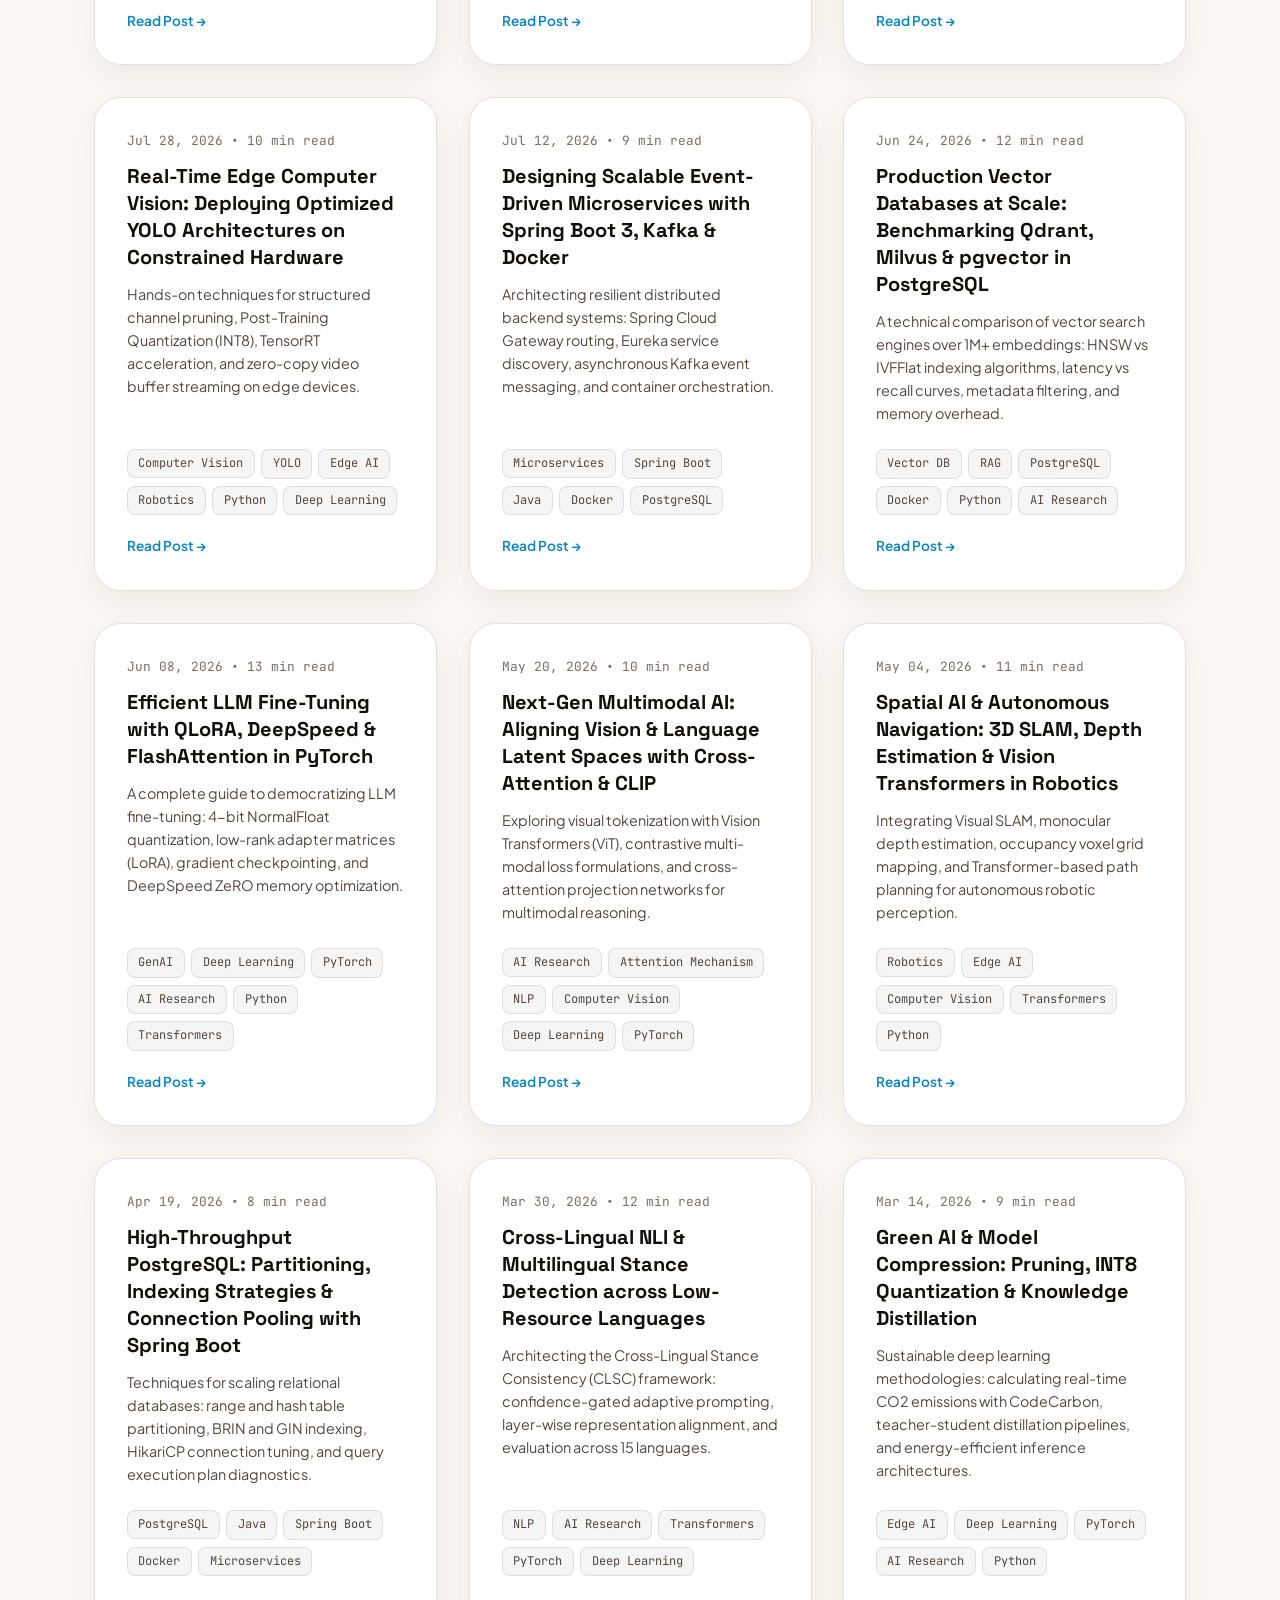
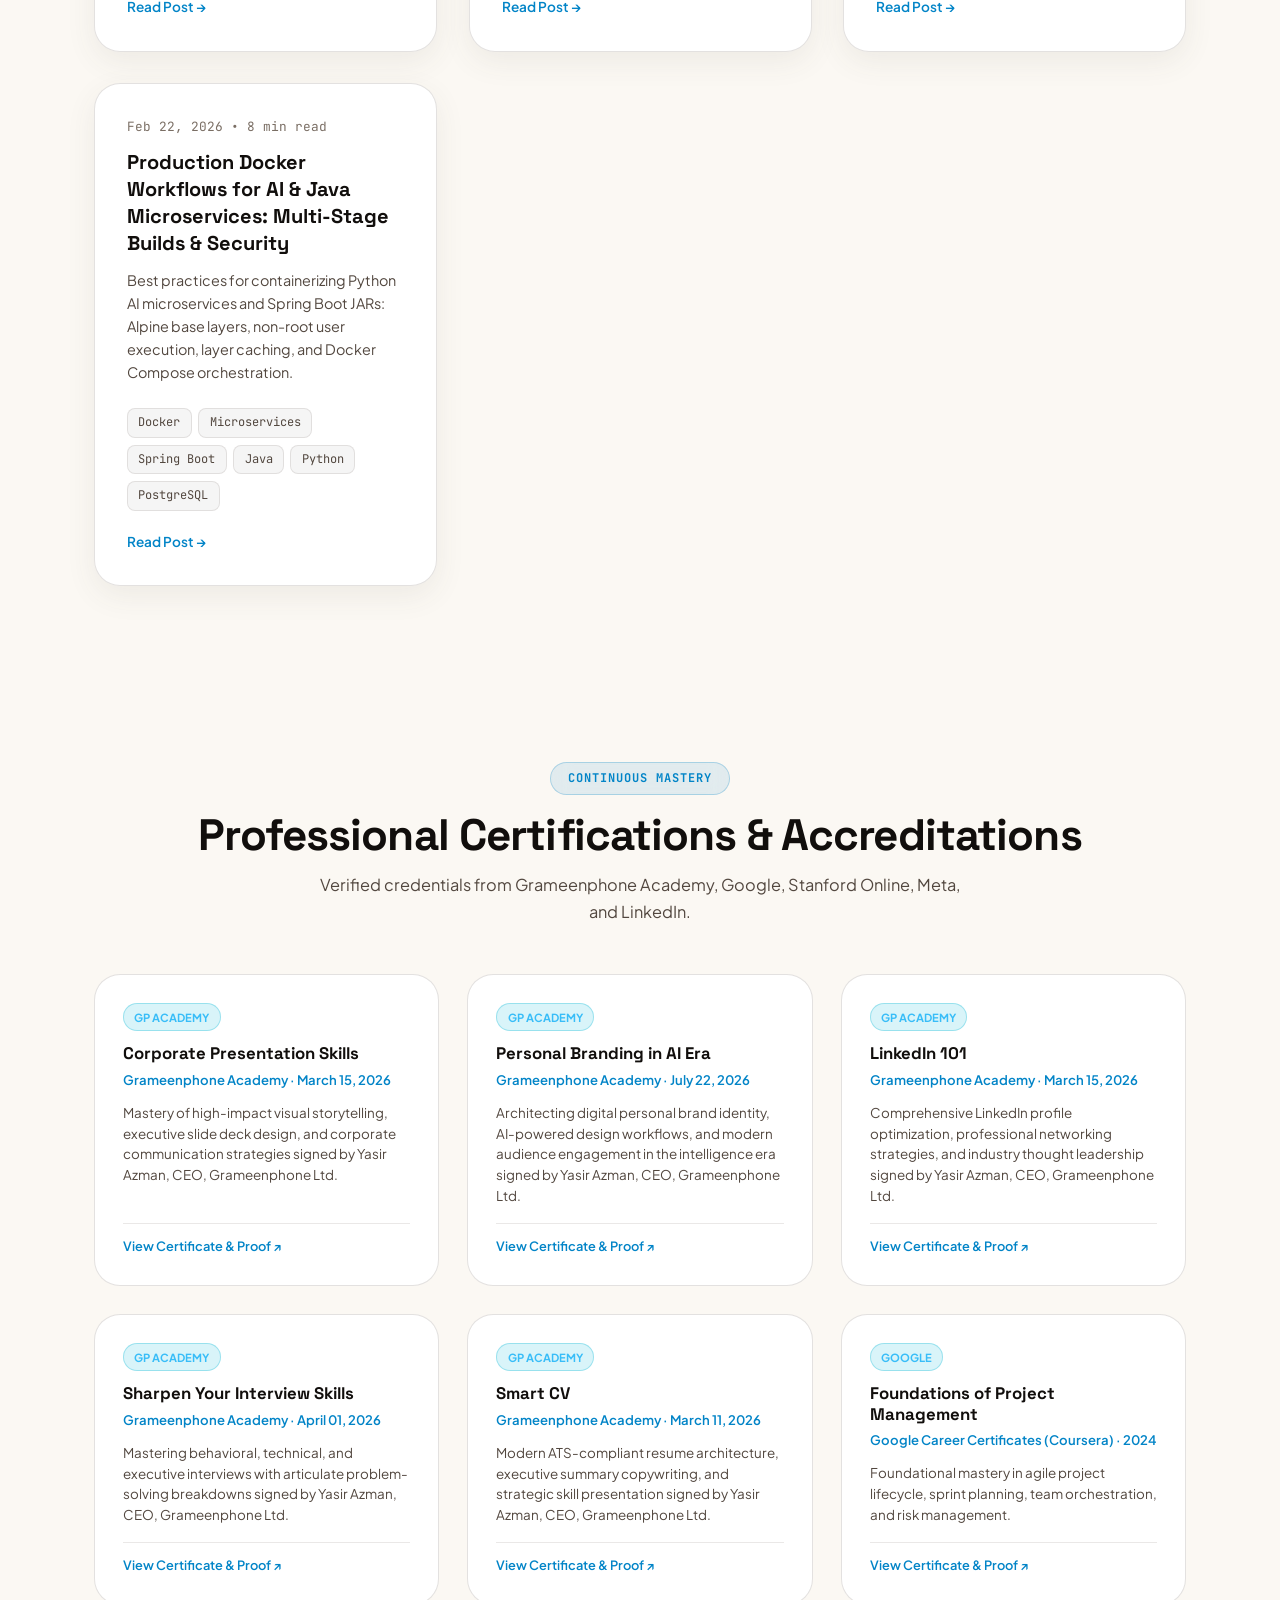
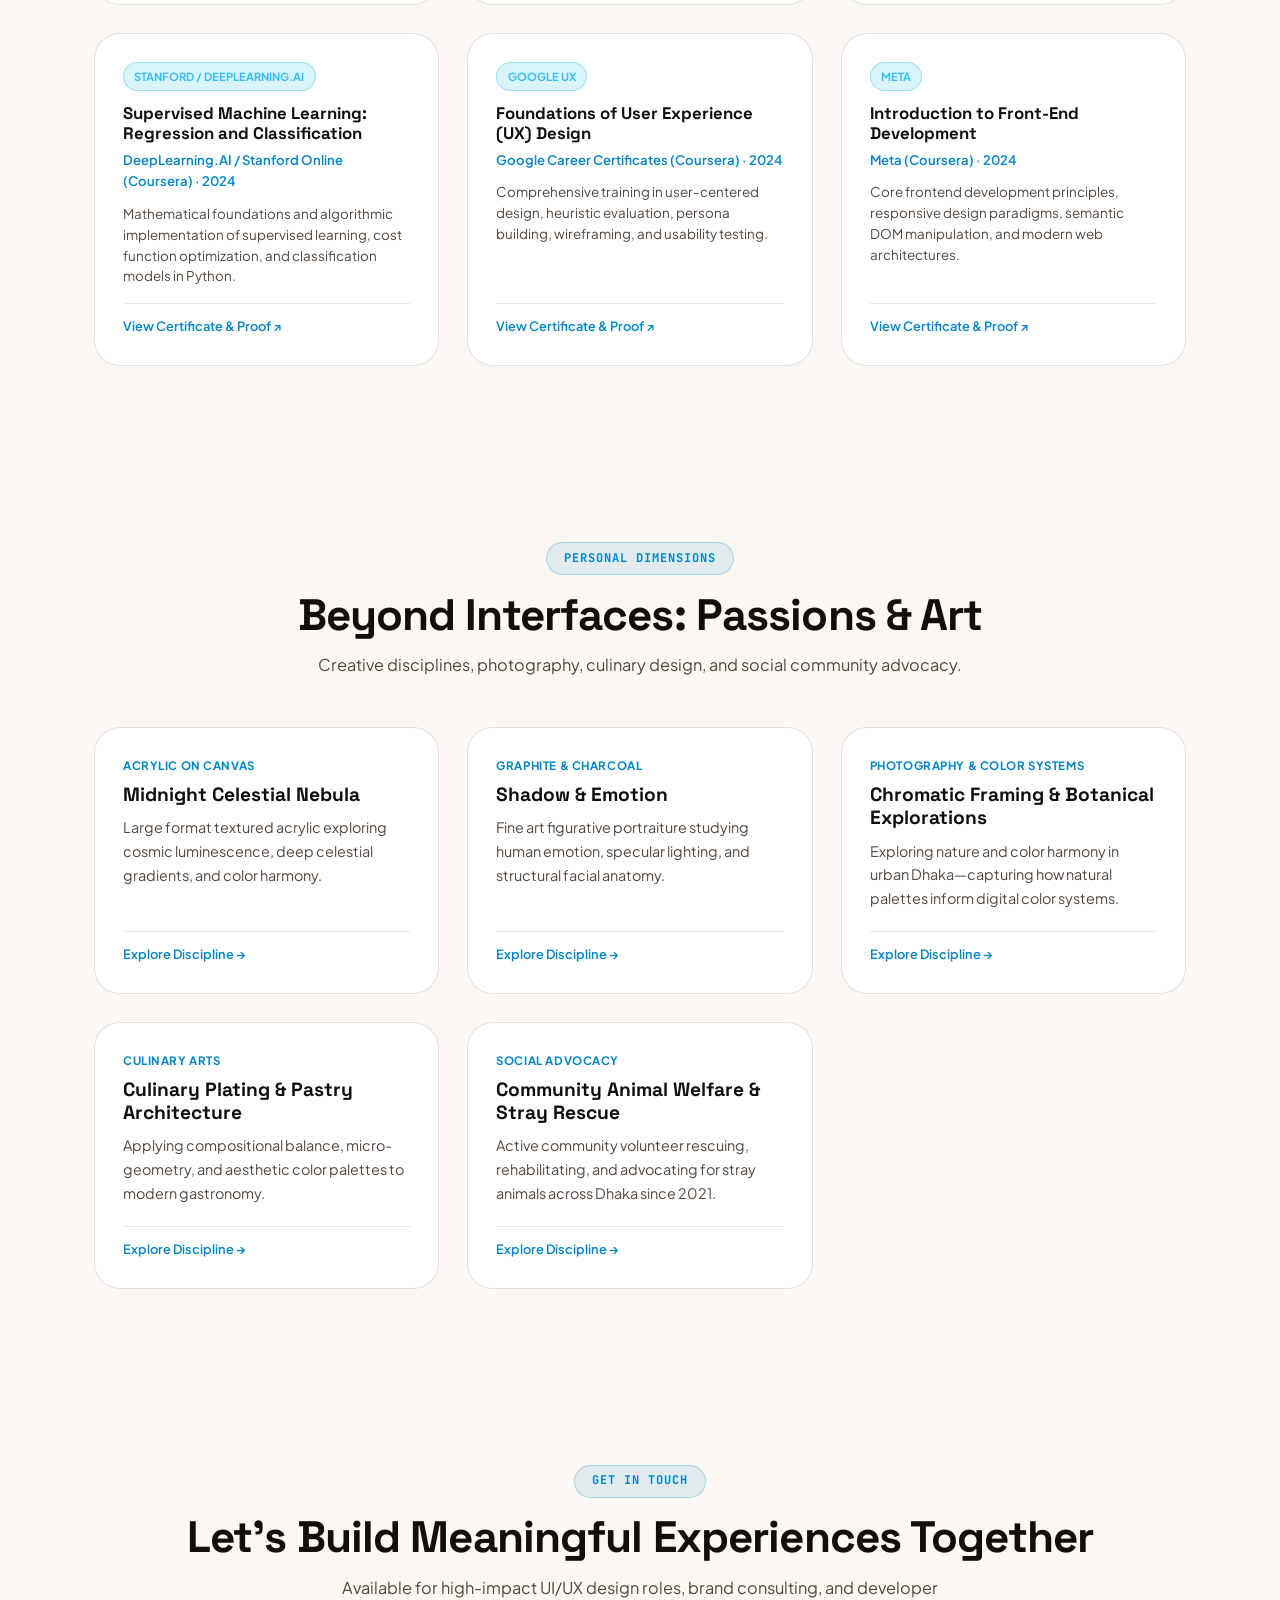
==== commit c120617d: "fix(nav): fix navbar wrapping and eliminate in-portfolio simulations in favor of real GitHub repos" ====
--- a/index.html
+++ b/index.html
@@ -78,7 +78,6 @@
           <li><a href="#about" class="nav-item-link">About</a></li>
           <li><a href="#skills" class="nav-item-link">Skills</a></li>
           <li><a href="#projects" class="nav-item-link">Projects</a></li>
-          <li><a href="#live-labs" class="nav-item-link" style="color:var(--accent-cyan);font-weight:700;">Live Labs</a></li>
           <li><a href="#achievements" class="nav-item-link">Awards</a></li>
           <li><a href="#education" class="nav-item-link">Education</a></li>
           <li><a href="#blog" class="nav-item-link">Blog</a></li>
@@ -108,7 +107,6 @@
           <a href="#about" class="mobile-link">About</a>
           <a href="#skills" class="mobile-link">Skills</a>
           <a href="#projects" class="mobile-link">Projects</a>
-          <a href="#live-labs" class="mobile-link" style="color:var(--accent-cyan);font-weight:700;">🔬 Live Labs &amp; Demos</a>
           <a href="#achievements" class="mobile-link">Awards</a>
           <a href="#education" class="mobile-link">Education</a>
           <a href="cv.html" class="mobile-link" style="color:var(--accent-cyan);font-weight:700;">📄 View &amp; Download CV</a>
@@ -291,30 +289,6 @@
         </div>
       </section>
 
-      <!-- 4B. LIVE INTERACTIVE LABS (FULLY WORKABLE IN-BROWSER DEMOS) -->
-      <section id="live-labs" class="live-labs-section">
-        <div class="container">
-          <div class="section-header">
-            <span class="section-tag">LIVE INTERACTIVE LABS</span>
-            <h2 class="section-title">Test My Engineering Projects in Real-Time</h2>
-            <p class="section-subtitle">Fully functional, deterministic in-browser simulations running FinTech encryption vaults, computer vision pipelines, and vector RAG search.</p>
-          </div>
-
-          <div class="live-labs-container">
-            <!-- Demo Select Tabs -->
-            <div class="live-labs-tabs">
-              <button class="live-labs-tab-btn active" data-tab="fundbridge">🏦 FundBridge FinTech Simulator</button>
-              <button class="live-labs-tab-btn" data-tab="medvision">🔬 MedVision-AI Vision Lab</button>
-              <button class="live-labs-tab-btn" data-tab="marketpulse">📊 MarketPulse Churn Miner</button>
-              <button class="live-labs-tab-btn" data-tab="docuquery">🧠 DocuQuery Semantic RAG</button>
-            </div>
-
-            <!-- Mount Container for Live Demo -->
-            <div id="interactive-labs-mount"></div>
-          </div>
-        </div>
-      </section>
-
       <!-- 5. ACHIEVEMENTS SECTION -->
       <section id="achievements" class="achievements-section">
         <div class="container">
@@ -544,7 +518,6 @@
 
     <!-- Universal Scripts -->
     <script src="js/data.js"></script>
-    <script src="js/interactive-demos.js"></script>
     <script src="js/hero-canvas.js"></script>
     <script src="js/lightbox.js"></script>
     <script src="js/main.js"></script>
--- a/css/components.css
+++ b/css/components.css
@@ -16,28 +16,36 @@
 
 .liquid-nav-capsule {
   width: 100%;
-  max-width: 1080px;
+  max-width: 1140px;
   background: var(--bg-nav);
   backdrop-filter: blur(20px);
   -webkit-backdrop-filter: blur(20px);
   border: 1px solid var(--border-glass);
   box-shadow: var(--shadow-card), inset 0 1px 1px rgba(255, 255, 255, 0.15);
   border-radius: var(--radius-full);
-  padding: 0.45rem 1.25rem;
+  padding: 0.5rem 1.25rem;
   display: flex;
   align-items: center;
   justify-content: space-between;
+  gap: 0.75rem;
+  white-space: nowrap !important;
   transition: var(--transition-smooth);
 }
 
 .nav-brand {
   display: flex;
   align-items: center;
-  gap: 0.75rem;
-  font-weight: 700;
-  font-family: var(--font-body);
+  gap: 0.65rem;
+  font-weight: 700;
+  font-family: var(--font-heading);
   font-size: 1.05rem;
   color: var(--text-highlight);
+  white-space: nowrap !important;
+  flex-shrink: 0;
+}
+
+.nav-brand span {
+  white-space: nowrap !important;
 }
 
 .nav-brand-avatar {
@@ -50,6 +58,7 @@
   align-items: center;
   justify-content: center;
   box-shadow: 0 0 15px rgba(6, 182, 212, 0.35);
+  flex-shrink: 0;
 }
 
 .nav-brand-avatar img {
@@ -64,15 +73,19 @@
   align-items: center;
   gap: 0.25rem;
   list-style: none;
+  white-space: nowrap !important;
+  flex-shrink: 0;
 }
 
 .nav-item-link {
-  padding: 0.4rem 0.8rem;
-  border-radius: var(--radius-full);
-  font-size: 0.85rem;
+  padding: 0.4rem 0.75rem;
+  border-radius: var(--radius-full);
+  font-size: 0.86rem;
   font-weight: 600;
   color: var(--text-muted);
-  transition: var(--transition-smooth);
+  white-space: nowrap !important;
+  transition: var(--transition-smooth);
+  display: inline-block;
 }
 
 .nav-item-link:hover, .nav-item-link.active {
@@ -88,7 +101,18 @@
 .nav-actions {
   display: flex;
   align-items: center;
-  gap: 0.6rem;
+  gap: 0.5rem;
+  white-space: nowrap !important;
+  flex-shrink: 0;
+}
+
+.nav-actions .btn {
+  white-space: nowrap !important;
+  padding: 0.42rem 0.95rem;
+}
+
+.nav-actions .btn span {
+  white-space: nowrap !important;
 }
 
 .theme-toggle-btn {
@@ -1264,99 +1288,27 @@
   margin-bottom: 1rem;
 }
 
-/* ==========================================================================
-   LIVE INTERACTIVE LABS (WORKABLE BROWSER DEMOS)
-   ========================================================================== */
-.live-labs-section {
-  padding: 4.5rem 0;
-  position: relative;
-}
-
-.live-labs-container {
-  background: var(--bg-card);
-  border: 1px solid var(--border-glass);
-  border-radius: var(--radius-xl);
-  padding: 2.25rem;
-  box-shadow: var(--shadow-card), var(--shadow-glow);
-  backdrop-filter: blur(15px);
-}
-
-.live-labs-tabs {
-  display: flex;
-  gap: 0.5rem;
-  flex-wrap: wrap;
-  margin-bottom: 1.75rem;
-  justify-content: center;
-}
-
-.live-labs-tab-btn {
-  padding: 0.65rem 1.25rem;
-  border-radius: var(--radius-full);
-  background: rgba(255, 255, 255, 0.04);
-  border: 1px solid var(--border-subtle);
-  color: var(--text-muted);
-  font-family: var(--font-heading);
-  font-weight: 600;
-  font-size: 0.9rem;
-  cursor: pointer;
-  transition: var(--transition-smooth);
-}
-
-html.light .live-labs-tab-btn {
-  background: rgba(0, 0, 0, 0.04);
-}
-
-.live-labs-tab-btn:hover {
-  color: var(--text-highlight);
+/* Project GitHub Link Pills */
+.project-gh-pill {
+  font-size: 0.75rem;
+  font-weight: 700;
+  color: var(--accent-cyan);
   background: rgba(6, 182, 212, 0.12);
-  border-color: var(--accent-cyan);
-}
-
-.live-labs-tab-btn.active {
+  border: 1px solid rgba(6, 182, 212, 0.3);
+  padding: 0.25rem 0.65rem;
+  border-radius: var(--radius-full);
+  text-decoration: none;
+  transition: var(--transition-smooth);
+  display: inline-flex;
+  align-items: center;
+  gap: 4px;
+}
+
+.project-gh-pill:hover {
   background: var(--gradient-brand);
-  color: #ffffff !important;
+  color: #ffffff;
   border-color: transparent;
-  box-shadow: 0 4px 20px rgba(6, 182, 212, 0.4);
-}
-
-.interactive-demo-card {
-  background: rgba(0, 0, 0, 0.35);
-  border: 1px solid var(--border-glass);
-  border-radius: var(--radius-lg);
-  padding: 1.75rem;
-}
-
-html.light .interactive-demo-card {
-  background: #ffffff;
-  box-shadow: 0 4px 20px rgba(0,0,0,0.06);
-}
-
-.demo-header {
-  margin-bottom: 1.25rem;
-}
-
-.demo-badge {
-  display: inline-block;
-  padding: 0.25rem 0.75rem;
-  border-radius: var(--radius-full);
-  background: rgba(6, 182, 212, 0.15);
-  border: 1px solid rgba(6, 182, 212, 0.3);
-  color: var(--accent-cyan);
-  font-size: 0.75rem;
-  font-weight: 700;
-  font-family: var(--font-mono);
-  letter-spacing: 0.03em;
-}
-
-.demo-btn {
-  font-size: 0.8rem !important;
-  padding: 0.4rem 0.85rem !important;
-}
-
-.demo-btn.active {
-  background: var(--gradient-brand) !important;
-  color: #fff !important;
-  border-color: transparent !important;
+  transform: translateY(-1px);
 }
 
 /* ==========================================================================
--- a/css/responsive.css
+++ b/css/responsive.css
@@ -43,9 +43,29 @@
 }
 
 /* --------------------------------------------------------------------------
-   2. TABLETS & LARGE SMARTPHONES (<= 860px)
-   -------------------------------------------------------------------------- */
-@media (max-width: 860px) {
+   1B. LAPTOPS & INTERMEDIATE VIEWPORTS (1025px - 1140px)
+   -------------------------------------------------------------------------- */
+@media (max-width: 1140px) and (min-width: 1025px) {
+  .nav-menu-links {
+    gap: 0.15rem;
+  }
+  .nav-item-link {
+    padding: 0.35rem 0.5rem;
+    font-size: 0.82rem;
+  }
+  .nav-brand {
+    font-size: 0.95rem;
+  }
+  .nav-actions .btn {
+    padding: 0.38rem 0.75rem;
+    font-size: 0.82rem;
+  }
+}
+
+/* --------------------------------------------------------------------------
+   2. TABLETS & LARGE SMARTPHONES (<= 1024px)
+   -------------------------------------------------------------------------- */
+@media (max-width: 1024px) {
   /* Navigation Bar Adaptations */
   .header-wrapper {
     top: 0.65rem;
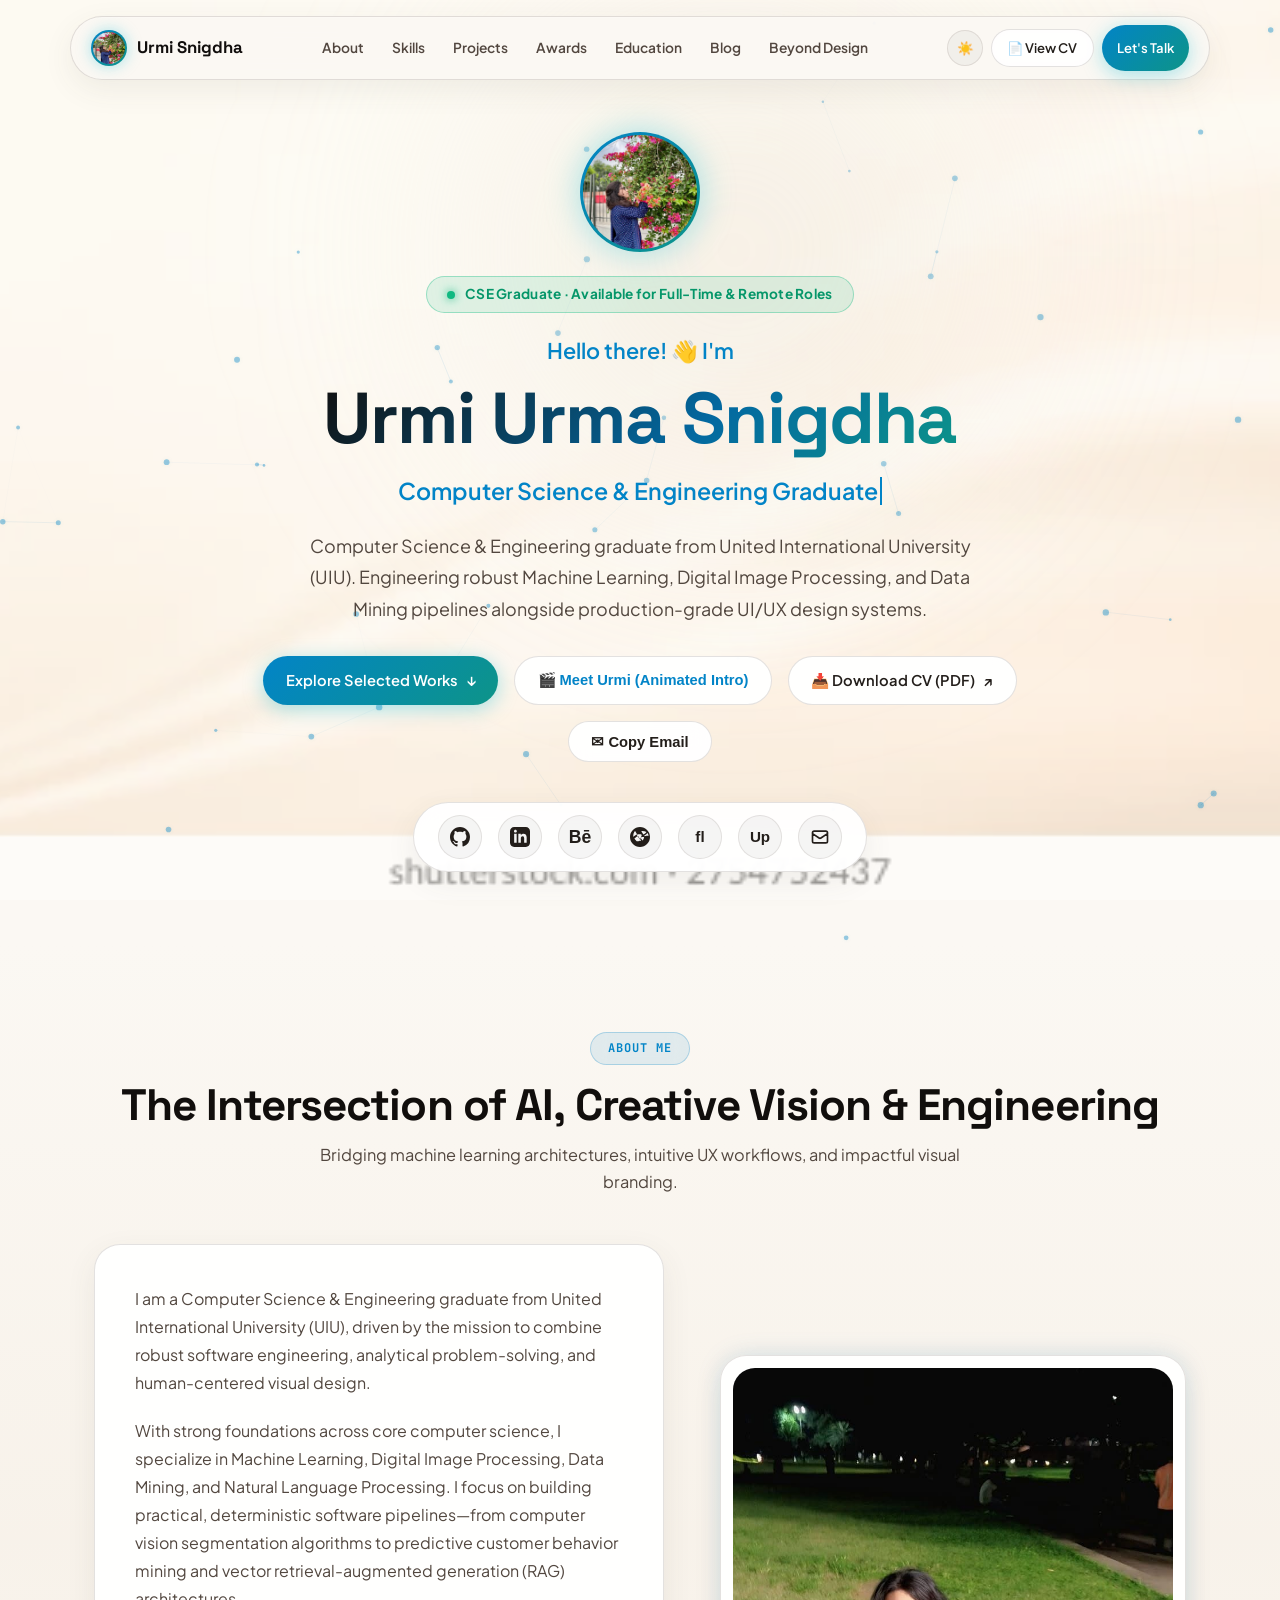
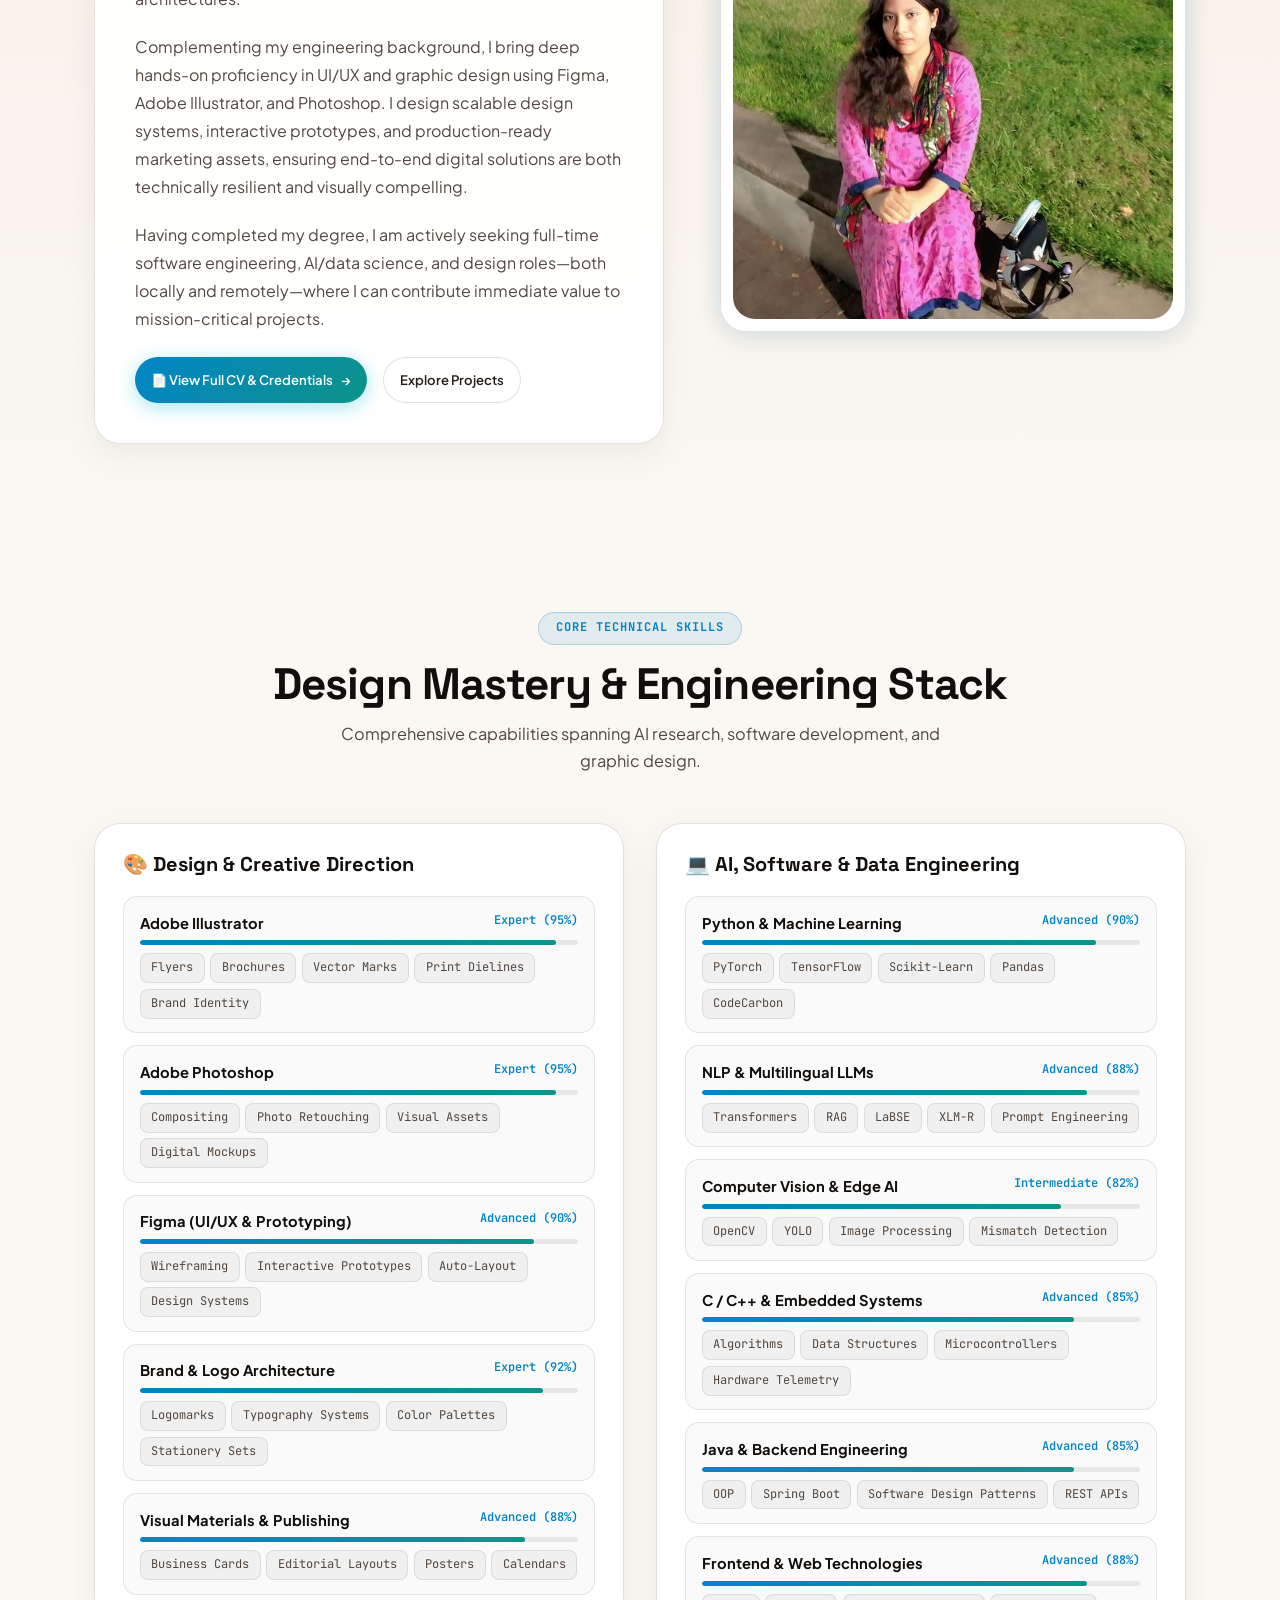
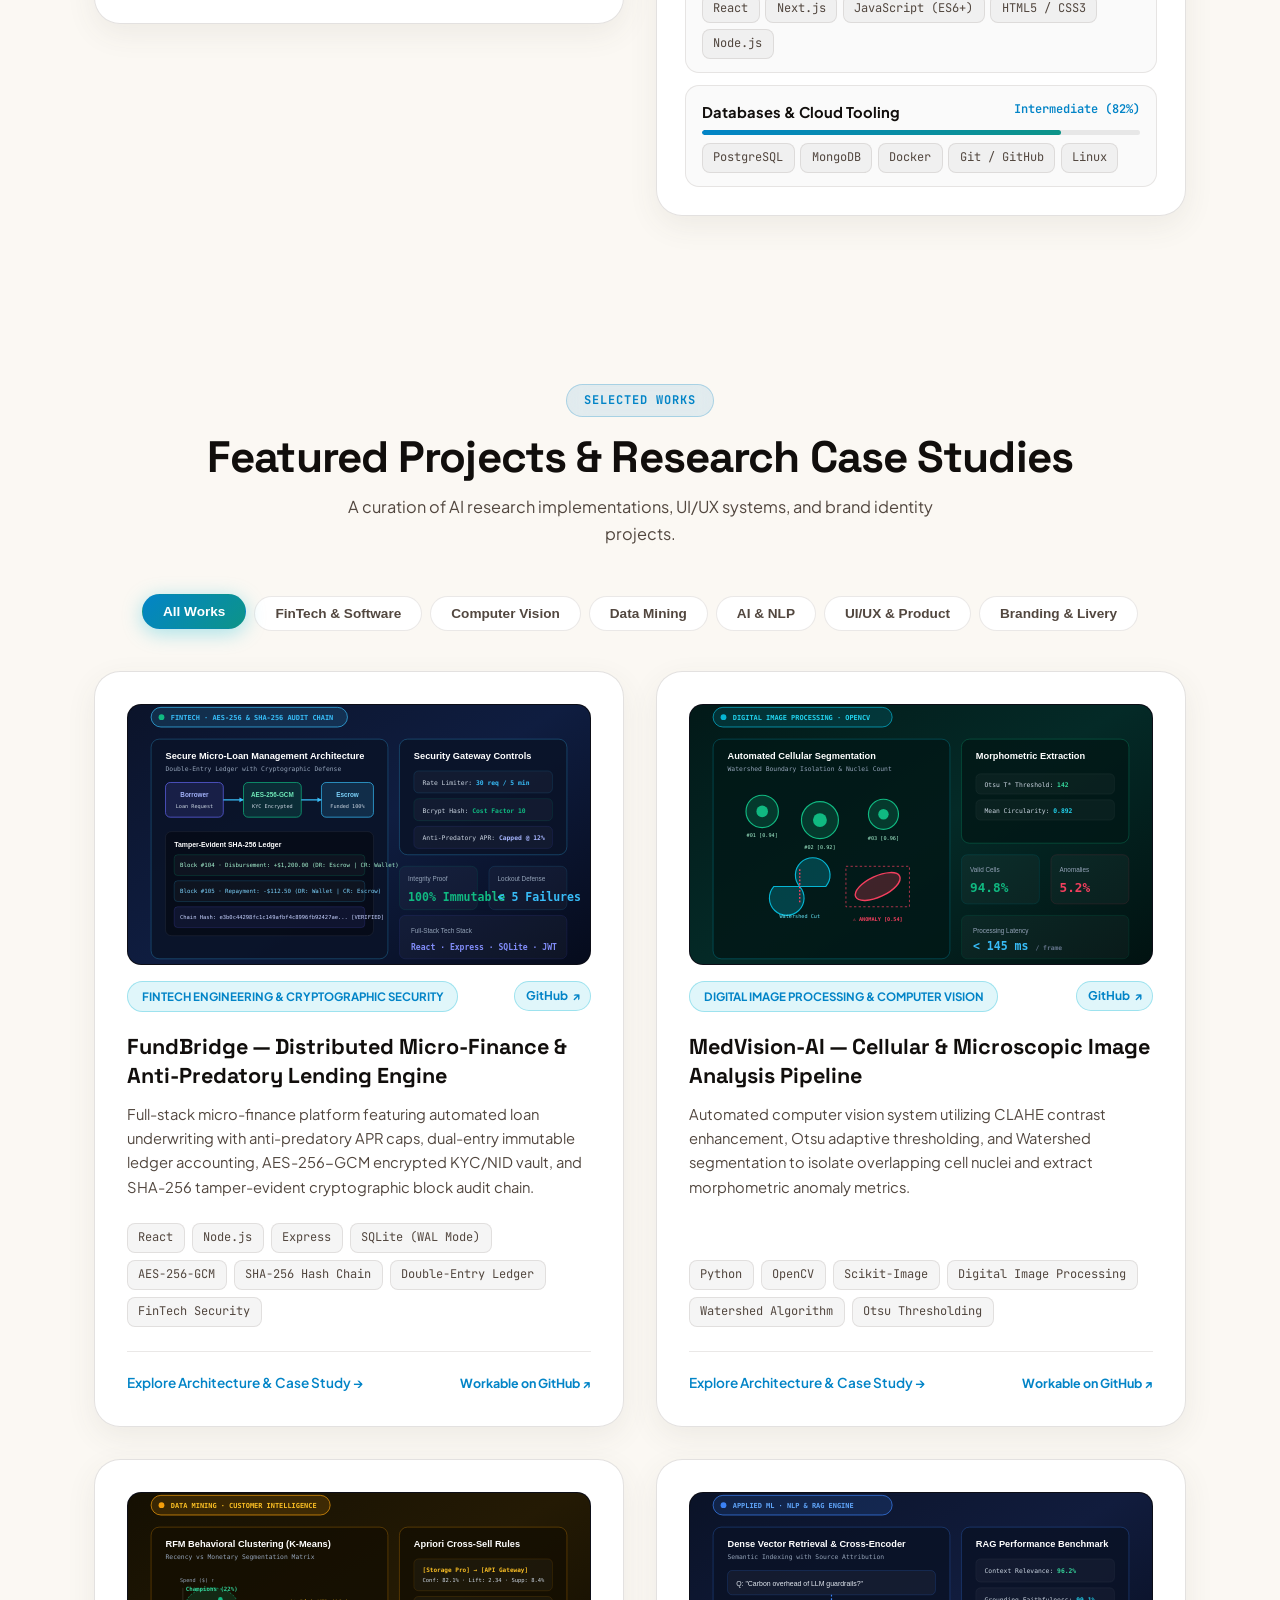
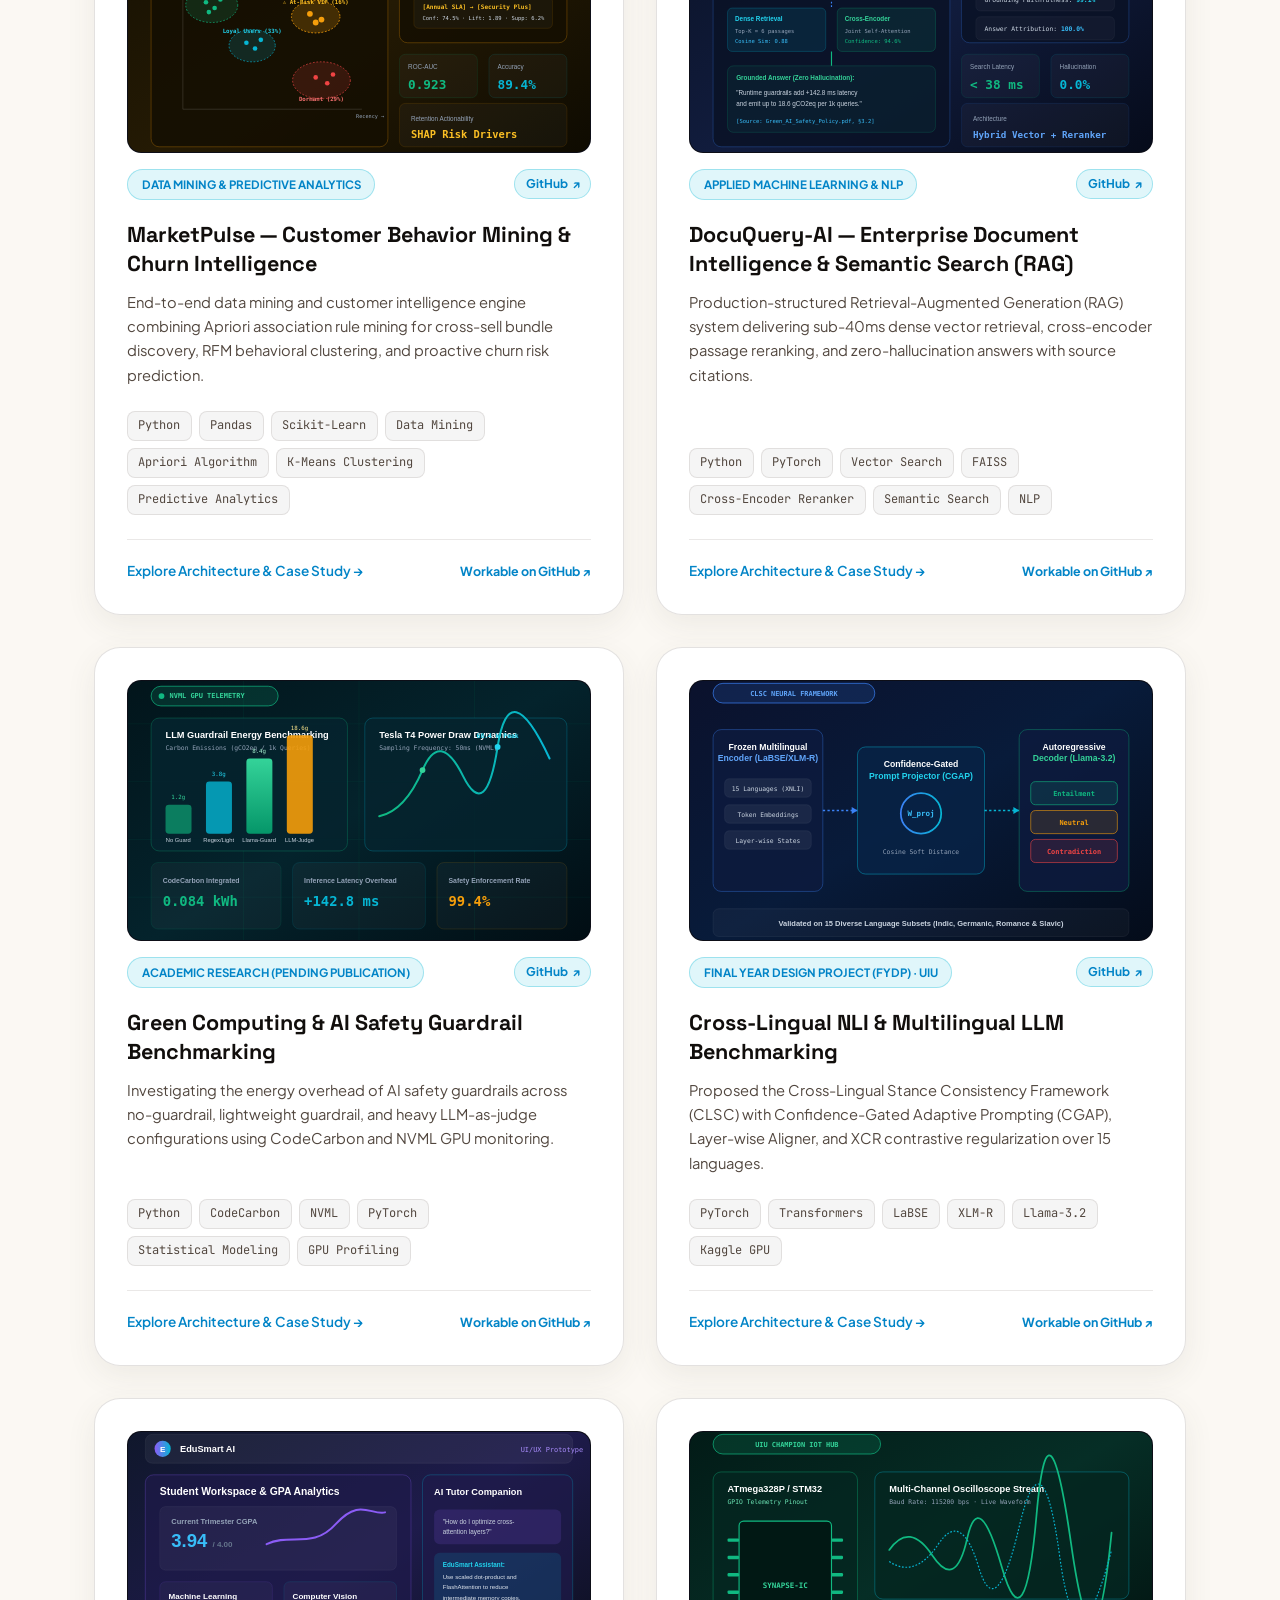
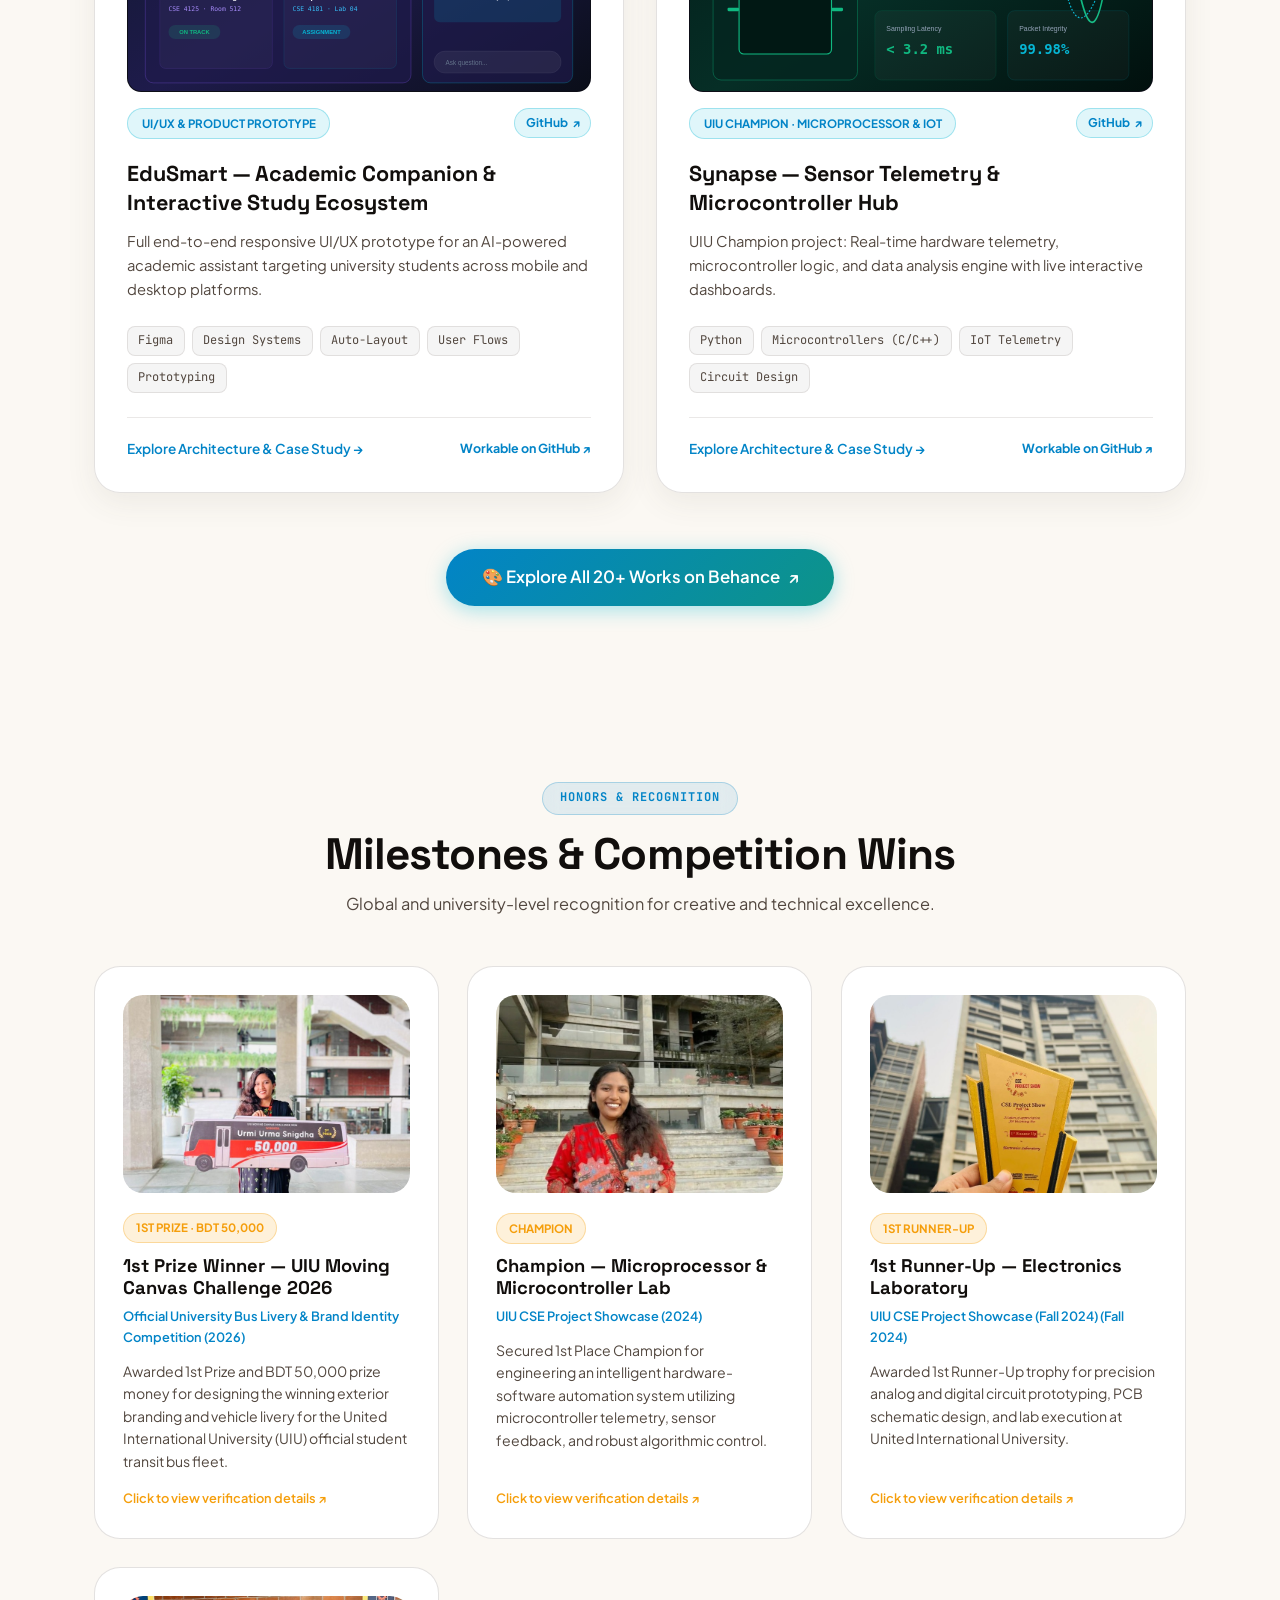
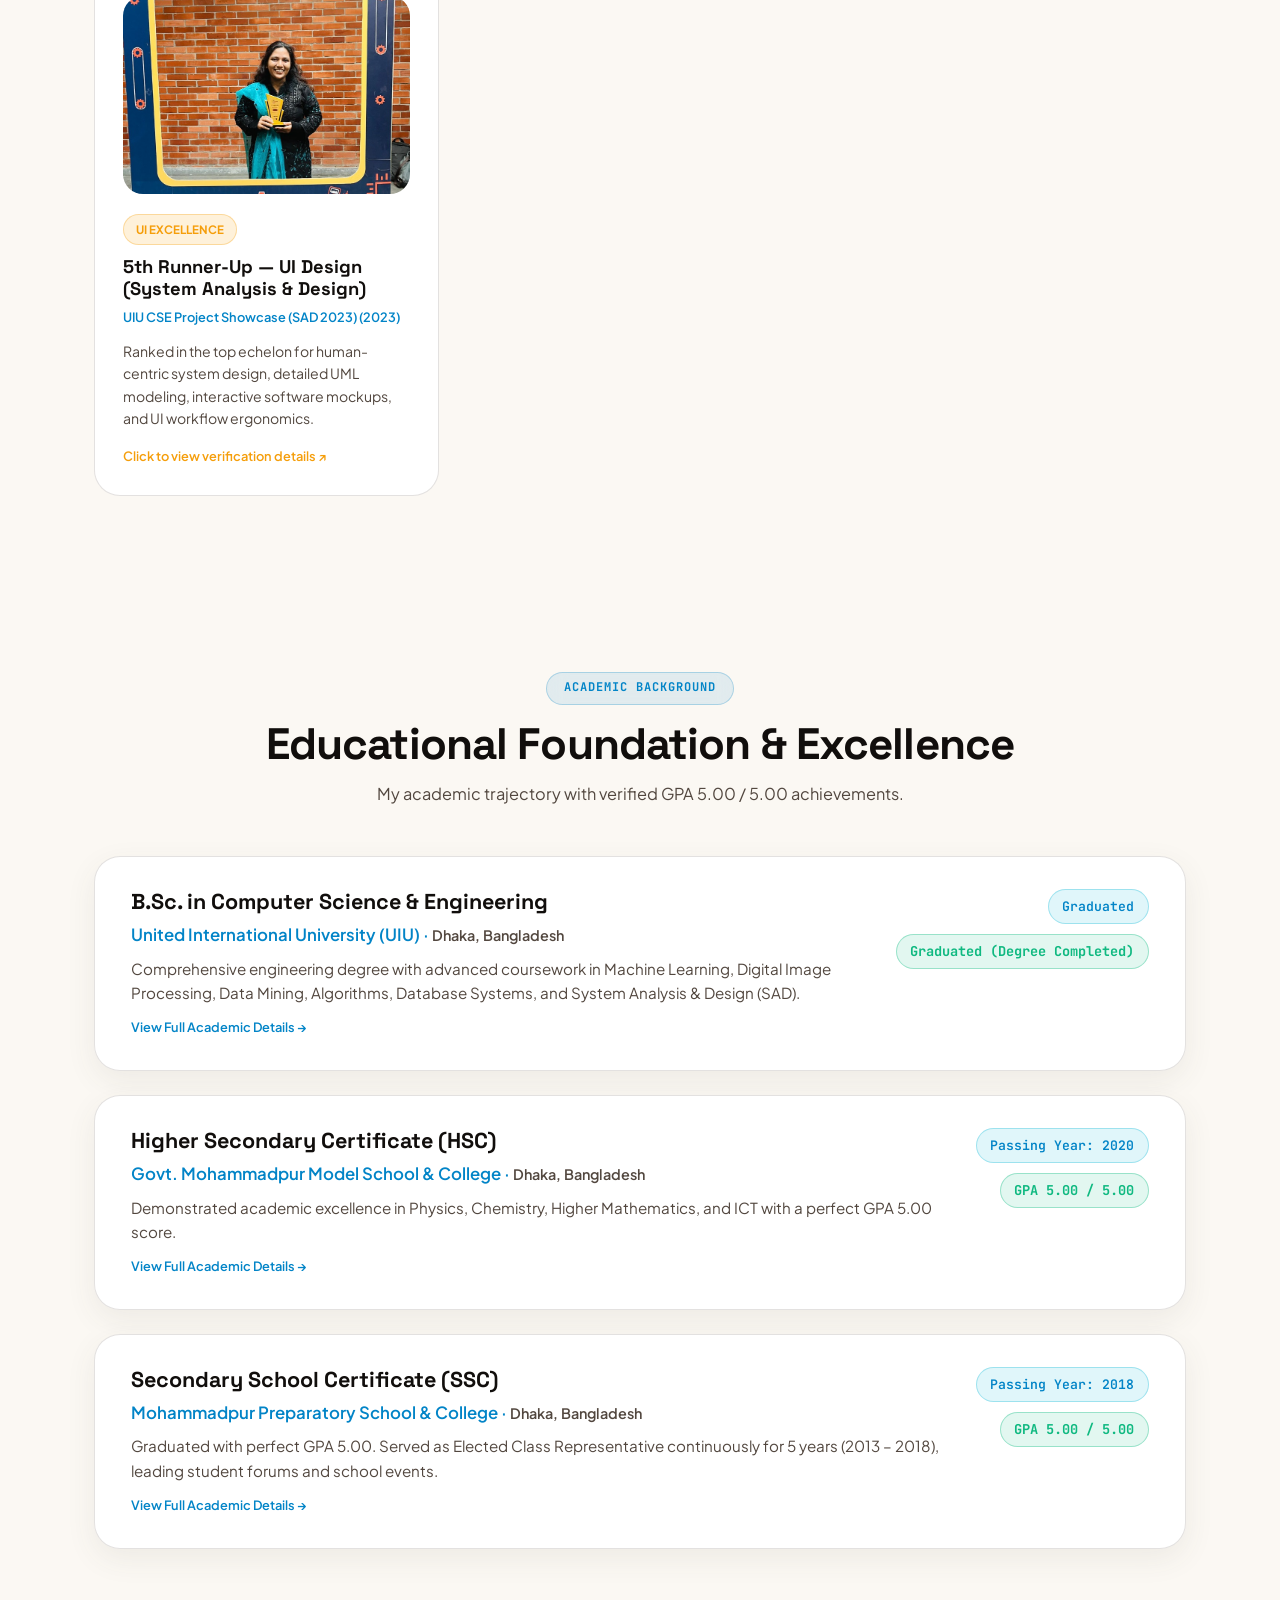
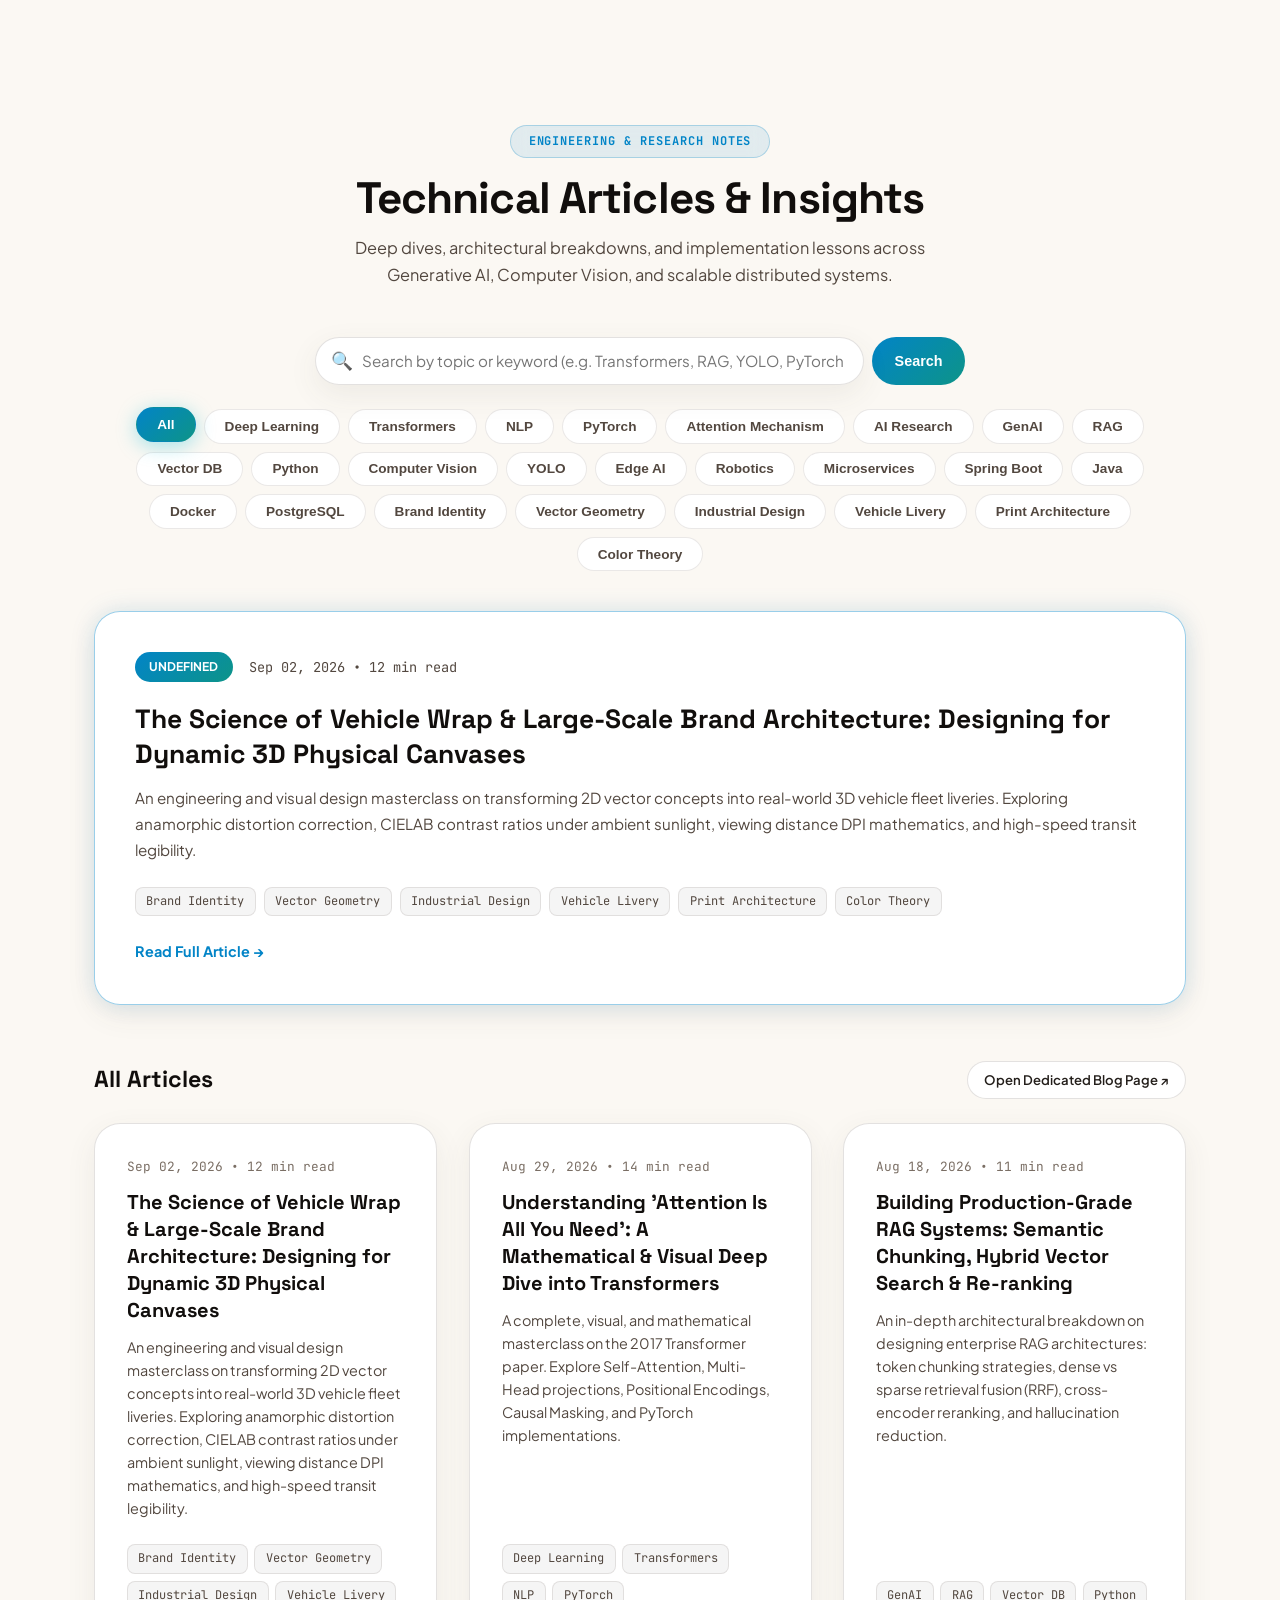
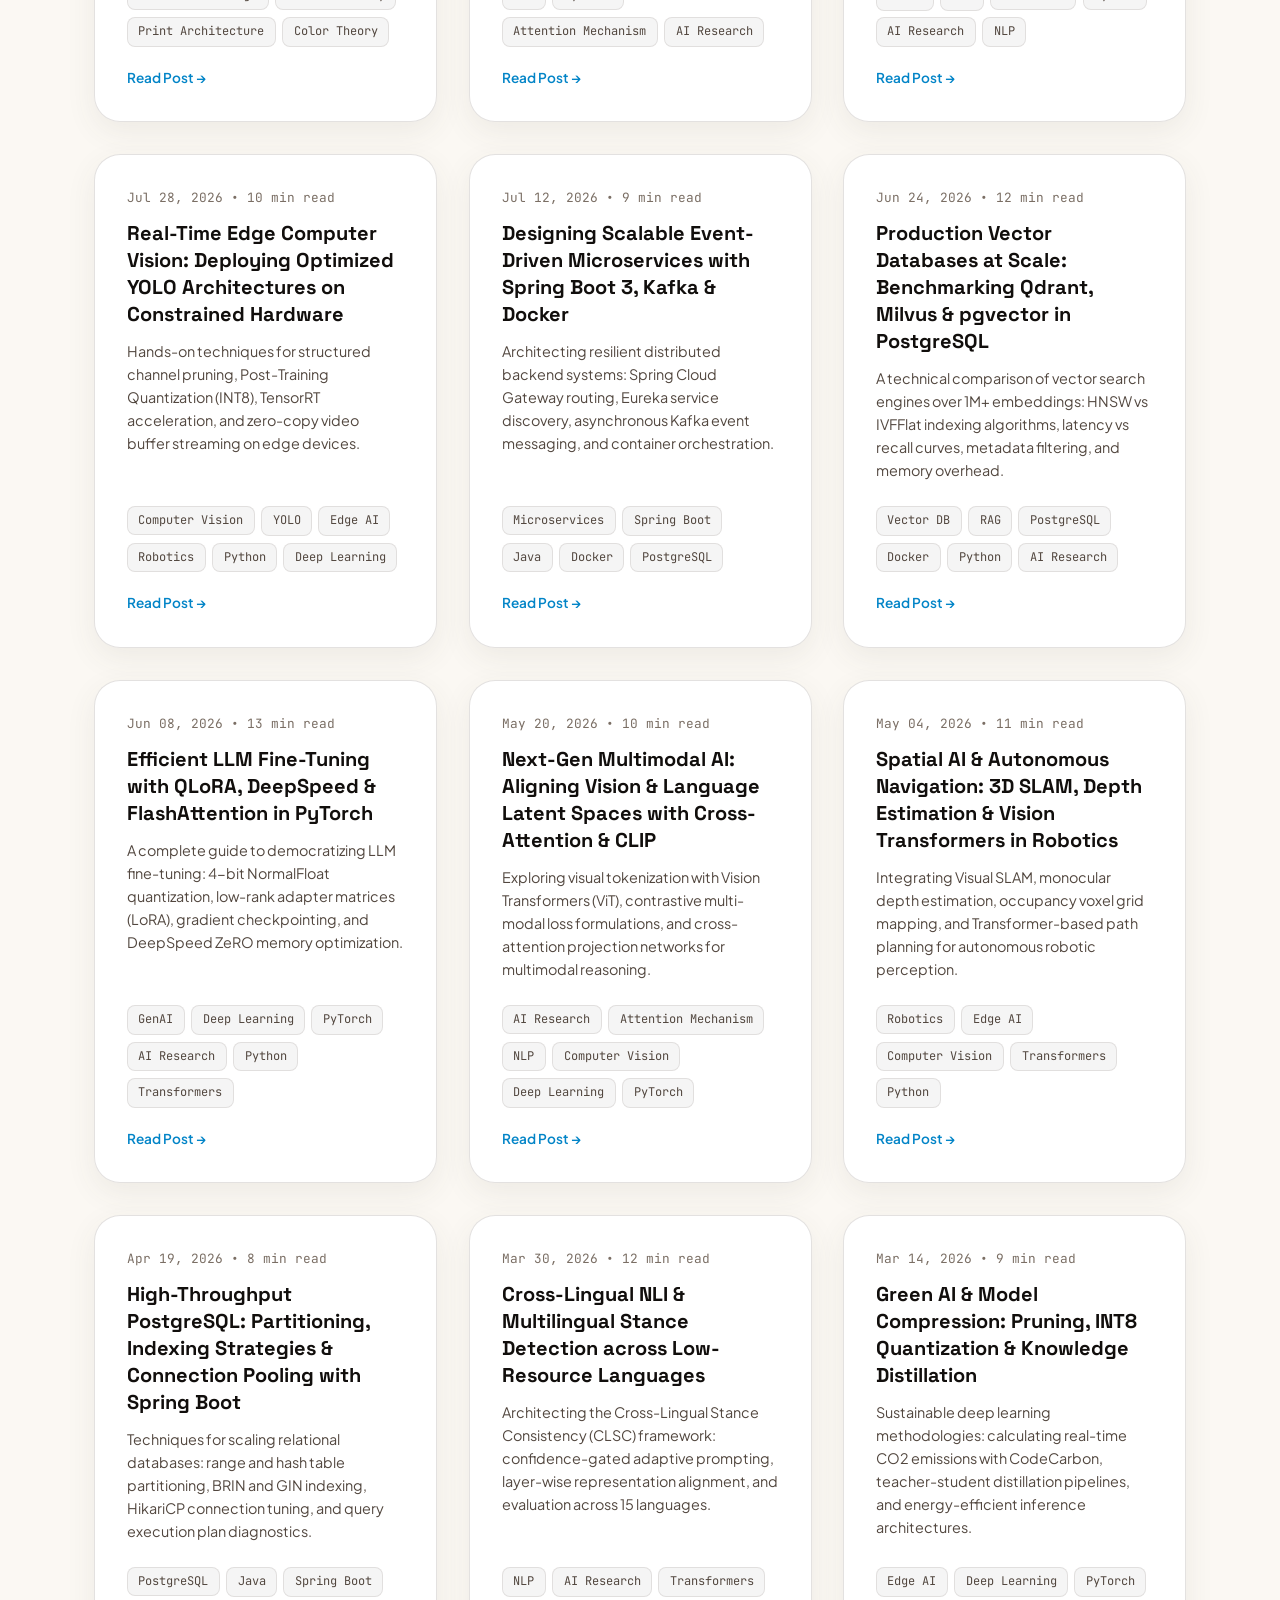
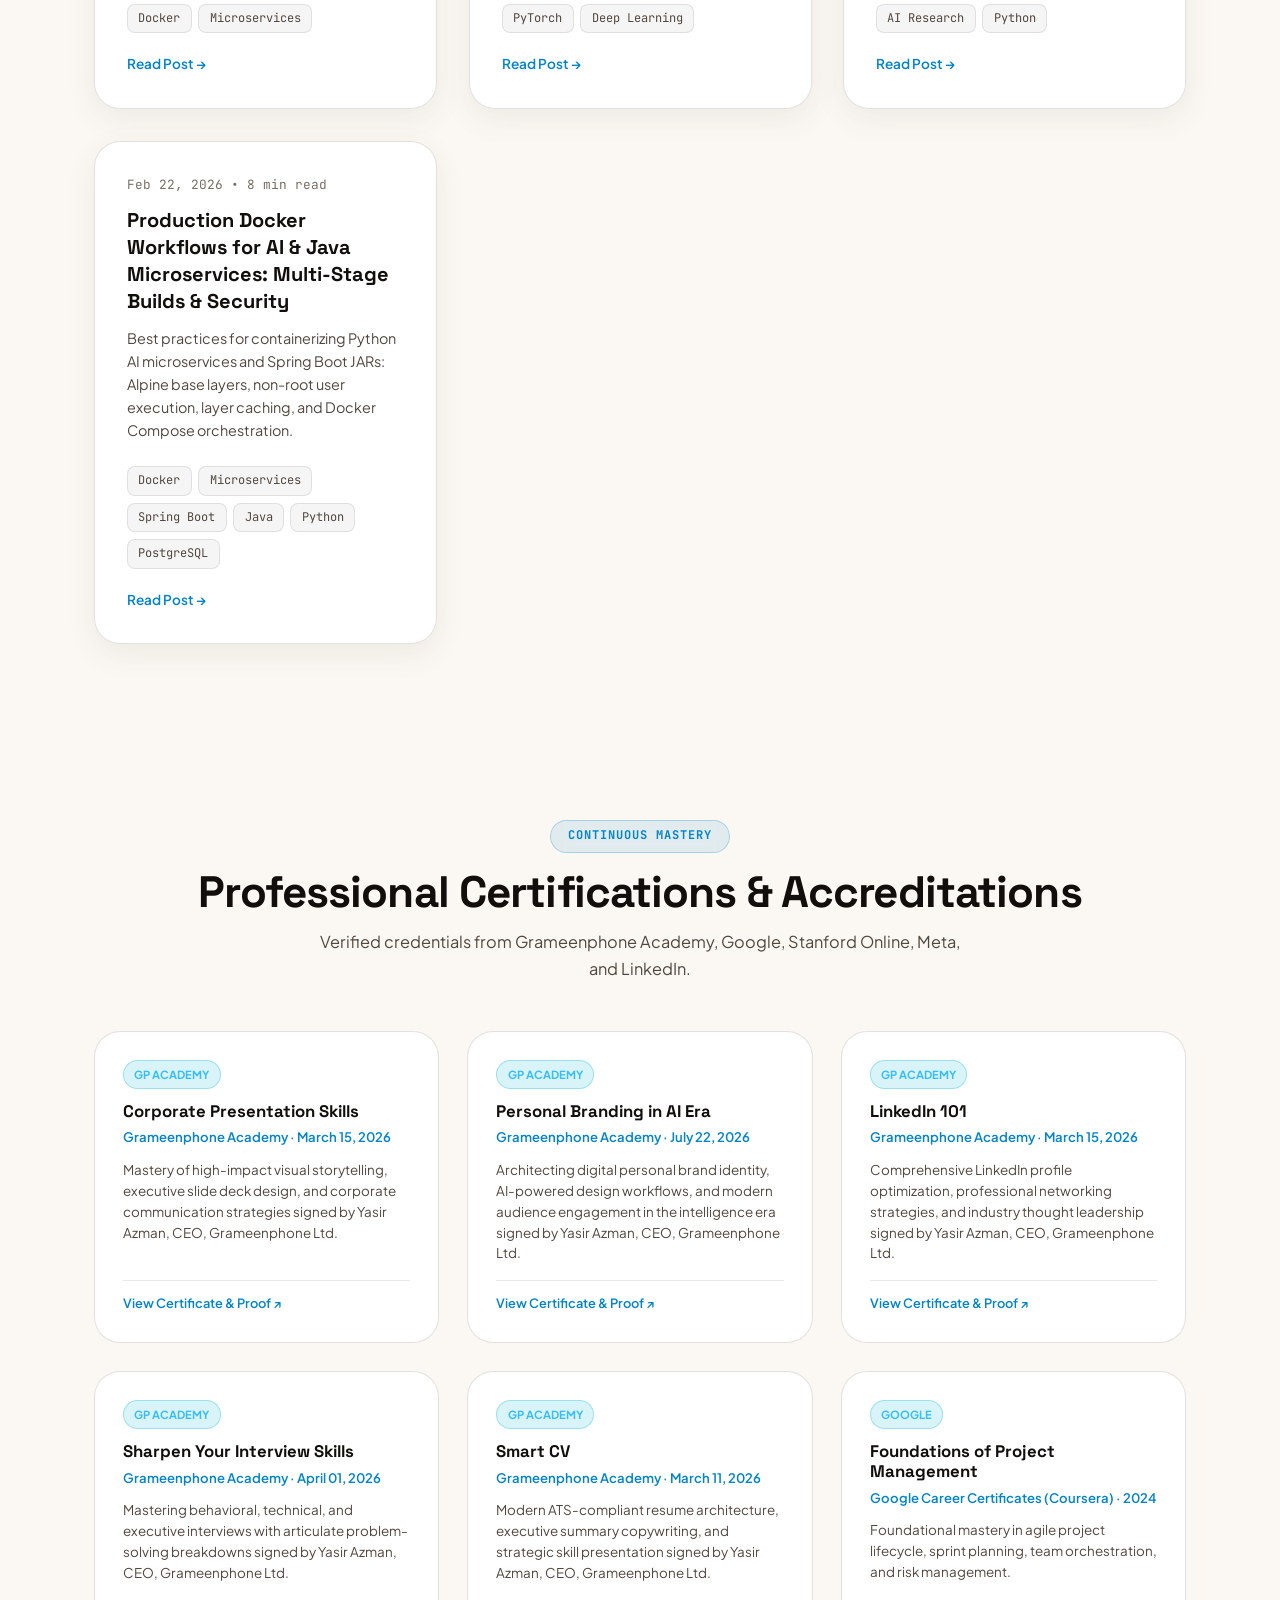
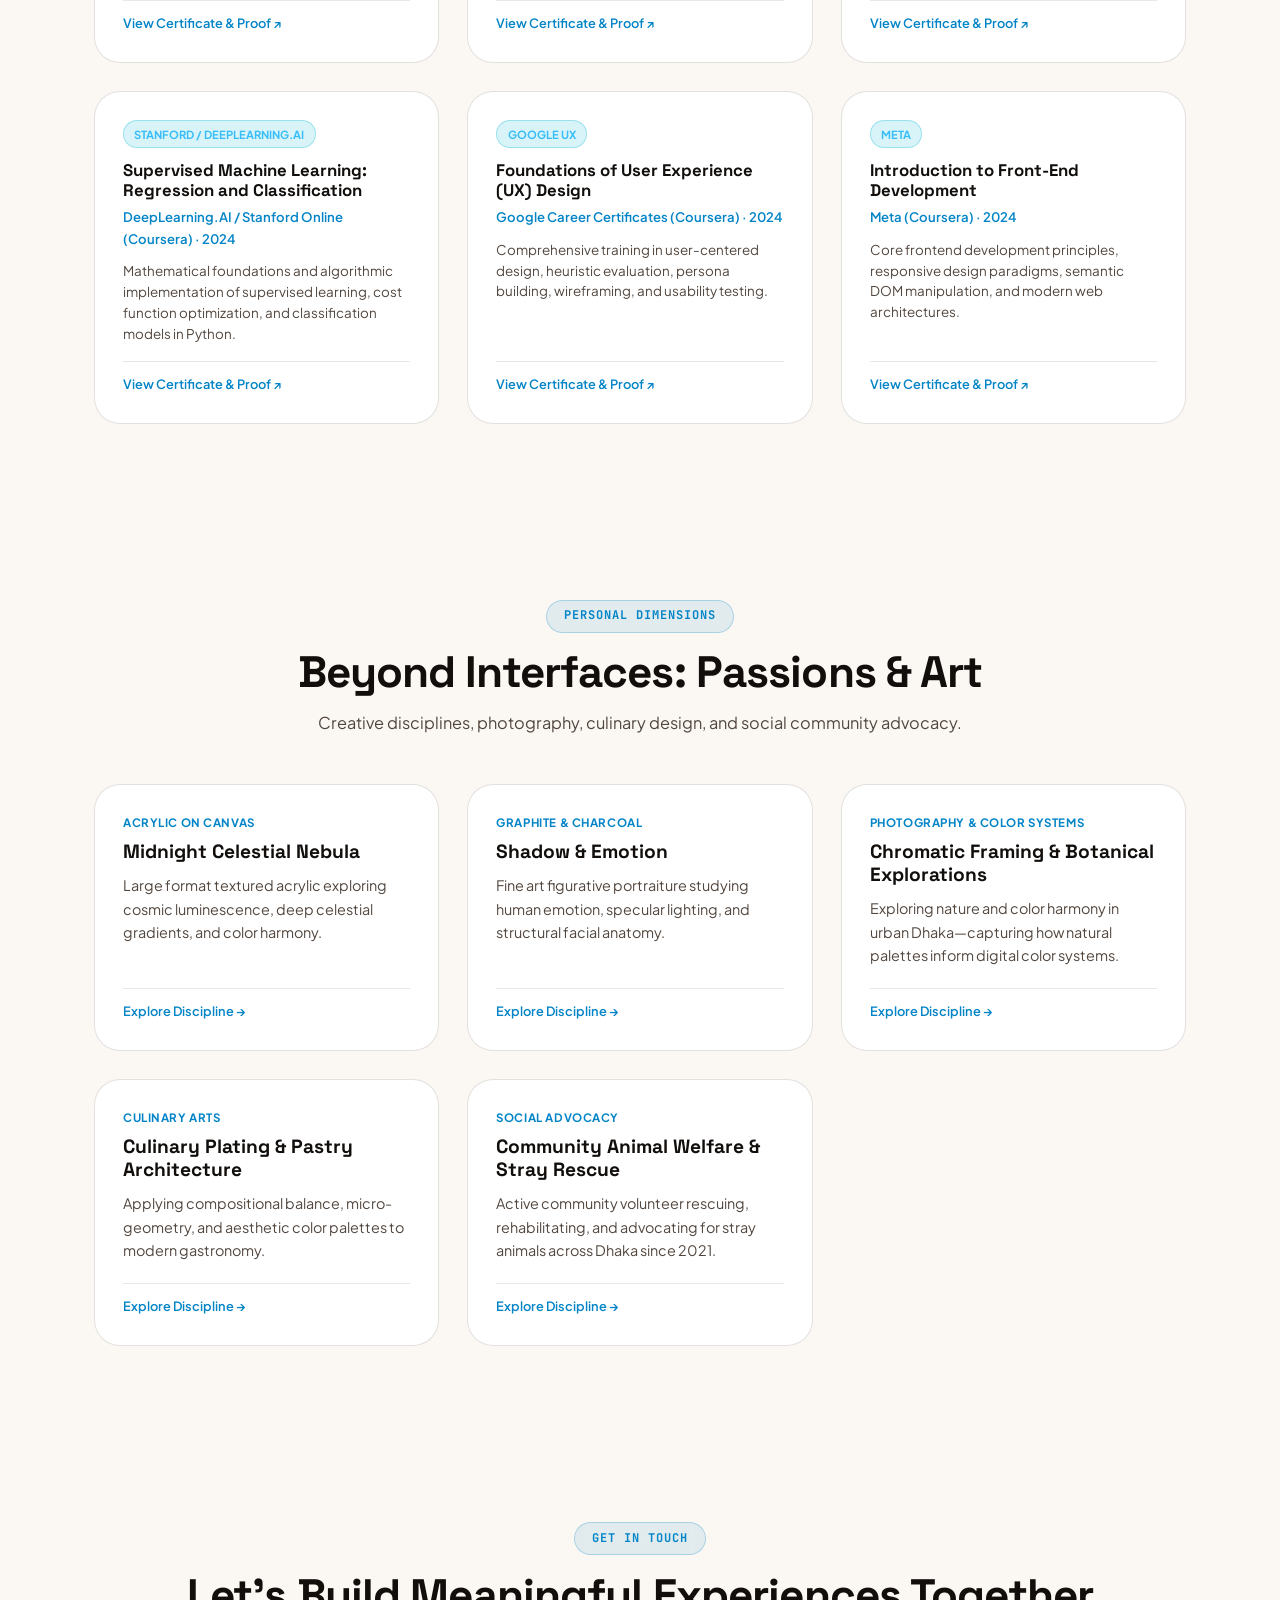
==== commit 74bd1c3e: "feat(privacy): remove phone and whatsapp, secure email channels, and add animated cartoon intro vide" ====
--- a/index.html
+++ b/index.html
@@ -162,8 +162,8 @@
               <a href="#projects" class="btn btn-gradient">
                 <span>Explore Selected Works</span> &#8595;
               </a>
-              <button id="open-intro-video-btn" class="btn btn-secondary" title="Watch 60-Second Video Showreel">
-                <span style="color:var(--accent-cyan);font-weight:700;">🎬 Watch 60s Intro</span>
+              <button id="open-intro-video-btn" class="btn btn-secondary" title="Watch Animated Intro: Tell Me About Yourself">
+                <span style="color:var(--accent-cyan);font-weight:700;">🎬 Meet Urmi (Animated Intro)</span>
               </button>
               <a href="cv.html?download=true" class="btn btn-secondary" title="Download Official PDF CV">
                 <span>📥 Download CV (PDF)</span> &#8599;
@@ -409,21 +409,12 @@
               </div>
 
               <div class="contact-method">
-                <div class="contact-icon-circle">📱</div>
+                <div class="contact-icon-circle">💼</div>
                 <div style="flex:1;">
-                  <div class="contact-label">PHONE / WHATSAPP</div>
-                  <a href="tel:+8801643844521" class="contact-value" style="color:var(--accent-emerald);">01643-844521</a>
-                </div>
-                <a href="tel:+8801643844521" class="copy-btn" style="color:var(--accent-emerald);border-color:rgba(16,185,129,0.3);">📞 Call Now</a>
-              </div>
-
-              <div class="contact-method">
-                <div class="contact-icon-circle">💬</div>
-                <div style="flex:1;">
-                  <div class="contact-label">WHATSAPP CHAT</div>
-                  <div class="contact-value">Instant Messaging</div>
-                </div>
-                <a href="https://wa.me/8801643844521?text=Hello%20Urmi,%20I%20saw%20your%20portfolio%20and%20would%20like%20to%20discuss%20a%20project." target="_blank" rel="noopener noreferrer" class="copy-btn" style="color:#22c55e;border-color:rgba(34,197,94,0.3);">💬 WhatsApp</a>
+                  <div class="contact-label">LINKEDIN MESSAGING</div>
+                  <div class="contact-value">Professional Inquiries &amp; Opportunities</div>
+                </div>
+                <a href="https://www.linkedin.com/in/urmi-urma-snigdha-4836362a1/" target="_blank" rel="noopener noreferrer" class="copy-btn" style="color:var(--accent-sky);border-color:rgba(56,189,248,0.3);">💼 Message on LinkedIn</a>
               </div>
 
               <div class="contact-method">
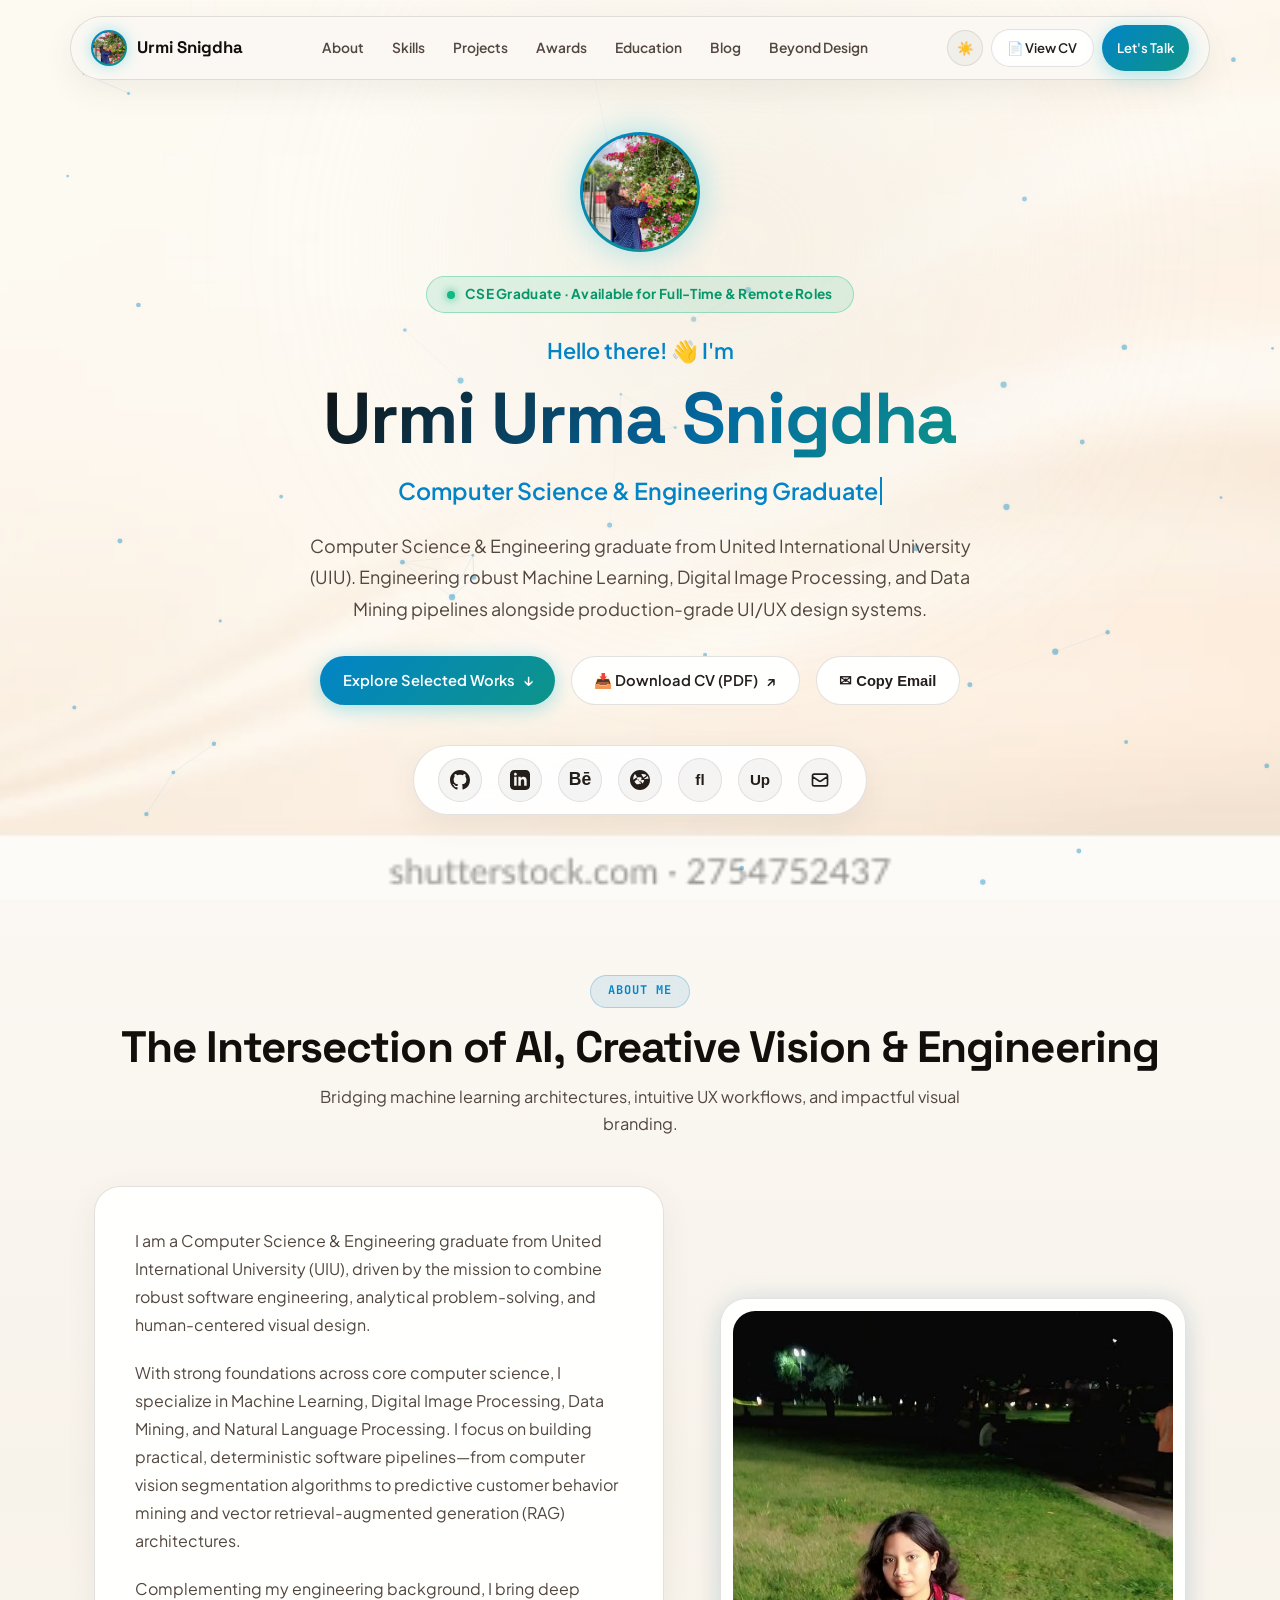
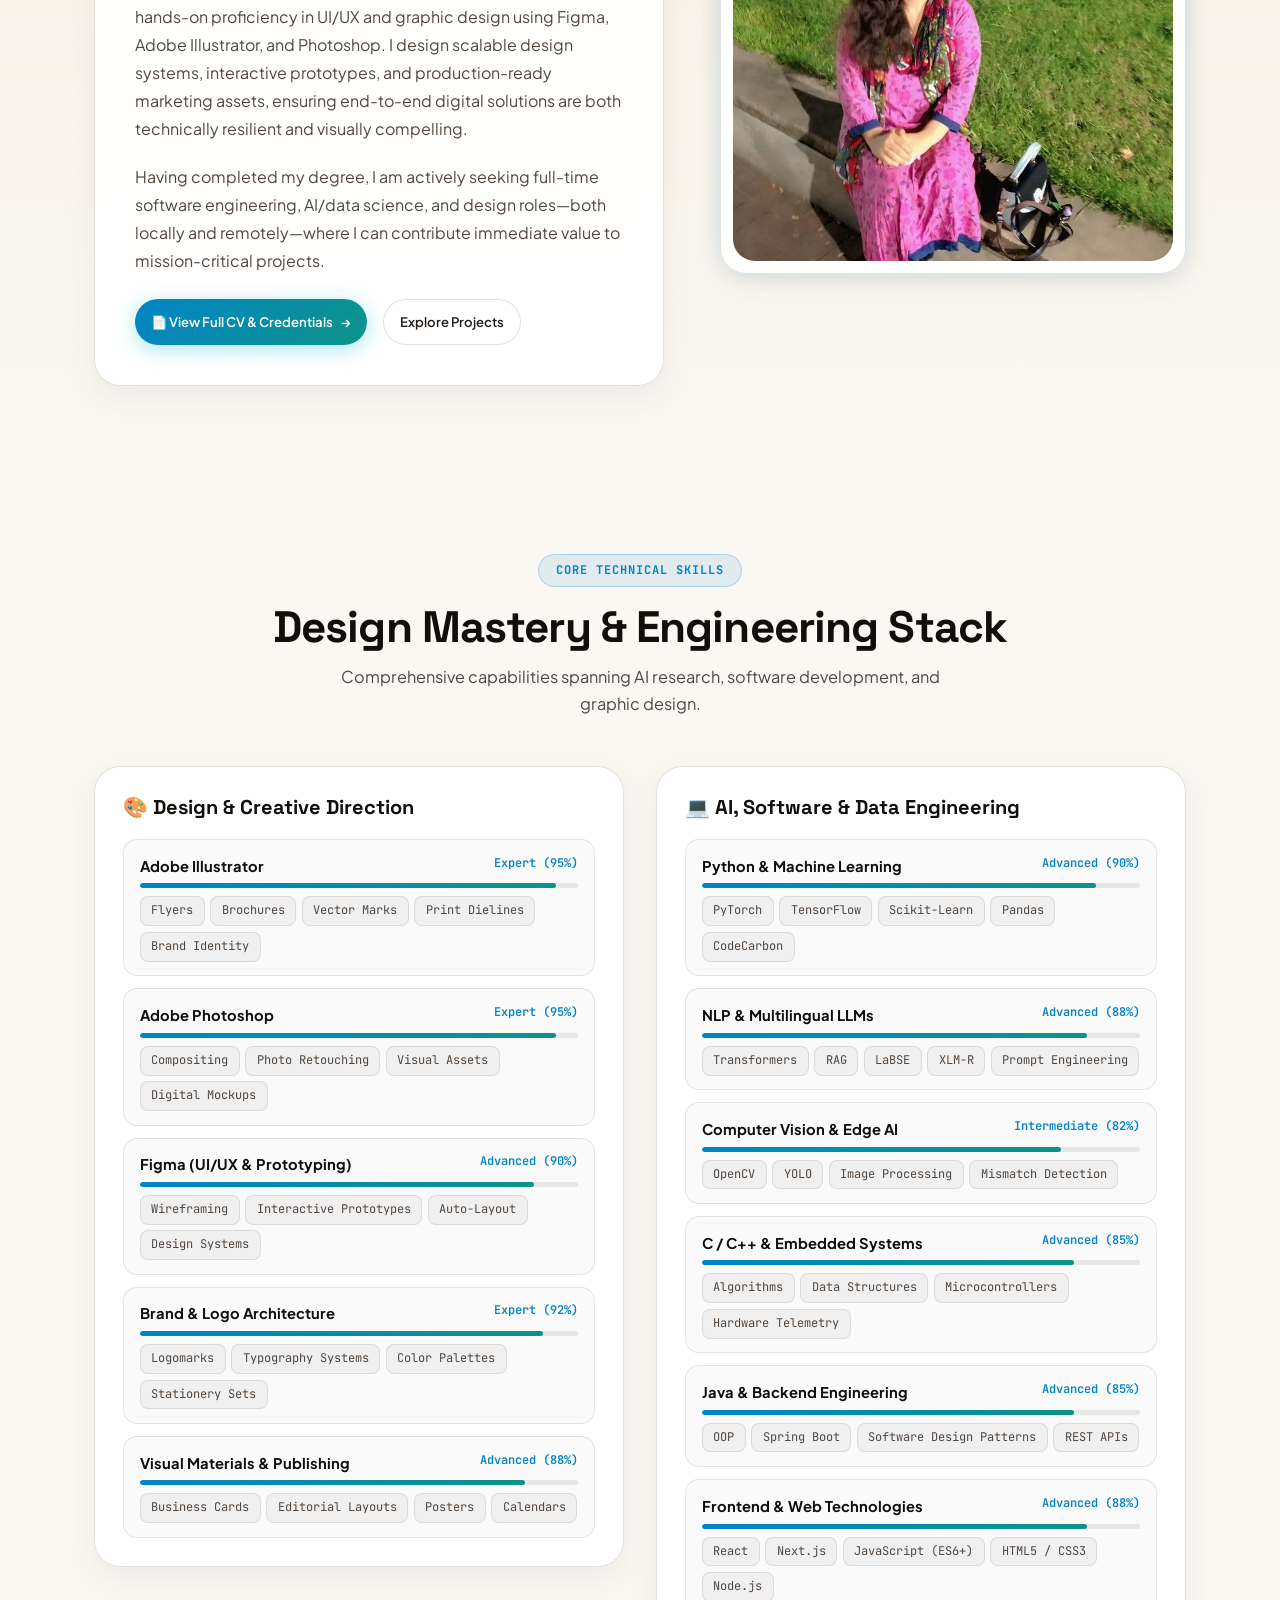
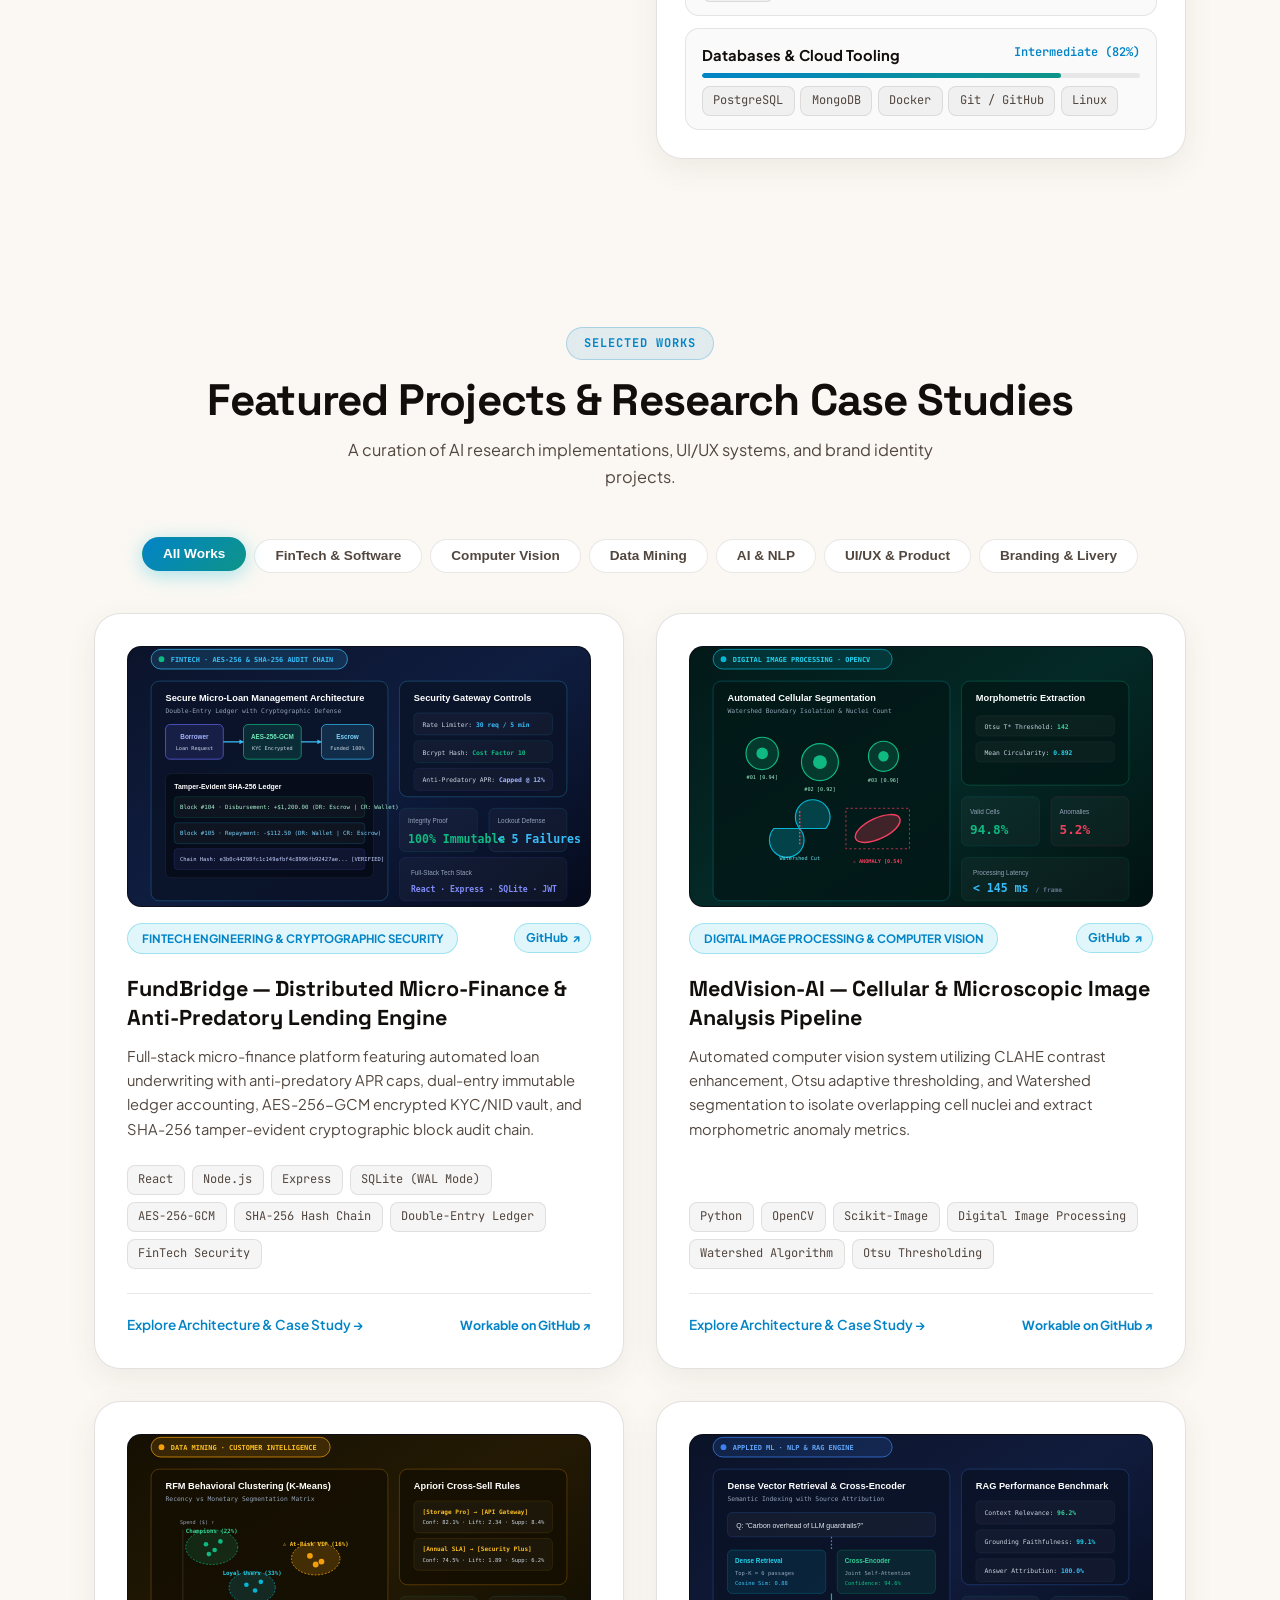
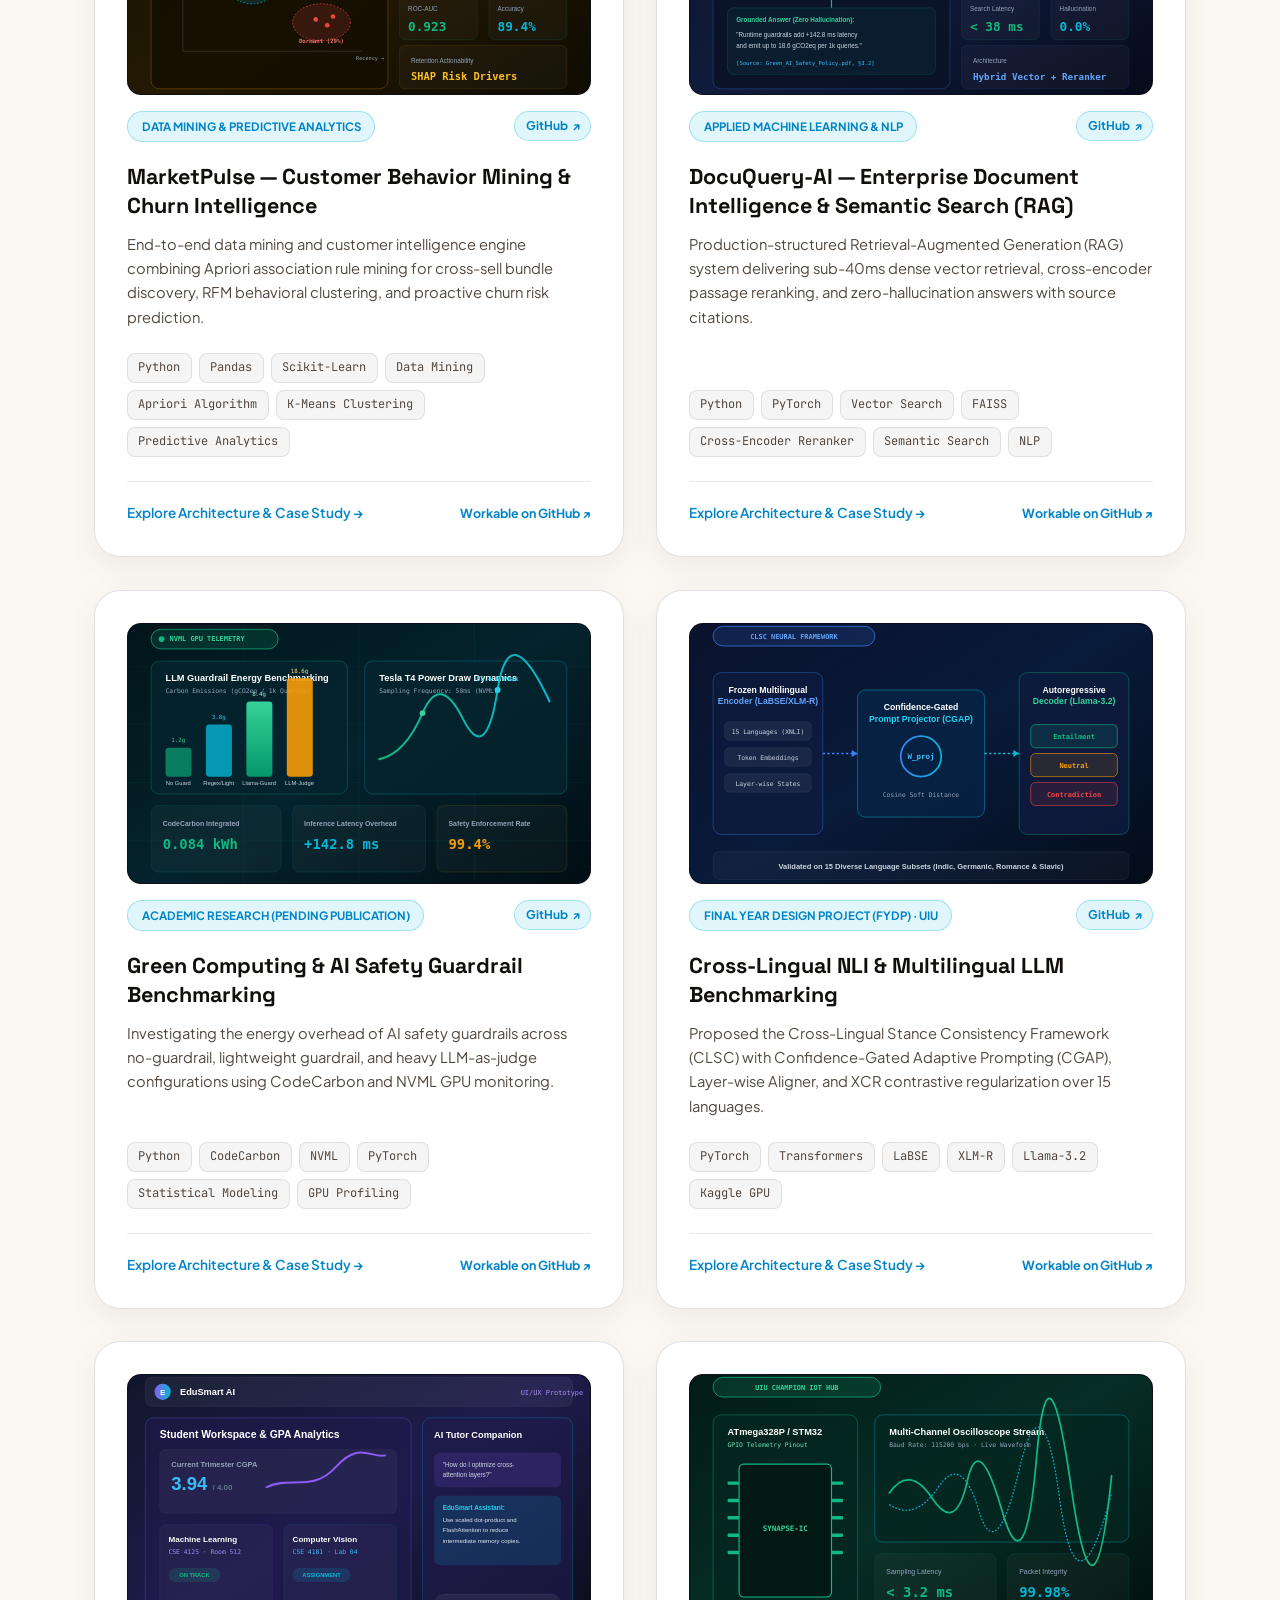
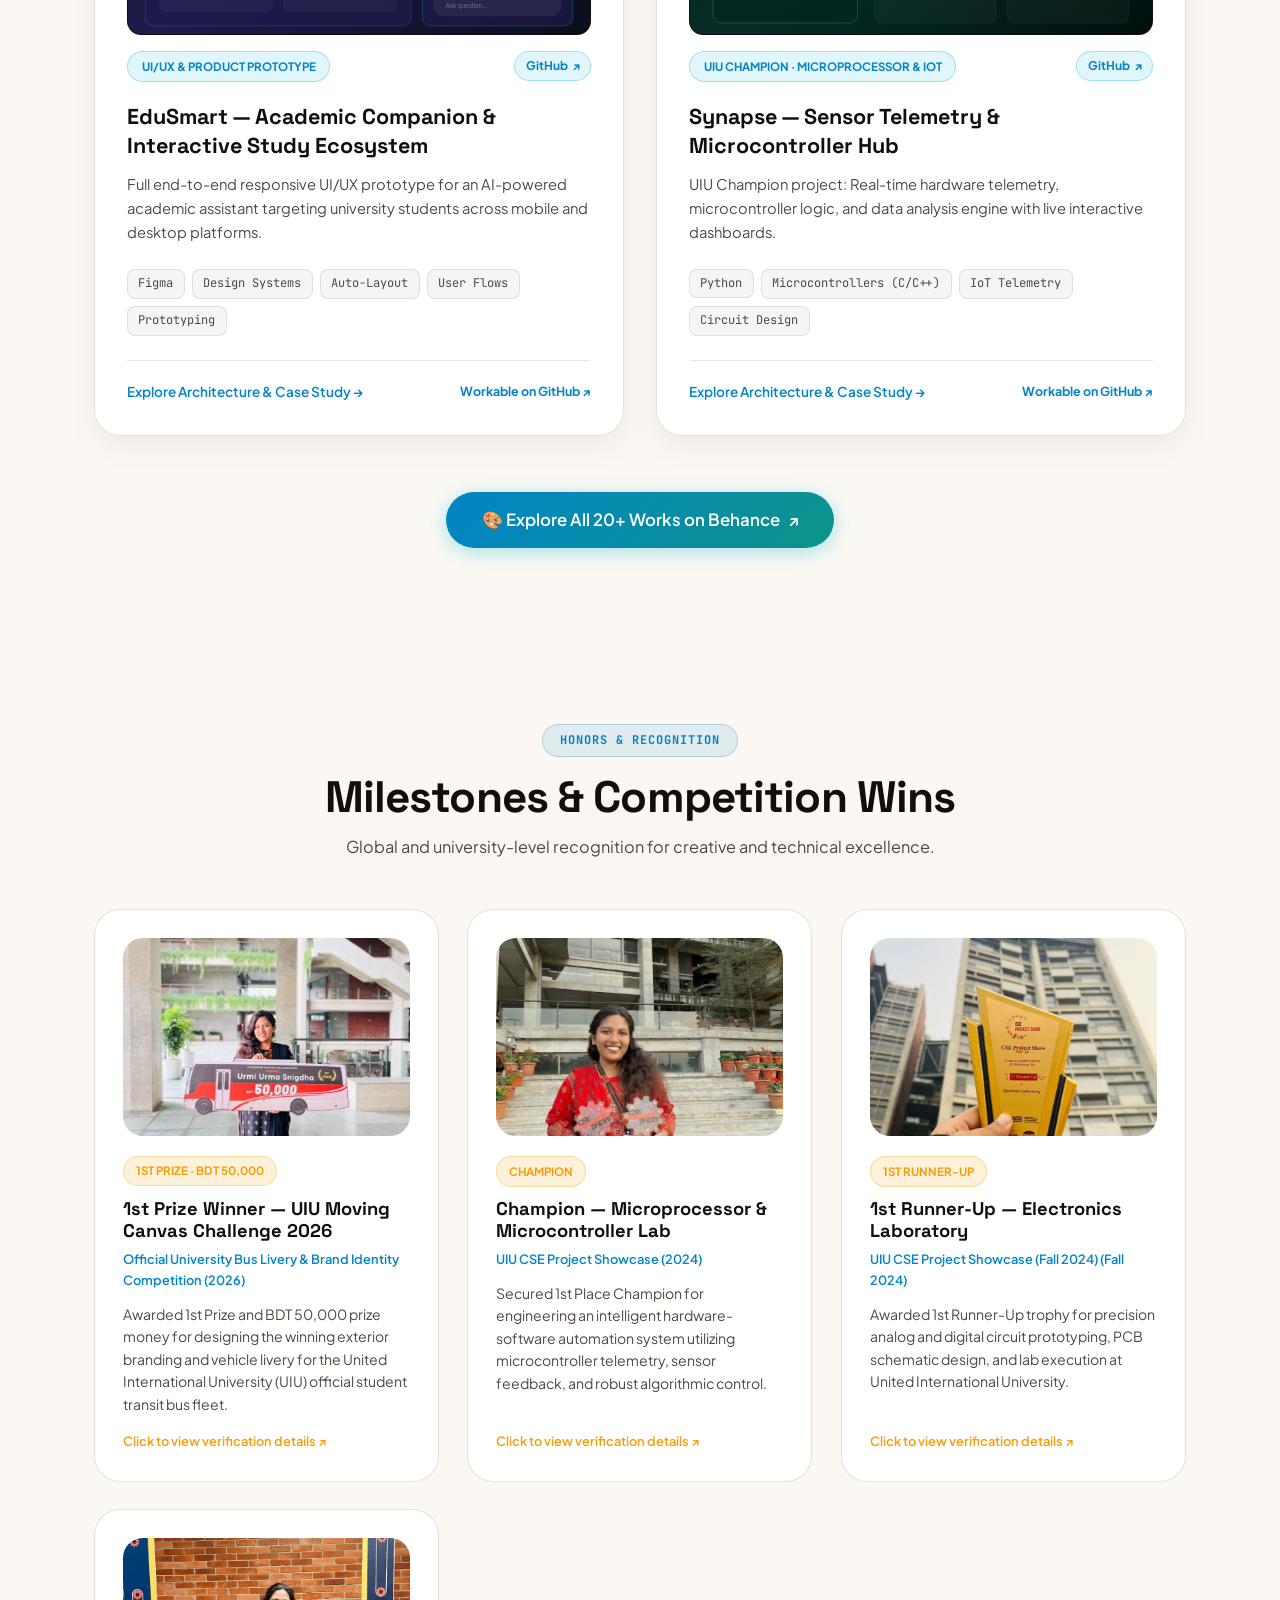
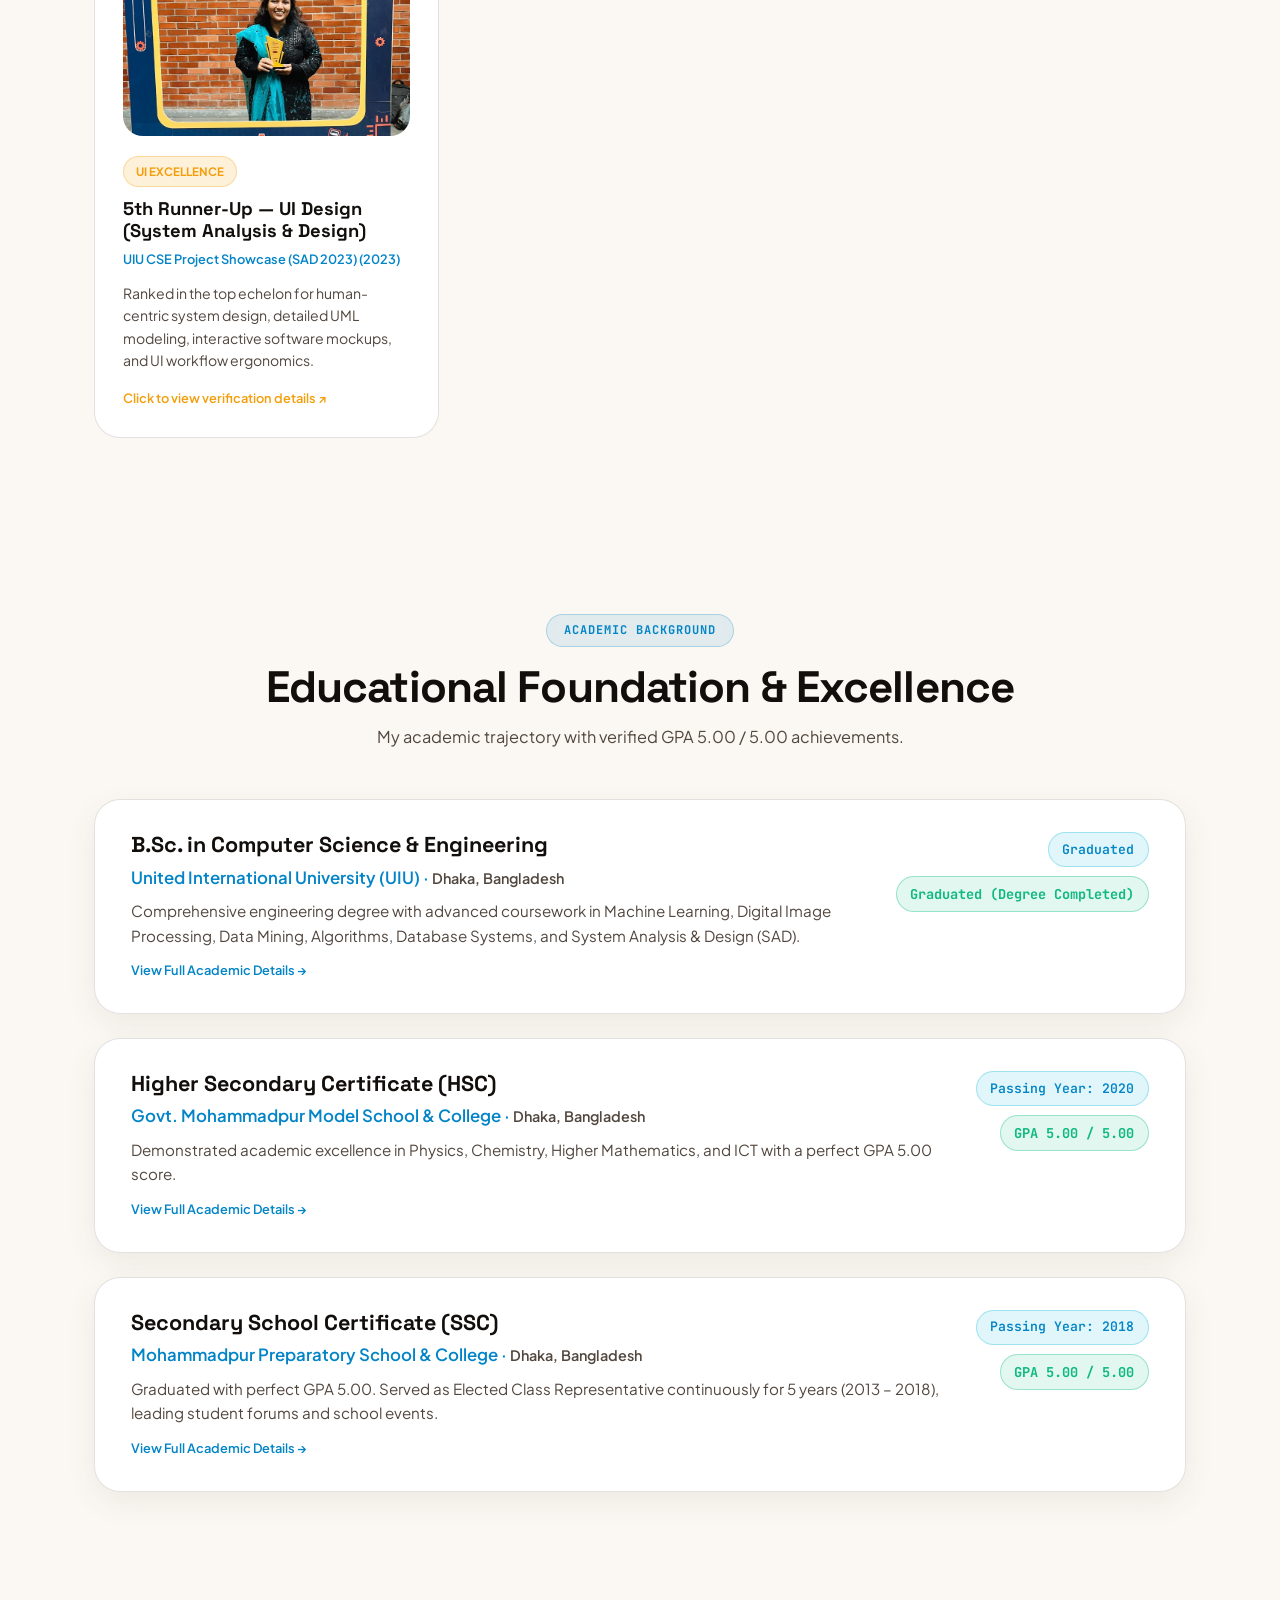
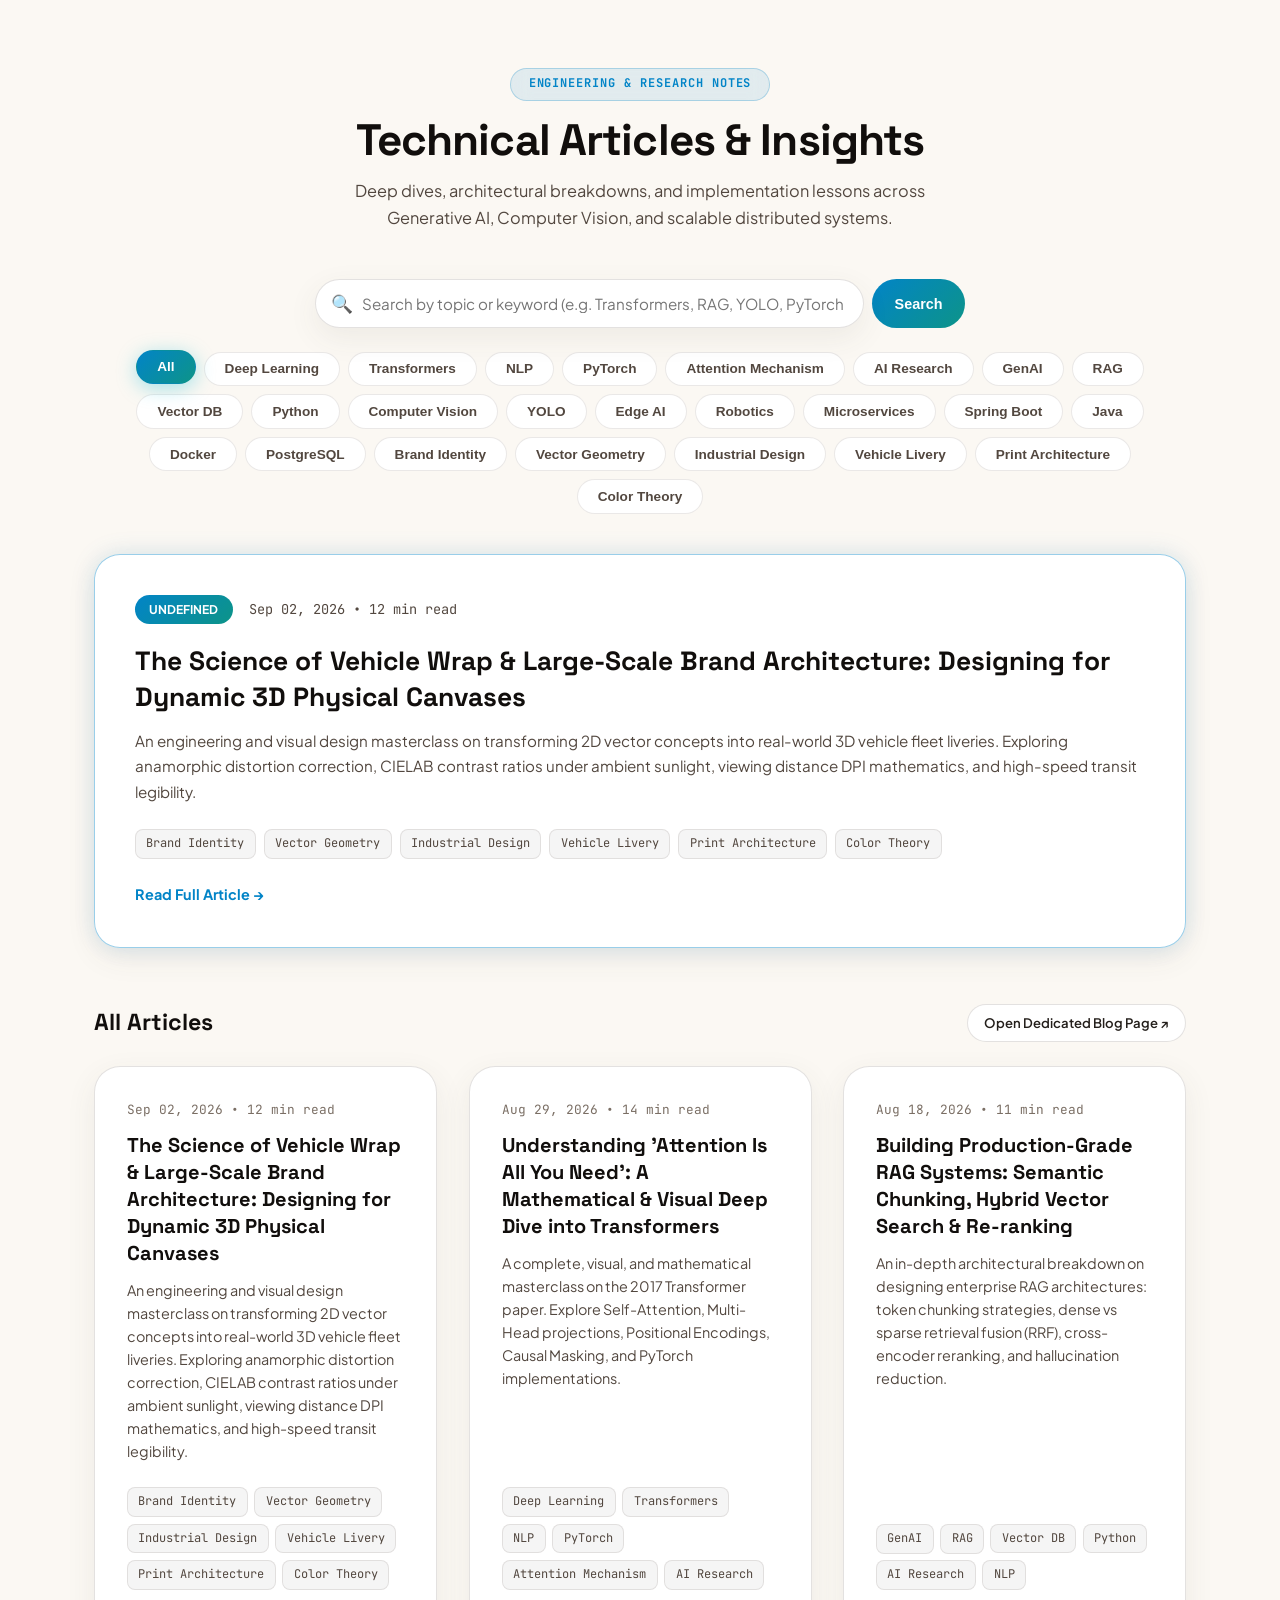
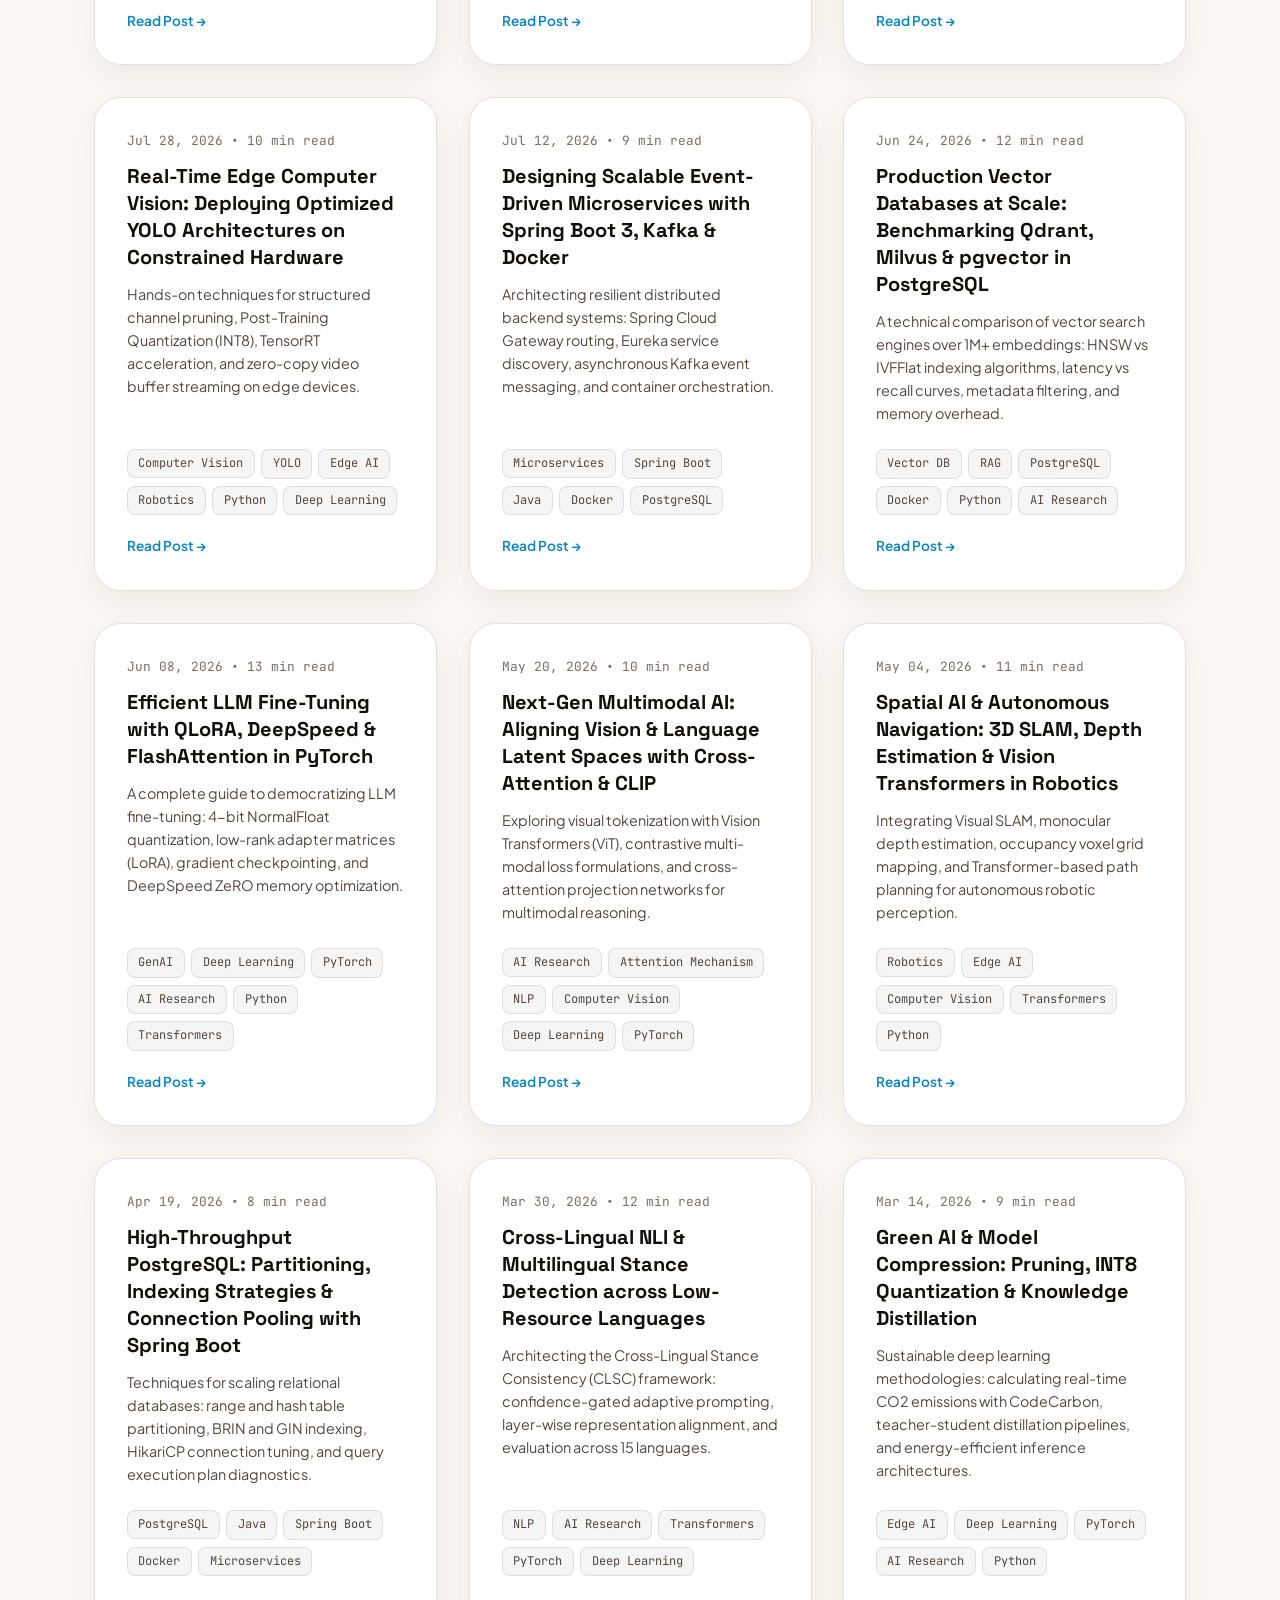
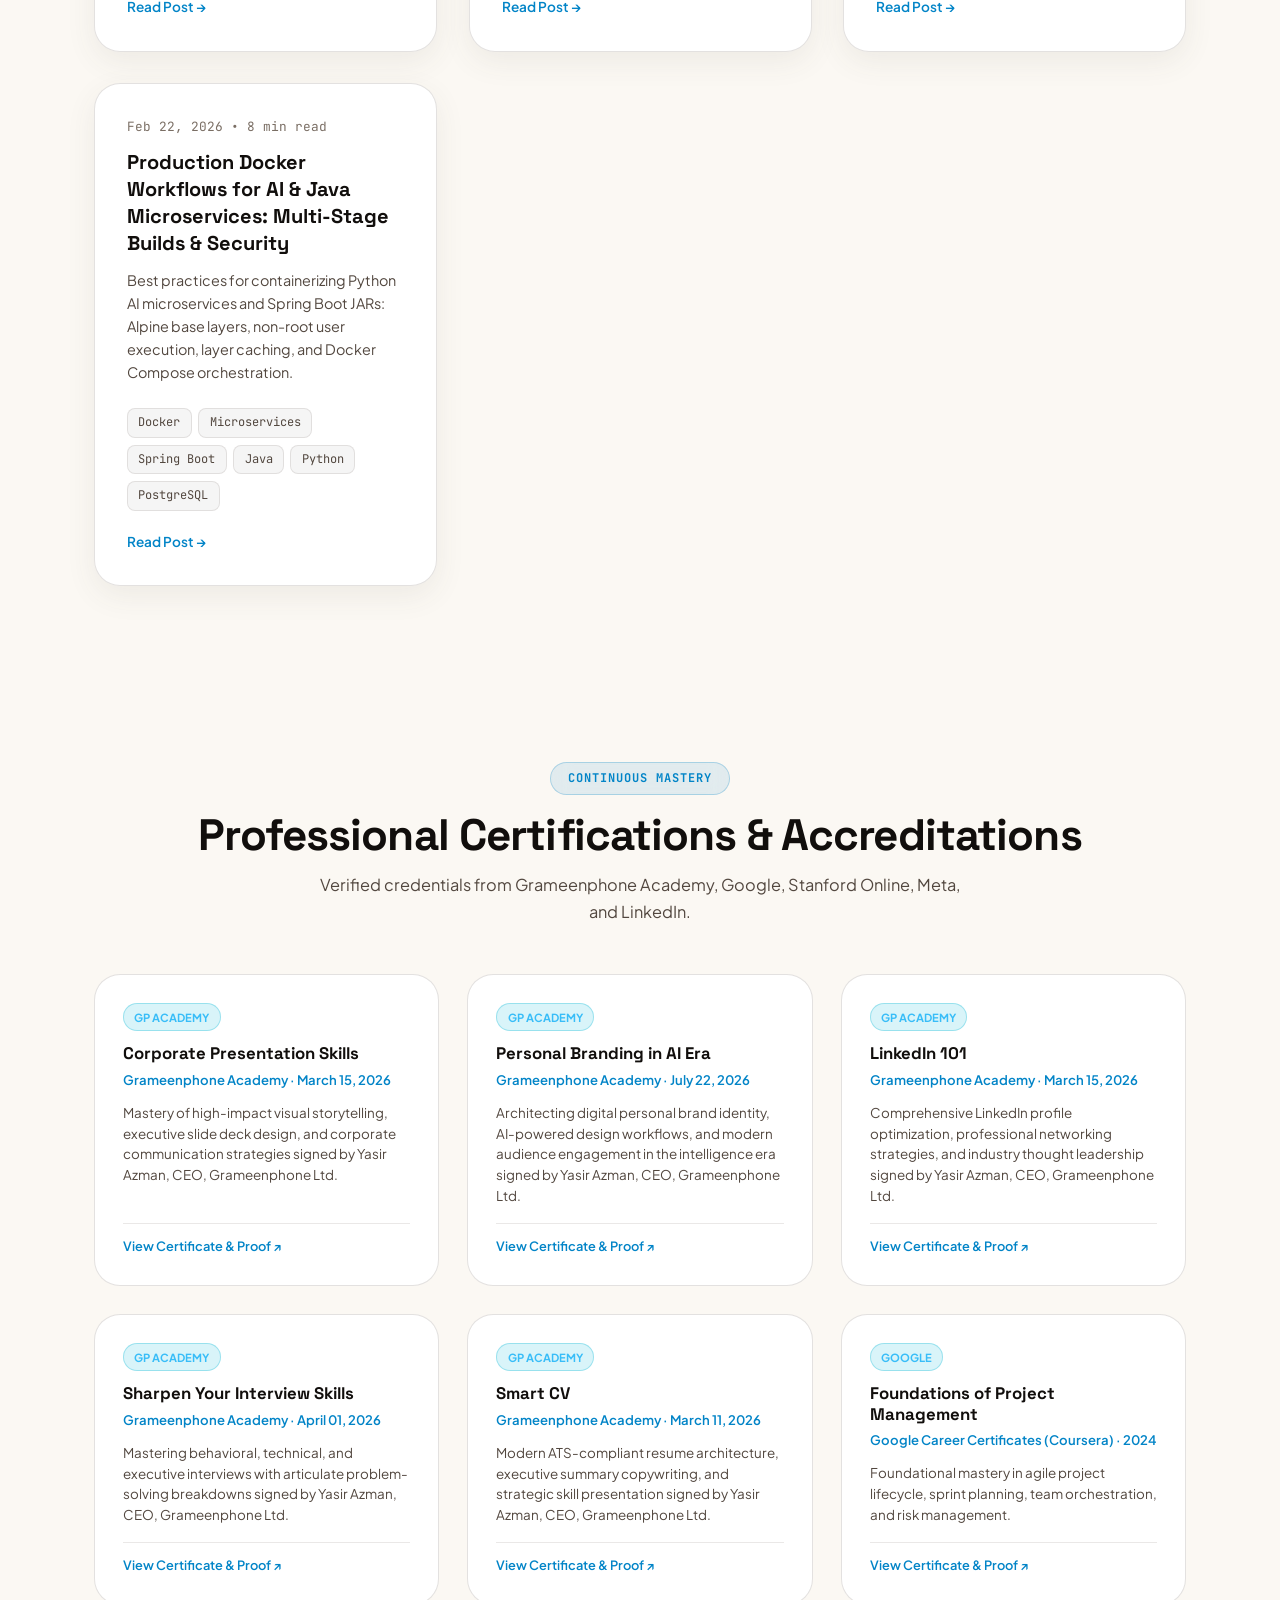
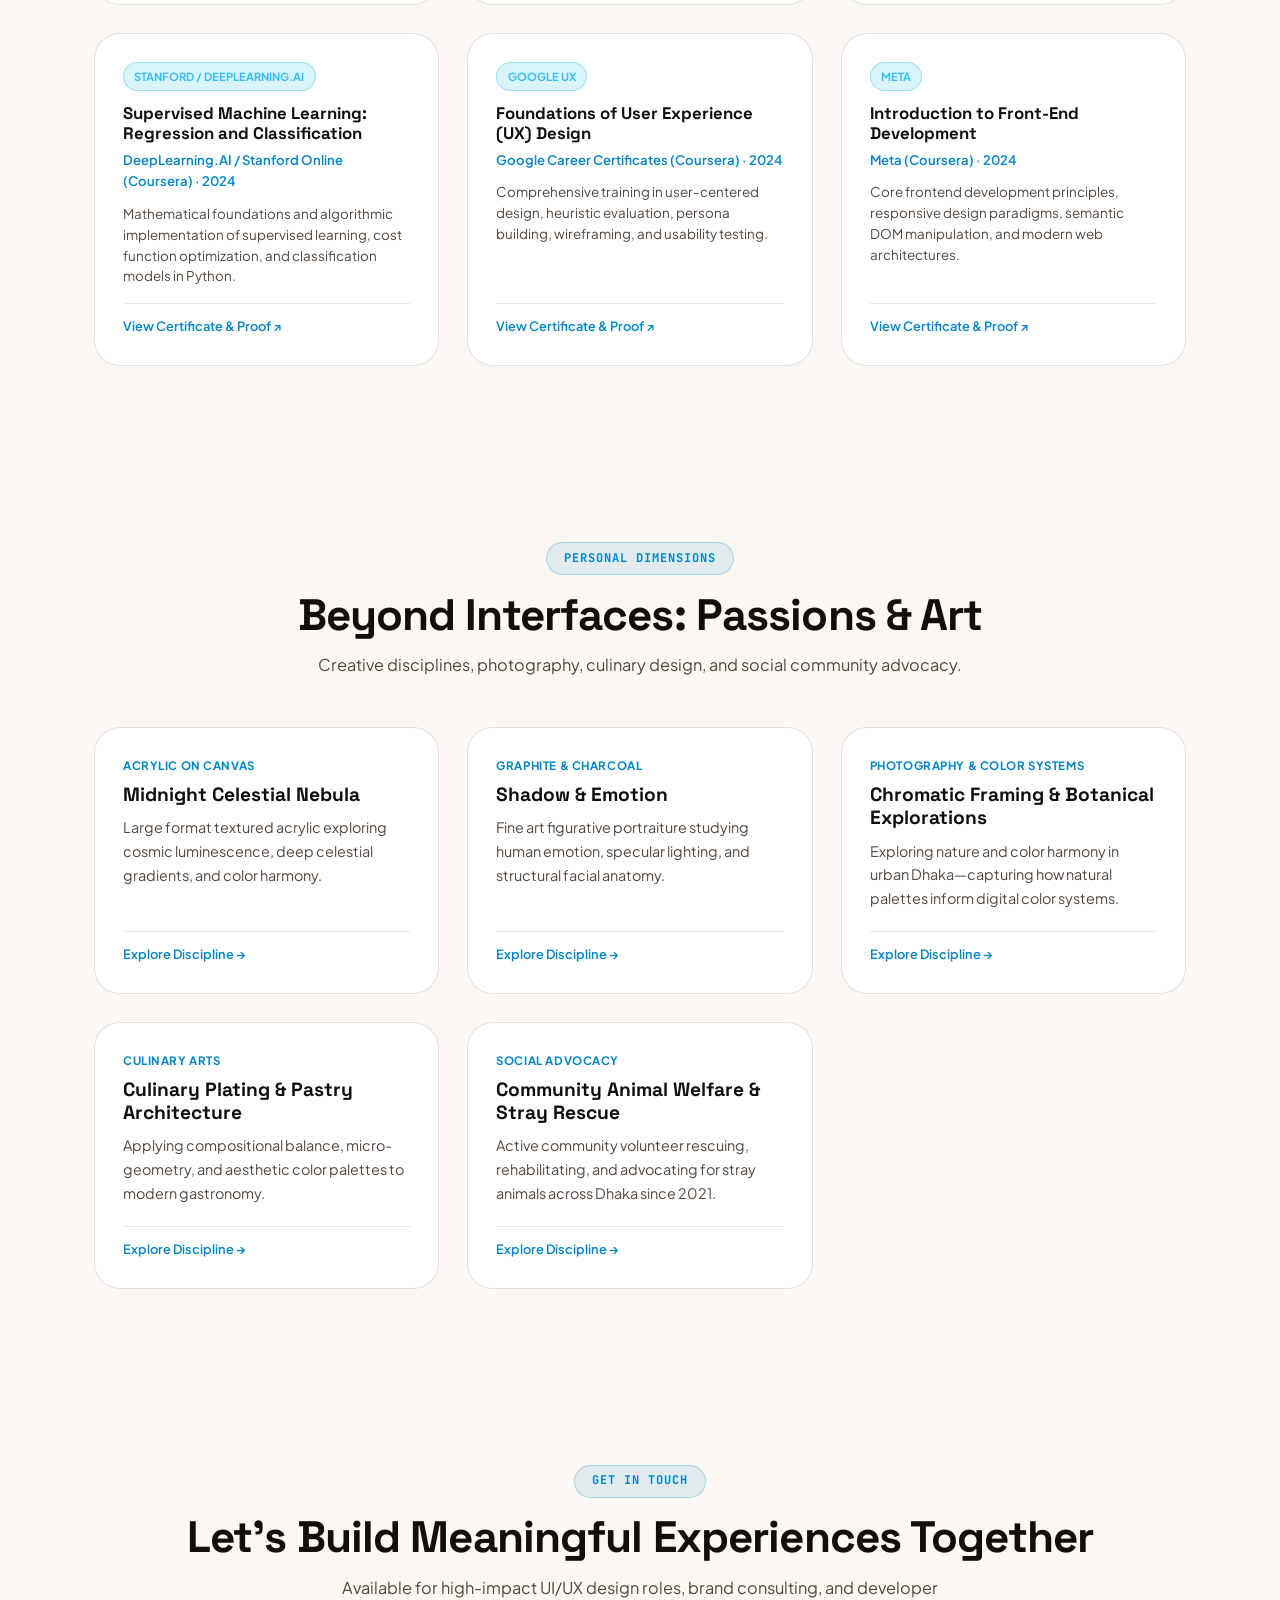
==== commit 511076d5: "refactor: completely remove crude cartoon intro video and restore pristine executive portfolio prese" ====
--- a/index.html
+++ b/index.html
@@ -157,14 +157,11 @@
               Computer Science &amp; Engineering graduate from United International University (UIU). Engineering robust Machine Learning, Digital Image Processing, and Data Mining pipelines alongside production-grade UI/UX design systems.
             </p>
 
-            <!-- Action Buttons with Direct Download CV Link & Intro Video -->
+            <!-- Action Buttons with Direct Download CV Link -->
             <div class="hero-centered-actions">
               <a href="#projects" class="btn btn-gradient">
                 <span>Explore Selected Works</span> &#8595;
               </a>
-              <button id="open-intro-video-btn" class="btn btn-secondary" title="Watch Animated Intro: Tell Me About Yourself">
-                <span style="color:var(--accent-cyan);font-weight:700;">🎬 Meet Urmi (Animated Intro)</span>
-              </button>
               <a href="cv.html?download=true" class="btn btn-secondary" title="Download Official PDF CV">
                 <span>📥 Download CV (PDF)</span> &#8599;
               </a>
--- a/css/components.css
+++ b/css/components.css
@@ -1267,27 +1267,6 @@
   display: block;
 }
 
-.intro-showreel-modal {
-  background: var(--bg-card);
-  border: 1px solid var(--border-accent);
-  border-radius: var(--radius-xl);
-  padding: 1.5rem;
-  max-width: 980px;
-  width: 95%;
-  margin: 2rem auto;
-  box-shadow: var(--shadow-card), 0 0 50px rgba(6, 182, 212, 0.35);
-  backdrop-filter: blur(25px);
-  position: relative;
-  z-index: 10001;
-}
-
-.intro-showreel-header {
-  display: flex;
-  justify-content: space-between;
-  align-items: center;
-  margin-bottom: 1rem;
-}
-
 /* Project GitHub Link Pills */
 .project-gh-pill {
   font-size: 0.75rem;
